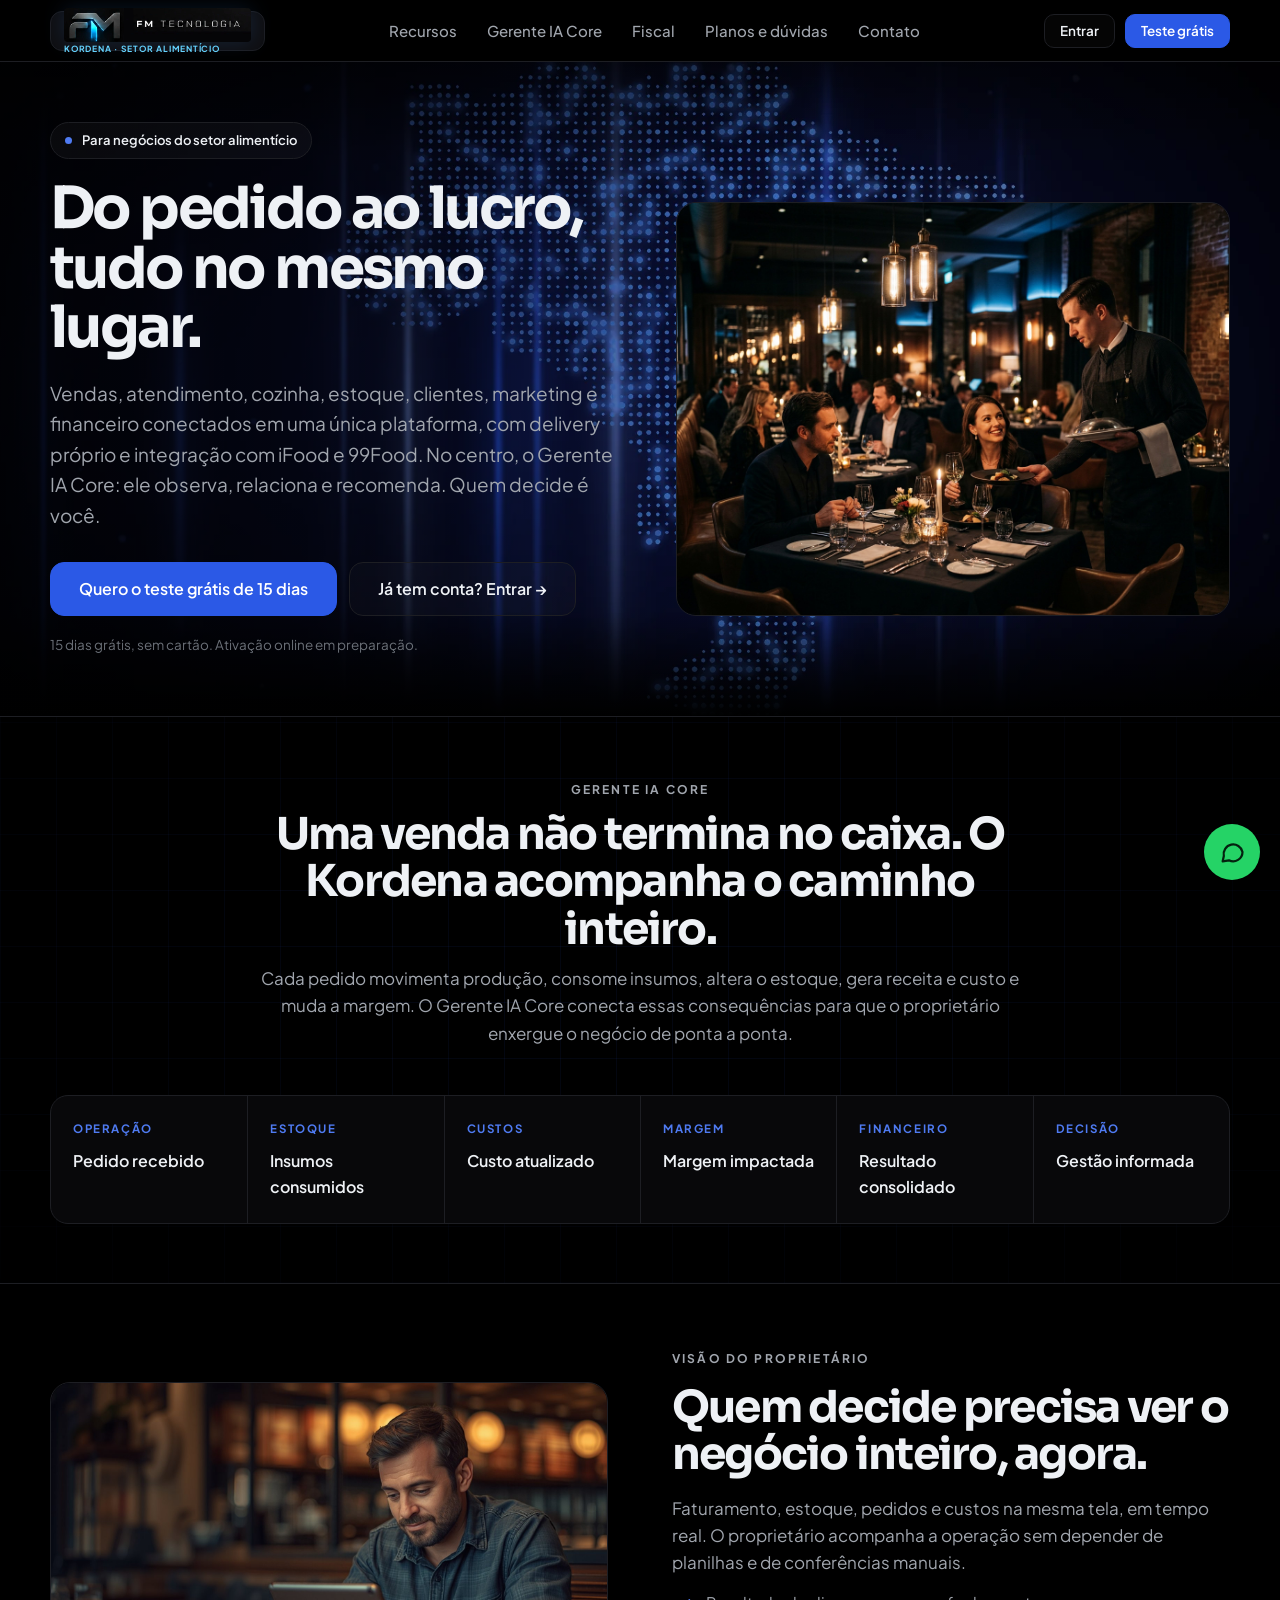
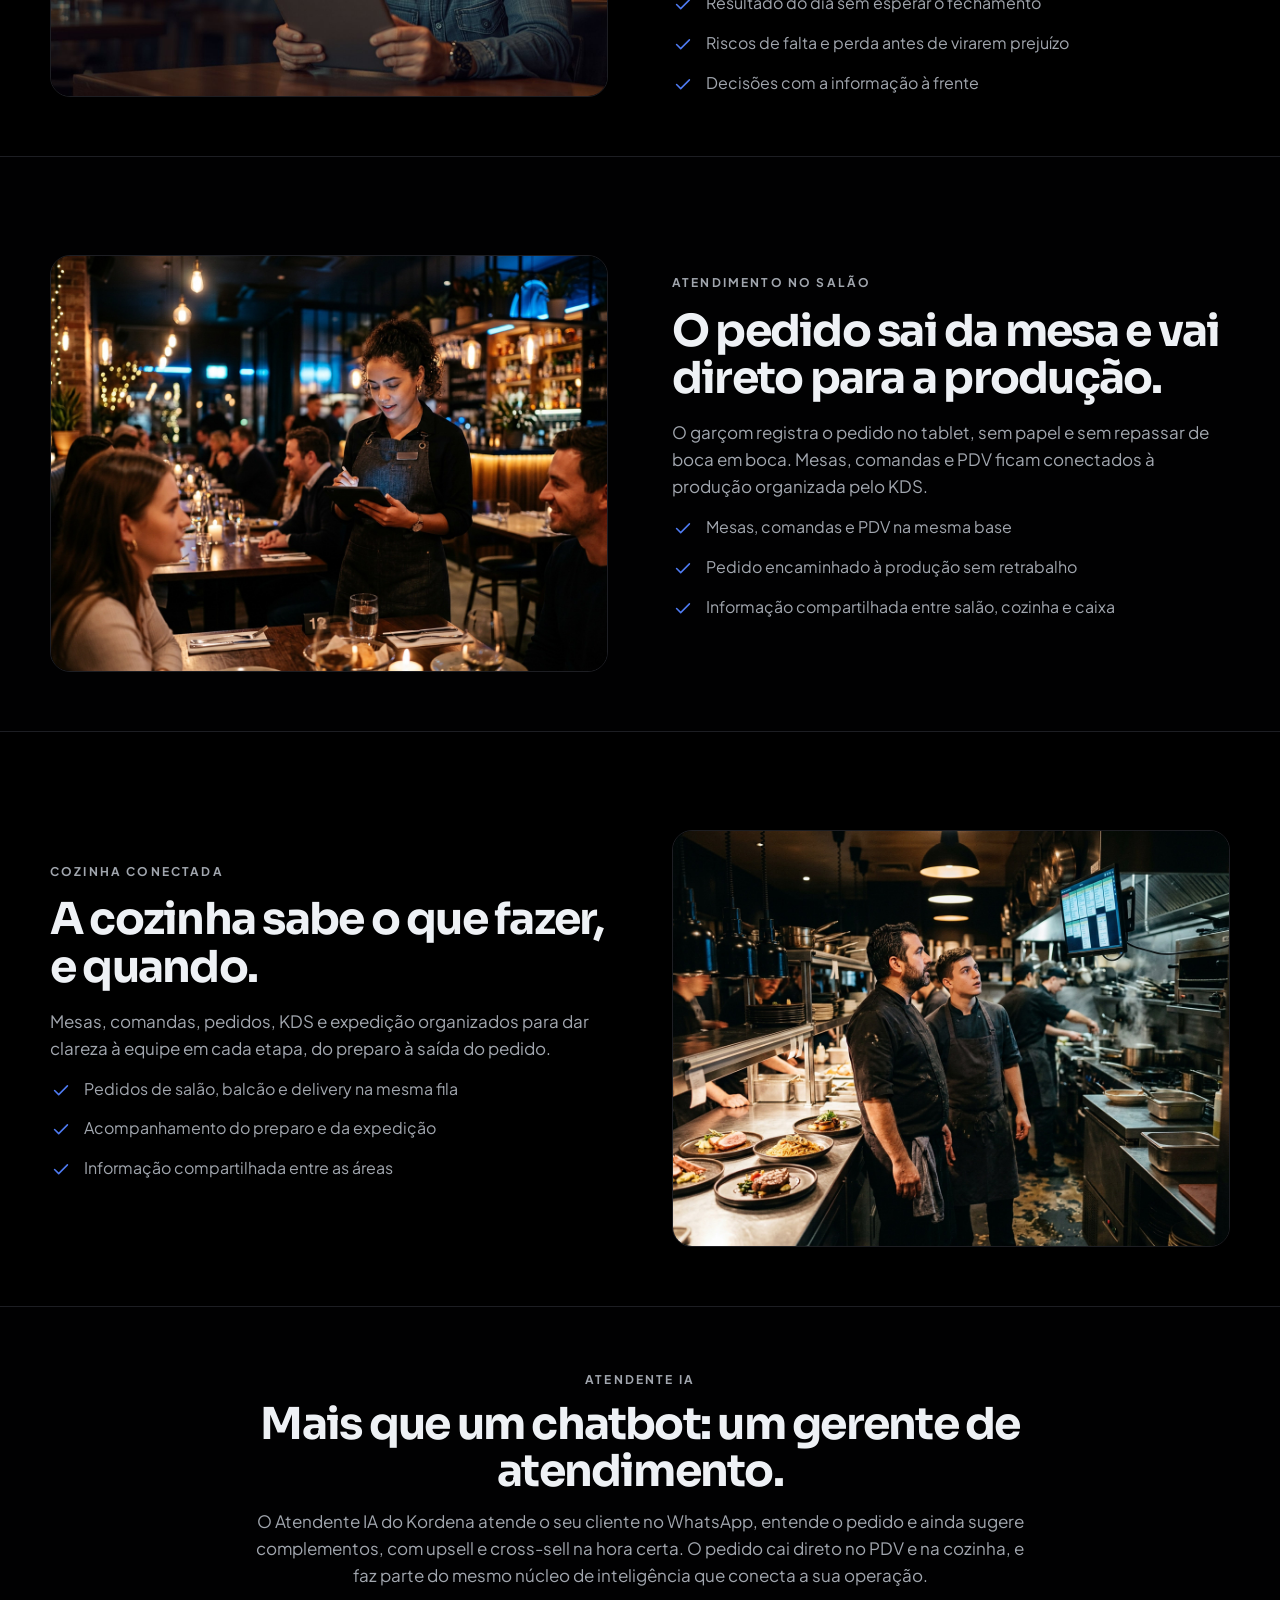
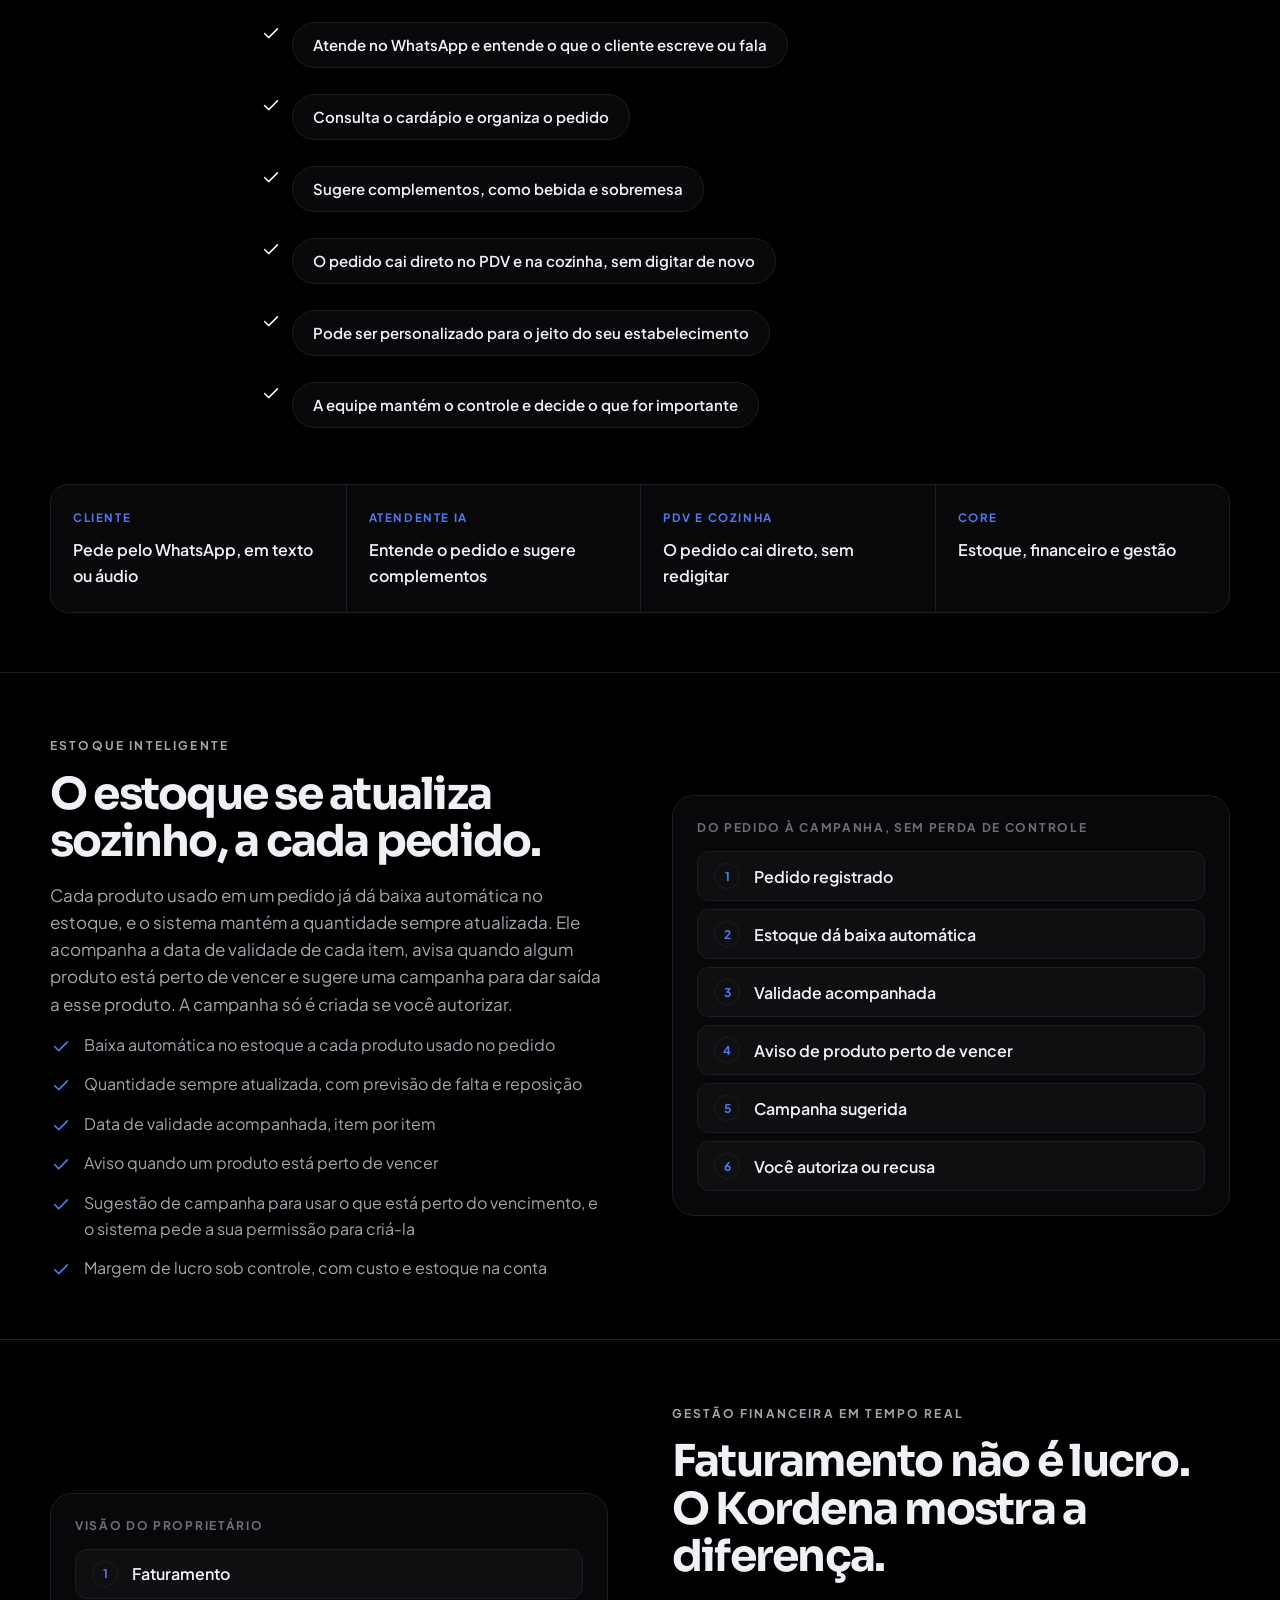
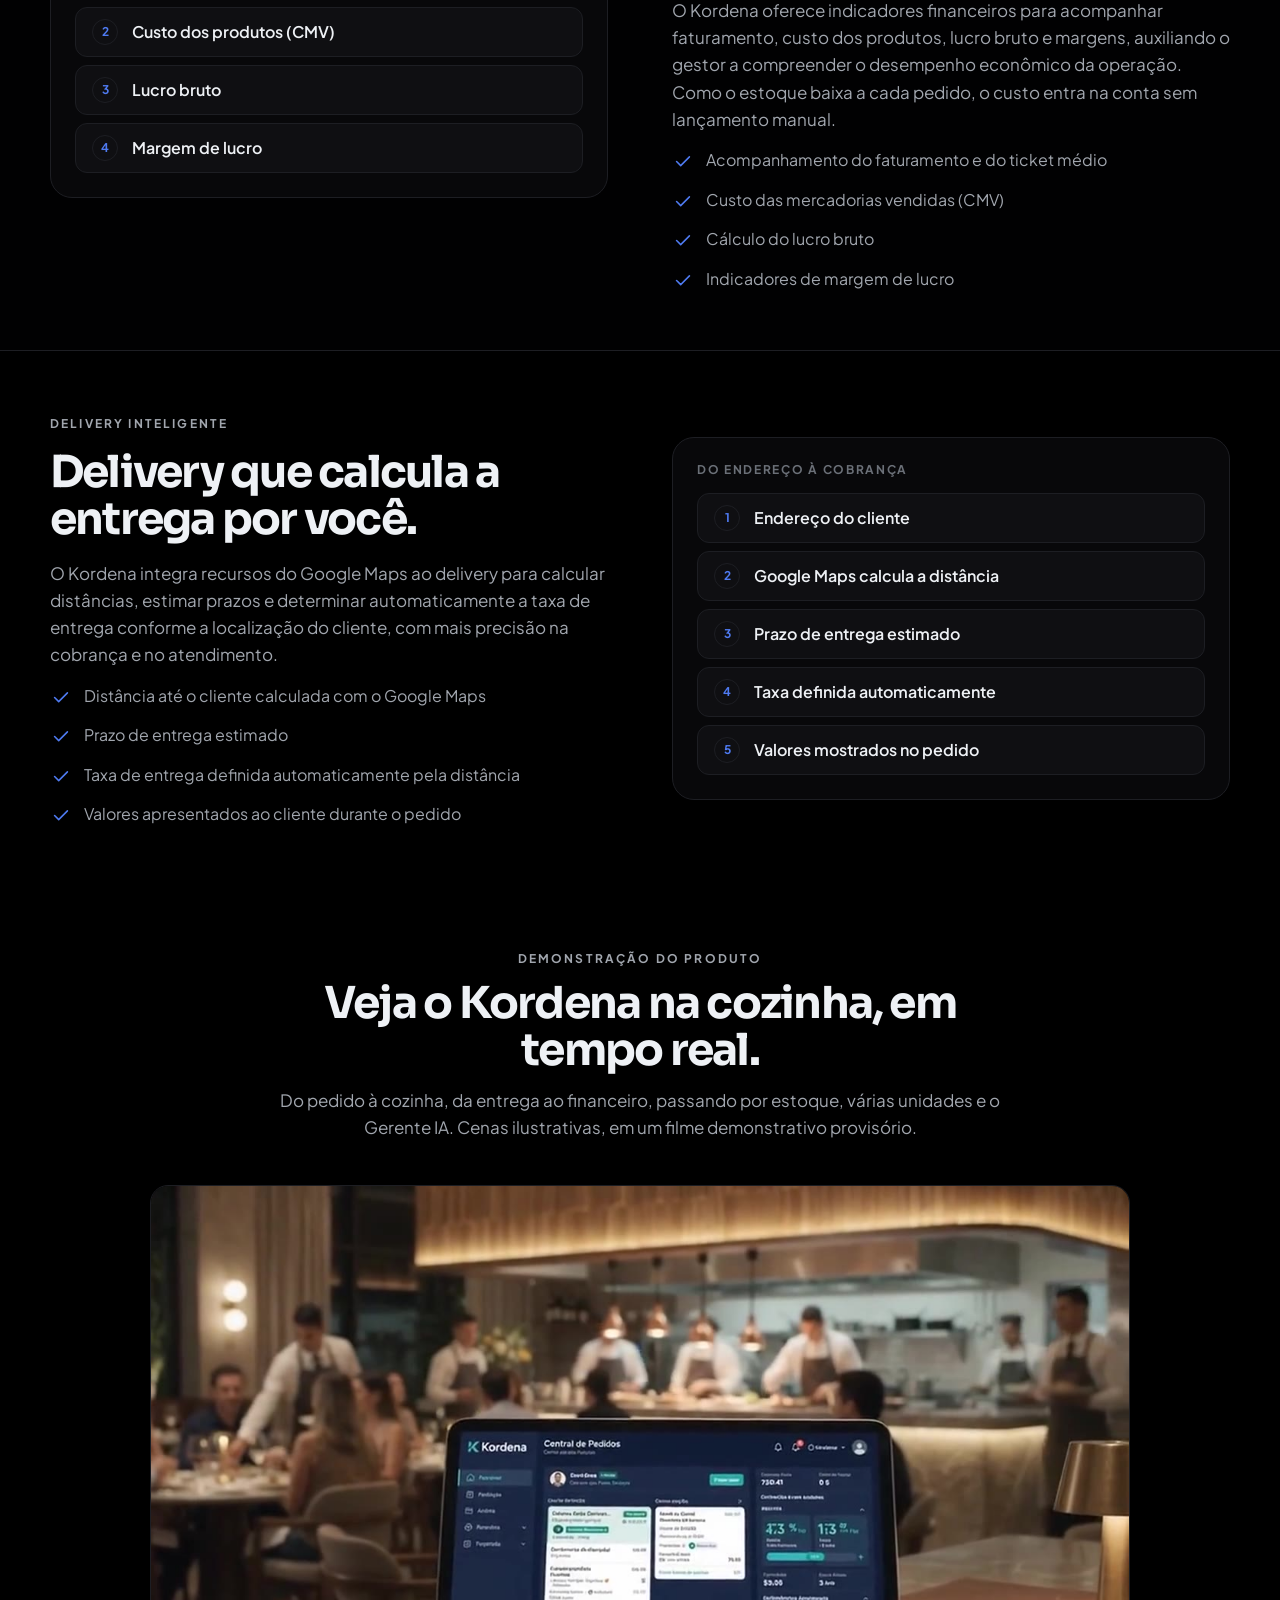
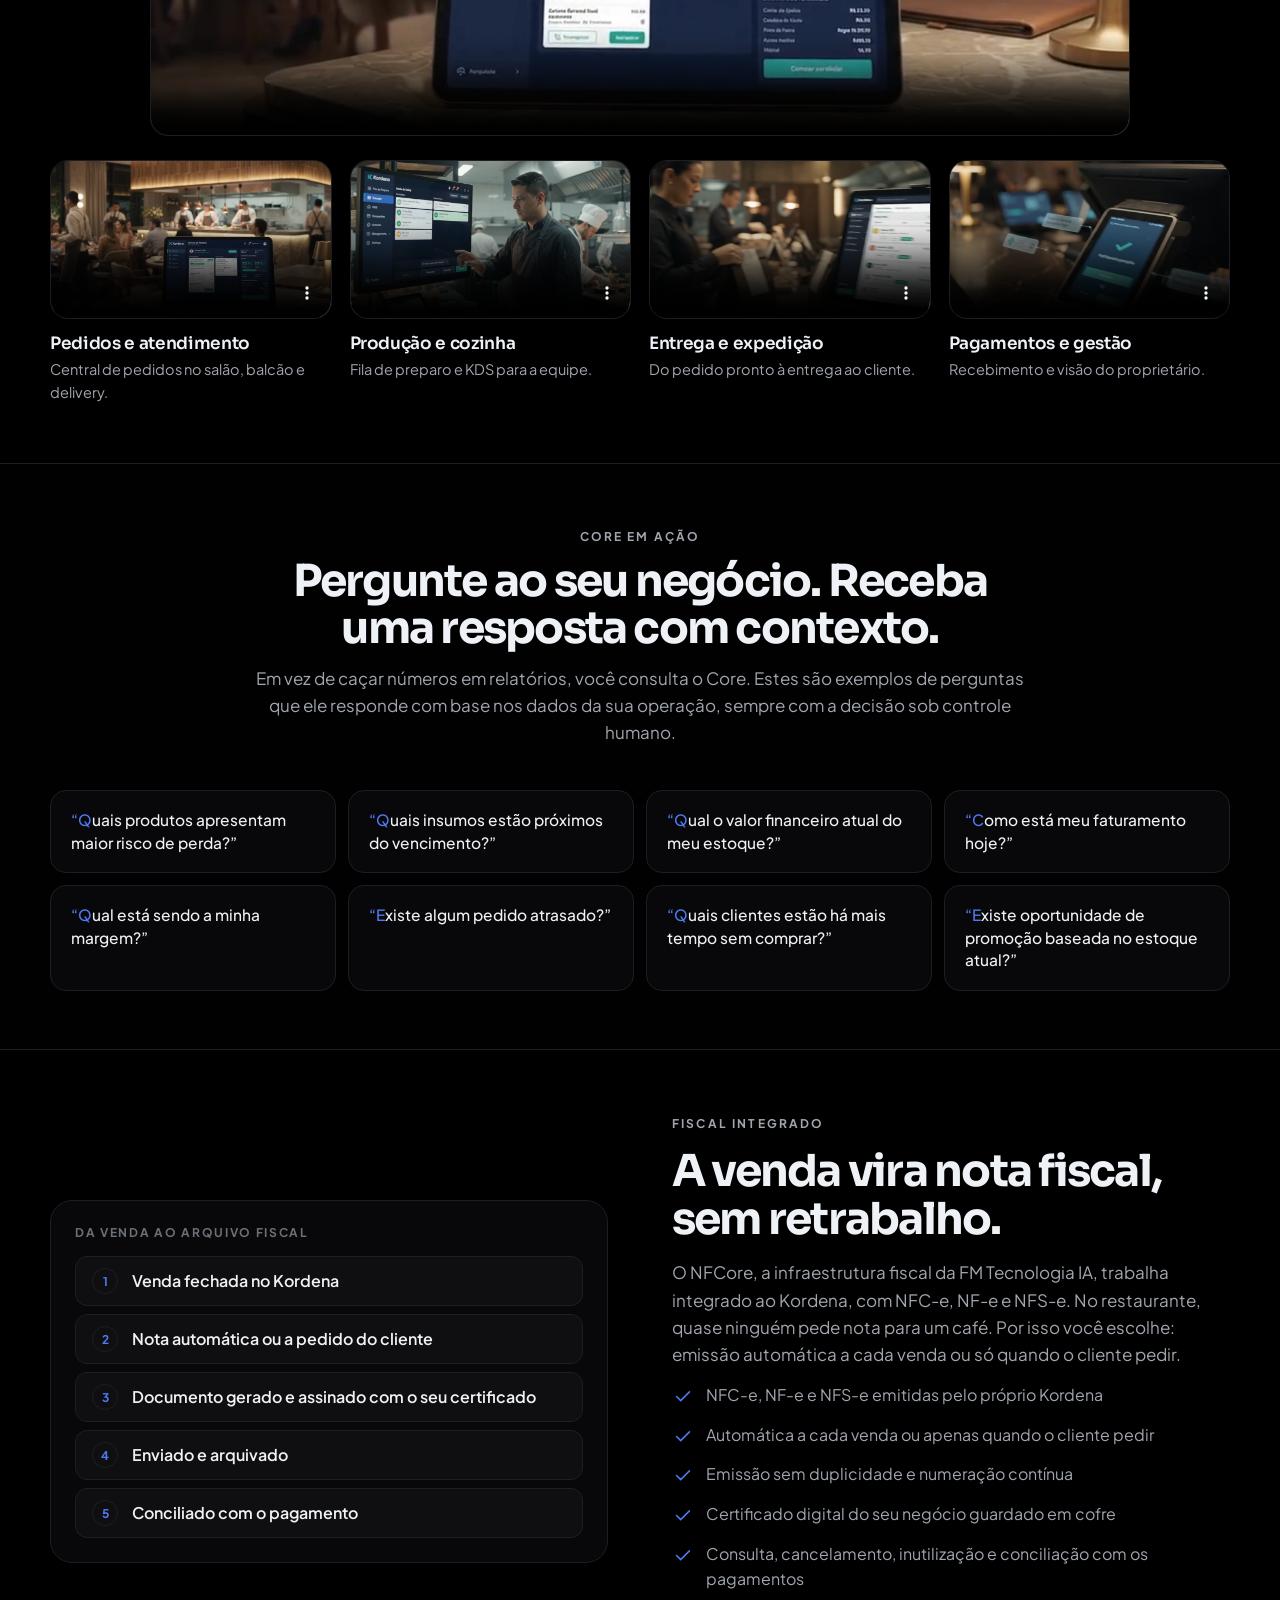
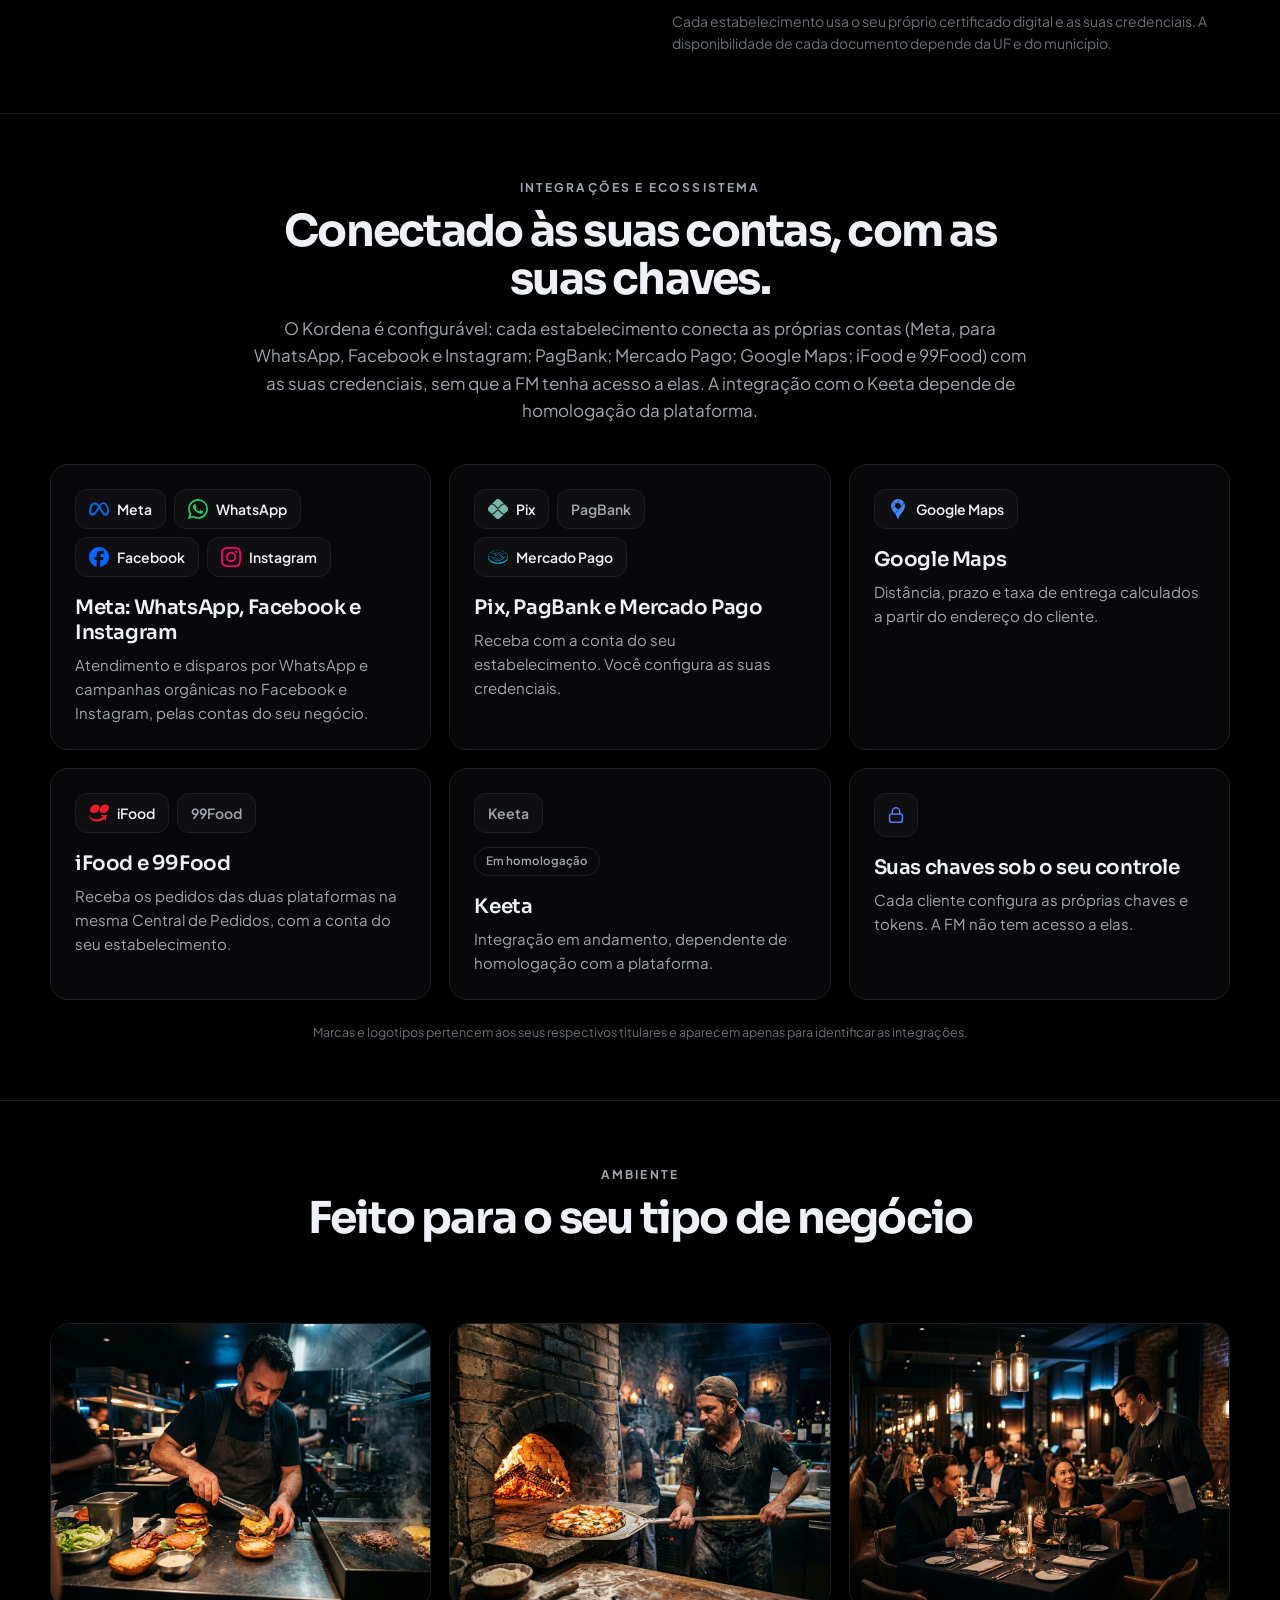
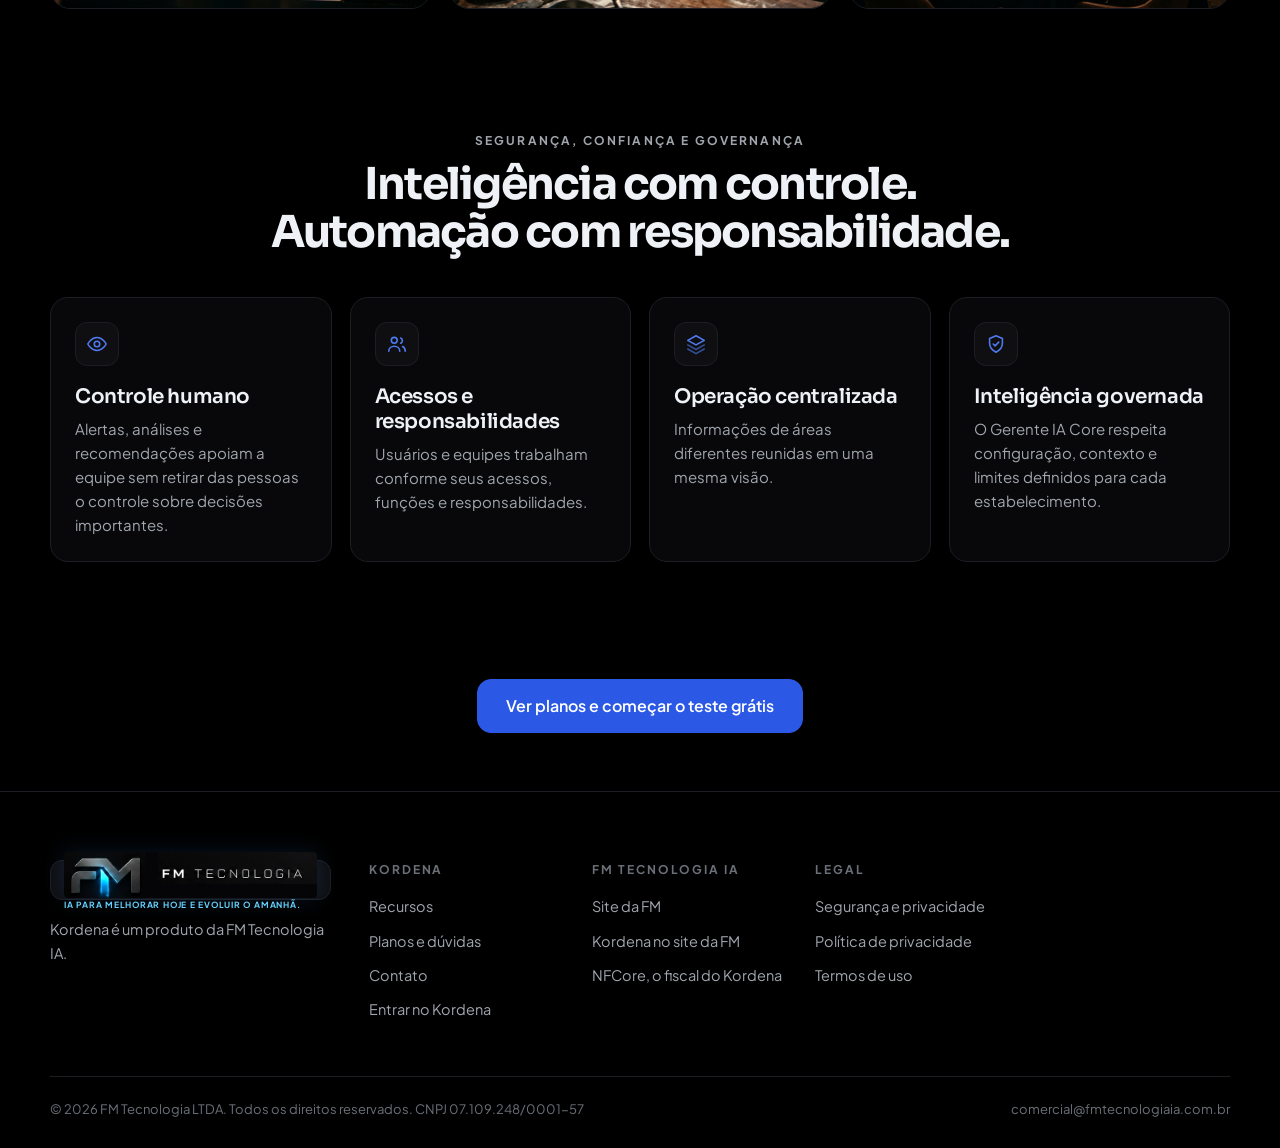
==== index.html @ ddc20f3b "Site do Kordena: home, recursos, planos e duvidas, contato Gerado por npm run build:kordena (reposit" ====
<!doctype html><html lang="pt-BR" data-p="kordena"><head><meta charset="utf-8"><meta name="viewport" content="width=device-width,initial-scale=1"><title>Kordena — gestão inteligente de ponta a ponta para o setor alimentício</title><meta name="description" content="Kordena conecta pedidos, cozinha, estoque, delivery, marketing, fiscal e financeiro em uma plataforma coordenada pelo Gerente IA Core, para restaurantes, pizzarias, padarias e outros negócios de alimentação."><meta property="og:title" content="Kordena — gestão inteligente de ponta a ponta para o setor alimentício"><meta property="og:description" content="Kordena conecta pedidos, cozinha, estoque, delivery, marketing, fiscal e financeiro em uma plataforma coordenada pelo Gerente IA Core, para restaurantes, pizzarias, padarias e outros negócios de alimentação."><meta property="og:type" content="website"><meta name="twitter:card" content="summary_large_image"><link rel="icon" type="image/png" href="assets/brand/fm/favicon.png">
<link rel="preconnect" href="https://fonts.googleapis.com"><link rel="preconnect" href="https://fonts.gstatic.com" crossorigin><link href="https://fonts.googleapis.com/css2?family=Plus+Jakarta+Sans:wght@400;500;600;700&family=Sora:wght@500;600;700;800&display=swap" rel="stylesheet"><link rel="stylesheet" href="assets/site.css?v=7cc5dd1b"></head><body>
<a class="skip" href="#conteudo">Pular para o conteúdo</a><header class="nav"><div class="wrap"><a class="brand" href="index.html"><span class="wm"><img src="assets/brand/fm/logo-fm.webp" width="626" height="114" alt="FM Tecnologia IA"><small>Kordena · Setor alimentício</small></span></a>
<nav class="menu" id="menu" aria-label="Principal"><a href="recursos.html" class="">Recursos</a><a href="index.html#core" class="">Gerente IA Core</a><a href="index.html#fiscal" class="">Fiscal</a><a href="planos.html" class="">Planos e dúvidas</a><a href="contato.html" class="">Contato</a></nav>
<div class="nr"><a class="btn sm" href="https://app.kordenaia.com.br">Entrar</a><a class="btn sm k" href="planos.html">Teste grátis</a><button class="burger" id="burger" aria-label="Menu">☰</button></div>
</div>
</header>
<main id="conteudo"><section class="phero"><div class="wrap"><div class="pg"><div><span class="eb"><i></i>Para negócios do setor alimentício</span><h1>Do pedido ao lucro, tudo no mesmo lugar.</h1>
<p class="lead">Vendas, atendimento, cozinha, estoque, clientes, marketing e financeiro conectados em uma única plataforma, com delivery próprio e integração com iFood e 99Food. No centro, o Gerente IA Core: ele observa, relaciona e recomenda. Quem decide é você.</p>
<div class="b"><a class="btn p l" href="planos.html">Quero o teste grátis de 15 dias</a><a class="btn l" href="https://app.kordenaia.com.br">Já tem conta? Entrar →</a></div>
<p class="note">15 dias grátis, sem cartão. Ativação online em preparação.</p>
</div>
<div class="vis"><figure class="dg"><img src="assets/img/kordena/restaurante.jpg" alt="Salão de restaurante com atendimento de mesa"></figure>
</div>
</div>
</div>
</section>
<section class="sec soft" id="core"><div class="wrap"><div class="sh center"><span class="kick">Gerente IA Core</span><h2>Uma venda não termina no caixa. O Kordena acompanha o caminho inteiro.</h2>
<p class="sub">Cada pedido movimenta produção, consome insumos, altera o estoque, gera receita e custo e muda a margem. O Gerente IA Core conecta essas consequências para que o proprietário enxergue o negócio de ponta a ponta.</p>
</div>
<div class="flow"><div><b>OPERAÇÃO</b><span>Pedido recebido</span></div>
<div><b>ESTOQUE</b><span>Insumos consumidos</span></div>
<div><b>CUSTOS</b><span>Custo atualizado</span></div>
<div><b>MARGEM</b><span>Margem impactada</span></div>
<div><b>FINANCEIRO</b><span>Resultado consolidado</span></div>
<div><b>DECISÃO</b><span>Gestão informada</span></div>
</div>
</div>
</section>
<section class="sec " id="visao"><div class="wrap"><div class="split flip"><div><span class="kick">Visão do proprietário</span><h2 style="margin:14px 0 16px">Quem decide precisa ver o negócio inteiro, agora.</h2>
<p class="sub">Faturamento, estoque, pedidos e custos na mesma tela, em tempo real. O proprietário acompanha a operação sem depender de planilhas e de conferências manuais.</p>
<ul><li><svg class="i" viewBox="0 0 24 24" aria-hidden="true"><path d="m5 12.5 4.5 4.5L19 7.5"/></svg><span>Resultado do dia sem esperar o fechamento</span></li>
<li><svg class="i" viewBox="0 0 24 24" aria-hidden="true"><path d="m5 12.5 4.5 4.5L19 7.5"/></svg><span>Riscos de falta e perda antes de virarem prejuízo</span></li>
<li><svg class="i" viewBox="0 0 24 24" aria-hidden="true"><path d="m5 12.5 4.5 4.5L19 7.5"/></svg><span>Decisões com a informação à frente</span></li>
</ul>
</div>
<figure class="dg tall"><img src="assets/img/kordena/gestor.jpg" alt="Proprietário de restaurante acompanhando o negócio em tempo real em uma tela" loading="lazy" style="object-position:72% 50%"></figure>
</div>
</div>
</section>
<section class="sec soft" id="salao"><div class="wrap"><div class="split flip"><div><span class="kick">Atendimento no salão</span><h2 style="margin:14px 0 16px">O pedido sai da mesa e vai direto para a produção.</h2>
<p class="sub">O garçom registra o pedido no tablet, sem papel e sem repassar de boca em boca. Mesas, comandas e PDV ficam conectados à produção organizada pelo KDS.</p>
<ul><li><svg class="i" viewBox="0 0 24 24" aria-hidden="true"><path d="m5 12.5 4.5 4.5L19 7.5"/></svg><span>Mesas, comandas e PDV na mesma base</span></li>
<li><svg class="i" viewBox="0 0 24 24" aria-hidden="true"><path d="m5 12.5 4.5 4.5L19 7.5"/></svg><span>Pedido encaminhado à produção sem retrabalho</span></li>
<li><svg class="i" viewBox="0 0 24 24" aria-hidden="true"><path d="m5 12.5 4.5 4.5L19 7.5"/></svg><span>Informação compartilhada entre salão, cozinha e caixa</span></li>
</ul>
</div>
<figure class="dg tall"><img src="assets/img/kordena/garcom.jpg" alt="Garçonete registrando o pedido da mesa em um tablet" loading="lazy" style="object-position:62% 50%"></figure>
</div>
</div>
</section>
<section class="sec " id="cozinha"><div class="wrap"><div class="split "><div><span class="kick">Cozinha conectada</span><h2 style="margin:14px 0 16px">A cozinha sabe o que fazer, e quando.</h2>
<p class="sub">Mesas, comandas, pedidos, KDS e expedição organizados para dar clareza à equipe em cada etapa, do preparo à saída do pedido.</p>
<ul><li><svg class="i" viewBox="0 0 24 24" aria-hidden="true"><path d="m5 12.5 4.5 4.5L19 7.5"/></svg><span>Pedidos de salão, balcão e delivery na mesma fila</span></li>
<li><svg class="i" viewBox="0 0 24 24" aria-hidden="true"><path d="m5 12.5 4.5 4.5L19 7.5"/></svg><span>Acompanhamento do preparo e da expedição</span></li>
<li><svg class="i" viewBox="0 0 24 24" aria-hidden="true"><path d="m5 12.5 4.5 4.5L19 7.5"/></svg><span>Informação compartilhada entre as áreas</span></li>
</ul>
</div>
<figure class="dg tall"><img src="assets/img/kordena/cozinha.jpg" alt="Responsável acompanhando a produção no sistema, no balcão da cozinha" loading="lazy"></figure>
</div>
</div>
</section>
<section class="sec soft" id="atendente"><div class="wrap"><div class="sh center"><span class="kick">Atendente IA</span><h2>Mais que um chatbot: um gerente de atendimento.</h2>
<p class="sub">O Atendente IA do Kordena atende o seu cliente no WhatsApp, entende o pedido e ainda sugere complementos, com upsell e cross-sell na hora certa. O pedido cai direto no PDV e na cozinha, e faz parte do mesmo núcleo de inteligência que conecta a sua operação.</p>
</div>
<ul class="chips" style="margin:24px auto 0;max-width:760px"><li style="list-style:none;display:flex;gap:10px;margin:8px 0"><svg class="i" viewBox="0 0 24 24" aria-hidden="true"><path d="m5 12.5 4.5 4.5L19 7.5"/></svg><span>Atende no WhatsApp e entende o que o cliente escreve ou fala</span></li>
<li style="list-style:none;display:flex;gap:10px;margin:8px 0"><svg class="i" viewBox="0 0 24 24" aria-hidden="true"><path d="m5 12.5 4.5 4.5L19 7.5"/></svg><span>Consulta o cardápio e organiza o pedido</span></li>
<li style="list-style:none;display:flex;gap:10px;margin:8px 0"><svg class="i" viewBox="0 0 24 24" aria-hidden="true"><path d="m5 12.5 4.5 4.5L19 7.5"/></svg><span>Sugere complementos, como bebida e sobremesa</span></li>
<li style="list-style:none;display:flex;gap:10px;margin:8px 0"><svg class="i" viewBox="0 0 24 24" aria-hidden="true"><path d="m5 12.5 4.5 4.5L19 7.5"/></svg><span>O pedido cai direto no PDV e na cozinha, sem digitar de novo</span></li>
<li style="list-style:none;display:flex;gap:10px;margin:8px 0"><svg class="i" viewBox="0 0 24 24" aria-hidden="true"><path d="m5 12.5 4.5 4.5L19 7.5"/></svg><span>Pode ser personalizado para o jeito do seu estabelecimento</span></li>
<li style="list-style:none;display:flex;gap:10px;margin:8px 0"><svg class="i" viewBox="0 0 24 24" aria-hidden="true"><path d="m5 12.5 4.5 4.5L19 7.5"/></svg><span>A equipe mantém o controle e decide o que for importante</span></li>
</ul>
<div class="flow"><div><b>CLIENTE</b><span>Pede pelo WhatsApp, em texto ou áudio</span></div>
<div><b>ATENDENTE IA</b><span>Entende o pedido e sugere complementos</span></div>
<div><b>PDV E COZINHA</b><span>O pedido cai direto, sem redigitar</span></div>
<div><b>CORE</b><span>Estoque, financeiro e gestão</span></div>
</div>
</div>
</section>
<section class="sec " id="estoque"><div class="wrap"><div class="split "><div><span class="kick">Estoque inteligente</span><h2 style="margin:14px 0 16px">O estoque se atualiza sozinho, a cada pedido.</h2>
<p class="sub">Cada produto usado em um pedido já dá baixa automática no estoque, e o sistema mantém a quantidade sempre atualizada. Ele acompanha a data de validade de cada item, avisa quando algum produto está perto de vencer e sugere uma campanha para dar saída a esse produto. A campanha só é criada se você autorizar.</p>
<ul><li><svg class="i" viewBox="0 0 24 24" aria-hidden="true"><path d="m5 12.5 4.5 4.5L19 7.5"/></svg><span>Baixa automática no estoque a cada produto usado no pedido</span></li>
<li><svg class="i" viewBox="0 0 24 24" aria-hidden="true"><path d="m5 12.5 4.5 4.5L19 7.5"/></svg><span>Quantidade sempre atualizada, com previsão de falta e reposição</span></li>
<li><svg class="i" viewBox="0 0 24 24" aria-hidden="true"><path d="m5 12.5 4.5 4.5L19 7.5"/></svg><span>Data de validade acompanhada, item por item</span></li>
<li><svg class="i" viewBox="0 0 24 24" aria-hidden="true"><path d="m5 12.5 4.5 4.5L19 7.5"/></svg><span>Aviso quando um produto está perto de vencer</span></li>
<li><svg class="i" viewBox="0 0 24 24" aria-hidden="true"><path d="m5 12.5 4.5 4.5L19 7.5"/></svg><span>Sugestão de campanha para usar o que está perto do vencimento, e o sistema pede a sua permissão para criá-la</span></li>
<li><svg class="i" viewBox="0 0 24 24" aria-hidden="true"><path d="m5 12.5 4.5 4.5L19 7.5"/></svg><span>Margem de lucro sob controle, com custo e estoque na conta</span></li>
</ul>
</div>
<div class="panel"><h4>Do pedido à campanha, sem perda de controle</h4>
<div class="steps"><div><i>1</i>Pedido registrado</div>
<div><i>2</i>Estoque dá baixa automática</div>
<div><i>3</i>Validade acompanhada</div>
<div><i>4</i>Aviso de produto perto de vencer</div>
<div><i>5</i>Campanha sugerida</div>
<div><i>6</i>Você autoriza ou recusa</div>
</div>
</div>
</div>
</div>
</section>
<section class="sec soft" id="financeiro"><div class="wrap"><div class="split flip"><div><span class="kick">Gestão financeira em tempo real</span><h2 style="margin:14px 0 16px">Faturamento não é lucro. O Kordena mostra a diferença.</h2>
<p class="sub">O Kordena oferece indicadores financeiros para acompanhar faturamento, custo dos produtos, lucro bruto e margens, auxiliando o gestor a compreender o desempenho econômico da operação. Como o estoque baixa a cada pedido, o custo entra na conta sem lançamento manual.</p>
<ul><li><svg class="i" viewBox="0 0 24 24" aria-hidden="true"><path d="m5 12.5 4.5 4.5L19 7.5"/></svg><span>Acompanhamento do faturamento e do ticket médio</span></li>
<li><svg class="i" viewBox="0 0 24 24" aria-hidden="true"><path d="m5 12.5 4.5 4.5L19 7.5"/></svg><span>Custo das mercadorias vendidas (CMV)</span></li>
<li><svg class="i" viewBox="0 0 24 24" aria-hidden="true"><path d="m5 12.5 4.5 4.5L19 7.5"/></svg><span>Cálculo do lucro bruto</span></li>
<li><svg class="i" viewBox="0 0 24 24" aria-hidden="true"><path d="m5 12.5 4.5 4.5L19 7.5"/></svg><span>Indicadores de margem de lucro</span></li>
</ul>
</div>
<div class="panel"><h4>Visão do proprietário</h4>
<div class="steps"><div><i>1</i>Faturamento</div>
<div><i>2</i>Custo dos produtos (CMV)</div>
<div><i>3</i>Lucro bruto</div>
<div><i>4</i>Margem de lucro</div>
</div>
</div>
</div>
</div>
</section>
<section class="sec " id="delivery"><div class="wrap"><div class="split "><div><span class="kick">Delivery inteligente</span><h2 style="margin:14px 0 16px">Delivery que calcula a entrega por você.</h2>
<p class="sub">O Kordena integra recursos do Google Maps ao delivery para calcular distâncias, estimar prazos e determinar automaticamente a taxa de entrega conforme a localização do cliente, com mais precisão na cobrança e no atendimento.</p>
<ul><li><svg class="i" viewBox="0 0 24 24" aria-hidden="true"><path d="m5 12.5 4.5 4.5L19 7.5"/></svg><span>Distância até o cliente calculada com o Google Maps</span></li>
<li><svg class="i" viewBox="0 0 24 24" aria-hidden="true"><path d="m5 12.5 4.5 4.5L19 7.5"/></svg><span>Prazo de entrega estimado</span></li>
<li><svg class="i" viewBox="0 0 24 24" aria-hidden="true"><path d="m5 12.5 4.5 4.5L19 7.5"/></svg><span>Taxa de entrega definida automaticamente pela distância</span></li>
<li><svg class="i" viewBox="0 0 24 24" aria-hidden="true"><path d="m5 12.5 4.5 4.5L19 7.5"/></svg><span>Valores apresentados ao cliente durante o pedido</span></li>
</ul>
</div>
<div class="panel"><h4>Do endereço à cobrança</h4>
<div class="steps"><div><i>1</i>Endereço do cliente</div>
<div><i>2</i>Google Maps calcula a distância</div>
<div><i>3</i>Prazo de entrega estimado</div>
<div><i>4</i>Taxa definida automaticamente</div>
<div><i>5</i>Valores mostrados no pedido</div>
</div>
</div>
</div>
</div>
</section>
<section class="sec dark" id="demo"><div class="wrap"><div class="sh center"><span class="kick">Demonstração do produto</span><h2>Veja o Kordena na cozinha, em tempo real.</h2>
<p class="sub">Do pedido à cozinha, da entrega ao financeiro, passando por estoque, várias unidades e o Gerente IA. Cenas ilustrativas, em um filme demonstrativo provisório.</p>
</div>
<div style="margin-top:44px"><figure class="vid main"><video controls preload="none" playsinline poster="assets/video/kordena/demo.jpg" aria-label="Filme demonstrativo do Kordena: do pedido à gestão com o Gerente IA"><source src="assets/video/kordena/demo.mp4" type="video/mp4"></video></figure>
</div>
<div class="grid g4" style="margin-top:24px"><div class="clip"><figure class="vid "><video controls preload="none" playsinline poster="assets/video/kordena/pedidos.jpg" aria-label="Pedidos e atendimento"><source src="assets/video/kordena/pedidos.mp4" type="video/mp4"></video></figure>
<h3>Pedidos e atendimento</h3>
<p>Central de pedidos no salão, balcão e delivery.</p>
</div>
<div class="clip"><figure class="vid "><video controls preload="none" playsinline poster="assets/video/kordena/cozinha.jpg" aria-label="Produção e cozinha"><source src="assets/video/kordena/cozinha.mp4" type="video/mp4"></video></figure>
<h3>Produção e cozinha</h3>
<p>Fila de preparo e KDS para a equipe.</p>
</div>
<div class="clip"><figure class="vid "><video controls preload="none" playsinline poster="assets/video/kordena/entregas.jpg" aria-label="Entrega e expedição"><source src="assets/video/kordena/entregas.mp4" type="video/mp4"></video></figure>
<h3>Entrega e expedição</h3>
<p>Do pedido pronto à entrega ao cliente.</p>
</div>
<div class="clip"><figure class="vid "><video controls preload="none" playsinline poster="assets/video/kordena/pagamentos.jpg" aria-label="Pagamentos e gestão"><source src="assets/video/kordena/pagamentos.mp4" type="video/mp4"></video></figure>
<h3>Pagamentos e gestão</h3>
<p>Recebimento e visão do proprietário.</p>
</div>
</div>
</div>
</section>
<section class="sec soft" id="core-acao"><div class="wrap"><div class="sh center"><span class="kick">Core em ação</span><h2>Pergunte ao seu negócio. Receba uma resposta com contexto.</h2>
<p class="sub">Em vez de caçar números em relatórios, você consulta o Core. Estes são exemplos de perguntas que ele responde com base nos dados da sua operação, sempre com a decisão sob controle humano.</p>
</div>
<div class="qs"><div>“Quais produtos apresentam maior risco de perda?”</div>
<div>“Quais insumos estão próximos do vencimento?”</div>
<div>“Qual o valor financeiro atual do meu estoque?”</div>
<div>“Como está meu faturamento hoje?”</div>
<div>“Qual está sendo a minha margem?”</div>
<div>“Existe algum pedido atrasado?”</div>
<div>“Quais clientes estão há mais tempo sem comprar?”</div>
<div>“Existe oportunidade de promoção baseada no estoque atual?”</div>
</div>
</div>
</section>
<section class="sec " id="fiscal"><div class="wrap"><div class="split flip"><div><span class="kick">Fiscal integrado</span><h2 style="margin:14px 0 16px">A venda vira nota fiscal, sem retrabalho.</h2>
<p class="sub">O NFCore, a infraestrutura fiscal da FM Tecnologia IA, trabalha integrado ao Kordena, com NFC-e, NF-e e NFS-e. No restaurante, quase ninguém pede nota para um café. Por isso você escolhe: emissão automática a cada venda ou só quando o cliente pedir.</p>
<ul><li><svg class="i" viewBox="0 0 24 24" aria-hidden="true"><path d="m5 12.5 4.5 4.5L19 7.5"/></svg><span>NFC-e, NF-e e NFS-e emitidas pelo próprio Kordena</span></li>
<li><svg class="i" viewBox="0 0 24 24" aria-hidden="true"><path d="m5 12.5 4.5 4.5L19 7.5"/></svg><span>Automática a cada venda ou apenas quando o cliente pedir</span></li>
<li><svg class="i" viewBox="0 0 24 24" aria-hidden="true"><path d="m5 12.5 4.5 4.5L19 7.5"/></svg><span>Emissão sem duplicidade e numeração contínua</span></li>
<li><svg class="i" viewBox="0 0 24 24" aria-hidden="true"><path d="m5 12.5 4.5 4.5L19 7.5"/></svg><span>Certificado digital do seu negócio guardado em cofre</span></li>
<li><svg class="i" viewBox="0 0 24 24" aria-hidden="true"><path d="m5 12.5 4.5 4.5L19 7.5"/></svg><span>Consulta, cancelamento, inutilização e conciliação com os pagamentos</span></li>
</ul>
<p style="margin-top:18px;font-size:14px;color:var(--t3)">Cada estabelecimento usa o seu próprio certificado digital e as suas credenciais. A disponibilidade de cada documento depende da UF e do município.</p>
</div>
<div class="panel"><h4>Da venda ao arquivo fiscal</h4>
<div class="steps"><div><i>1</i>Venda fechada no Kordena</div>
<div><i>2</i>Nota automática ou a pedido do cliente</div>
<div><i>3</i>Documento gerado e assinado com o seu certificado</div>
<div><i>4</i>Enviado e arquivado</div>
<div><i>5</i>Conciliado com o pagamento</div>
</div>
</div>
</div>
</div>
</section>
<section class="sec soft" id="integracoes"><div class="wrap"><div class="sh center"><span class="kick">Integrações e ecossistema</span><h2>Conectado às suas contas, com as suas chaves.</h2>
<p class="sub">O Kordena é configurável: cada estabelecimento conecta as próprias contas (Meta, para WhatsApp, Facebook e Instagram; PagBank; Mercado Pago; Google Maps; iFood e 99Food) com as suas credenciais, sem que a FM tenha acesso a elas. A integração com o Keeta depende de homologação da plataforma.</p>
</div>
<div class="grid g3"><div class="card"><div class="brands"><span class="brand" style="--b:#0467DF"><svg viewBox="0 0 24 24" role="img" aria-label="Meta"><path d="M6.915 4.03c-1.968 0-3.683 1.28-4.871 3.113C.704 9.208 0 11.883 0 14.449c0 .706.07 1.369.21 1.973a6.624 6.624 0 0 0 .265.86 5.297 5.297 0 0 0 .371.761c.696 1.159 1.818 1.927 3.593 1.927 1.497 0 2.633-.671 3.965-2.444.76-1.012 1.144-1.626 2.663-4.32l.756-1.339.186-.325c.061.1.121.196.183.3l2.152 3.595c.724 1.21 1.665 2.556 2.47 3.314 1.046.987 1.992 1.22 3.06 1.22 1.075 0 1.876-.355 2.455-.843a3.743 3.743 0 0 0 .81-.973c.542-.939.861-2.127.861-3.745 0-2.72-.681-5.357-2.084-7.45-1.282-1.912-2.957-2.93-4.716-2.93-1.047 0-2.088.467-3.053 1.308-.652.57-1.257 1.29-1.82 2.05-.69-.875-1.335-1.547-1.958-2.056-1.182-.966-2.315-1.303-3.454-1.303zm10.16 2.053c1.147 0 2.188.758 2.992 1.999 1.132 1.748 1.647 4.195 1.647 6.4 0 1.548-.368 2.9-1.839 2.9-.58 0-1.027-.23-1.664-1.004-.496-.601-1.343-1.878-2.832-4.358l-.617-1.028a44.908 44.908 0 0 0-1.255-1.98c.07-.109.141-.224.211-.327 1.12-1.667 2.118-2.602 3.358-2.602zm-10.201.553c1.265 0 2.058.791 2.675 1.446.307.327.737.871 1.234 1.579l-1.02 1.566c-.757 1.163-1.882 3.017-2.837 4.338-1.191 1.649-1.81 1.817-2.486 1.817-.524 0-1.038-.237-1.383-.794-.263-.426-.464-1.13-.464-2.046 0-2.221.63-4.535 1.66-6.088.454-.687.964-1.226 1.533-1.533a2.264 2.264 0 0 1 1.088-.285z"/></svg><span>Meta</span></span><span class="brand" style="--b:#25D366"><svg viewBox="0 0 24 24" role="img" aria-label="WhatsApp"><path d="M17.472 14.382c-.297-.149-1.758-.867-2.03-.967-.273-.099-.471-.148-.67.15-.197.297-.767.966-.94 1.164-.173.199-.347.223-.644.075-.297-.15-1.255-.463-2.39-1.475-.883-.788-1.48-1.761-1.653-2.059-.173-.297-.018-.458.13-.606.134-.133.298-.347.446-.52.149-.174.198-.298.298-.497.099-.198.05-.371-.025-.52-.075-.149-.669-1.612-.916-2.207-.242-.579-.487-.5-.669-.51-.173-.008-.371-.01-.57-.01-.198 0-.52.074-.792.372-.272.297-1.04 1.016-1.04 2.479 0 1.462 1.065 2.875 1.213 3.074.149.198 2.096 3.2 5.077 4.487.709.306 1.262.489 1.694.625.712.227 1.36.195 1.871.118.571-.085 1.758-.719 2.006-1.413.248-.694.248-1.289.173-1.413-.074-.124-.272-.198-.57-.347m-5.421 7.403h-.004a9.87 9.87 0 01-5.031-1.378l-.361-.214-3.741.982.998-3.648-.235-.374a9.86 9.86 0 01-1.51-5.26c.001-5.45 4.436-9.884 9.888-9.884 2.64 0 5.122 1.03 6.988 2.898a9.825 9.825 0 012.893 6.994c-.003 5.45-4.437 9.884-9.885 9.884m8.413-18.297A11.815 11.815 0 0012.05 0C5.495 0 .16 5.335.157 11.892c0 2.096.547 4.142 1.588 5.945L.057 24l6.305-1.654a11.882 11.882 0 005.683 1.448h.005c6.554 0 11.89-5.335 11.893-11.893a11.821 11.821 0 00-3.48-8.413Z"/></svg><span>WhatsApp</span></span><span class="brand" style="--b:#0866FF"><svg viewBox="0 0 24 24" role="img" aria-label="Facebook"><path d="M9.101 23.691v-7.98H6.627v-3.667h2.474v-1.58c0-4.085 1.848-5.978 5.858-5.978.401 0 .955.042 1.468.103a8.68 8.68 0 0 1 1.141.195v3.325a8.623 8.623 0 0 0-.653-.036 26.805 26.805 0 0 0-.733-.009c-.707 0-1.259.096-1.675.309a1.686 1.686 0 0 0-.679.622c-.258.42-.374.995-.374 1.752v1.297h3.919l-.386 2.103-.287 1.564h-3.246v8.245C19.396 23.238 24 18.179 24 12.044c0-6.627-5.373-12-12-12s-12 5.373-12 12c0 5.628 3.874 10.35 9.101 11.647Z"/></svg><span>Facebook</span></span><span class="brand" style="--b:#FF0069"><svg viewBox="0 0 24 24" role="img" aria-label="Instagram"><path d="M7.0301.084c-1.2768.0602-2.1487.264-2.911.5634-.7888.3075-1.4575.72-2.1228 1.3877-.6652.6677-1.075 1.3368-1.3802 2.127-.2954.7638-.4956 1.6365-.552 2.914-.0564 1.2775-.0689 1.6882-.0626 4.947.0062 3.2586.0206 3.6671.0825 4.9473.061 1.2765.264 2.1482.5635 2.9107.308.7889.72 1.4573 1.388 2.1228.6679.6655 1.3365 1.0743 2.1285 1.38.7632.295 1.6361.4961 2.9134.552 1.2773.056 1.6884.069 4.9462.0627 3.2578-.0062 3.668-.0207 4.9478-.0814 1.28-.0607 2.147-.2652 2.9098-.5633.7889-.3086 1.4578-.72 2.1228-1.3881.665-.6682 1.0745-1.3378 1.3795-2.1284.2957-.7632.4966-1.636.552-2.9124.056-1.2809.0692-1.6898.063-4.948-.0063-3.2583-.021-3.6668-.0817-4.9465-.0607-1.2797-.264-2.1487-.5633-2.9117-.3084-.7889-.72-1.4568-1.3876-2.1228C21.2982 1.33 20.628.9208 19.8378.6165 19.074.321 18.2017.1197 16.9244.0645 15.6471.0093 15.236-.005 11.977.0014 8.718.0076 8.31.0215 7.0301.0839m.1402 21.6932c-1.17-.0509-1.8053-.2453-2.2287-.408-.5606-.216-.96-.4771-1.3819-.895-.422-.4178-.6811-.8186-.9-1.378-.1644-.4234-.3624-1.058-.4171-2.228-.0595-1.2645-.072-1.6442-.079-4.848-.007-3.2037.0053-3.583.0607-4.848.05-1.169.2456-1.805.408-2.2282.216-.5613.4762-.96.895-1.3816.4188-.4217.8184-.6814 1.3783-.9003.423-.1651 1.0575-.3614 2.227-.4171 1.2655-.06 1.6447-.072 4.848-.079 3.2033-.007 3.5835.005 4.8495.0608 1.169.0508 1.8053.2445 2.228.408.5608.216.96.4754 1.3816.895.4217.4194.6816.8176.9005 1.3787.1653.4217.3617 1.056.4169 2.2263.0602 1.2655.0739 1.645.0796 4.848.0058 3.203-.0055 3.5834-.061 4.848-.051 1.17-.245 1.8055-.408 2.2294-.216.5604-.4763.96-.8954 1.3814-.419.4215-.8181.6811-1.3783.9-.4224.1649-1.0577.3617-2.2262.4174-1.2656.0595-1.6448.072-4.8493.079-3.2045.007-3.5825-.006-4.848-.0608M16.953 5.5864A1.44 1.44 0 1 0 18.39 4.144a1.44 1.44 0 0 0-1.437 1.4424M5.8385 12.012c.0067 3.4032 2.7706 6.1557 6.173 6.1493 3.4026-.0065 6.157-2.7701 6.1506-6.1733-.0065-3.4032-2.771-6.1565-6.174-6.1498-3.403.0067-6.156 2.771-6.1496 6.1738M8 12.0077a4 4 0 1 1 4.008 3.9921A3.9996 3.9996 0 0 1 8 12.0077"/></svg><span>Instagram</span></span></div>
<h3>Meta: WhatsApp, Facebook e Instagram</h3>
<p>Atendimento e disparos por WhatsApp e campanhas orgânicas no Facebook e Instagram, pelas contas do seu negócio.</p>
</div>
<div class="card"><div class="brands"><span class="brand" style="--b:#77B6A8"><svg viewBox="0 0 24 24" role="img" aria-label="Pix"><path d="M5.283 18.36a3.505 3.505 0 0 0 2.493-1.032l3.6-3.6a.684.684 0 0 1 .946 0l3.613 3.613a3.504 3.504 0 0 0 2.493 1.032h.71l-4.56 4.56a3.647 3.647 0 0 1-5.156 0L4.85 18.36ZM18.428 5.627a3.505 3.505 0 0 0-2.493 1.032l-3.613 3.614a.67.67 0 0 1-.946 0l-3.6-3.6A3.505 3.505 0 0 0 5.283 5.64h-.434l4.573-4.572a3.646 3.646 0 0 1 5.156 0l4.559 4.559ZM1.068 9.422 3.79 6.699h1.492a2.483 2.483 0 0 1 1.744.722l3.6 3.6a1.73 1.73 0 0 0 2.443 0l3.614-3.613a2.482 2.482 0 0 1 1.744-.723h1.767l2.737 2.737a3.646 3.646 0 0 1 0 5.156l-2.736 2.736h-1.768a2.482 2.482 0 0 1-1.744-.722l-3.613-3.613a1.77 1.77 0 0 0-2.444 0l-3.6 3.6a2.483 2.483 0 0 1-1.744.722H3.791l-2.723-2.723a3.646 3.646 0 0 1 0-5.156"/></svg><span>Pix</span></span><span class="brand txt"><span>PagBank</span></span><span class="brand" style="--b:#00B1EA"><svg viewBox="0 0 24 24" role="img" aria-label="Mercado Pago"><path d="M11.115 16.479a.93.927 0 0 1-.939-.886c-.002-.042-.006-.155-.103-.155-.04 0-.074.023-.113.059-.112.103-.254.206-.46.206a.816.814 0 0 1-.305-.066c-.535-.214-.542-.578-.521-.725.006-.038.007-.08-.02-.11l-.032-.03h-.034c-.027 0-.055.012-.093.039a.788.786 0 0 1-.454.16.7.699 0 0 1-.253-.05c-.708-.27-.65-.928-.617-1.126.005-.041-.005-.072-.03-.092l-.05-.04-.047.043a.728.726 0 0 1-.505.203.73.728 0 0 1-.732-.725c0-.4.328-.722.732-.722.364 0 .675.27.721.63l.026.195.11-.165c.01-.018.307-.46.852-.46.102 0 .21.016.316.05.434.13.508.52.519.68.008.094.075.1.09.1.037 0 .064-.024.083-.045a.746.744 0 0 1 .54-.225c.128 0 .263.03.402.09.69.293.379 1.158.374 1.167-.058.144-.061.207-.005.244l.027.013h.02c.03 0 .07-.014.134-.035.093-.032.235-.08.367-.08a.944.942 0 0 1 .94.93.936.934 0 0 1-.94.928zm7.302-4.171c-1.138-.98-3.768-3.24-4.481-3.77-.406-.302-.685-.462-.928-.533a1.559 1.554 0 0 0-.456-.07c-.182 0-.376.032-.58.095-.46.145-.918.505-1.362.854l-.023.018c-.414.324-.84.66-1.164.73a1.986 1.98 0 0 1-.43.049c-.362 0-.687-.104-.81-.258-.02-.025-.007-.066.04-.125l.008-.008 1-1.067c.783-.774 1.525-1.506 3.23-1.545h.085c1.062 0 2.12.469 2.24.524a7.03 7.03 0 0 0 3.056.724c1.076 0 2.188-.263 3.354-.795a9.135 9.11 0 0 0-.405-.317c-1.025.44-2.003.66-2.946.66-.962 0-1.925-.229-2.858-.68-.05-.022-1.22-.567-2.44-.57-.032 0-.065 0-.096.002-1.434.033-2.24.536-2.782.976-.528.013-.982.138-1.388.25-.361.1-.673.186-.979.185-.125 0-.35-.01-.37-.012-.35-.01-2.115-.437-3.518-.962-.143.1-.28.203-.415.31 1.466.593 3.25 1.053 3.812 1.089.157.01.323.027.491.027.372 0 .744-.103 1.104-.203.213-.059.446-.123.692-.17l-.196.194-1.017 1.087c-.08.08-.254.294-.14.557a.705.703 0 0 0 .268.292c.243.162.677.27 1.08.271.152 0 .297-.015.43-.044.427-.095.874-.448 1.349-.82.377-.296.913-.672 1.323-.782a1.494 1.49 0 0 1 .37-.05.611.61 0 0 1 .095.005c.27.034.533.125 1.003.472.835.62 4.531 3.815 4.566 3.846.002.002.238.203.22.537-.007.186-.11.352-.294.466a.902.9 0 0 1-.484.15.804.802 0 0 1-.428-.124c-.014-.01-1.28-1.157-1.746-1.543-.074-.06-.146-.115-.22-.115a.122.122 0 0 0-.096.045c-.073.09.01.212.105.294l1.48 1.47c.002 0 .184.17.204.395.012.244-.106.447-.35.606a.957.955 0 0 1-.526.171.766.764 0 0 1-.42-.127l-.214-.206a21.035 20.978 0 0 0-1.08-1.009c-.072-.058-.148-.112-.221-.112a.127.127 0 0 0-.094.038c-.033.037-.056.103.028.212a.698.696 0 0 0 .075.083l1.078 1.198c.01.01.222.26.024.511l-.038.048a1.18 1.178 0 0 1-.1.096c-.184.15-.43.164-.527.164a.8.798 0 0 1-.147-.012c-.106-.018-.178-.048-.212-.089l-.013-.013c-.06-.06-.602-.609-1.054-.98-.059-.05-.133-.11-.21-.11a.128.128 0 0 0-.096.042c-.09.096.044.24.1.293l.92 1.003a.204.204 0 0 1-.033.062c-.033.044-.144.155-.479.196a.91.907 0 0 1-.122.007c-.345 0-.712-.164-.902-.264a1.343 1.34 0 0 0 .13-.576 1.368 1.365 0 0 0-1.42-1.357c.024-.342-.025-.99-.697-1.274a1.455 1.452 0 0 0-.575-.125c-.146 0-.287.025-.42.075a1.153 1.15 0 0 0-.671-.564 1.52 1.515 0 0 0-.494-.085c-.28 0-.537.08-.767.242a1.168 1.165 0 0 0-.903-.43 1.173 1.17 0 0 0-.82.335c-.287-.217-1.425-.93-4.467-1.613a17.39 17.344 0 0 1-.692-.189 4.822 4.82 0 0 0-.077.494l.67.157c3.108.682 4.136 1.391 4.309 1.525a1.145 1.142 0 0 0-.09.442 1.16 1.158 0 0 0 1.378 1.132c.096.467.406.821.879 1.003a1.165 1.162 0 0 0 .415.08c.09 0 .179-.012.266-.034.086.22.282.493.722.668a1.233 1.23 0 0 0 .457.094c.122 0 .241-.022.355-.063a1.373 1.37 0 0 0 1.269.841c.37.002.726-.147.985-.41.221.121.688.341 1.163.341.06 0 .118-.002.175-.01.47-.059.689-.24.789-.382a.571.57 0 0 0 .048-.078c.11.032.234.058.373.058.255 0 .501-.086.75-.265.244-.174.418-.424.444-.637v-.01c.083.017.167.026.251.026.265 0 .527-.082.773-.242.48-.31.562-.715.554-.98a1.28 1.279 0 0 0 .978-.194 1.04 1.04 0 0 0 .502-.808 1.088 1.085 0 0 0-.16-.653c.804-.342 2.636-1.003 4.795-1.483a4.734 4.721 0 0 0-.067-.492 27.742 27.667 0 0 0-5.049 1.62zm5.123-.763c0 4.027-5.166 7.293-11.537 7.293-6.372 0-11.538-3.266-11.538-7.293 0-4.028 5.165-7.293 11.539-7.293 6.371 0 11.537 3.265 11.537 7.293zm.46.004c0-4.272-5.374-7.755-12-7.755S.002 7.277.002 11.55L0 12.004c0 4.533 4.695 8.203 11.999 8.203 7.347 0 12-3.67 12-8.204z"/></svg><span>Mercado Pago</span></span></div>
<h3>Pix, PagBank e Mercado Pago</h3>
<p>Receba com a conta do seu estabelecimento. Você configura as suas credenciais.</p>
</div>
<div class="card"><div class="brands"><span class="brand" style="--b:#4285F4"><svg viewBox="0 0 24 24" role="img" aria-label="Google Maps"><path d="M19.527 4.799c1.212 2.608.937 5.678-.405 8.173-1.101 2.047-2.744 3.74-4.098 5.614-.619.858-1.244 1.75-1.669 2.727-.141.325-.263.658-.383.992-.121.333-.224.673-.34 1.008-.109.314-.236.684-.627.687h-.007c-.466-.001-.579-.53-.695-.887-.284-.874-.581-1.713-1.019-2.525-.51-.944-1.145-1.817-1.79-2.671L19.527 4.799zM8.545 7.705l-3.959 4.707c.724 1.54 1.821 2.863 2.871 4.18.247.31.494.622.737.936l4.984-5.925-.029.01c-1.741.601-3.691-.291-4.392-1.987a3.377 3.377 0 0 1-.209-.716c-.063-.437-.077-.761-.004-1.198l.001-.007zM5.492 3.149l-.003.004c-1.947 2.466-2.281 5.88-1.117 8.77l4.785-5.689-.058-.05-3.607-3.035zM14.661.436l-3.838 4.563a.295.295 0 0 1 .027-.01c1.6-.551 3.403.15 4.22 1.626.176.319.323.683.377 1.045.068.446.085.773.012 1.22l-.003.016 3.836-4.561A8.382 8.382 0 0 0 14.67.439l-.009-.003zM9.466 5.868L14.162.285l-.047-.012A8.31 8.31 0 0 0 11.986 0a8.439 8.439 0 0 0-6.169 2.766l-.016.018 3.665 3.084z"/></svg><span>Google Maps</span></span></div>
<h3>Google Maps</h3>
<p>Distância, prazo e taxa de entrega calculados a partir do endereço do cliente.</p>
</div>
<div class="card"><div class="brands"><span class="brand" style="--b:#EA1D2C"><svg viewBox="0 0 24 24" role="img" aria-label="iFood"><path d="M8.428 1.67c-4.65 0-7.184 4.149-7.184 6.998 0 2.294 2.2 3.299 4.25 3.299l-.006-.006c4.244 0 7.184-3.854 7.184-6.998 0-2.29-2.175-3.293-4.244-3.293zm11.328 0c-4.65 0-7.184 4.149-7.184 6.998 0 2.294 2.2 3.299 4.25 3.299l-.006-.006C21.061 11.96 24 8.107 24 4.963c0-2.29-2.18-3.293-4.244-3.293zM14.172 14.52l2.435 1.834c-2.17 2.07-6.124 3.525-9.353 3.17A8.913 8.913 0 01.23 14.541H0a9.598 9.598 0 008.828 7.758c3.814.24 7.323-.905 9.947-3.13l-.004.007 1.08 2.988 1.555-7.623-7.234-.02Z"/></svg><span>iFood</span></span><span class="brand txt"><span>99Food</span></span></div>
<h3>iFood e 99Food</h3>
<p>Receba os pedidos das duas plataformas na mesma Central de Pedidos, com a conta do seu estabelecimento.</p>
</div>
<div class="card"><div class="brands"><span class="brand txt"><span>Keeta</span></span></div>
<span class="pill am" style="margin-top:14px">Em homologação</span><h3>Keeta</h3>
<p>Integração em andamento, dependente de homologação com a plataforma.</p>
</div>
<div class="card"><div class="ic"><svg class="i" viewBox="0 0 24 24" aria-hidden="true"><rect x="5" y="11" width="14" height="9" rx="2"/><path d="M8 11V8a4 4 0 0 1 8 0v3"/></svg></div>
<h3>Suas chaves sob o seu controle</h3>
<p>Cada cliente configura as próprias chaves e tokens. A FM não tem acesso a elas.</p>
</div>
</div>
<p class="fnote">Marcas e logotipos pertencem aos seus respectivos titulares e aparecem apenas para identificar as integrações.</p>
</div>
</section>
<section class="sec " id="ambiente"><div class="wrap"><div class="sh center"><span class="kick">Ambiente</span><h2>Feito para o seu tipo de negócio</h2>
</div>
<div class="grid g3"><figure class="dg "><img src="assets/img/kordena/hamburgueria.jpg" alt="Hamburgueria em operação" loading="lazy"></figure>
<figure class="dg "><img src="assets/img/kordena/pizzaria.jpg" alt="Pizzaria em operação" loading="lazy"></figure>
<figure class="dg "><img src="assets/img/kordena/restaurante.jpg" alt="Salão de restaurante" loading="lazy"></figure>
</div>
</div>
</section>
<section class="sec dark" id="seguranca"><div class="wrap"><div class="sh center"><span class="kick">Segurança, confiança e governança</span><h2>Inteligência com controle. Automação com responsabilidade.</h2>
</div>
<div class="grid g4"><div class="card"><div class="ic"><svg class="i" viewBox="0 0 24 24" aria-hidden="true"><path d="M2 12s3.6-7 10-7 10 7 10 7-3.6 7-10 7S2 12 2 12Z"/><circle cx="12" cy="12" r="3"/></svg></div>
<h3>Controle humano</h3>
<p>Alertas, análises e recomendações apoiam a equipe sem retirar das pessoas o controle sobre decisões importantes.</p>
</div>
<div class="card"><div class="ic"><svg class="i" viewBox="0 0 24 24" aria-hidden="true"><circle cx="9" cy="8" r="3.2"/><path d="M3 20c0-3.3 2.7-5.5 6-5.5s6 2.2 6 5.5M16 5.5a3 3 0 0 1 0 5.6M18 14.8c1.8.6 3 2.3 3 5.2"/></svg></div>
<h3>Acessos e responsabilidades</h3>
<p>Usuários e equipes trabalham conforme seus acessos, funções e responsabilidades.</p>
</div>
<div class="card"><div class="ic"><svg class="i" viewBox="0 0 24 24" aria-hidden="true"><path d="m12 3 9 5-9 5-9-5 9-5Z"/><path d="m3 13 9 5 9-5M3 17.5l9 5 9-5" opacity=".6"/></svg></div>
<h3>Operação centralizada</h3>
<p>Informações de áreas diferentes reunidas em uma mesma visão.</p>
</div>
<div class="card"><div class="ic"><svg class="i" viewBox="0 0 24 24" aria-hidden="true"><path d="M12 3 5 6v5c0 4.5 3 8 7 10 4-2 7-5.5 7-10V6l-7-3Z"/><path d="m9 12 2 2 4-4"/></svg></div>
<h3>Inteligência governada</h3>
<p>O Gerente IA Core respeita configuração, contexto e limites definidos para cada estabelecimento.</p>
</div>
</div>
</div>
</section>
<section class="sec " id="cta"><div class="wrap"><p class="center"><a class="btn p l" href="planos.html">Ver planos e começar o teste grátis</a></p>
</div>
</section>
</main>
<footer class="foot"><div class="wrap"><div class="g">
<div><a class="brand" href="index.html"><span class="wm"><img src="assets/brand/fm/logo-fm.webp" width="626" height="114" alt="FM Tecnologia IA"><small>IA para melhorar hoje e evoluir o amanhã.</small></span></a><p>Kordena é um produto da FM Tecnologia IA.</p>
</div>
<div><h6>Kordena</h6>
<ul><li><a href="recursos.html">Recursos</a></li>
<li><a href="planos.html">Planos e dúvidas</a></li>
<li><a href="contato.html">Contato</a></li>
<li><a href="https://app.kordenaia.com.br">Entrar no Kordena</a></li>
</ul>
</div>
<div><h6>FM Tecnologia IA</h6>
<ul><li><a href="https://fmtecnologiaia.com.br">Site da FM</a></li>
<li><a href="https://fmtecnologiaia.com.br/produtos/kordena">Kordena no site da FM</a></li>
<li><a href="https://fmtecnologiaia.com.br/produtos/nfcore">NFCore, o fiscal do Kordena</a></li>
</ul>
</div>
<div><h6>Legal</h6>
<ul><li><a href="https://fmtecnologiaia.com.br/seguranca">Segurança e privacidade</a></li>
<li><a href="https://fmtecnologiaia.com.br/privacidade">Política de privacidade</a></li>
<li><a href="https://fmtecnologiaia.com.br/termos">Termos de uso</a></li>
</ul>
</div>
</div>
<div class="fb"><span>© 2026 FM Tecnologia LTDA. Todos os direitos reservados. CNPJ 07.109.248/0001-57</span><span>comercial@fmtecnologiaia.com.br</span></div>
</div>
</footer>
<a class="fab" href="https://wa.me/5511978350851?text=Ol%C3%A1!%20Vim%20pelo%20site%20do%20Kordena%20e%20quero%20tirar%20uma%20d%C3%BAvida." target="_blank" rel="noopener" aria-label="Falar com a FM pelo WhatsApp"><svg class="i" viewBox="0 0 24 24" aria-hidden="true"><path d="M21 12a8 8 0 0 1-11.6 7.1L4 20l1-4.6A8 8 0 1 1 21 12Z"/></svg></a><script src="assets/site.js" defer></script></body></html>
---- assets/site.css ----
/* FM Tecnologia — design escuro: o preto domina, a cor de cada produto aparece só em detalhes.
   Institucional = preto + prata. Cada página de produto troca apenas as variáveis de acento (html[data-p]). */
:root{
  --fd:Sora,Inter,"Helvetica Neue",Arial,sans-serif;--fb:"Plus Jakarta Sans",Inter,"Helvetica Neue",Arial,sans-serif;
  --bg:#000;--s1:#010101;--s2:#030304;--ln:#1B1E26;--tx:#EEF1F5;--mu:#9AA2AF;--dim:#6B7280;
  --a:#C9CFD8;--a2:#F4F6F9;--argb:201,208,220;--hl:#B9C0CC;--btn:#F4F6F9;--btnfg:#0A0B0E;--glow:.05;
  --ok:#52D6A0;--am:#E6C46E;
  --ink:var(--tx);--t2:var(--mu);--t3:var(--dim);--card:var(--s1);--line:var(--ln);--soft:var(--s1);--blue:var(--a);
}
/* acento por produto (só muda a cor de destaque; o fundo continua preto) */
html[data-p=kordena]{--bg:#000;--s1:#010101;--s2:#030304;--ln:#16234A;--mu:#9AA8C7;--dim:#6475A0;--a:#4F7BF2;--a2:#8FADFA;--argb:43,89,230;--hl:#8FADFA;--btn:#2B59E6;--btnfg:#fff;--glow:.11}
html[data-p=iron-fit]{--bg:#000;--s1:#010101;--s2:#030304;--ln:#1E2813;--mu:#A2AE95;--dim:#6F7C62;--a:#2BF47A;--a2:#7DFFB1;--argb:43,244,122;--hl:#7DFFB1;--btn:#2BF47A;--btnfg:#03140A;--glow:.08}
html[data-p=nfcore]{--bg:#000;--s1:#010101;--s2:#030304;--ln:#251E44;--mu:#A59FBF;--dim:#706A8E;--a:#9E11D6;--a2:#C77DFF;--argb:158,17,214;--hl:#C77DFF;--btn:#8A0FC0;--btnfg:#fff;--glow:.16}
html[data-p=command]{--bg:#000;--s1:#010101;--s2:#030304;--ln:#2A2416;--mu:#B0A892;--dim:#7C7560;--a:#FF9F1C;--a2:#FFC46B;--argb:255,159,28;--hl:#FFC46B;--btn:#FF9F1C;--btnfg:#1A0E00;--glow:.07}
html[data-p=atendevendeia]{--bg:#000;--s1:#010101;--s2:#030304;--ln:#12302B;--mu:#93B2AD;--dim:#5F807B;--a:#19D3C5;--a2:#6BE7DC;--argb:25,211,197;--hl:#6BE7DC;--btn:#19D3C5;--btnfg:#021210;--glow:.08}
html[data-p=campaia]{--bg:#000;--s1:#010101;--s2:#030304;--ln:#33182F;--mu:#BC9FB7;--dim:#86687F;--a:#F0509B;--a2:#F58BBD;--argb:240,80,155;--hl:#F58BBD;--btn:#F0509B;--btnfg:#fff;--glow:.09}
html[data-p=erp-core]{--bg:#000;--s1:#010101;--s2:#030304;--ln:#37221A;--mu:#BAA595;--dim:#85715F;--a:#FF8A3D;--a2:#FFB070;--argb:255,138,61;--hl:#FFB070;--btn:#FF8A3D;--btnfg:#180900;--glow:.08}
html[data-p=super-core-extreme]{--bg:#000;--s1:#010101;--s2:#030304;--ln:#371A1D;--mu:#BA9FA2;--dim:#85686B;--a:#E5484D;--a2:#F08084;--argb:229,72,77;--hl:#F08084;--btn:#E5484D;--btnfg:#fff;--glow:.09}
/* fundo sempre neutro: o preto domina e a cor do produto não "suja" as superfícies (só detalhes usam o acento) */
html[data-p]{--bg:#000;--s1:#08080A;--s2:#0F0F12;--ln:#1D1E23;--mu:#A1A6AE;--dim:#6B7078;--glow:.035}

*{box-sizing:border-box;margin:0;padding:0}html{-webkit-font-smoothing:antialiased;scroll-behavior:smooth;background:var(--bg);color-scheme:dark}
body{font-family:var(--fb);color:var(--tx);background:var(--bg);line-height:1.6;overflow-x:hidden}
a{color:inherit;text-decoration:none}ul{list-style:none}img,svg{max-width:100%}
svg.i{width:22px;height:22px;fill:none;stroke:currentColor;stroke-width:1.7;stroke-linecap:round;stroke-linejoin:round;flex:none}
.wrap{width:min(1180px,100% - 48px);margin:0 auto}
.skip{position:absolute;left:-999px}.skip:focus{left:12px;top:12px;background:#fff;color:#000;padding:8px 12px;z-index:99}
h1,h2,h3,h4,h5{font-family:var(--fd)}

/* nav */
.nav{position:sticky;top:0;z-index:50;height:62px;border-bottom:1px solid var(--ln);background:color-mix(in srgb,var(--bg) 88%,transparent);backdrop-filter:blur(14px)}
.nav .wrap{height:100%;display:flex;align-items:center;justify-content:space-between;gap:24px}
.brand{display:flex;align-items:center;gap:12px;font-weight:800;font-size:20px;white-space:nowrap}
.menu{display:flex;gap:30px;font-size:15px;font-weight:500;color:var(--mu)}
.menu a:hover,.menu a.on{color:var(--tx)}.menu a.on{font-weight:600}
.nr{display:flex;gap:10px;align-items:center}
.burger{display:none;width:40px;height:40px;border-radius:11px;border:1px solid var(--ln);background:var(--s1);color:var(--tx);cursor:pointer;place-items:center}
.btn{display:inline-flex;align-items:center;justify-content:center;gap:9px;height:46px;padding:0 22px;border-radius:12px;font:600 15px var(--fb);border:1px solid var(--ln);background:rgba(255,255,255,.02);color:var(--tx);white-space:nowrap;text-align:center;cursor:pointer;transition:border-color .2s,background .2s}
.btn:hover{border-color:rgba(var(--argb),.55)}
.btn.p,.btn.k{background:var(--btn);border-color:var(--btn);color:var(--btnfg)}.btn.p:hover,.btn.k:hover{filter:brightness(1.07)}
.btn.sm{height:34px;padding:0 15px;font-size:13.5px;border-radius:10px}.btn.l{height:54px;padding:0 28px;font-size:16px;border-radius:14px}
.btn.w{background:var(--btn);border-color:var(--btn);color:var(--btnfg)}.btn.gh{background:transparent}
.btn:focus-visible,.menu a:focus-visible,summary:focus-visible,.pcard:focus-visible{outline:2px solid var(--a2);outline-offset:3px}

/* tipografia */
.eb{display:inline-flex;align-items:center;gap:10px;font-size:13px;font-weight:600;color:var(--tx);background:rgba(255,255,255,.03);border:1px solid var(--ln);padding:7px 14px;border-radius:999px}
.eb i{width:7px;height:7px;border-radius:50%;background:var(--a)}
.kick{font-size:12px;letter-spacing:.18em;text-transform:uppercase;font-weight:700;color:var(--mu)}
h1{font-size:clamp(38px,5.4vw,68px);line-height:1.03;letter-spacing:-.045em;font-weight:700;color:var(--tx)}
h2{font-size:clamp(28px,3.6vw,44px);line-height:1.08;letter-spacing:-.04em;font-weight:700}
h3{font-size:20px;letter-spacing:-.02em;font-weight:600;line-height:1.25}
.lead{font-size:clamp(17px,1.5vw,19px);line-height:1.6;color:var(--mu)}.sub{font-size:17px;line-height:1.6;color:var(--mu)}
.grad{color:var(--hl)}
.sec{padding:clamp(40px,6.5vh,88px) 0;scroll-margin-top:108px}.soft{background:#010102;border-top:1px solid var(--ln);border-bottom:1px solid var(--ln)}.center{text-align:center}.center .lead,.center .sub{margin-left:auto;margin-right:auto}
.dark{background:var(--bg)}
.sh{max-width:780px}.sh.center{margin-left:auto;margin-right:auto}.sh h2{margin:10px 0 12px}
.pill{display:inline-flex;align-items:center;gap:7px;font-size:11.5px;font-weight:600;padding:4px 11px;border-radius:99px;border:1px solid var(--ln);color:var(--mu);white-space:nowrap}
.pill.ok{color:var(--ok);border-color:rgba(82,214,160,.3)}
.card{background:var(--s1);border:1px solid var(--ln);border-radius:18px;padding:24px}
.ic{width:44px;height:44px;border-radius:12px;display:grid;place-items:center;background:var(--s2);color:var(--a);border:1px solid var(--ln);flex:none}

/* hero */
.hero{position:relative;padding:76px 0 56px;background:radial-gradient(55% 50% at 82% 0%,rgba(var(--argb),var(--glow)),transparent 70%)}
.hero::before,.phero::before{content:"";position:absolute;inset:0;pointer-events:none;background:repeating-linear-gradient(0deg,rgba(255,255,255,.075) 0 1px,transparent 1px 56px),repeating-linear-gradient(90deg,rgba(255,255,255,.075) 0 1px,transparent 1px 56px);-webkit-mask:radial-gradient(85% 85% at 50% 30%,#000 30%,transparent);mask:radial-gradient(85% 85% at 50% 30%,#000 30%,transparent)}
.hero .wrap,.phero .wrap{position:relative}
.hgrid{display:grid;grid-template-columns:1.02fr 1fr;gap:64px;align-items:center}
.hero h1{margin:22px 0 20px}
.hero .b,.pg .b{display:flex;gap:12px;flex-wrap:wrap;margin:32px 0 18px}
.hero .note,.pg .note{font-size:13.5px;color:var(--dim)}
.checks{display:flex;gap:20px;flex-wrap:wrap;margin-top:6px;font-size:13.5px;color:var(--mu)}.checks span{display:inline-flex;gap:7px;align-items:center}.checks svg{width:15px;height:15px;color:var(--a)}
.vis{position:relative}
.phero{position:relative;padding:60px 0 60px;background:radial-gradient(55% 60% at 85% 0%,rgba(var(--argb),var(--glow)),transparent 70%)}
.phero h1{margin:20px 0 20px;font-size:clamp(34px,4.6vw,58px)}
.pg{display:grid;grid-template-columns:1.02fr 1fr;gap:60px;align-items:center}
.crumb{font-size:14px;color:var(--dim);margin-bottom:20px;display:block}.crumb:hover{color:var(--tx)}
.float{position:absolute;display:flex;align-items:center;gap:11px;padding:12px 15px;border-radius:14px;background:#030304;border:1px solid rgba(255,255,255,.16);box-shadow:0 24px 50px -20px rgba(0,0,0,.8);z-index:2}
.float b{display:block;font:600 13.5px var(--fd)}.float small{display:block;font-size:11.5px;color:var(--mu)}
.f1{top:-22px;right:-14px}.f2{bottom:-26px;left:-30px;flex-direction:column;align-items:flex-start;gap:3px;animation-delay:-3s}
.float .ic{width:34px;height:34px;border-radius:9px}
@keyframes fl{0%,100%{transform:translateY(0)}50%{transform:translateY(-7px)}}

/* janela de produto */
.win{background:#020203;border:1px solid rgba(255,255,255,.14);border-radius:18px;box-shadow:0 40px 80px -50px rgba(0,0,0,.9),inset 0 1px 0 rgba(255,255,255,.06);overflow:hidden;text-align:left}
.hero .win{transform:none}
.wb{height:42px;border-bottom:1px solid var(--ln);display:flex;align-items:center;gap:8px;padding:0 16px;font-size:12.5px;color:var(--dim)}
.wb b{width:11px;height:11px;border-radius:50%;background:#20232b}.wb span{margin-left:12px;font-weight:600;color:var(--mu)}
.wbody{display:grid;grid-template-columns:168px 1fr}.side{border-right:1px solid var(--ln);padding:14px 10px;font-size:13px;color:var(--mu)}
.side div{padding:8px 10px;border-radius:9px;margin-bottom:2px}.side div:first-child{background:rgba(255,255,255,.06);color:var(--tx);font-weight:600}
.wmain,.eco{padding:18px;display:grid;grid-template-columns:1fr 1fr;gap:12px;align-content:start}
.wc{border:1px solid var(--ln);border-radius:12px;padding:14px;background:rgba(0,0,0,.25)}.wc h5{font:600 13.5px var(--fd);margin-bottom:5px;display:flex;gap:8px;align-items:center;color:var(--tx)}.wc p{font-size:12.5px;color:var(--mu);line-height:1.5}
.wc.ai{border-color:rgba(var(--argb),.4);background:rgba(var(--argb),.07)}.wc.ai h5{color:var(--a2)}.wc.ai svg{width:15px;height:15px}
.core{grid-column:1/-1;border:1px solid rgba(var(--argb),.35);background:rgba(var(--argb),.07);border-radius:12px;padding:14px 18px;display:flex;justify-content:space-between;align-items:center;font:600 14px var(--fd)}
.core small{font:500 12px var(--fb);color:var(--mu)}.core svg{color:var(--a2)}

/* grades */
.grid{display:grid;gap:18px;margin-top:clamp(28px,4.5vh,48px)}.g2{grid-template-columns:repeat(2,1fr)}.g3{grid-template-columns:repeat(3,1fr)}.g4{grid-template-columns:repeat(4,1fr)}
.grid .card h3{margin:18px 0 8px}.grid .card p{color:var(--mu);font-size:15px}
.pcard{position:relative;display:flex;flex-direction:column;gap:0;transition:transform .2s,border-color .2s;background:var(--s1);--pc:var(--a);--pcrgb:var(--argb)}
.pcard:hover{transform:translateY(-3px);border-color:rgba(var(--pcrgb),.45)}
.pcard .pill{position:absolute;right:22px;top:26px}.pcard .ic{color:var(--pc)}
.pcard .go{margin-top:auto;padding-top:20px;color:var(--tx);font-weight:600;font-size:14.5px}.pcard:hover .go{color:var(--pc)}
.bento{display:grid;grid-template-columns:repeat(6,1fr);gap:16px;margin-top:48px}.bento .pcard{grid-column:span 2}.bento .pcard.big{grid-column:span 3}.bento .pcard h3{margin:18px 0 8px}.bento .pcard p{color:var(--mu);font-size:15px}
.flow{display:grid;grid-auto-flow:column;grid-auto-columns:1fr;margin-top:48px;border:1px solid var(--ln);border-radius:18px;background:var(--s1);overflow:hidden}
.flow>div{padding:24px 22px;border-left:1px solid var(--ln);position:relative}.flow>div:first-child{border-left:0}
.flow b{display:block;font-size:11.5px;letter-spacing:.14em;color:var(--a);margin-bottom:10px}.flow span{font-weight:600;font-size:16px;line-height:1.35}
.split{display:grid;grid-template-columns:1fr 1fr;gap:64px;align-items:center}.split.flip>:first-child{order:2}
.split ul li{display:flex;gap:12px;margin-top:14px;color:var(--mu);font-size:16px}.split ul svg{color:var(--a);margin-top:3px}
.panel{background:var(--s1);border:1px solid var(--ln);border-radius:22px;padding:24px}.panel h4{font:700 12px var(--fb);letter-spacing:.14em;text-transform:uppercase;color:var(--dim);margin-bottom:16px}
.steps{display:flex;flex-direction:column;gap:8px}.steps div{display:flex;align-items:center;gap:14px;background:var(--s2);border:1px solid var(--ln);border-radius:12px;padding:11px 16px;font-weight:600}.steps div i{width:26px;height:26px;border-radius:50%;border:1px solid var(--ln);color:var(--a);display:grid;place-items:center;font-style:normal;font-size:12px;font-weight:700;flex:none}
.qs{display:grid;grid-template-columns:repeat(4,1fr);gap:12px;margin-top:44px}.qs div{padding:18px 20px;border:1px solid var(--ln);border-radius:16px;background:var(--s1);font-size:15.5px;font-weight:500;line-height:1.45}.qs div::first-letter{color:var(--a)}
.chips{display:flex;gap:10px;flex-wrap:wrap;margin-top:28px}.chips span{padding:10px 20px;border-radius:999px;border:1px solid var(--ln);background:var(--s1);font-weight:600;font-size:15px}.center .chips{justify-content:center}
.faq{max-width:860px;margin:44px auto 0}.faq details{border-bottom:1px solid var(--ln);padding:22px 0}.faq summary{cursor:pointer;font:600 18px var(--fd);letter-spacing:-.01em;list-style:none;display:flex;justify-content:space-between;gap:20px}.faq summary::-webkit-details-marker{display:none}.faq summary:after{content:"+";color:var(--a);font-size:24px;line-height:1}.faq details[open] summary:after{content:"−"}.faq p{color:var(--mu);margin-top:12px;font-size:16px}
.price{display:grid;grid-template-columns:repeat(3,1fr);gap:18px;margin-top:44px}.price .card h3{font:700 13px var(--fb);letter-spacing:.14em;text-transform:uppercase;color:var(--dim);margin:0 0 12px}.price .v{font:700 34px var(--fd);letter-spacing:-.04em}
.notice{border:1px solid var(--ln);background:var(--s1);color:var(--mu);border-radius:16px;padding:22px 26px;margin-top:36px;font-weight:500}
.cta{border-radius:24px;padding:56px 52px;border:1px solid var(--ln);background:radial-gradient(70% 120% at 100% 0%,rgba(var(--argb),.1),transparent 70%),linear-gradient(180deg,var(--s2),var(--s1));display:flex;justify-content:space-between;align-items:center;gap:32px;flex-wrap:wrap}
.cta h2{max-width:640px}.cta p{font-size:18px;color:var(--mu);margin-top:12px}.cta .b{display:flex;gap:12px;flex-wrap:wrap}
.sn{border-bottom:1px solid var(--ln);background:color-mix(in srgb,var(--bg) 90%,transparent);backdrop-filter:blur(12px);position:sticky;top:62px;z-index:40}.sn .wrap{height:44px;display:flex;align-items:center;justify-content:space-between;gap:16px}.sn b{font:600 15px var(--fd);white-space:nowrap;flex:none}.sn ul{display:flex;gap:22px;white-space:nowrap;font-size:14px;color:var(--mu);font-weight:500;overflow-x:auto;flex:1;min-width:0;scrollbar-width:none}.sn ul::-webkit-scrollbar{display:none}.sn .btn{flex:none}.sn ul a:hover{color:var(--tx)}.sn .btn{white-space:nowrap}
.band{display:flex;flex-wrap:wrap;align-items:center;gap:12px 34px;padding:26px 0;border-bottom:1px solid var(--ln);font:700 16px var(--fd);letter-spacing:-.02em;color:var(--dim)}
.band em{font:600 12px var(--fb);letter-spacing:.14em;text-transform:uppercase;font-style:normal;color:var(--dim);margin-right:6px}
.band a{display:flex;align-items:center;gap:9px;color:var(--mu)}.band a:hover{color:var(--tx)}.band b{width:9px;height:9px;border-radius:50%;background:var(--pc,var(--a))}
.numband{border-top:1px solid var(--ln);border-bottom:1px solid var(--ln);background:linear-gradient(90deg,var(--bg),var(--s1) 50%,var(--bg));padding:44px 0}
.nb{display:grid;grid-template-columns:repeat(auto-fit,minmax(190px,1fr));gap:24px;text-align:center}
.nb b{display:block;font:700 clamp(28px,3.6vw,44px)/1.1 var(--fd);letter-spacing:-.04em;color:var(--tx)}.nb span{font-size:14px;color:var(--mu)}
.val{display:grid;grid-template-columns:repeat(5,1fr);gap:14px;margin-top:40px}.val div{padding:20px;border:1px solid var(--ln);border-radius:16px;background:var(--s1)}.val b{display:block;font-size:12px;color:var(--a);letter-spacing:.14em;margin-bottom:8px}.val span{font:600 16px var(--fd)}
.ct{display:grid;grid-template-columns:1fr 1fr;gap:56px}

/* rodapé */
.foot{background:var(--bg);border-top:1px solid var(--ln);color:var(--mu);padding:68px 0 28px}
.foot .g{display:grid;grid-template-columns:1.5fr repeat(4,1fr);gap:32px}.foot h6{font-size:12px;letter-spacing:.16em;text-transform:uppercase;color:var(--dim);margin-bottom:16px}.foot li{font-size:14.5px;margin-bottom:11px}.foot li a:hover{color:var(--tx)}
.foot p{font-size:14.5px;line-height:1.65;color:var(--mu);margin-top:14px}
.foot .fb{margin-top:44px;padding-top:22px;border-top:1px solid var(--ln);display:flex;justify-content:space-between;gap:12px;flex-wrap:wrap;font-size:13px;color:var(--dim)}

/* fotos, vídeos, mock de chat */
.ph{position:relative;margin:0;border-radius:20px;overflow:hidden;border:1px solid var(--ln);aspect-ratio:4/3;background:var(--s1)}.ph.tall{aspect-ratio:4/3.4}
.ph img{width:100%;height:100%;object-fit:cover;display:block}
.ph.empty{display:grid;place-items:center;padding:24px;background:repeating-linear-gradient(135deg,var(--s1),var(--s1) 14px,var(--s2) 14px,var(--s2) 28px)}
.ph.empty figcaption{text-align:center;max-width:320px;color:var(--mu);font-size:14px;line-height:1.5}.ph.empty b{display:block;color:var(--a);font-size:12px;letter-spacing:.14em;text-transform:uppercase;margin-bottom:8px}
.grid .ph{margin:0}.ph .credit{position:absolute;left:10px;bottom:8px;font-size:11px;color:#fff;background:rgba(0,0,0,.55);padding:3px 8px;border-radius:999px;backdrop-filter:blur(4px)}.ph .credit a{color:#fff;text-decoration:underline}
.vid{margin:0;border-radius:18px;overflow:hidden;border:1px solid var(--ln);background:#000;aspect-ratio:16/9}.vid video{width:100%;height:100%;display:block;object-fit:cover}.vid.main{max-width:980px;margin:0 auto}
.vid.empty{display:grid;place-items:center;padding:24px;background:repeating-linear-gradient(135deg,var(--s1),var(--s1) 14px,var(--s2) 14px,var(--s2) 28px)}.vid.empty figcaption{text-align:center;color:var(--mu);font-size:14px;max-width:340px}.vid.empty b{display:block;color:var(--a);font-size:12px;letter-spacing:.14em;text-transform:uppercase;margin-bottom:8px}
.clip h3{font-size:17px;margin:14px 0 4px}.clip p{color:var(--mu);font-size:14.5px}
.chatmock{margin:0;display:grid;grid-template-columns:minmax(0,300px) minmax(0,1fr);gap:24px;align-items:center;background:var(--s1);border:1px solid var(--ln);border-radius:22px;padding:28px;justify-self:center;width:100%}
.phone{background:var(--bg);border:1px solid var(--ln);border-radius:26px;overflow:hidden;max-width:300px}
.ph-head{display:flex;gap:10px;align-items:center;padding:14px 16px;background:var(--s2);border-bottom:1px solid var(--ln)}.ph-head b{display:block;font-size:14px}.ph-head small{font-size:11px;color:var(--mu)}.av{width:34px;height:34px;border-radius:50%;background:rgba(var(--argb),.15);color:var(--a2);display:grid;place-items:center}
.msgs{padding:14px;display:flex;flex-direction:column;gap:9px;font-size:13px}
.m{padding:9px 12px;border-radius:14px;max-width:88%;line-height:1.45}.m.c{background:rgba(var(--argb),.16);color:var(--tx);align-self:flex-end;border-bottom-right-radius:4px}.m.a{background:var(--s2);border:1px solid var(--ln);align-self:flex-start;border-bottom-left-radius:4px;color:var(--tx)}
.m.aud{display:flex;align-items:center;gap:8px}.m.aud .play{font-size:11px;color:var(--a2)}.wave{display:flex;gap:2px;align-items:center}.wave i{width:3px;background:var(--a);border-radius:2px;display:block}.m.aud small{color:var(--dim);font-size:11px}
.ord{margin-top:8px;display:flex;flex-direction:column;gap:5px;font-size:12.5px;color:var(--mu)}.ord span{display:flex;gap:6px;align-items:center}.ord svg{width:15px;height:15px;color:var(--a)}.ord em{font-style:normal;margin-top:4px;text-align:center;background:var(--btn);color:var(--btnfg);border-radius:9px;padding:7px;font-weight:600}
.core-side{display:flex;flex-direction:column;gap:8px;align-items:stretch;text-align:center}.chip-core{display:flex;gap:8px;justify-content:center;align-items:center;border:1px solid rgba(var(--argb),.4);background:rgba(var(--argb),.08);border-radius:14px;padding:14px;font:600 15px var(--fd)}.chip-core svg{width:20px;height:20px;color:var(--a2)}
.chip-s{border:1px solid var(--ln);background:var(--s2);border-radius:12px;padding:11px;font-weight:600;font-size:14px}.arrow{color:var(--a);font-weight:700;font-size:18px}.core-side small{color:var(--dim);font-size:12px;margin-top:6px}

/* desafio × resposta, grupos, figuras */
.cgrid .cc{padding:26px;display:flex;flex-direction:column;gap:8px}.cgrid .cc h3{margin:2px 0 10px;font-size:18px;color:var(--mu);font-weight:500}.cl{font-size:11px;letter-spacing:.14em;text-transform:uppercase;font-weight:700;color:var(--dim)}.cl.ok{color:var(--a);margin-top:auto}.cgrid .cc p{margin:0;color:var(--tx);font-size:15.5px}
.c5{grid-template-columns:repeat(6,1fr)}.c5>*{grid-column:span 2}.c5>*:nth-child(n+4){grid-column:span 3}
h3.gh{margin-top:44px;font:700 12px var(--fb);letter-spacing:.16em;text-transform:uppercase;color:var(--a)}.card.sm{padding:22px}.card.sm h3{font-size:17px;margin:14px 0 6px}.card.sm p{font-size:14.5px}
.dg{margin:40px auto 0;max-width:860px;border-radius:20px;overflow:hidden;border:1px solid var(--ln);background:#000}.dg img{width:100%;height:auto;display:block}

/* logo aprovada (azul, como no site atual) */
.brand .wm{display:flex;flex-direction:column;gap:3px;align-items:flex-start}
.brand .wm img{height:34px;width:auto;display:block;border-radius:4px;background:#020202;filter:hue-rotate(108deg) saturate(1.32) brightness(1.04) contrast(1.04) drop-shadow(0 0 10px rgba(47,145,255,.14))}
.brand .wm small{font-size:8.5px;font-weight:700;letter-spacing:.09em;text-transform:uppercase;color:#67d6ff;line-height:1}
.foot .brand .wm img{height:46px}

/* responsivo */
@media(max-width:1020px){
  .menu,.nr .btn.k{display:none}.burger{display:grid}.menu.open{display:flex;position:absolute;top:62px;left:0;right:0;flex-direction:column;background:var(--bg);padding:20px 24px;border-bottom:1px solid var(--ln);gap:18px}
  .hgrid,.pg,.split,.ct{grid-template-columns:1fr;gap:56px}.split.flip>:first-child{order:0}.hero .win{transform:none}
  .g3,.g4,.price,.val{grid-template-columns:repeat(2,1fr)}.qs{grid-template-columns:repeat(2,1fr)}.flow{grid-auto-flow:row}.flow>div{border-left:0;border-top:1px solid var(--ln)}.flow>div:first-child{border-top:0}
  .foot .g{grid-template-columns:1fr 1fr}.wbody{grid-template-columns:1fr}.side{display:none}.cta{padding:40px 28px}.sec{padding:52px 0}
  .bento{grid-template-columns:1fr 1fr}.bento .pcard,.bento .pcard.big{grid-column:span 1}.c5{grid-template-columns:repeat(2,1fr)}.c5>*,.c5>*:nth-child(n+4){grid-column:auto}
}
@media(max-width:700px){
  .g2,.g3,.g4,.price,.val,.qs,.wmain,.eco,.bento,.c5{grid-template-columns:1fr}.foot .g{grid-template-columns:1fr}.band{font-size:15px}.sn ul{display:none}
  .nr .btn{display:none}.wrap{width:calc(100% - 32px)}.brand .wm small{display:none}.brand .wm img{height:38px}.hero .b .btn,.pg .b .btn,.cta .b .btn{width:100%}.cta .b{width:100%}
  .phero{padding:44px 0 52px}.hero{padding:44px 0 48px}.float{display:none}.chatmock{grid-template-columns:1fr;padding:18px}.phone{margin:0 auto}
}
@media(prefers-reduced-motion:reduce){.float{animation:none}.pcard{transition:none}html{scroll-behavior:auto}}

/* infográfico Iron Intelligence (HTML nativo) */
.ii{--g:#2BF47A;--gr:43,244,122;margin:40px auto 0;max-width:1120px;padding:40px;border:1px solid var(--ln);border-radius:22px;background:#000;color:#fff}
.ii *{box-sizing:border-box}
.ii-top{display:grid;grid-template-columns:minmax(0,1.2fr) minmax(0,.95fr) 290px minmax(0,.95fr);grid-template-rows:auto auto;gap:22px 26px;align-items:stretch}
.ii-txt{grid-column:1;grid-row:1/3;display:flex;flex-direction:column;justify-content:space-between;gap:24px}
.ii-k{display:flex;align-items:center;gap:12px;font:600 12.5px/1 var(--fb);letter-spacing:.14em;color:var(--g)}.ii-k i{width:22px;height:2px;background:var(--g);display:block}
.ii-txt h3{font:700 30px/1.14 var(--fd);letter-spacing:-.02em;margin:16px 0 0;color:#fff}.ii-txt h3 em{font-style:normal;color:var(--g)}
.ii-txt>div:first-child{}
.ii-txt>p{font-size:15.5px;line-height:1.6;color:#C8CDD4;margin:0}
.ii-q{border-left:3px solid var(--g);padding:4px 0 4px 18px}.ii-q b{display:block;font:600 16px/1.35 var(--fd);margin-bottom:6px;color:#fff}.ii-q p{margin:0;font-size:14.5px;line-height:1.6;color:#AEB4BC}
.ii-card{position:relative;align-self:center;border:1.5px solid rgba(var(--gr),.7);border-radius:18px;background:#010201;padding:20px 20px 20px;box-shadow:0 0 0 1px rgba(var(--gr),.06),0 0 22px rgba(var(--gr),.16),inset 0 0 18px rgba(var(--gr),.05);z-index:1}
.ii-card h4{font:700 17px/1.2 var(--fd);margin:12px 0 8px;color:#fff;letter-spacing:-.01em}.ii-card p{margin:0;font-size:14px;line-height:1.55;color:#C3C9D0}
.ii-n{font:700 20px/1 var(--fd);color:var(--g);letter-spacing:.01em}
.ii-ic{position:absolute;top:16px;right:16px;width:44px;height:44px;border-radius:50%;border:2px solid var(--g);display:grid;place-items:center;box-shadow:0 0 14px rgba(var(--gr),.3)}.ii-ic .i{width:20px;height:20px;stroke:#fff;fill:none;stroke-width:1.8}
.ii-card.l1{grid-column:2;grid-row:1}.ii-card.l2{grid-column:2;grid-row:2}.ii-card.r1{grid-column:4;grid-row:1}.ii-card.r2{grid-column:4;grid-row:2}
.ii-cn{position:absolute;height:2px;width:74px;z-index:3}
.ii-cn::after{content:"";position:absolute;top:-3px;width:8px;height:8px;border-radius:50%;background:var(--g);box-shadow:0 0 10px rgba(var(--gr),.9)}
.ii-cn.a,.ii-cn.c{left:-26px;background:linear-gradient(90deg,rgba(var(--gr),.35),var(--g))}.ii-cn.a::after,.ii-cn.c::after{right:-2px}
.ii-cn.b,.ii-cn.d{right:-26px;background:linear-gradient(270deg,rgba(var(--gr),.35),var(--g))}.ii-cn.b::after,.ii-cn.d::after{left:-2px}
.ii-cn.a,.ii-cn.b{top:calc(50% - 71px)}.ii-cn.c,.ii-cn.d{top:calc(50% + 70px)}
.ii-disc{grid-column:3;grid-row:1/3;display:grid;place-items:center;position:relative;z-index:2}
.ii-disc::before{content:"";position:absolute;width:calc(100% - 2px);aspect-ratio:1;border-radius:50%;border:1px solid rgba(var(--gr),.28);background:transparent}
.ii-ring{width:calc(100% - 44px);aspect-ratio:1;border-radius:50%;border:5px solid var(--g);background:#000;box-shadow:0 0 18px rgba(var(--gr),.55),inset 0 0 16px rgba(var(--gr),.25);display:grid;place-items:center;position:relative;z-index:2}
.ii-in{display:flex;flex-direction:column;align-items:center;text-align:center;gap:0;padding:0 14px}
.ii-em{width:88px;height:88px;filter:drop-shadow(0 0 8px rgba(var(--gr),.55));margin-bottom:6px}
.ii-wm{font:800 21px/1 var(--fd);letter-spacing:.04em;color:#E8ECEF;white-space:nowrap}.ii-wm span{color:var(--g)}
.ii-tg{font:600 9.5px/1.7 var(--fb);letter-spacing:.2em;color:#C5CBD2;margin-top:10px}
.ii-by{display:flex;align-items:center;gap:8px;font:600 11.5px/1 var(--fb);color:#E1E5E9;margin-top:12px}.ii-by i{width:18px;height:2px;background:var(--g);display:block}
.ii-chips{display:grid;grid-template-columns:repeat(6,1fr);gap:14px;margin-top:30px}
.ii-chips div{border:1px solid rgba(var(--gr),.3);border-radius:12px;background:#010201;padding:14px 8px;text-align:center}
.ii-chips b{display:block;font:700 14px/1 var(--fd);color:var(--g);margin-bottom:6px}.ii-chips span{font-size:14px;font-weight:500;color:#EEF1F5}
.ii-ban{margin-top:16px;border:1px solid rgba(255,255,255,.07);border-left:3px solid var(--g);border-radius:12px;background:#010201;padding:20px 24px}
.ii-ban b{display:block;font:700 17px/1.3 var(--fd);margin-bottom:6px;color:#fff}.ii-ban p{margin:0;font-size:14.5px;line-height:1.65;color:#C3C9D0}
@media(max-width:1060px){
 .ii{padding:28px}
 .ii-top{grid-template-columns:1fr 1fr;gap:18px}
 .ii-txt{grid-column:1/3;grid-row:auto}
 .ii-disc{grid-column:1/3;grid-row:auto;order:0;width:290px;max-width:100%;margin:6px auto;aspect-ratio:1}
 .ii-card.l1,.ii-card.l2,.ii-card.r1,.ii-card.r2{grid-column:auto;grid-row:auto}
 .ii-card.l1{order:1}.ii-card.r1{order:2}.ii-card.l2{order:3}.ii-card.r2{order:4}
 .ii-cn{display:none}
 .ii-card{align-self:stretch}
 .ii-chips{grid-template-columns:repeat(3,1fr)}
}
@media(max-width:640px){
 .ii{padding:20px 16px;border-radius:18px}
 .ii-txt h3{font-size:25px}
 .ii-top{grid-template-columns:1fr}
 .ii-txt,.ii-disc{grid-column:1}
 .ii-card{padding:18px}
 .ii-chips{grid-template-columns:repeat(2,1fr);gap:10px}
 .ii-ban{padding:16px 18px}
}
/* infográfico Iron Intelligence: versão compacta p/ caber em uma tela (desktop) */
@media(min-width:1061px){
 .ii{max-width:1180px;padding:26px 30px;margin-top:28px}
 .ii-top{grid-template-columns:minmax(0,1.3fr) minmax(0,1fr) 252px minmax(0,1fr);gap:12px 14px}
 .ii-txt{gap:14px}
 .ii-txt h3{font-size:25px;margin-top:12px}
 .ii-txt>p{font-size:13.5px;line-height:1.5}
 .ii-q{padding:2px 0 2px 14px}.ii-q b{font-size:14px;margin-bottom:4px}.ii-q p{font-size:12.5px;line-height:1.5}
 .ii-k{font-size:11px}
 .ii-card{padding:14px 14px 14px;border-radius:15px}
 .ii-card h4{font-size:15px;margin:8px 0 5px}.ii-card p{font-size:12.5px;line-height:1.45}
 .ii-n{font-size:16px}
 .ii-ic{width:34px;height:34px;top:12px;right:12px}.ii-ic .i{width:16px;height:16px}
 .ii-ring{width:calc(100% - 34px);border-width:4px}
 .ii-em{width:62px;height:62px;margin-bottom:3px}
 .ii-wm{font-size:17px}.ii-tg{font-size:8.5px;margin-top:7px;line-height:1.6}.ii-by{font-size:10.5px;margin-top:9px}
 .ii-cn{width:70px}.ii-cn.a,.ii-cn.c{left:-14px}.ii-cn.b,.ii-cn.d{right:-14px}
 .ii-cn.a,.ii-cn.b{top:calc(50% - 56px)}.ii-cn.c,.ii-cn.d{top:calc(50% + 56px)}
 .ii-chips{gap:10px;margin-top:16px}.ii-chips div{padding:9px 6px;border-radius:10px}.ii-chips b{font-size:12px;margin-bottom:3px}.ii-chips span{font-size:12.5px}
 .ii-ban{margin-top:10px;padding:11px 18px}.ii-ban b{font-size:14px;margin-bottom:2px}.ii-ban p{font-size:12.5px;line-height:1.5}
}

.wc,.win,.float,.hero .win *{-webkit-font-smoothing:antialiased;text-rendering:optimizeLegibility}.wc p,.side div{color:#B4BAC3}.wc h5{color:#fff}

.nfl{margin:40px auto 0;display:flex;flex-direction:column;align-items:center;text-align:center}.nfl img{width:min(440px,78vw);height:auto;display:block}
.nfw{font:800 clamp(40px,7vw,64px)/1 var(--fd);letter-spacing:-.01em;margin-top:-8px}.nfw span{background:linear-gradient(#fff,#9C9AAA);-webkit-background-clip:text;background-clip:text;color:transparent}.nfw em{font-style:normal;margin-left:.12em;background:linear-gradient(90deg,#A878FF,#7C5CFF);-webkit-background-clip:text;background-clip:text;color:transparent}
.nft{margin-top:14px;font:600 14px/1 var(--fb);letter-spacing:.34em;text-transform:uppercase;color:#A59FBF}
html[data-p=nfcore] .card,html[data-p=nfcore] .panel{border-color:rgba(var(--argb),.42);box-shadow:0 0 28px -10px rgba(var(--argb),.6)}
/* cards acendem ao passar o mouse */
.card{transition:border-color .25s ease,box-shadow .25s ease,transform .25s ease}
html[data-p] .card:hover{border-color:rgba(var(--argb),.95);box-shadow:0 0 0 1px rgba(var(--argb),.55),0 0 46px -4px rgba(var(--argb),.7),inset 0 0 34px -16px rgba(var(--argb),.55);transform:translateY(-3px)}
@media(prefers-reduced-motion:reduce){.card{transition:none}html[data-p] .card:hover{transform:none}}

/* ===== Iron Fit: Core no centro (nativo) + interação com o mouse ===== */
.cg{--g:#2BF47A;--gr:43,244,122;margin:36px auto 0;max-width:1040px;padding:28px 30px;border:1px solid var(--ln);border-radius:22px;background:#000;color:#fff}
.cg *{box-sizing:border-box}
.cg-top{display:grid;grid-template-columns:minmax(0,1fr) 280px minmax(0,1fr);grid-template-rows:repeat(4,78px);column-gap:48px;row-gap:12px;position:relative}
.cg-disc{grid-column:2;grid-row:1/5;position:relative;display:grid;place-items:center}
.cg-svg{position:absolute;left:-48px;top:0;width:376px;max-width:none;height:348px;overflow:visible;pointer-events:none;z-index:0}
.cg-ln polyline{fill:none;stroke:rgba(var(--gr),.8);stroke-width:1.6;stroke-linejoin:round;filter:drop-shadow(0 0 3px rgba(var(--gr),.6))}
.cg-dt circle{fill:var(--g);filter:drop-shadow(0 0 4px rgba(var(--gr),.9))}
.cg-pill{position:relative;z-index:1;min-width:0;display:flex;align-items:center;gap:14px;border:1.4px solid rgba(var(--gr),.65);border-radius:999px;background:#010201;padding:0 18px;box-shadow:0 0 0 1px rgba(var(--gr),.06),0 0 18px rgba(var(--gr),.14),inset 0 0 14px rgba(var(--gr),.05);transition:border-color .25s,box-shadow .25s,transform .25s;cursor:default}
.cg-pill.l{grid-column:1;flex-direction:row}.cg-pill.r{grid-column:3;flex-direction:row-reverse;justify-content:flex-start}
.cg-pill.l.p1,.cg-pill.r.p1{grid-row:1}.cg-pill.l.p2,.cg-pill.r.p2{grid-row:2}.cg-pill.l.p3,.cg-pill.r.p3{grid-row:3}.cg-pill.l.p4,.cg-pill.r.p4{grid-row:4}
.cg-pill.r{text-align:right}.cg-pill.r .cg-tx{align-items:flex-end}
.cg-ico{flex:none;width:44px;height:44px;border-radius:50%;border:1.8px solid var(--g);display:grid;place-items:center;box-shadow:0 0 12px rgba(var(--gr),.3);transition:box-shadow .25s,background .25s}
.cg-ico .i{width:21px;height:21px;stroke:#fff;fill:none;stroke-width:1.7}
.cg-tx{display:flex;flex-direction:column;gap:5px;min-width:0}.cg-tx b{font:700 12.5px/1 var(--fd);color:var(--g);letter-spacing:.03em}.cg-tx span{font:700 14px/1 var(--fd);letter-spacing:.05em;text-transform:uppercase;color:#fff;white-space:nowrap}
.cg-ring{position:relative;z-index:2;width:270px;aspect-ratio:1;border-radius:50%;border:4px solid var(--g);background:#000;display:grid;place-items:center;box-shadow:0 0 20px rgba(var(--gr),.55),0 0 0 12px #000,0 0 0 13px rgba(var(--gr),.28),inset 0 0 18px rgba(var(--gr),.25);transition:box-shadow .3s,transform .3s}
.cg-in{display:flex;flex-direction:column;align-items:center;text-align:center;padding:0 12px}
.cg-em{width:88px;height:88px;filter:drop-shadow(0 0 8px rgba(var(--gr),.55));margin-bottom:6px;transition:filter .3s}
.cg-wm{font:800 21px/1 var(--fd);letter-spacing:.04em;color:#E8ECEF;white-space:nowrap}.cg-wm span{color:var(--g)}
.cg-tg{font:600 9px/1.7 var(--fb);letter-spacing:.18em;color:#C5CBD2;margin-top:8px}
.cg-by{display:flex;align-items:center;gap:7px;font:600 10.5px/1 var(--fb);color:#E1E5E9;margin-top:10px}.cg-by i{width:16px;height:2px;background:var(--g);display:block}
.cg-steps{display:flex;align-items:center;gap:10px;margin-top:24px}.cg-steps div{flex:1;white-space:nowrap;text-align:center;border:1px solid rgba(var(--gr),.4);border-radius:999px;background:#010201;padding:11px 8px;font:700 11.5px/1 var(--fd);letter-spacing:.07em;text-transform:uppercase;color:var(--g);transition:border-color .25s,box-shadow .25s,transform .25s}.cg-steps i{font-style:normal;color:var(--g);font-size:16px}
/* hover: tudo acende */
.cg-pill:hover,.ii-card:hover{border-color:var(--g);transform:translateY(-3px);box-shadow:0 0 0 1px rgba(var(--gr),.6),0 0 36px -2px rgba(var(--gr),.75),inset 0 0 22px rgba(var(--gr),.2)}
.cg-pill:hover .cg-ico,.ii-card:hover .ii-ic{box-shadow:0 0 22px rgba(var(--gr),.85);background:rgba(var(--gr),.14)}
.cg-steps div:hover,.ii-chips div:hover{border-color:var(--g);transform:translateY(-2px);box-shadow:0 0 26px -3px rgba(var(--gr),.7),inset 0 0 14px rgba(var(--gr),.16)}
.ii-chips div{transition:border-color .25s,box-shadow .25s,transform .25s}.ii-card{transition:border-color .25s,box-shadow .25s,transform .25s}.ii-ic{transition:box-shadow .25s,background .25s}
.cg-ring:hover,.ii-ring:hover{transform:scale(1.03);box-shadow:0 0 34px rgba(var(--gr),.95),0 0 90px -10px rgba(var(--gr),.7),0 0 0 12px #000,0 0 0 13px rgba(var(--gr),.55),inset 0 0 28px rgba(var(--gr),.45)}
.cg-ring:hover .cg-em,.ii-ring:hover .ii-em{filter:drop-shadow(0 0 16px rgba(var(--gr),.95))}
.ii-ring{transition:box-shadow .3s,transform .3s}
.cg-top:has(.cg-pill:hover) .cg-ring{box-shadow:0 0 30px rgba(var(--gr),.8),0 0 0 12px #000,0 0 0 13px rgba(var(--gr),.4),inset 0 0 24px rgba(var(--gr),.35)}
@media(prefers-reduced-motion:reduce){.cg-pill,.cg-ring,.ii-ring,.ii-card,.cg-steps div,.ii-chips div{transition:none}.cg-pill:hover,.ii-card:hover,.cg-ring:hover,.ii-ring:hover,.cg-steps div:hover,.ii-chips div:hover{transform:none}}
@media(max-width:1060px){
 .cg{padding:24px}
 .cg-top{grid-template-columns:1fr 1fr;grid-template-rows:none;column-gap:14px;row-gap:14px}
 .cg-disc{grid-column:1/3;grid-row:auto;order:0;margin:6px 0 10px}.cg-svg{display:none}
 .cg .cg-pill.l[class],.cg .cg-pill.r[class]{grid-column:auto;grid-row:auto;flex-direction:row;justify-content:flex-start;min-height:80px;text-align:left}.cg .cg-pill.r[class] .cg-tx{align-items:flex-start}
 .cg .p1.l[class]{order:1}.cg .p1.r[class]{order:2}.cg .p2.l[class]{order:3}.cg .p2.r[class]{order:4}.cg .p3.l[class]{order:5}.cg .p3.r[class]{order:6}.cg .p4.l[class]{order:7}.cg .p4.r[class]{order:8}
 .cg-ring{width:260px}.cg-steps{flex-wrap:wrap}.cg-steps i{display:none}.cg-steps div{flex:1 1 40%}
}
@media(max-width:560px){
 .cg{padding:18px 14px;border-radius:18px}.cg-top{grid-template-columns:1fr}.cg-disc{grid-column:1}
 .cg-pill{padding:0 14px;gap:12px}.cg-ico{width:42px;height:42px}.cg-ring{width:240px}.cg-em{width:78px;height:78px}.cg-wm{font-size:19px}
 .cg-steps div{flex:1 1 100%}
}
/* Topo de cada produto: fundo de pontos com feixes de luz (um desenho por produto) + quadriculado na 1ª seção, na cor do produto */
html[data-p] .hero::before,html[data-p] .phero::before{background:linear-gradient(90deg,rgba(0,0,0,.82) 0,rgba(0,0,0,.62) 30%,rgba(0,0,0,.12) 62%,rgba(0,0,0,0) 100%),linear-gradient(0deg,#000 0,rgba(0,0,0,0) 16%),linear-gradient(180deg,rgba(0,0,0,.45) 0,rgba(0,0,0,0) 14%),var(--fundo) var(--fpos,center)/var(--fsz,cover) no-repeat;-webkit-mask:none;mask:none}
html[data-p] .hero,html[data-p] .phero{background:#000}
html[data-p=kordena]{--fundo:url(img/kordena/fundo.webp)}html[data-p=iron-fit]{--fundo:url(img/iron-fit/fundo.webp)}html[data-p=nfcore]{--fundo:url(img/nfcore/fundo.webp)}html[data-p=command]{--fundo:url(img/command/fundo.webp)}html[data-p=atendevendeia]{--fundo:url(img/atendevendeia/fundo.webp)}html[data-p=campaia]{--fundo:url(img/campaia/fundo.webp)}html[data-p=erp-core]{--fundo:url(img/erp-core/fundo.webp)}html[data-p=super-core-extreme]{--fundo:url(img/super-core-extreme/fundo.webp)}
html[data-p] .hero+.sec,html[data-p] .phero+.sec{position:relative;background:#000}
html[data-p] .hero+.sec::before,html[data-p] .phero+.sec::before{content:"";position:absolute;inset:0;pointer-events:none;background:repeating-linear-gradient(0deg,rgba(var(--argb),.07) 0 1px,transparent 1px 56px),repeating-linear-gradient(90deg,rgba(var(--argb),.07) 0 1px,transparent 1px 56px);-webkit-mask:radial-gradient(80% 85% at 50% 40%,#000 25%,transparent);mask:radial-gradient(80% 85% at 50% 40%,#000 25%,transparent)}
html[data-p] .hero+.sec>.wrap,html[data-p] .phero+.sec>.wrap{position:relative}
html[data-p=atendevendeia]{--fpos:100% 50%;--fsz:122% auto}
html[data-p=kordena]{--fpos:100% 50%;--fsz:130% auto}
html[data-p=command]{--fpos:100% 50%;--fsz:130% auto}
html[data-p=campaia]{--fpos:100% 50%;--fsz:135% auto}
html[data-p=erp-core]{--fpos:100% 50%;--fsz:135% auto}
html[data-p=super-core-extreme]{--fpos:100% 50%;--fsz:130% auto}
.plogo{display:block;height:92px;width:auto;max-width:100%;margin:0 0 26px}
@media(max-width:720px){.plogo{height:64px;margin-bottom:18px}html[data-p=atendevendeia]{--fpos:70% 50%;--fsz:cover}}
@media(max-width:720px){html[data-p]{--fpos:70% 50%;--fsz:cover}}
/* Home: fundo do hero com o chip (roxo) */
.hero.hh{--fundo:url(img/home/fundo.webp);--fpos:100% 40%;--fsz:100% auto;background:#000}
/* chip: um pedaço da imagem no canto superior direito, sem sombra por cima. O recorte é geométrico (--chip-clip) */
.hero.hh{--fpos:right -178px top -242px;--fsz:1300px auto;--cw:56%;--ch:64%;--chip-clip:polygon(0 0,100% 0,100% 100%)}
.hero.hh::before{inset:0 0 auto auto;width:var(--cw);height:var(--ch);background:var(--fundo) var(--fpos)/var(--fsz) no-repeat;-webkit-mask:none;mask:none;-webkit-clip-path:var(--chip-clip);clip-path:var(--chip-clip)}
@media(max-width:720px){.hero.hh{--cw:78%;--ch:30%;--fsz:900px auto;--fpos:right -321px top -156px}}
/* Home: faixa de produtos em cards com neon roxo */
.bandsec{position:relative;padding:58px 0 64px;border-bottom:1px solid var(--ln);overflow:hidden;background:#000}
.bandsec::before{content:none}
.bandsec .wrap{position:relative}
.solk{margin:0 0 26px;text-align:center;font:700 clamp(22px,2.6vw,32px)/1.2 Sora,sans-serif;letter-spacing:-.01em}
.sols{display:grid;grid-template-columns:repeat(5,1fr);gap:14px;margin-bottom:44px}
.sol{display:flex;flex-direction:column;gap:8px;padding:18px 16px;border-left:2px solid var(--pc,#a855f7);text-decoration:none;color:inherit}
.sol b{font:700 16px/1.2 Sora,sans-serif;color:var(--pc,#a855f7)}
.sol span{font-size:14.5px;line-height:1.45;color:#C9D1DB}
@media(max-width:900px){.sols{grid-template-columns:1fr 1fr}}
@media(max-width:560px){.sols{grid-template-columns:1fr;margin-bottom:30px}}
.bandk{display:block;text-align:center;font:600 12px var(--fb);letter-spacing:.16em;text-transform:uppercase;font-style:normal;color:var(--mu);margin-bottom:26px}
.bandg{display:flex;flex-direction:column;gap:0;position:relative;-webkit-mask:linear-gradient(90deg,transparent 0,#000 9%,#000 91%,transparent 100%);mask:linear-gradient(90deg,transparent 0,#000 9%,#000 91%,transparent 100%)}
.bandr{overflow:hidden;padding:24px 0}
.bandt{display:flex;width:max-content;animation:bandmove 46s linear infinite}
.bandr.rev .bandt{animation-direction:reverse;animation-duration:52s}
.bandg:hover .bandt{animation-play-state:paused}
@keyframes bandmove{from{transform:translateX(0)}to{transform:translateX(-50%)}}
.bc{flex:none;width:272px;margin-right:16px;display:flex;align-items:center;gap:12px;padding:20px 22px;border-radius:14px;background:rgba(8,5,14,.72);-webkit-backdrop-filter:blur(6px);backdrop-filter:blur(6px);border:1px solid rgba(158,17,214,.38);box-shadow:0 0 26px -12px rgba(158,17,214,.6);font:700 16px var(--fd);letter-spacing:-.02em;color:var(--tx);transition:border-color .22s,box-shadow .22s,transform .22s,background .22s}
.bc b{flex:none;width:9px;height:9px;border-radius:50%;background:var(--pc,var(--a))}
.bc span{flex:1;min-width:0}
.bc i{font-style:normal;color:var(--dim);transition:transform .22s,color .22s}
.bc:hover,.bc:focus-visible{border-color:rgba(176,64,240,.98);background:rgba(18,8,28,.82);box-shadow:0 0 0 1px rgba(158,17,214,.6),0 0 44px -4px rgba(158,17,214,.8),inset 0 0 30px -14px rgba(158,17,214,.6);transform:translateY(-3px);color:#fff}
.bc:hover i,.bc:focus-visible i{transform:translateX(3px);color:#C77DFF}
.bc:hover b{box-shadow:0 0 12px 2px var(--pc,var(--a))}
@media(max-width:720px){.bandsec{padding:40px 0 36px}.bandk{margin-bottom:10px}.bandr{padding:10px 0}.bc{width:176px;margin-right:10px;padding:12px 16px;gap:10px;font-size:14px;border-radius:12px}.bc i{display:none}.bandt{animation-duration:38s}.bandr.rev .bandt{animation-duration:42s}}
@media(prefers-reduced-motion:reduce){.bc,.bc i{transition:none}.bc:hover,.bc:focus-visible{transform:none}.bandt{animation:none}.bandr{overflow-x:auto}.bandg{-webkit-mask:none;mask:none}}
/* Home: cards acendem no hover (neon roxo; cards de produto na cor do produto) */
main.home{--hn:158,17,214}
main.home .card,main.home .chips span,main.home .flow>div{transition:border-color .22s,box-shadow .22s,transform .22s,background .22s}
main.home .card{border-color:rgba(var(--hn),.3);box-shadow:0 0 26px -14px rgba(var(--hn),.55)}
main.home .pcard{--hn:var(--pcrgb)}
main.home .card:hover,main.home .card:focus-visible{border-color:rgba(var(--hn),.95);box-shadow:0 0 0 1px rgba(var(--hn),.55),0 0 46px -4px rgba(var(--hn),.7),inset 0 0 34px -16px rgba(var(--hn),.55);transform:translateY(-3px)}
main.home .chips span{border-color:rgba(var(--hn),.3)}
main.home .chips span:hover{border-color:rgba(176,64,240,.95);box-shadow:0 0 0 1px rgba(var(--hn),.5),0 0 30px -4px rgba(var(--hn),.7);transform:translateY(-2px)}
main.home .flow>div:hover{background:rgba(var(--hn),.12);box-shadow:inset 0 0 0 1px rgba(176,64,240,.7),0 0 36px -6px rgba(var(--hn),.7);z-index:1}
@media(prefers-reduced-motion:reduce){main.home .card,main.home .chips span,main.home .flow>div{transition:none}main.home .card:hover,main.home .chips span:hover{transform:none}}

.dgo{position:relative;max-width:980px}.dgo img{aspect-ratio:16/9;object-fit:cover}
.dgc{position:absolute;left:0;right:0;bottom:0;padding:72px 36px 30px;background:linear-gradient(to top,rgba(0,0,0,.94) 0%,rgba(0,0,0,.82) 45%,rgba(0,0,0,0) 100%);display:grid;gap:10px}
.dgc .kick{color:var(--a2)}.dgc h3{font-size:clamp(22px,2.6vw,32px);line-height:1.15;margin:0;color:#fff}.dgc p{margin:0;max-width:68ch;color:var(--mu);font-size:16px;line-height:1.55}
.dgc ul{list-style:none;margin:6px 0 0;padding:0;display:flex;flex-wrap:wrap;gap:10px}
.dgc li{display:flex;align-items:center;gap:8px;padding:8px 14px;border:1px solid rgba(var(--argb),.4);border-radius:999px;background:rgba(var(--argb),.10);font-size:14px;color:#fff}.dgc li svg{width:16px;height:16px;color:var(--a2);flex:none}
@media(max-width:720px){.dgo img{aspect-ratio:16/10}.dgc{position:static;padding:22px 20px 24px;background:#000}.dgc p{font-size:15px}}

.ambnote{margin:44px auto 0;max-width:760px;text-align:center}.ambnote h3{font-size:clamp(26px,3.4vw,40px);line-height:1.12;margin:0 0 14px;background:linear-gradient(90deg,#fff,var(--a2));-webkit-background-clip:text;background-clip:text;color:transparent}.ambnote p{margin:0;color:var(--mu);font-size:17px;line-height:1.6}

.nfd{background:radial-gradient(120% 90% at 70% 0%,rgba(var(--argb),.22),transparent 60%),#07060b;display:grid;place-items:center;padding:6%}
.nfd-in{width:100%;border:1px solid rgba(var(--argb),.35);border-radius:16px;background:rgba(10,8,16,.86);box-shadow:0 0 60px rgba(var(--argb),.18);overflow:hidden}
.nfd-top{display:flex;align-items:center;gap:6px;padding:11px 14px;border-bottom:1px solid var(--ln);font-size:12px;color:var(--mu)}.nfd-top b{width:9px;height:9px;border-radius:50%;background:#2a2536}.nfd-top span{margin-left:8px}
.nfd-body{padding:14px;display:grid;gap:12px}
.nfd-sum{display:grid;grid-template-columns:repeat(3,1fr);gap:10px}.nfd-sum div{border:1px solid var(--ln);border-radius:10px;padding:9px 10px;background:var(--s1)}.nfd-sum small{display:block;font-size:11px;color:var(--mu);margin-bottom:7px}.nfd-sum i{display:block;height:6px;border-radius:99px;background:rgba(var(--argb),.18);position:relative;overflow:hidden}.nfd-sum i:after{content:"";position:absolute;inset:0;width:var(--w);background:linear-gradient(90deg,var(--a),var(--a2));border-radius:99px}
.nfd-list{display:grid;gap:7px}.nfd-r{display:flex;align-items:center;gap:10px;padding:9px 12px;border:1px solid var(--ln);border-radius:10px;background:var(--s1);font-size:13px}.nfd-r .d{width:8px;height:8px;border-radius:50%;background:#2BF47A;flex:none}.nfd-r.wait .d{background:#FF9F1C}.nfd-r.pend .d{background:#8b8799}.nfd-r em{font-style:normal;color:#fff;flex:1;white-space:nowrap;overflow:hidden;text-overflow:ellipsis}.nfd-r u{text-decoration:none;display:flex;align-items:center;gap:5px;font-size:12px;color:#7DFFB1;white-space:nowrap}.nfd-r.wait u{color:#FFC36B}.nfd-r.pend u{color:var(--mu)}.nfd-r u svg{width:13px;height:13px}
.nfd-foot{display:flex;align-items:center;gap:8px;padding:10px 14px;border-top:1px solid var(--ln);font-size:12px;color:var(--a2);background:rgba(var(--argb),.08)}.nfd-foot svg{width:15px;height:15px}
@media(max-width:720px){.nfd{padding:14px}.nfd-sum small{font-size:10px}.nfd-r{font-size:12px;padding:8px 10px}}
.nfd .credit{left:auto;right:12px;bottom:12px}.nfd{padding-bottom:9%}
@media(max-width:720px){.ph.nfd{aspect-ratio:auto}}

/* documentos legais e página de segurança */
.lg{display:grid;grid-template-columns:250px minmax(0,1fr);gap:56px;align-items:start;padding:8px 0 96px}
.lg-toc{position:sticky;top:86px;border:1px solid var(--ln);border-radius:16px;padding:20px 20px 14px;background:var(--s1)}
.lg-toc b{display:block;font:700 12px var(--fb);letter-spacing:.14em;text-transform:uppercase;color:var(--dim);margin-bottom:10px}
.lg-toc a{display:block;padding:6px 0;font-size:14px;line-height:1.4;color:var(--mu)}.lg-toc a:hover{color:var(--tx)}
.lg-body{max-width:780px}
.lg-body section{padding:34px 0;border-bottom:1px solid var(--ln)}.lg-body section:first-child{padding-top:0}.lg-body section:last-child{border-bottom:0}
.lg-body h2{font-size:clamp(22px,2.4vw,28px);letter-spacing:-.03em;margin-bottom:6px;scroll-margin-top:90px}
.lg-body p{color:var(--mu);font-size:16px;line-height:1.75;margin-top:12px}
.lg-body ul{margin-top:12px}.lg-body li{position:relative;padding-left:22px;margin-top:9px;color:var(--mu);font-size:16px;line-height:1.7}
.lg-body li:before{content:"";position:absolute;left:4px;top:.78em;width:6px;height:6px;border-radius:50%;background:var(--a)}
.lg-body b{color:var(--tx);font-weight:600}.lg-body a{color:var(--a2);text-decoration:underline;text-underline-offset:3px}
.lg-meta{margin-top:18px;font-size:14px;color:var(--dim)}
.panel .steps a{color:var(--tx)}.panel .steps a:hover{text-decoration:underline;text-underline-offset:3px}
@media(max-width:900px){.lg{grid-template-columns:1fr;gap:28px}.lg-toc{position:static}}

/* hub da reforma tributária, materiais, ajuda e botão de WhatsApp */
.rnav{display:flex;gap:10px;flex-wrap:wrap;margin-top:28px}
.rnav a{display:inline-flex;align-items:center;height:38px;padding:0 16px;border:1px solid var(--ln);border-radius:99px;font:600 14px var(--fb);color:var(--mu);background:rgba(255,255,255,.02)}
.rnav a:hover{color:var(--tx);border-color:rgba(var(--argb),.55)}.rnav a.on{color:var(--btnfg);background:var(--btn);border-color:var(--btn)}
.cd{margin-top:30px;max-width:560px;border:1px solid var(--ln);border-radius:18px;padding:20px 24px;background:var(--s1)}
.cd .cd-l{display:block;font-size:13.5px;color:var(--mu)}
.cd .cd-n{display:flex;gap:26px;margin-top:12px;flex-wrap:wrap}
.cd .cd-n div{min-width:62px}.cd .cd-n b{display:block;font:700 38px/1 var(--fd);letter-spacing:-.02em;font-variant-numeric:tabular-nums}.cd .cd-n small{display:block;margin-top:6px;font-size:12px;color:var(--dim);letter-spacing:.06em;text-transform:uppercase}
.cd .cd-f{display:block;margin-top:12px;font-size:13px;color:var(--dim)}
.rd{display:grid;grid-template-columns:200px minmax(0,1fr);gap:32px;padding:30px 0;border-top:1px solid var(--ln)}
.rd:first-child{border-top:0}
.rd time{display:block;font:600 15px var(--fd);color:var(--tx)}.rd .pill{margin-top:10px}
.rd h3{font-size:clamp(19px,2vw,23px);letter-spacing:-.02em;line-height:1.3}
.rd p{color:var(--mu);margin-top:10px;font-size:16px;line-height:1.7}.rd p.why{color:var(--tx)}.rd p.why b{color:var(--a2);font-weight:600}
.rd .src{margin-top:12px;font-size:13.5px;color:var(--dim)}.rd .src a{color:var(--a2);text-decoration:underline;text-underline-offset:3px}
.rd-wrap{max-width:900px;margin:0 auto}
.chips{display:flex;gap:10px;flex-wrap:wrap;margin-top:36px}
.chips button{height:38px;padding:0 18px;border:1px solid var(--ln);border-radius:99px;background:rgba(255,255,255,.02);color:var(--mu);font:600 14px var(--fb);cursor:pointer}
.chips button:hover{color:var(--tx);border-color:rgba(var(--argb),.55)}.chips button[aria-pressed=true]{background:var(--btn);border-color:var(--btn);color:var(--btnfg)}
.mat{display:flex;flex-direction:column}.mat .tags{margin-top:6px;font-size:13px;color:var(--dim)}.mat .btn{margin-top:auto}.mat p{margin-bottom:22px}
.mat[hidden]{display:none}
.fab{position:fixed;right:20px;bottom:20px;z-index:60;width:56px;height:56px;border-radius:50%;background:#25D366;color:#04210f;display:grid;place-items:center;box-shadow:0 8px 26px rgba(0,0,0,.5);transition:transform .2s}
.fab:hover{transform:scale(1.06)}.fab svg.i{width:28px;height:28px;stroke-width:1.9}.fab:focus-visible{outline:2px solid #fff;outline-offset:3px}
@media(max-width:900px){.rd{grid-template-columns:1fr;gap:10px}.fab{right:14px;bottom:14px}}
@media print{.fab{display:none}}

/* Marcas das integrações (glifos de uma cor; marca sem glifo disponível aparece só como texto) */
.brands{display:flex;flex-wrap:wrap;gap:8px}
.brand{display:inline-flex;align-items:center;gap:8px;height:40px;padding:0 13px;border-radius:12px;border:1px solid var(--ln);background:var(--s2);font:600 14px var(--fb);color:var(--tx)}
.brand svg{width:20px;height:20px;fill:var(--b,currentColor);flex:none}
.brand.txt{color:var(--mu)}
.fnote{margin-top:22px;font-size:12.5px;color:var(--dim);text-align:center}

/* Primeira tela da home em janela baixa: o fundo (chip e brilho) fica exatamente como era; só o que está na frente encolhe
   (espaços, título e o quadro "Ecossistema"), com o quadro começando abaixo do chip para ele continuar visível. */
@media(min-width:1021px) and (max-height:779px){
  .hero{padding:40px 0 24px}
  .hero h1{font-size:clamp(38px,min(5.4vw,8.8vh),68px);margin:16px 0 14px}
  .hero .b{margin:24px 0 14px}
  .hero .hgrid{align-items:start}
  .hero .vis{zoom:.86;margin-top:112px}
}
@media(min-width:1021px) and (max-height:700px){.hero .vis{zoom:.8;margin-top:118px}}
@media(min-width:1021px) and (max-height:620px){.hero .vis{zoom:.72;margin-top:122px}}


/* NFCore — calendário compacto na landing; o guia completo mantém os detalhes. */
html[data-p=nfcore] .spot-top {
  display: grid;
  grid-template-columns: minmax(0, 1fr) minmax(0, 1fr);
  align-items: start;
  gap: clamp(24px, 4vw, 56px);
}
html[data-p=nfcore] .spot-tx,
html[data-p=nfcore] .spot-cal { min-width: 0; }
html[data-p=nfcore] .spot-tx h2 {
  font-size: clamp(30px, 3.1vw, 44px);
  line-height: 1.13;
  letter-spacing: -.04em;
}
html[data-p=nfcore] .spot-tx .sub {
  font-size: 16px;
  line-height: 1.65;
  margin-top: 14px;
}
html[data-p=nfcore] .spot-tx .b {
  display: flex;
  gap: 10px;
  flex-wrap: wrap;
  margin-top: 22px;
}
html[data-p=nfcore] .spot-l { margin-top: 12px; font-size: 13px; line-height: 1.5; }
html[data-p=nfcore] .spot-cal {
  background: var(--s1);
  border: 1px solid var(--ln);
  border-radius: 18px;
  padding: clamp(18px, 2.2vw, 28px);
}
html[data-p=nfcore] .spot-cal h3 {
  font-size: clamp(17px, 1.5vw, 20px);
  line-height: 1.3;
  letter-spacing: -.025em;
  margin: 0 0 16px;
}
html[data-p=nfcore] .spot-cal ol {
  display: grid;
  gap: 12px;
  padding-left: 23px;
  margin: 0;
}
html[data-p=nfcore] .spot-cal li {
  font: 400 14px/1.5 var(--fb);
  color: var(--mu);
  padding-left: 2px;
}
html[data-p=nfcore] .spot-cal li::marker { color: var(--a2); font-weight: 700; }
html[data-p=nfcore] .spot-cal li b {
  display: block;
  margin-bottom: 3px;
  font-weight: 700;
  font-size: 14px;
  line-height: 1.35;
  color: var(--tx);
}
html[data-p=nfcore] .spot-cal li span { display: block; font-size: 14px; line-height: 1.5; }
html[data-p=nfcore] .spot-cal small {
  display: block;
  margin-top: 16px;
  font-size: 12px;
  line-height: 1.5;
  color: var(--dim);
}
html[data-p=nfcore] .spot-h { margin-top: 32px; font-size: clamp(20px, 2vw, 24px); }
html[data-p=nfcore] .spot-grid { margin-top: 18px; }
@media (max-width: 900px) {
  html[data-p=nfcore] .spot-top { grid-template-columns: minmax(0, 1fr); gap: 24px; }
}
@media (max-width: 560px) {
  html[data-p=nfcore] .spot-tx h2 { font-size: clamp(28px, 8vw, 34px); }
  html[data-p=nfcore] .spot-tx .sub { font-size: 15px; }
  html[data-p=nfcore] .spot-cal li span { font-size: 13px; }
  html[data-p=nfcore] .spot-cal { padding: 16px; }
}
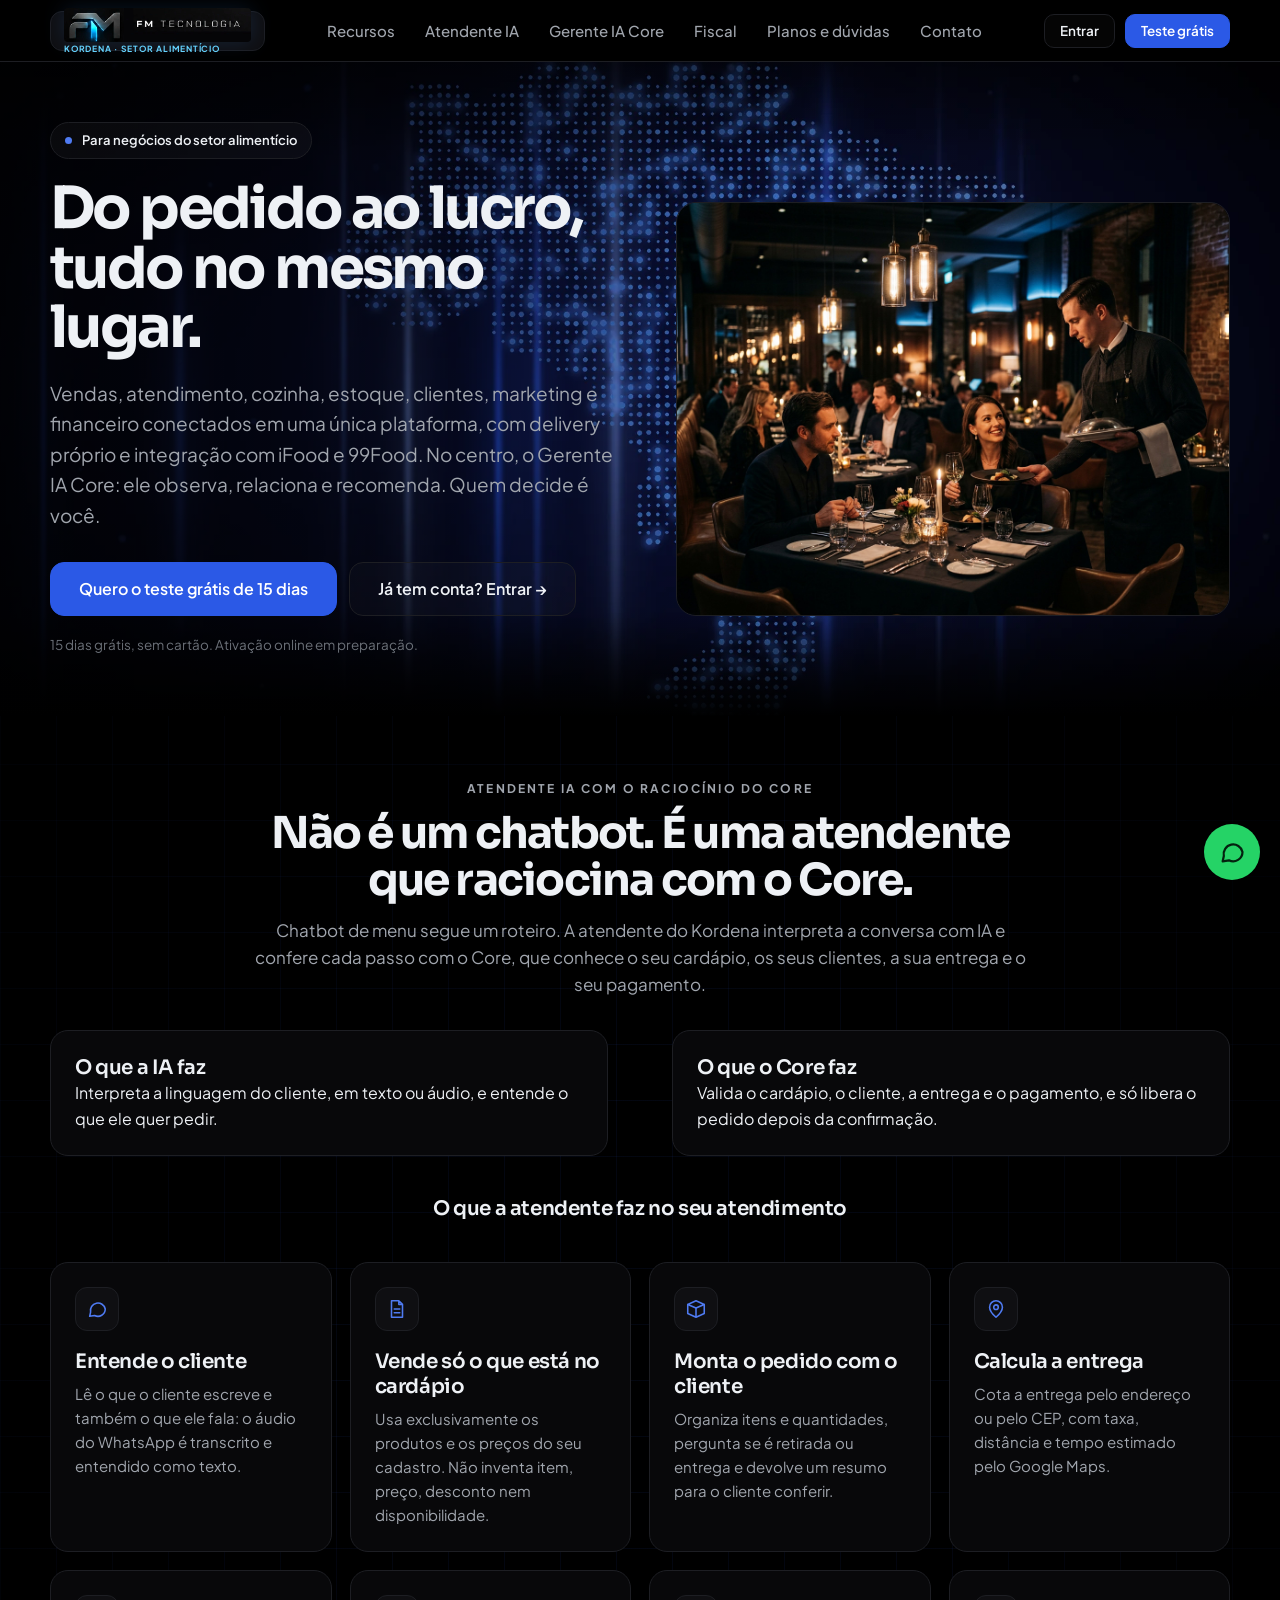
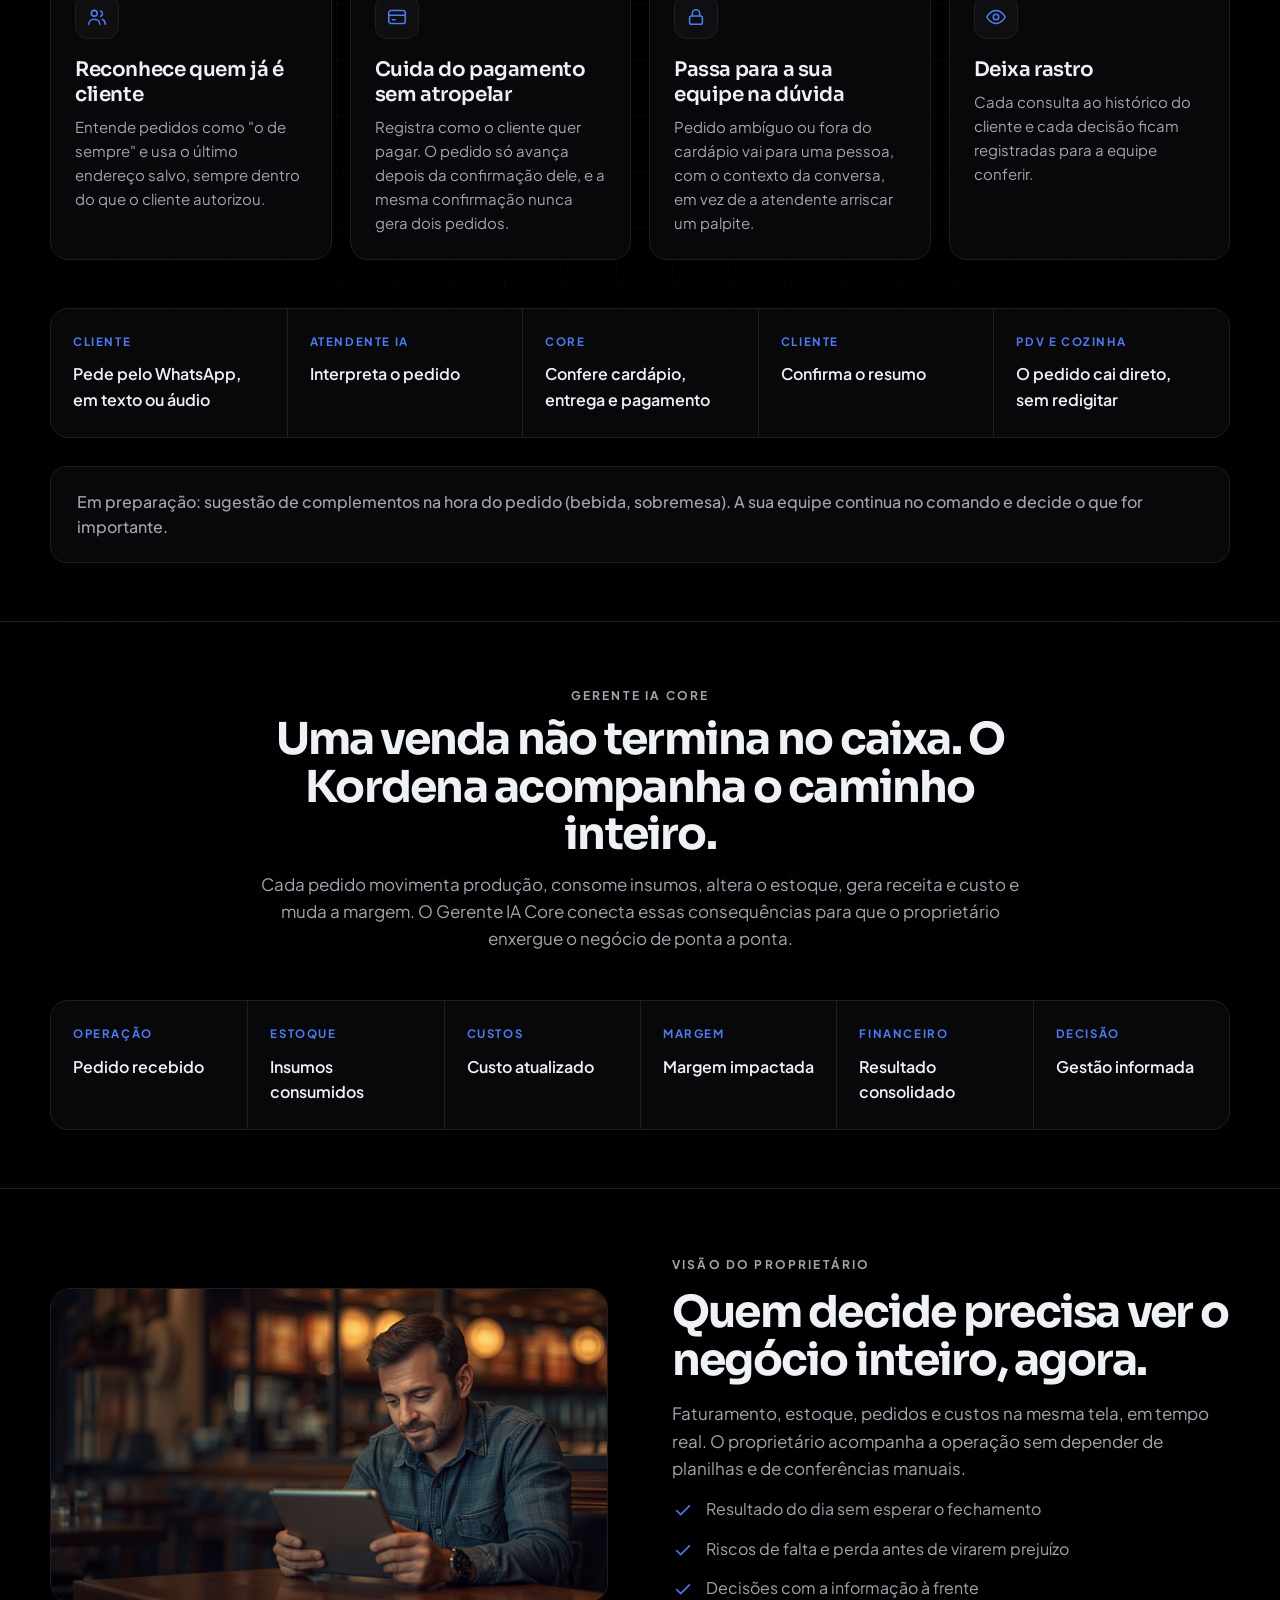
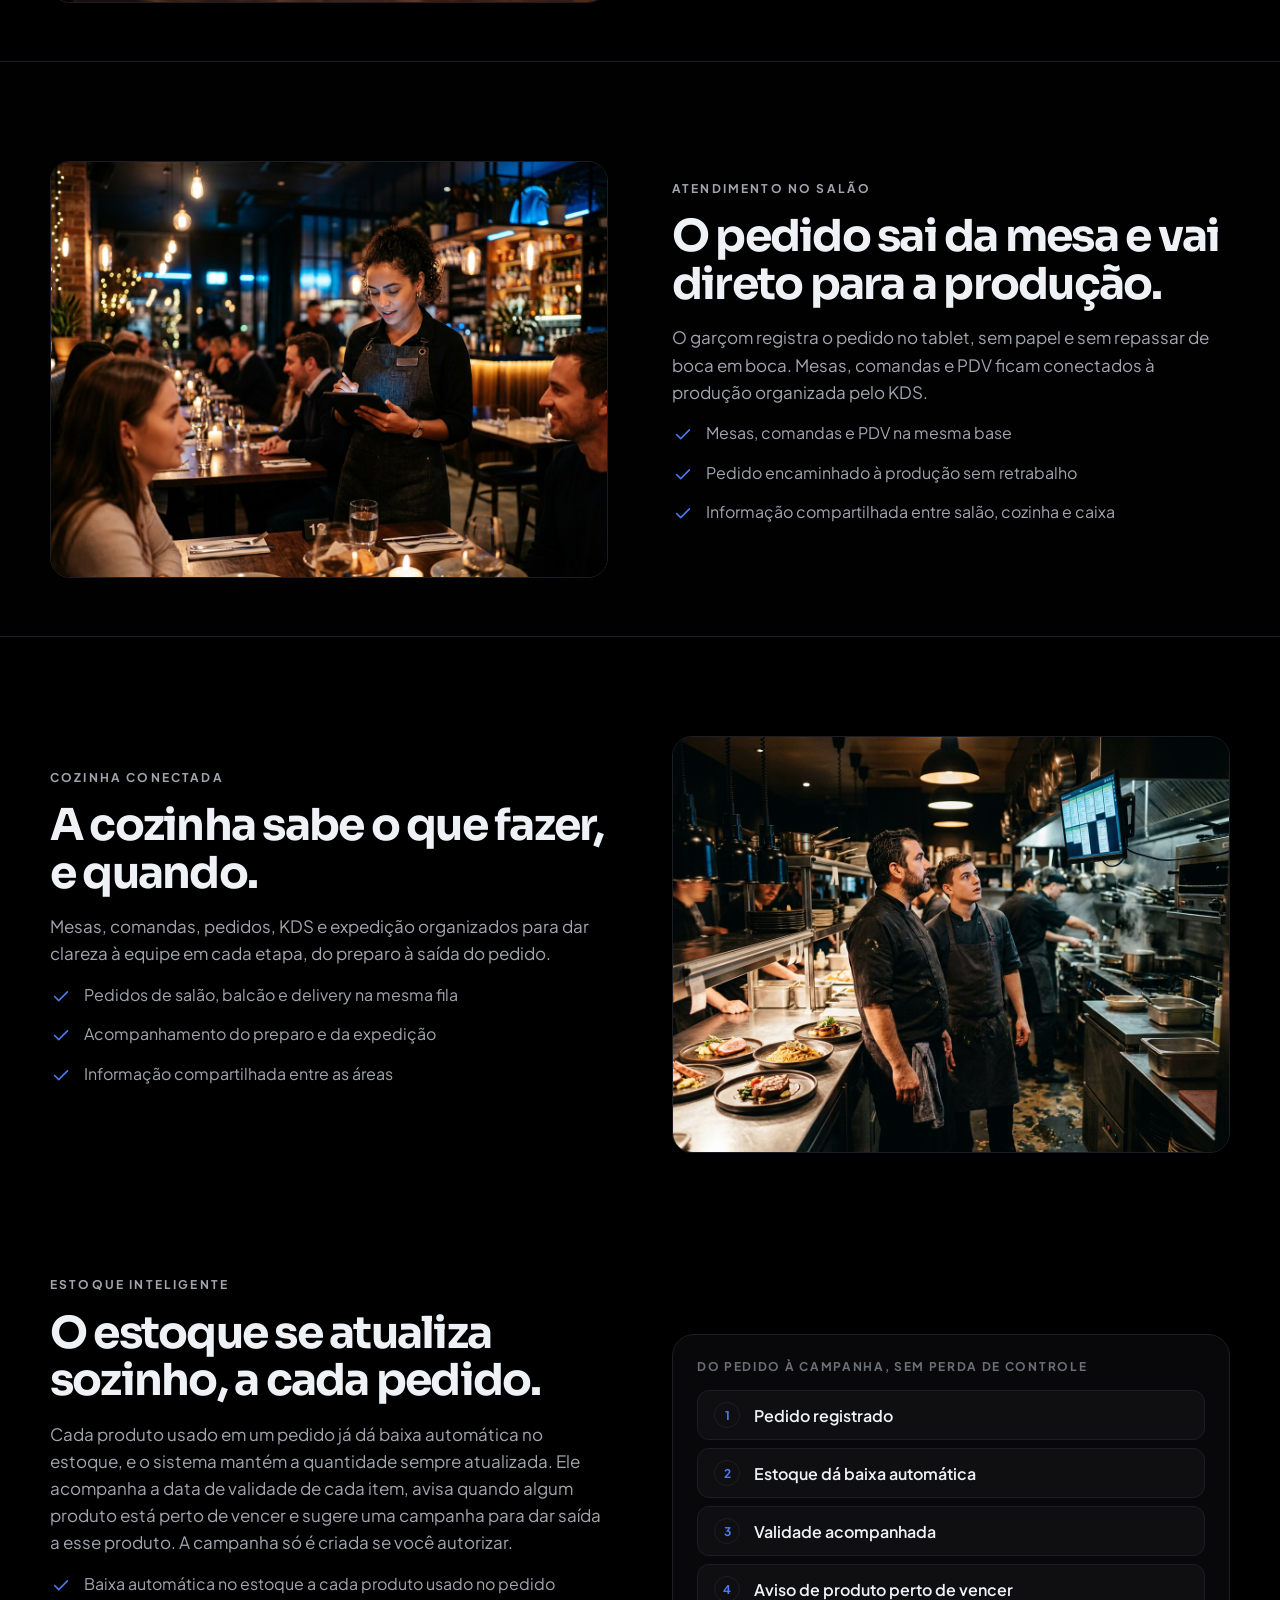
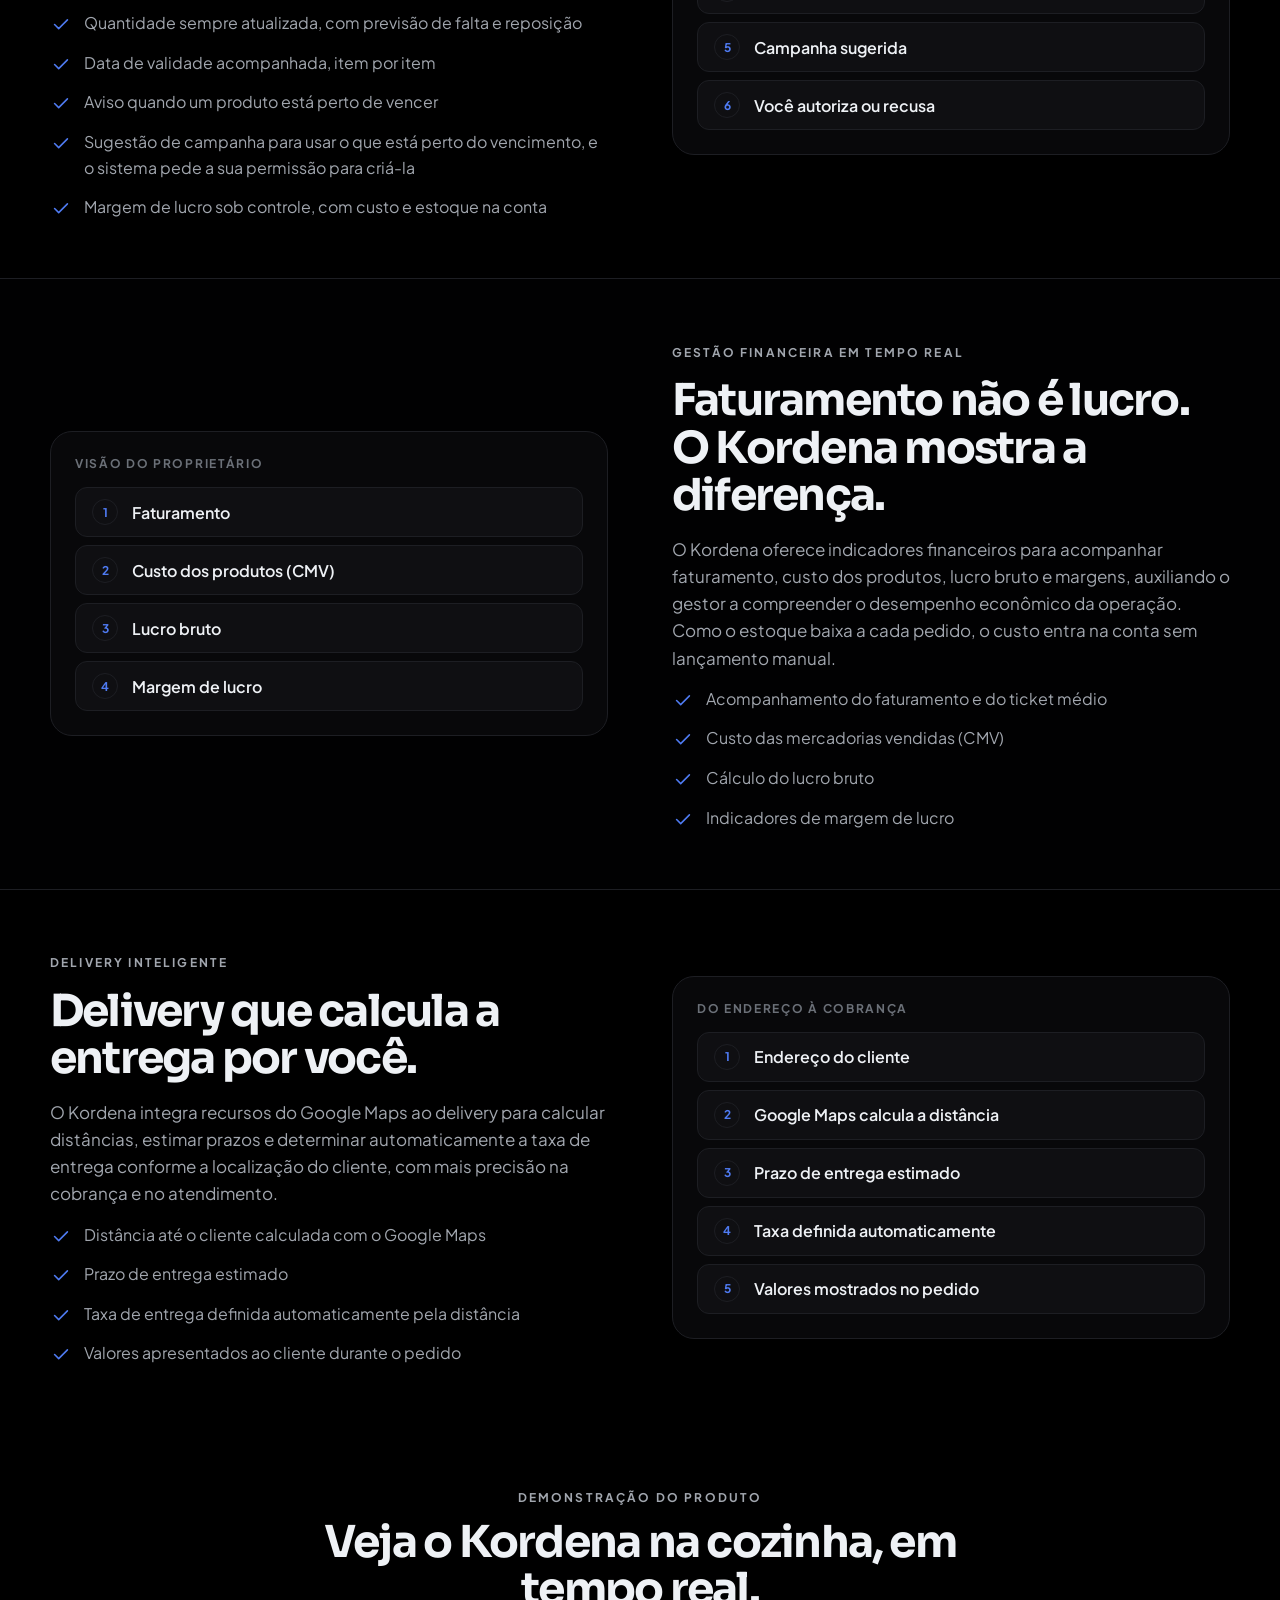
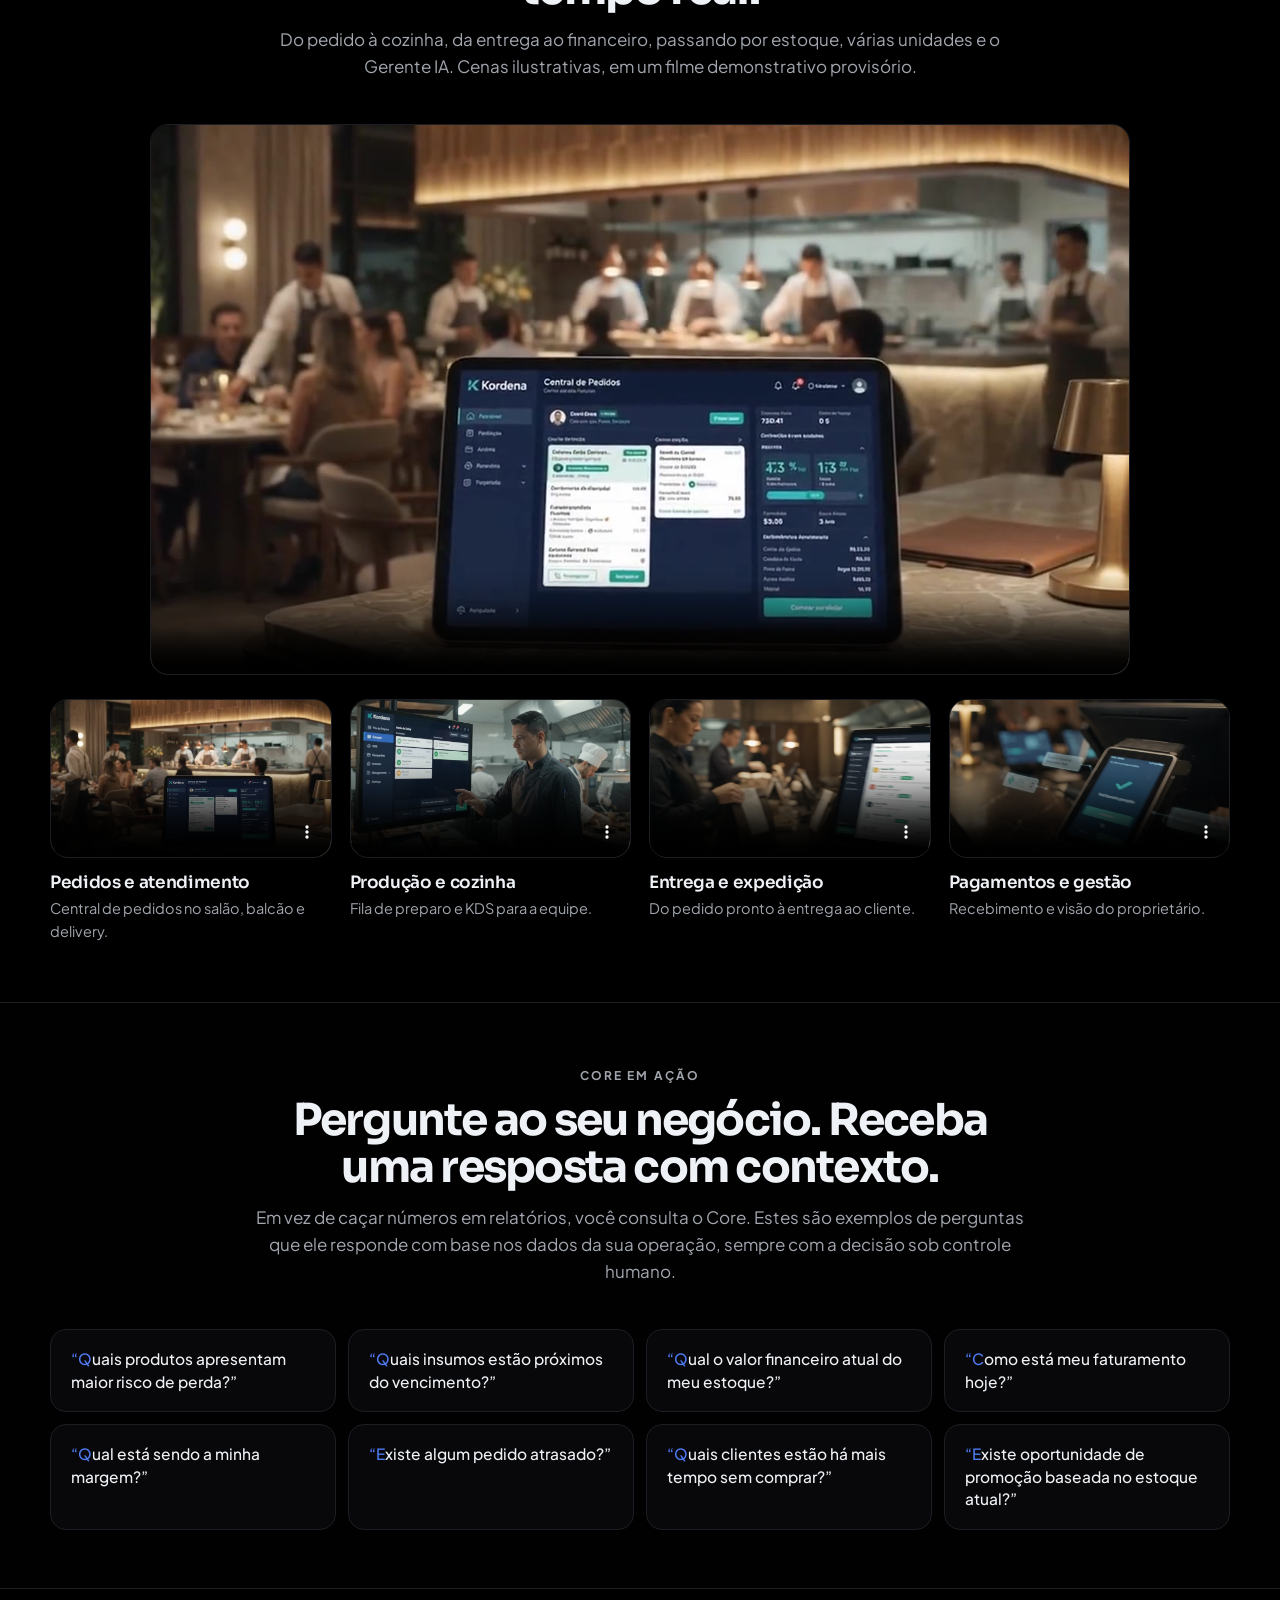
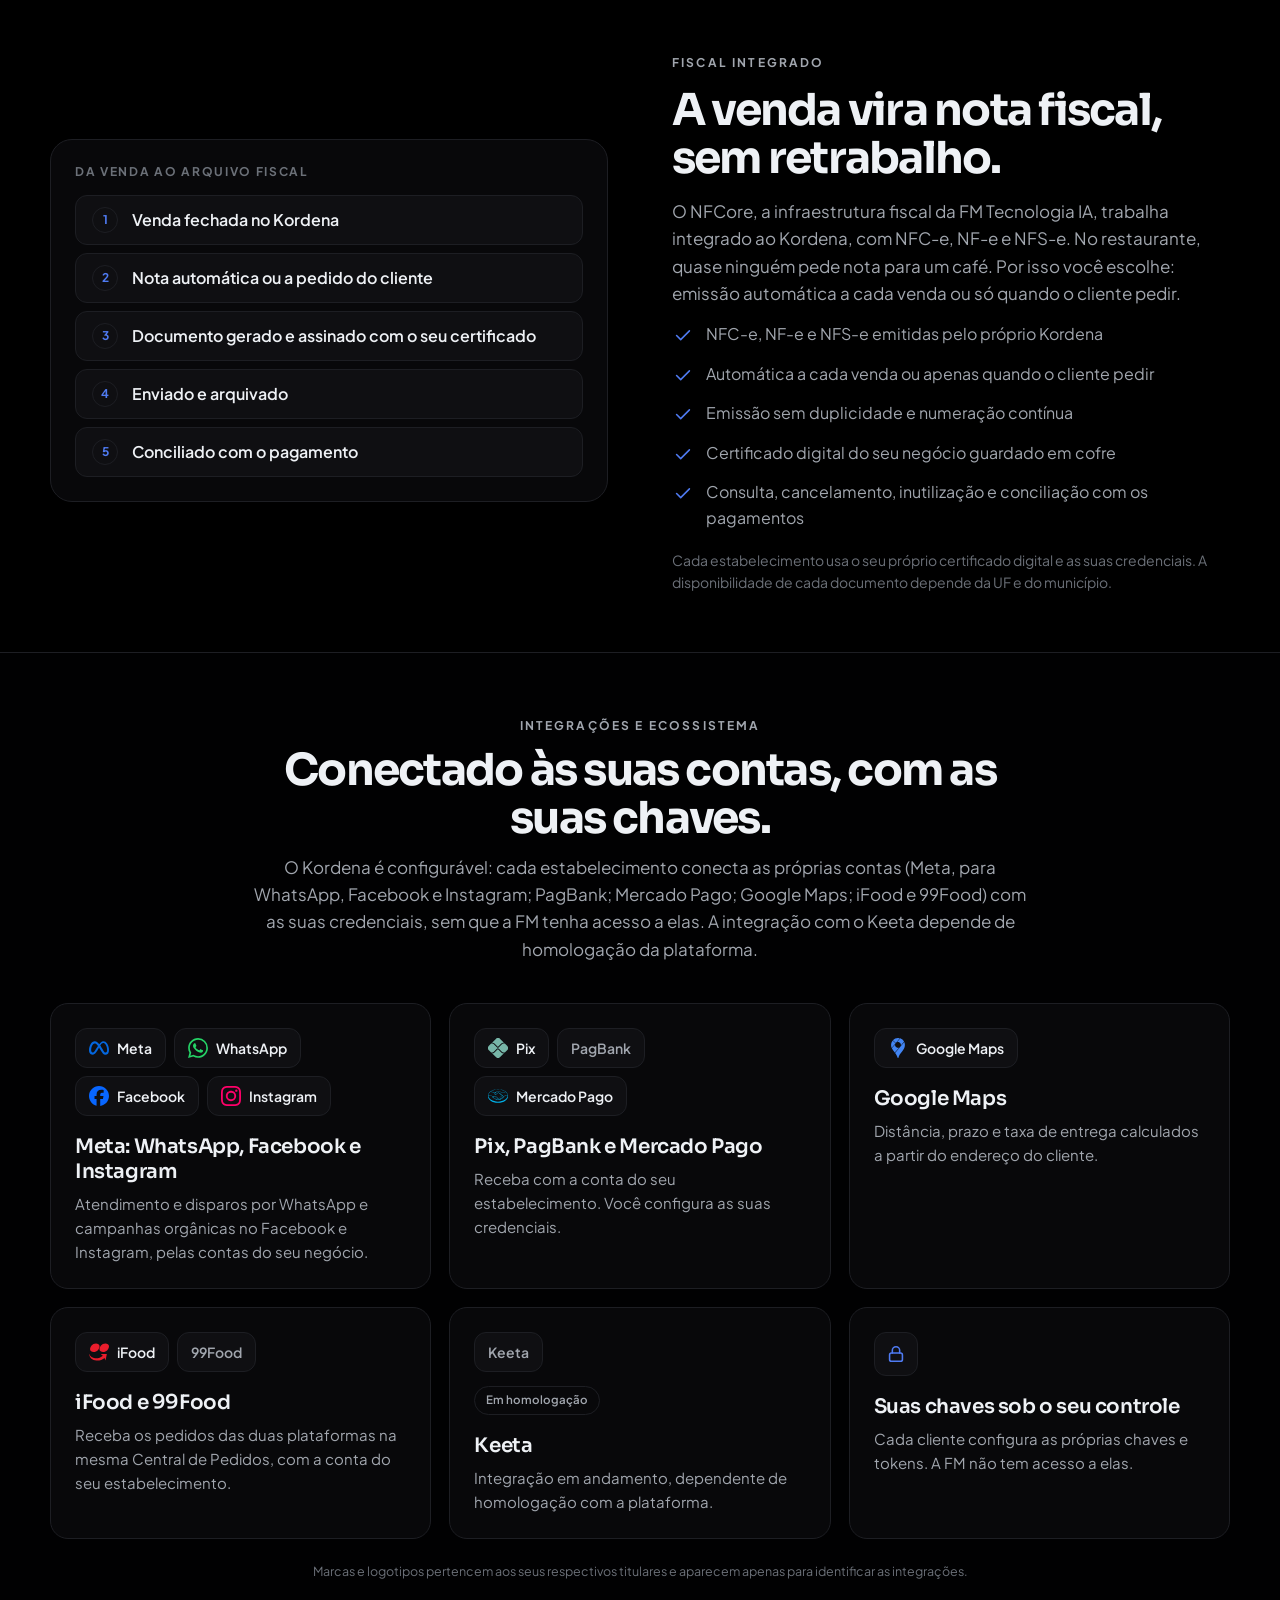
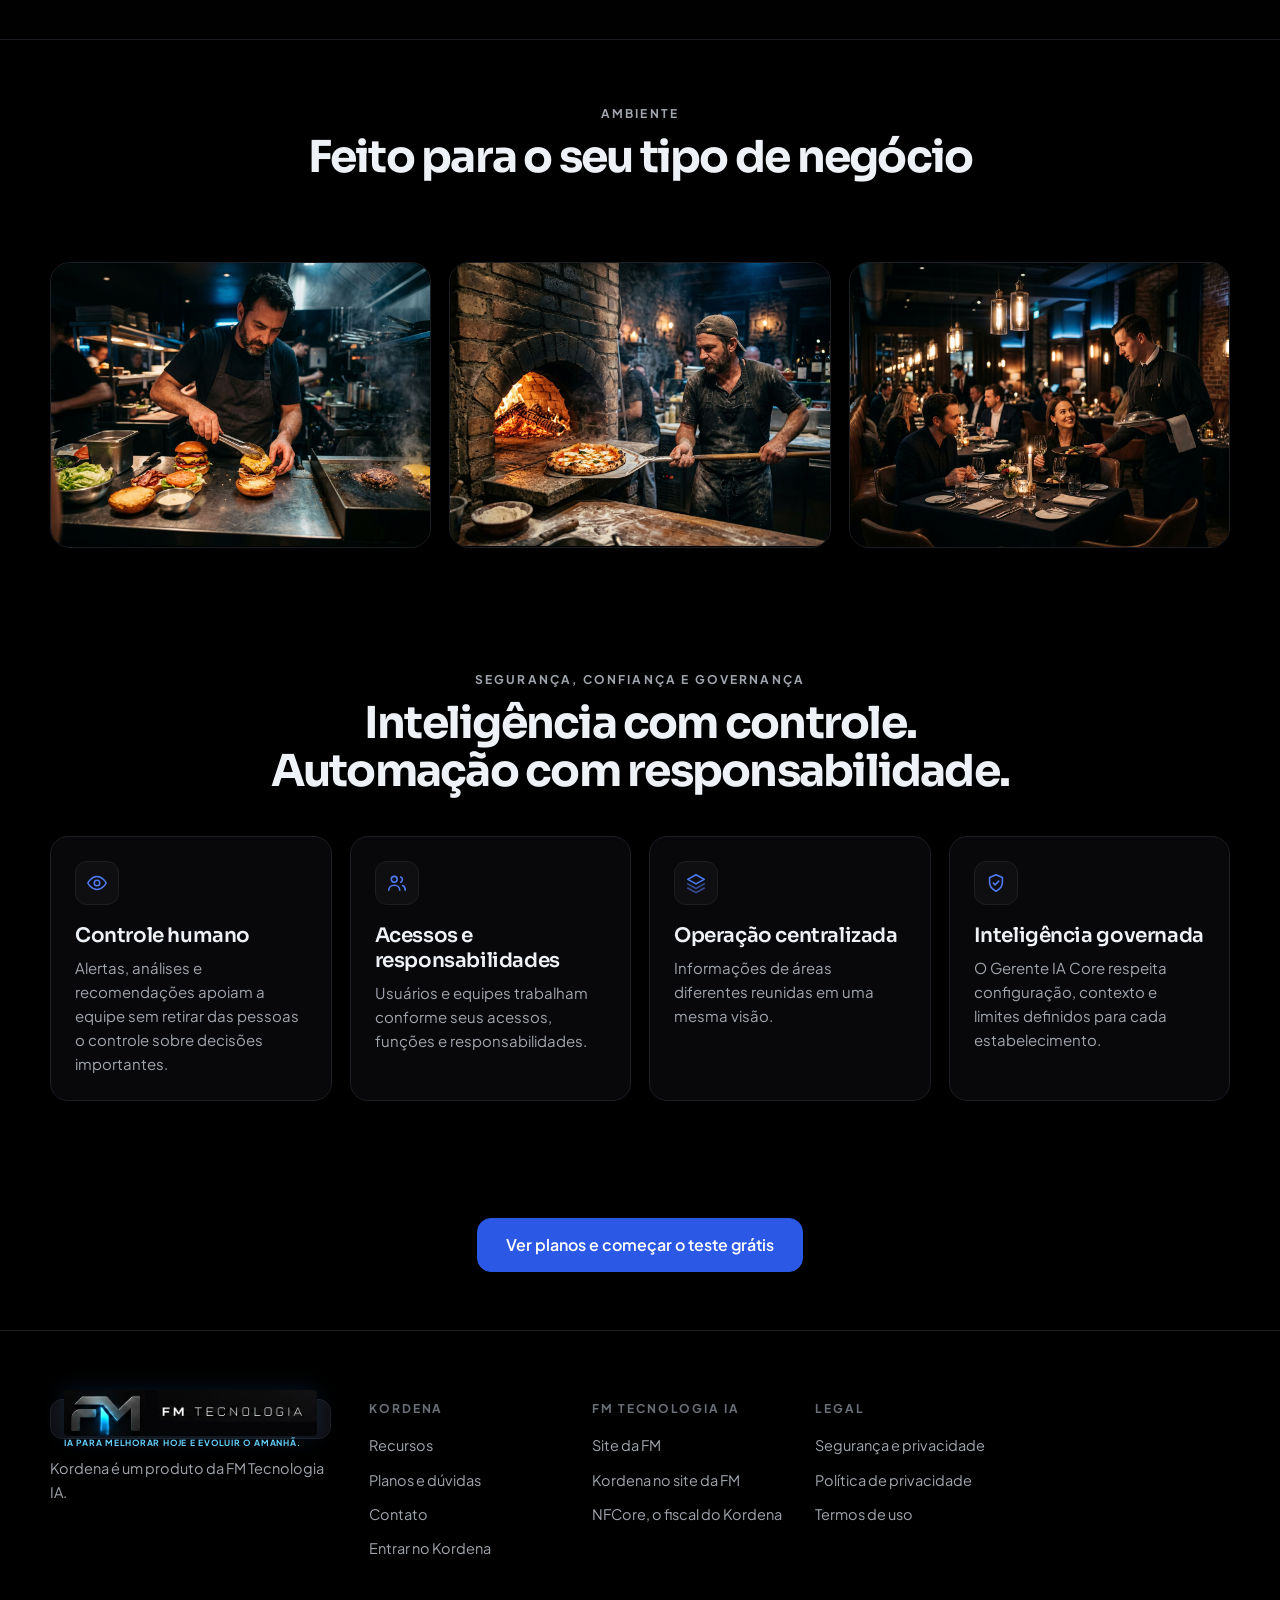
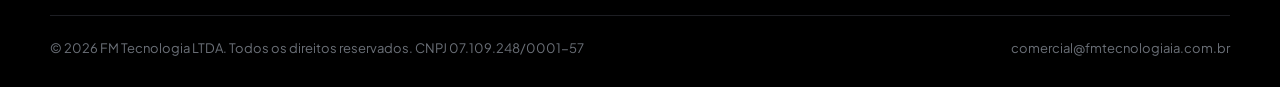
==== commit 6e264f15: "Site do Kordena: atendente IA com o raciocinio do Core Co-Authored-By: Claude Sonnet 5.5 <noreply@an" ====
--- a/index.html
+++ b/index.html
@@ -1,7 +1,7 @@
 <!doctype html><html lang="pt-BR" data-p="kordena"><head><meta charset="utf-8"><meta name="viewport" content="width=device-width,initial-scale=1"><title>Kordena — gestão inteligente de ponta a ponta para o setor alimentício</title><meta name="description" content="Kordena conecta pedidos, cozinha, estoque, delivery, marketing, fiscal e financeiro em uma plataforma coordenada pelo Gerente IA Core, para restaurantes, pizzarias, padarias e outros negócios de alimentação."><meta property="og:title" content="Kordena — gestão inteligente de ponta a ponta para o setor alimentício"><meta property="og:description" content="Kordena conecta pedidos, cozinha, estoque, delivery, marketing, fiscal e financeiro em uma plataforma coordenada pelo Gerente IA Core, para restaurantes, pizzarias, padarias e outros negócios de alimentação."><meta property="og:type" content="website"><meta name="twitter:card" content="summary_large_image"><link rel="icon" type="image/png" href="assets/brand/fm/favicon.png">
 <link rel="preconnect" href="https://fonts.googleapis.com"><link rel="preconnect" href="https://fonts.gstatic.com" crossorigin><link href="https://fonts.googleapis.com/css2?family=Plus+Jakarta+Sans:wght@400;500;600;700&family=Sora:wght@500;600;700;800&display=swap" rel="stylesheet"><link rel="stylesheet" href="assets/site.css?v=7cc5dd1b"></head><body>
 <a class="skip" href="#conteudo">Pular para o conteúdo</a><header class="nav"><div class="wrap"><a class="brand" href="index.html"><span class="wm"><img src="assets/brand/fm/logo-fm.webp" width="626" height="114" alt="FM Tecnologia IA"><small>Kordena · Setor alimentício</small></span></a>
-<nav class="menu" id="menu" aria-label="Principal"><a href="recursos.html" class="">Recursos</a><a href="index.html#core" class="">Gerente IA Core</a><a href="index.html#fiscal" class="">Fiscal</a><a href="planos.html" class="">Planos e dúvidas</a><a href="contato.html" class="">Contato</a></nav>
+<nav class="menu" id="menu" aria-label="Principal"><a href="recursos.html" class="">Recursos</a><a href="index.html#atendente" class="">Atendente IA</a><a href="index.html#core" class="">Gerente IA Core</a><a href="index.html#fiscal" class="">Fiscal</a><a href="planos.html" class="">Planos e dúvidas</a><a href="contato.html" class="">Contato</a></nav>
 <div class="nr"><a class="btn sm" href="https://app.kordenaia.com.br">Entrar</a><a class="btn sm k" href="planos.html">Teste grátis</a><button class="burger" id="burger" aria-label="Menu">☰</button></div>
 </div>
 </header>
@@ -13,6 +13,59 @@
 <div class="vis"><figure class="dg"><img src="assets/img/kordena/restaurante.jpg" alt="Salão de restaurante com atendimento de mesa"></figure>
 </div>
 </div>
+</div>
+</section>
+<section class="sec " id="atendente"><div class="wrap"><div class="sh center"><span class="kick">Atendente IA com o raciocínio do Core</span><h2>Não é um chatbot. É uma atendente que raciocina com o Core.</h2>
+<p class="sub">Chatbot de menu segue um roteiro. A atendente do Kordena interpreta a conversa com IA e confere cada passo com o Core, que conhece o seu cardápio, os seus clientes, a sua entrega e o seu pagamento.</p>
+</div>
+<div class="split" style="margin-top:32px"><div class="card"><h3>O que a IA faz</h3>
+<p>Interpreta a linguagem do cliente, em texto ou áudio, e entende o que ele quer pedir.</p>
+</div>
+<div class="card"><h3>O que o Core faz</h3>
+<p>Valida o cardápio, o cliente, a entrega e o pagamento, e só libera o pedido depois da confirmação.</p>
+</div>
+</div>
+<h3 class="center" style="margin:40px 0 18px">O que a atendente faz no seu atendimento</h3>
+<div class="grid g4"><div class="card"><div class="ic"><svg class="i" viewBox="0 0 24 24" aria-hidden="true"><path d="M21 12a8 8 0 0 1-11.6 7.1L4 20l1-4.6A8 8 0 1 1 21 12Z"/></svg></div>
+<h3>Entende o cliente</h3>
+<p>Lê o que o cliente escreve e também o que ele fala: o áudio do WhatsApp é transcrito e entendido como texto.</p>
+</div>
+<div class="card"><div class="ic"><svg class="i" viewBox="0 0 24 24" aria-hidden="true"><path d="M6 3h8l4 4v14H6zM14 3v4h4M9 12h6M9 16h6"/></svg></div>
+<h3>Vende só o que está no cardápio</h3>
+<p>Usa exclusivamente os produtos e os preços do seu cadastro. Não inventa item, preço, desconto nem disponibilidade.</p>
+</div>
+<div class="card"><div class="ic"><svg class="i" viewBox="0 0 24 24" aria-hidden="true"><path d="m3 7 9-4 9 4-9 4-9-4Z"/><path d="M3 7v10l9 4 9-4V7M12 11v10"/></svg></div>
+<h3>Monta o pedido com o cliente</h3>
+<p>Organiza itens e quantidades, pergunta se é retirada ou entrega e devolve um resumo para o cliente conferir.</p>
+</div>
+<div class="card"><div class="ic"><svg class="i" viewBox="0 0 24 24" aria-hidden="true"><path d="M12 21s7-6.2 7-11a7 7 0 0 0-14 0c0 4.8 7 11 7 11Z"/><circle cx="12" cy="10" r="2.5"/></svg></div>
+<h3>Calcula a entrega</h3>
+<p>Cota a entrega pelo endereço ou pelo CEP, com taxa, distância e tempo estimado pelo Google Maps.</p>
+</div>
+<div class="card"><div class="ic"><svg class="i" viewBox="0 0 24 24" aria-hidden="true"><circle cx="9" cy="8" r="3.2"/><path d="M3 20c0-3.3 2.7-5.5 6-5.5s6 2.2 6 5.5M16 5.5a3 3 0 0 1 0 5.6M18 14.8c1.8.6 3 2.3 3 5.2"/></svg></div>
+<h3>Reconhece quem já é cliente</h3>
+<p>Entende pedidos como &quot;o de sempre&quot; e usa o último endereço salvo, sempre dentro do que o cliente autorizou.</p>
+</div>
+<div class="card"><div class="ic"><svg class="i" viewBox="0 0 24 24" aria-hidden="true"><rect x="3" y="5" width="18" height="14" rx="2.5"/><path d="M3 10h18M7 15h3"/></svg></div>
+<h3>Cuida do pagamento sem atropelar</h3>
+<p>Registra como o cliente quer pagar. O pedido só avança depois da confirmação dele, e a mesma confirmação nunca gera dois pedidos.</p>
+</div>
+<div class="card"><div class="ic"><svg class="i" viewBox="0 0 24 24" aria-hidden="true"><rect x="5" y="11" width="14" height="9" rx="2"/><path d="M8 11V8a4 4 0 0 1 8 0v3"/></svg></div>
+<h3>Passa para a sua equipe na dúvida</h3>
+<p>Pedido ambíguo ou fora do cardápio vai para uma pessoa, com o contexto da conversa, em vez de a atendente arriscar um palpite.</p>
+</div>
+<div class="card"><div class="ic"><svg class="i" viewBox="0 0 24 24" aria-hidden="true"><path d="M2 12s3.6-7 10-7 10 7 10 7-3.6 7-10 7S2 12 2 12Z"/><circle cx="12" cy="12" r="3"/></svg></div>
+<h3>Deixa rastro</h3>
+<p>Cada consulta ao histórico do cliente e cada decisão ficam registradas para a equipe conferir.</p>
+</div>
+</div>
+<div class="flow"><div><b>CLIENTE</b><span>Pede pelo WhatsApp, em texto ou áudio</span></div>
+<div><b>ATENDENTE IA</b><span>Interpreta o pedido</span></div>
+<div><b>CORE</b><span>Confere cardápio, entrega e pagamento</span></div>
+<div><b>CLIENTE</b><span>Confirma o resumo</span></div>
+<div><b>PDV E COZINHA</b><span>O pedido cai direto, sem redigitar</span></div>
+</div>
+<div class="notice" style="margin-top:28px">Em preparação: sugestão de complementos na hora do pedido (bebida, sobremesa). A sua equipe continua no comando e decide o que for importante.</div>
 </div>
 </section>
 <section class="sec soft" id="core"><div class="wrap"><div class="sh center"><span class="kick">Gerente IA Core</span><h2>Uma venda não termina no caixa. O Kordena acompanha o caminho inteiro.</h2>
@@ -57,23 +110,6 @@
 </ul>
 </div>
 <figure class="dg tall"><img src="assets/img/kordena/cozinha.jpg" alt="Responsável acompanhando a produção no sistema, no balcão da cozinha" loading="lazy"></figure>
-</div>
-</div>
-</section>
-<section class="sec soft" id="atendente"><div class="wrap"><div class="sh center"><span class="kick">Atendente IA</span><h2>Mais que um chatbot: um gerente de atendimento.</h2>
-<p class="sub">O Atendente IA do Kordena atende o seu cliente no WhatsApp, entende o pedido e ainda sugere complementos, com upsell e cross-sell na hora certa. O pedido cai direto no PDV e na cozinha, e faz parte do mesmo núcleo de inteligência que conecta a sua operação.</p>
-</div>
-<ul class="chips" style="margin:24px auto 0;max-width:760px"><li style="list-style:none;display:flex;gap:10px;margin:8px 0"><svg class="i" viewBox="0 0 24 24" aria-hidden="true"><path d="m5 12.5 4.5 4.5L19 7.5"/></svg><span>Atende no WhatsApp e entende o que o cliente escreve ou fala</span></li>
-<li style="list-style:none;display:flex;gap:10px;margin:8px 0"><svg class="i" viewBox="0 0 24 24" aria-hidden="true"><path d="m5 12.5 4.5 4.5L19 7.5"/></svg><span>Consulta o cardápio e organiza o pedido</span></li>
-<li style="list-style:none;display:flex;gap:10px;margin:8px 0"><svg class="i" viewBox="0 0 24 24" aria-hidden="true"><path d="m5 12.5 4.5 4.5L19 7.5"/></svg><span>Sugere complementos, como bebida e sobremesa</span></li>
-<li style="list-style:none;display:flex;gap:10px;margin:8px 0"><svg class="i" viewBox="0 0 24 24" aria-hidden="true"><path d="m5 12.5 4.5 4.5L19 7.5"/></svg><span>O pedido cai direto no PDV e na cozinha, sem digitar de novo</span></li>
-<li style="list-style:none;display:flex;gap:10px;margin:8px 0"><svg class="i" viewBox="0 0 24 24" aria-hidden="true"><path d="m5 12.5 4.5 4.5L19 7.5"/></svg><span>Pode ser personalizado para o jeito do seu estabelecimento</span></li>
-<li style="list-style:none;display:flex;gap:10px;margin:8px 0"><svg class="i" viewBox="0 0 24 24" aria-hidden="true"><path d="m5 12.5 4.5 4.5L19 7.5"/></svg><span>A equipe mantém o controle e decide o que for importante</span></li>
-</ul>
-<div class="flow"><div><b>CLIENTE</b><span>Pede pelo WhatsApp, em texto ou áudio</span></div>
-<div><b>ATENDENTE IA</b><span>Entende o pedido e sugere complementos</span></div>
-<div><b>PDV E COZINHA</b><span>O pedido cai direto, sem redigitar</span></div>
-<div><b>CORE</b><span>Estoque, financeiro e gestão</span></div>
 </div>
 </div>
 </section>
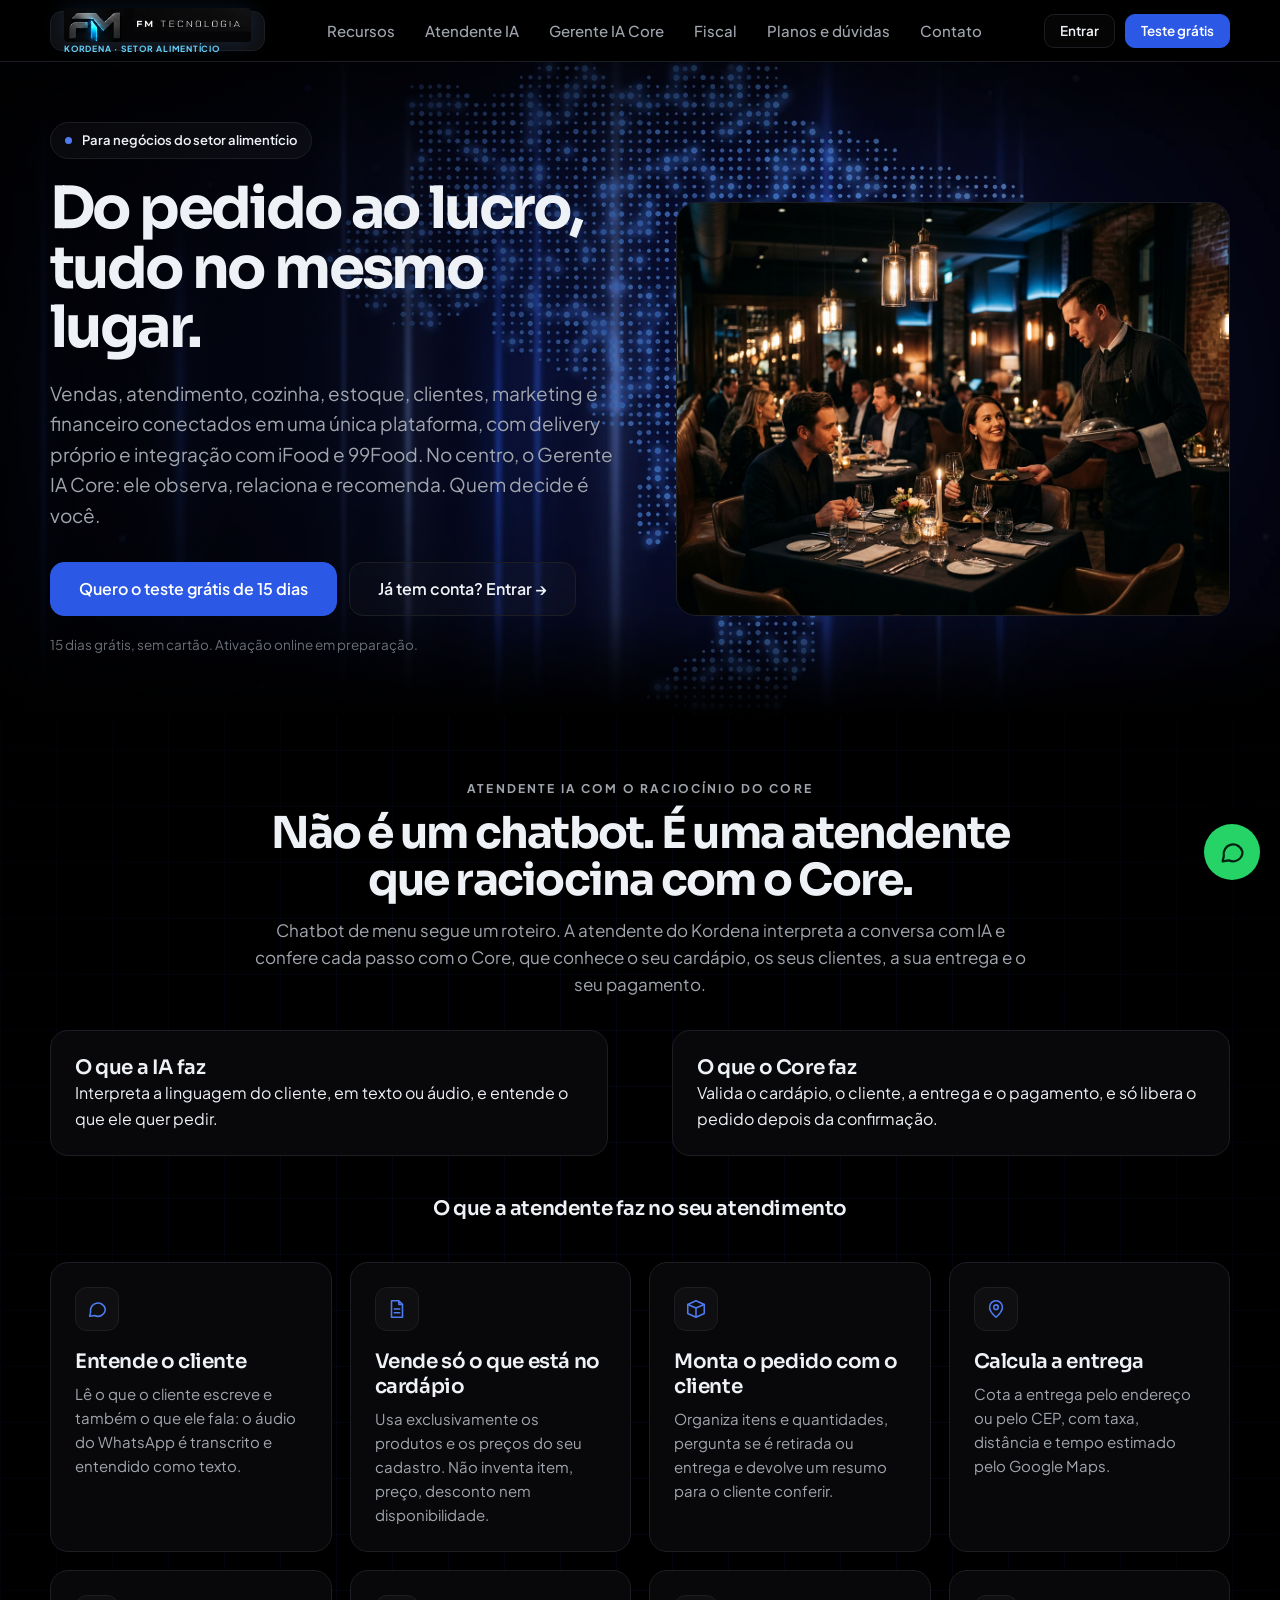
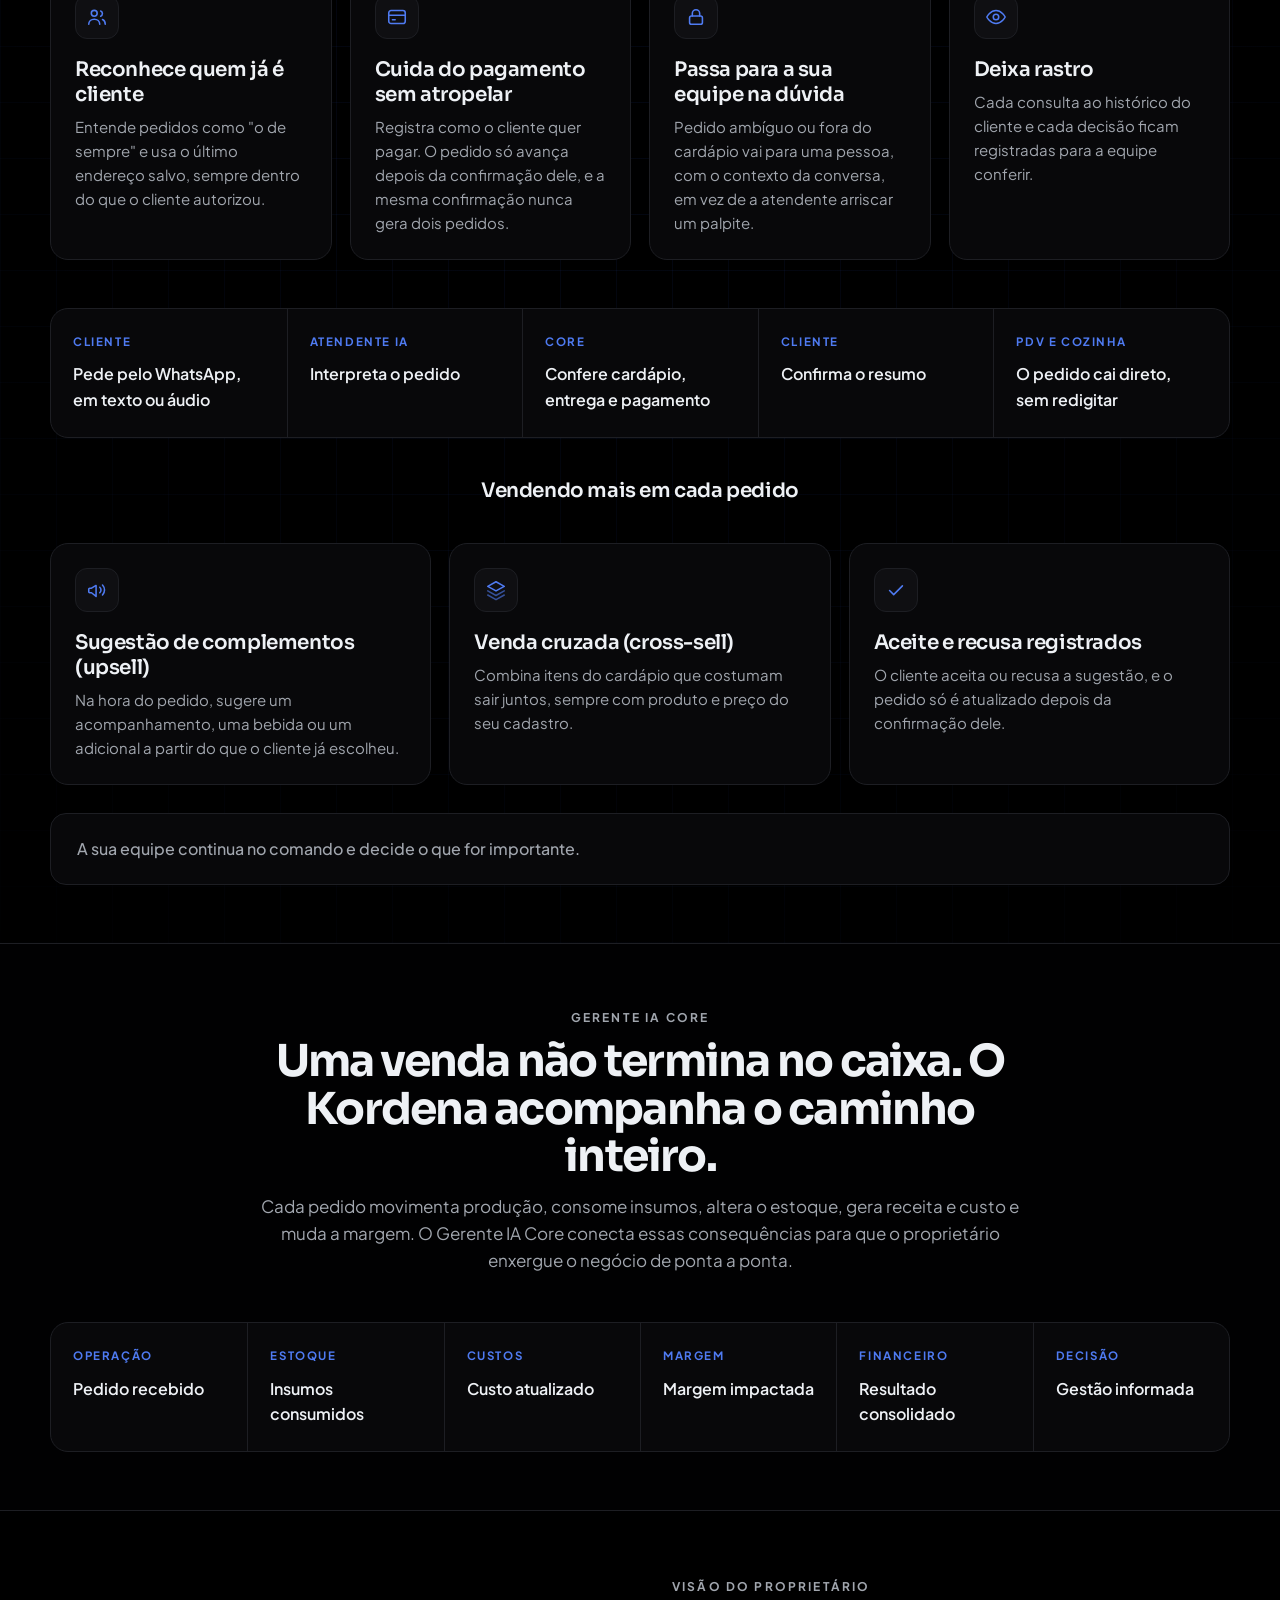
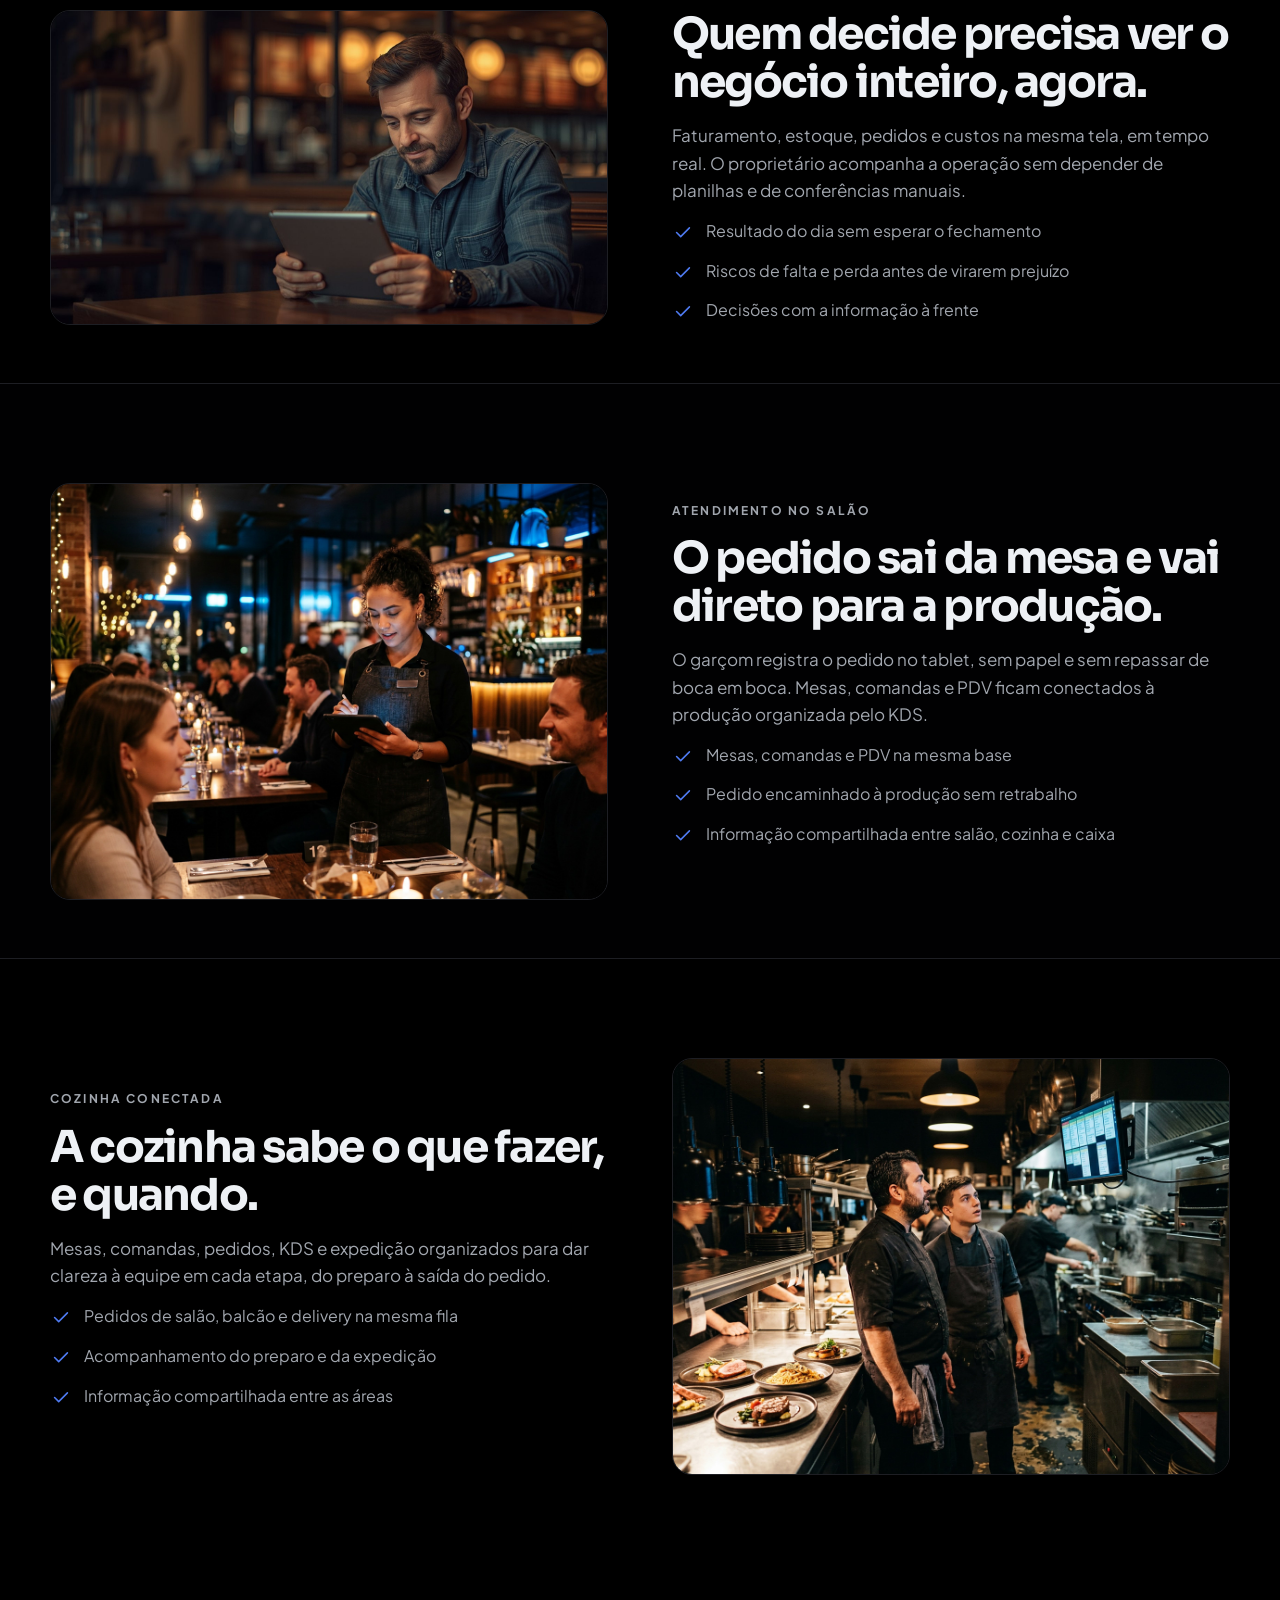
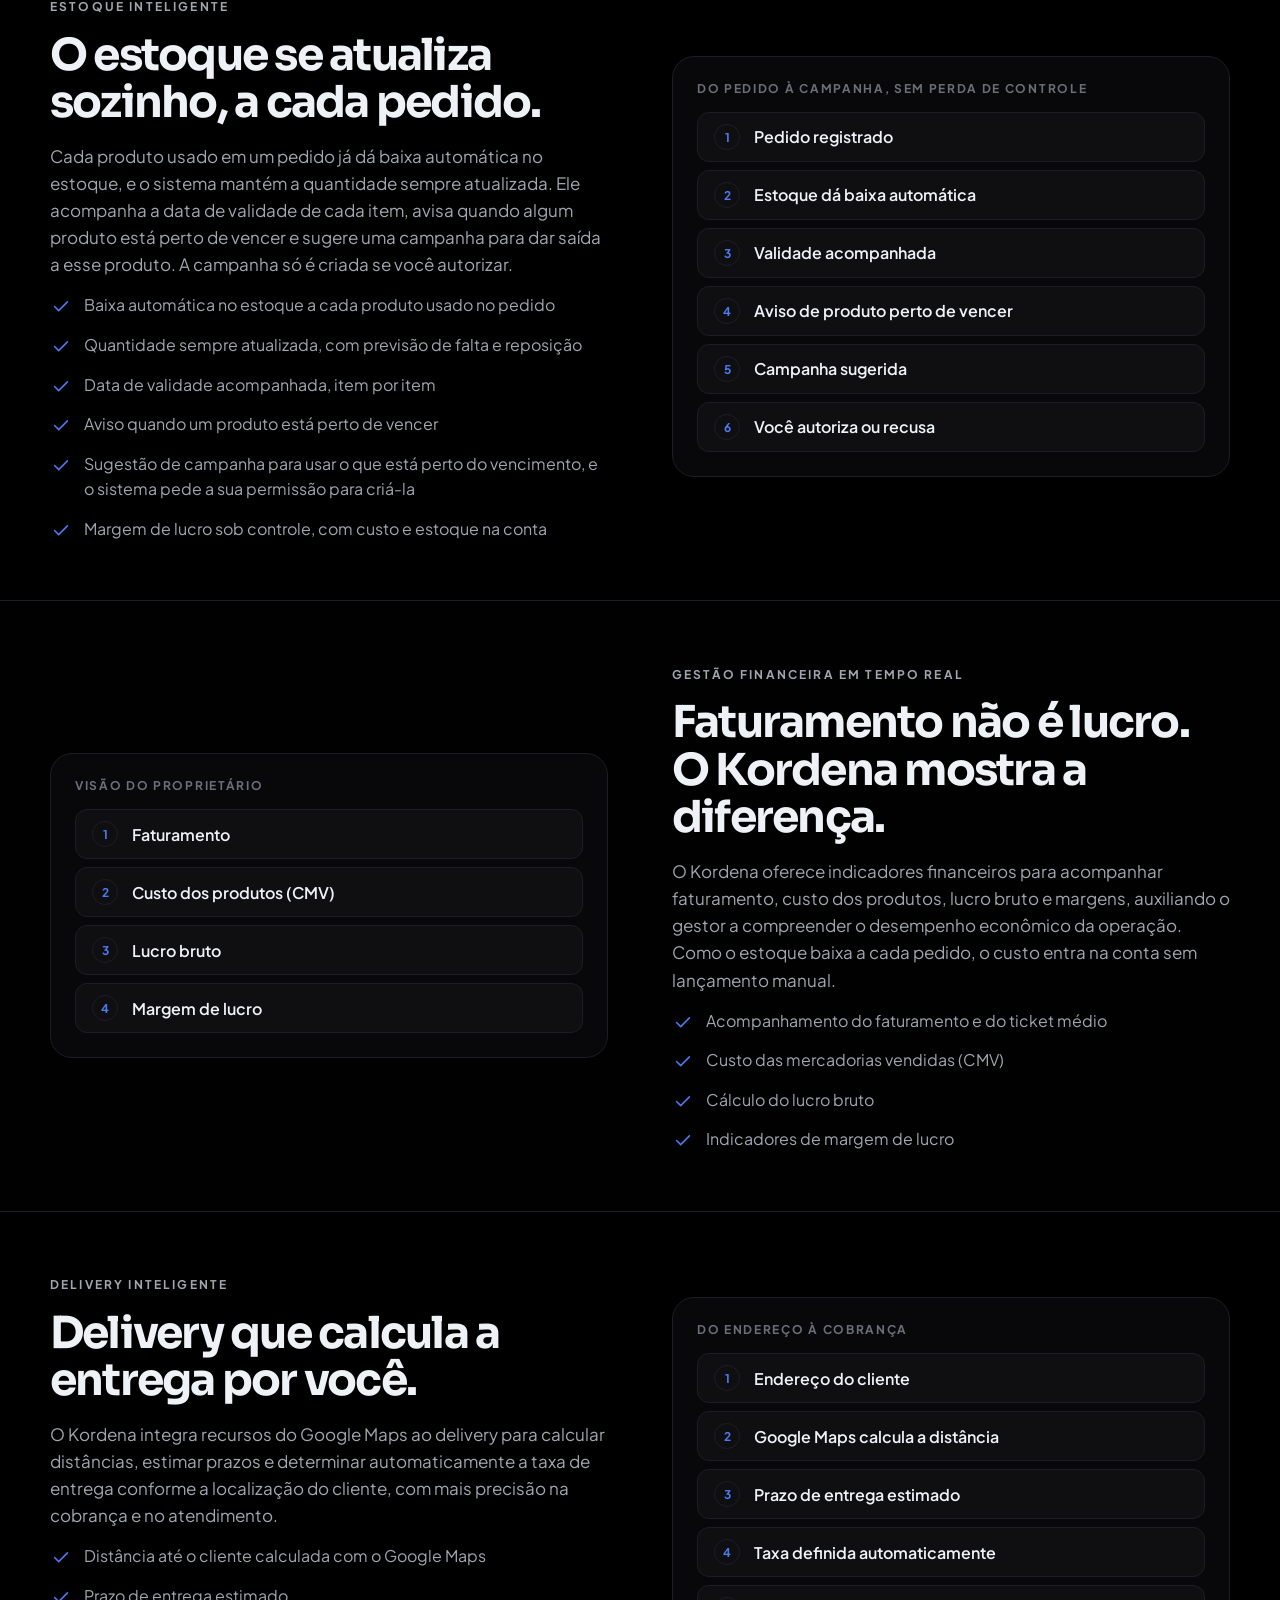
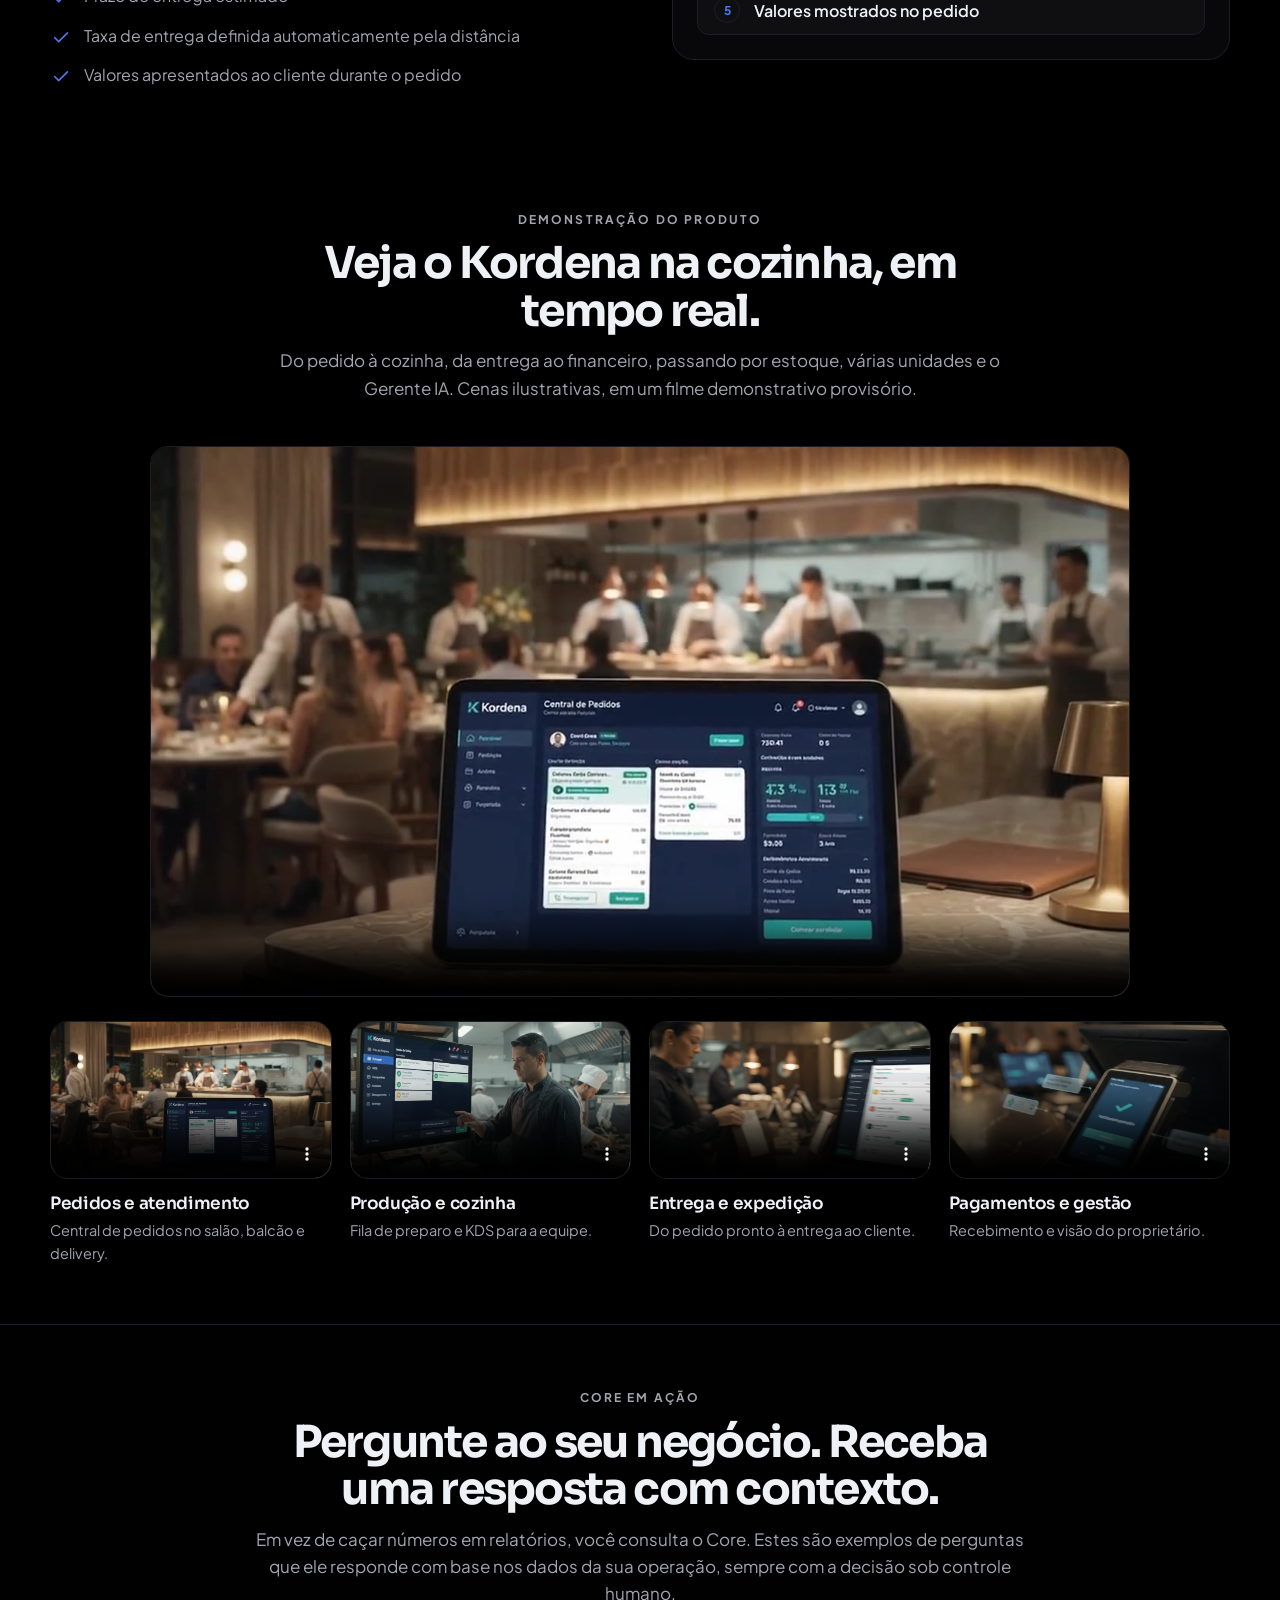
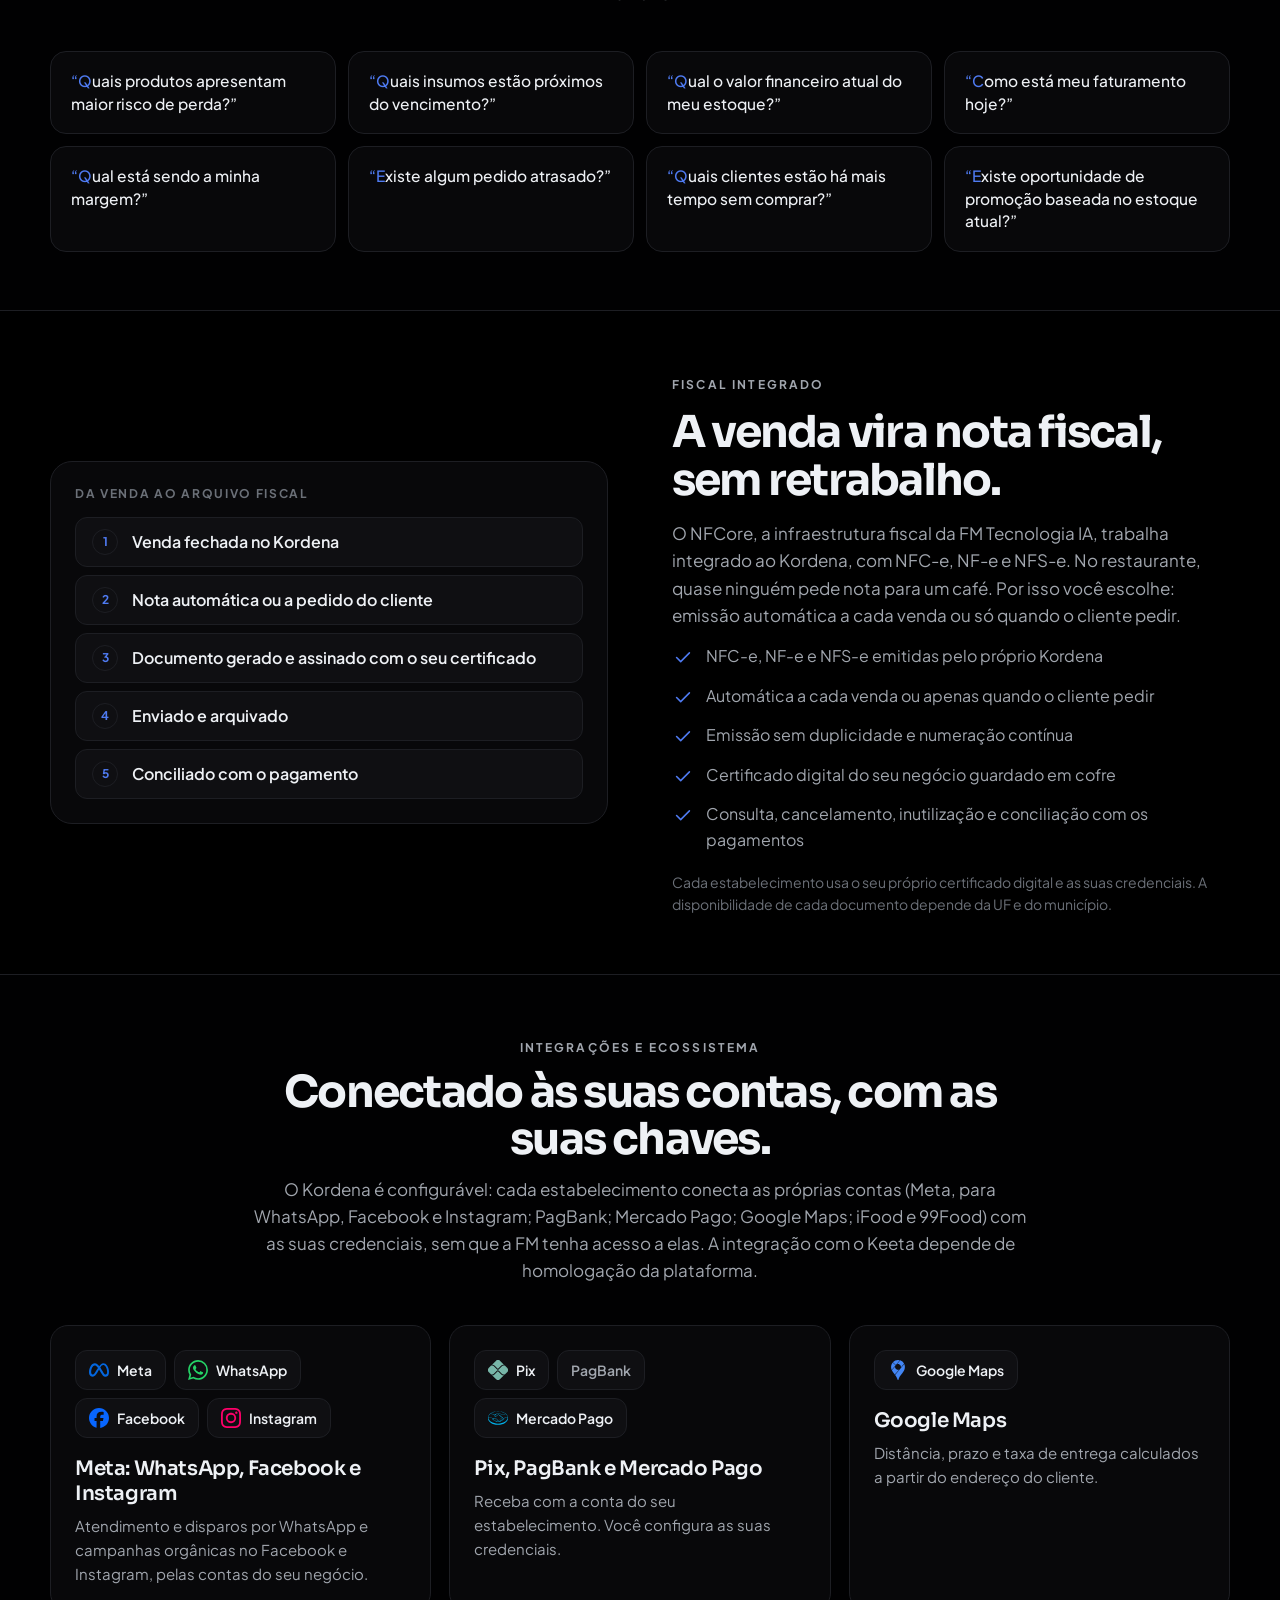
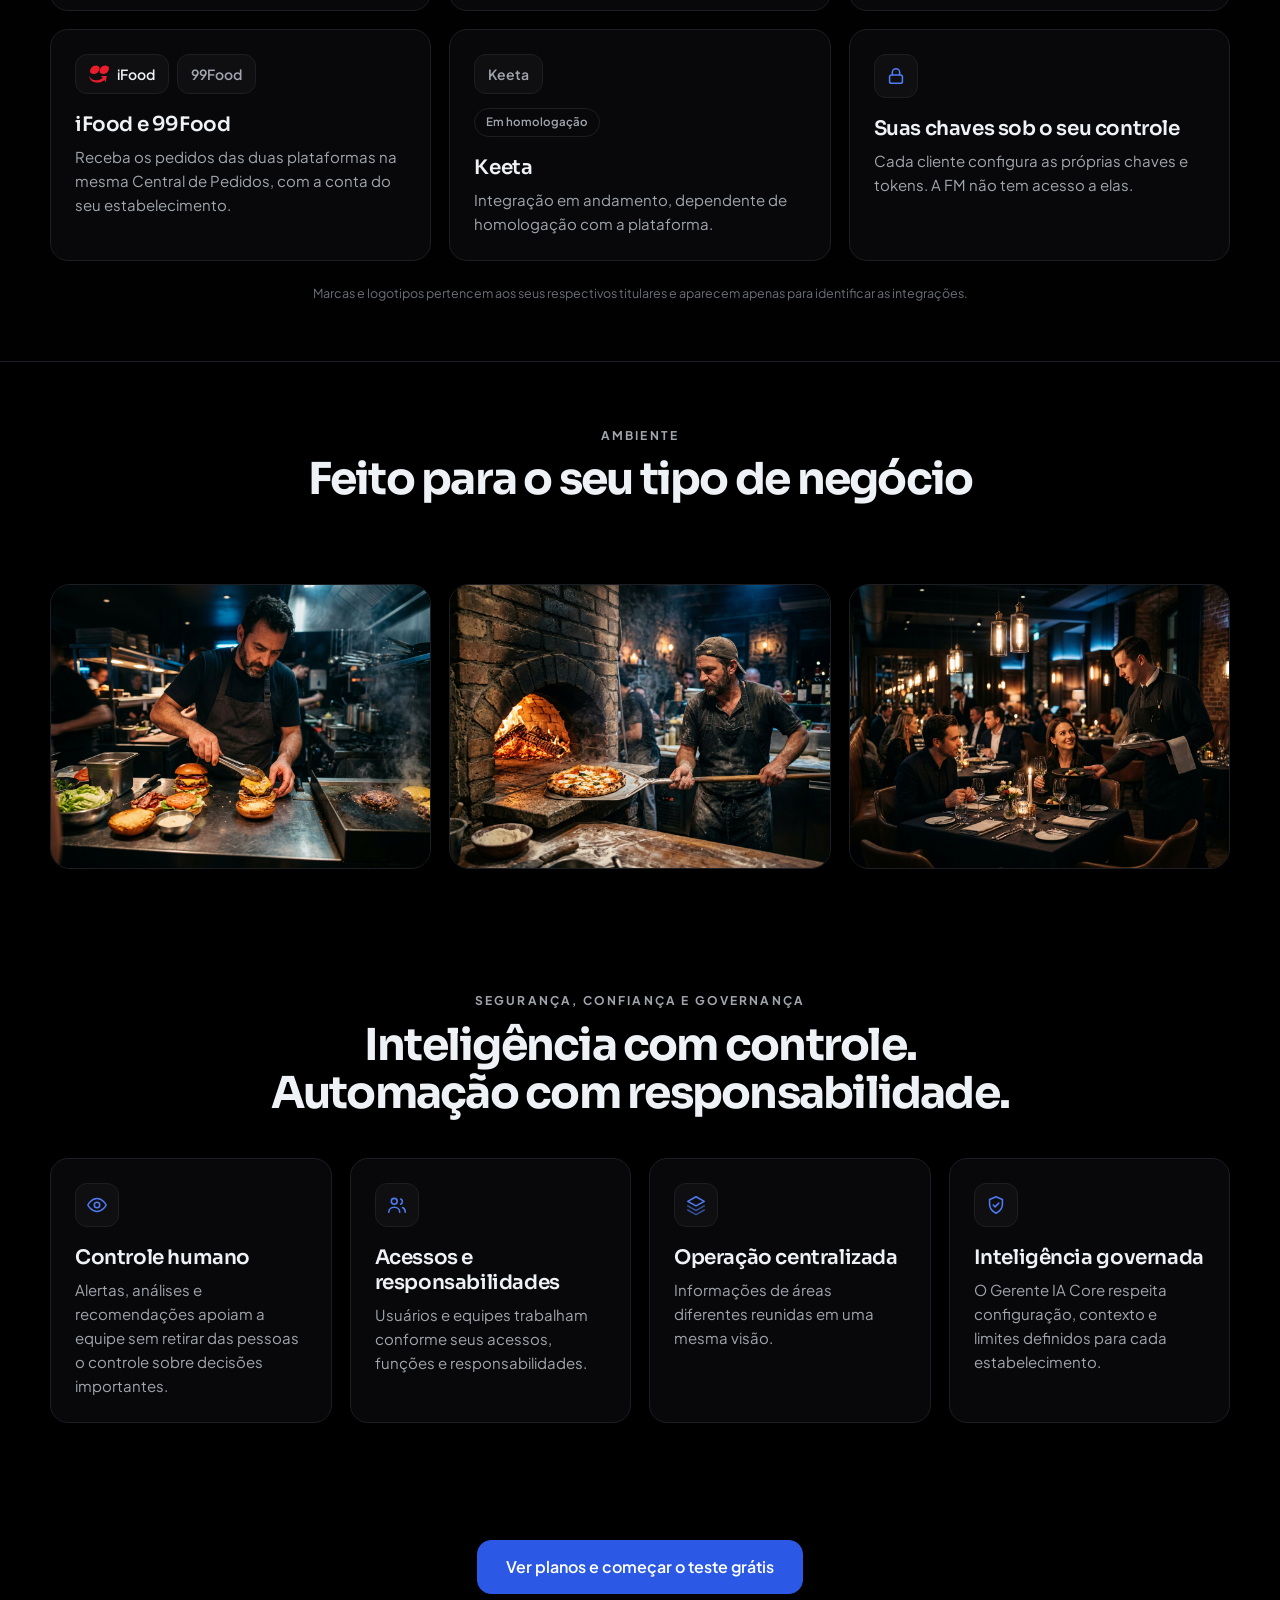
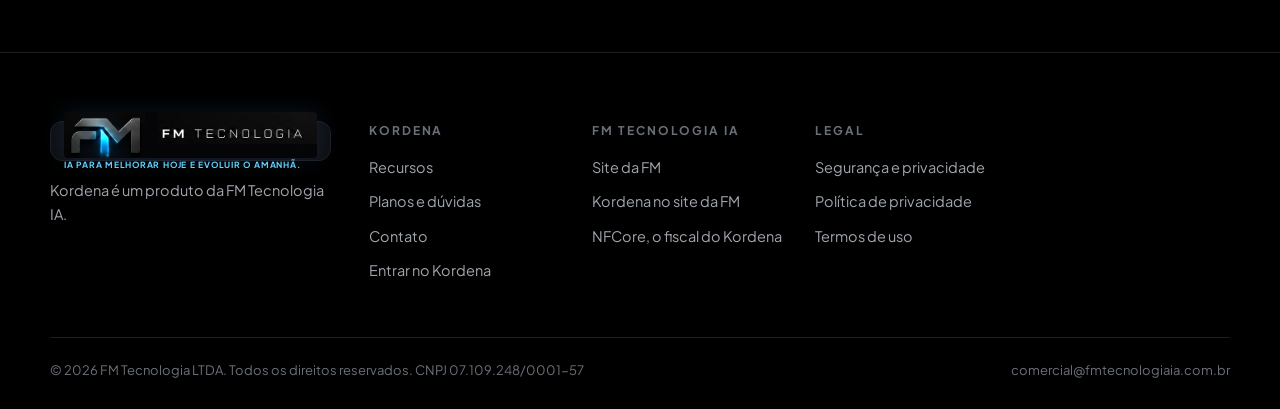
==== commit 18d303bd: "Site do Kordena: atendente com upsell e cross-sell Co-Authored-By: Claude Sonnet 5.5 <noreply@anthro" ====
--- a/index.html
+++ b/index.html
@@ -65,7 +65,21 @@
 <div><b>CLIENTE</b><span>Confirma o resumo</span></div>
 <div><b>PDV E COZINHA</b><span>O pedido cai direto, sem redigitar</span></div>
 </div>
-<div class="notice" style="margin-top:28px">Em preparação: sugestão de complementos na hora do pedido (bebida, sobremesa). A sua equipe continua no comando e decide o que for importante.</div>
+<h3 class="center" style="margin:40px 0 18px">Vendendo mais em cada pedido</h3>
+<div class="grid g3"><div class="card"><div class="ic"><svg class="i" viewBox="0 0 24 24" aria-hidden="true"><path d="M3 11v3a1 1 0 0 0 1 1h2l5 4V7L6 10H4a1 1 0 0 0-1 1ZM15 9a4 4 0 0 1 0 6M18 6.5a8 8 0 0 1 0 11"/></svg></div>
+<h3>Sugestão de complementos (upsell)</h3>
+<p>Na hora do pedido, sugere um acompanhamento, uma bebida ou um adicional a partir do que o cliente já escolheu.</p>
+</div>
+<div class="card"><div class="ic"><svg class="i" viewBox="0 0 24 24" aria-hidden="true"><path d="m12 3 9 5-9 5-9-5 9-5Z"/><path d="m3 13 9 5 9-5M3 17.5l9 5 9-5" opacity=".6"/></svg></div>
+<h3>Venda cruzada (cross-sell)</h3>
+<p>Combina itens do cardápio que costumam sair juntos, sempre com produto e preço do seu cadastro.</p>
+</div>
+<div class="card"><div class="ic"><svg class="i" viewBox="0 0 24 24" aria-hidden="true"><path d="m5 12.5 4.5 4.5L19 7.5"/></svg></div>
+<h3>Aceite e recusa registrados</h3>
+<p>O cliente aceita ou recusa a sugestão, e o pedido só é atualizado depois da confirmação dele.</p>
+</div>
+</div>
+<div class="notice" style="margin-top:28px">A sua equipe continua no comando e decide o que for importante.</div>
 </div>
 </section>
 <section class="sec soft" id="core"><div class="wrap"><div class="sh center"><span class="kick">Gerente IA Core</span><h2>Uma venda não termina no caixa. O Kordena acompanha o caminho inteiro.</h2>
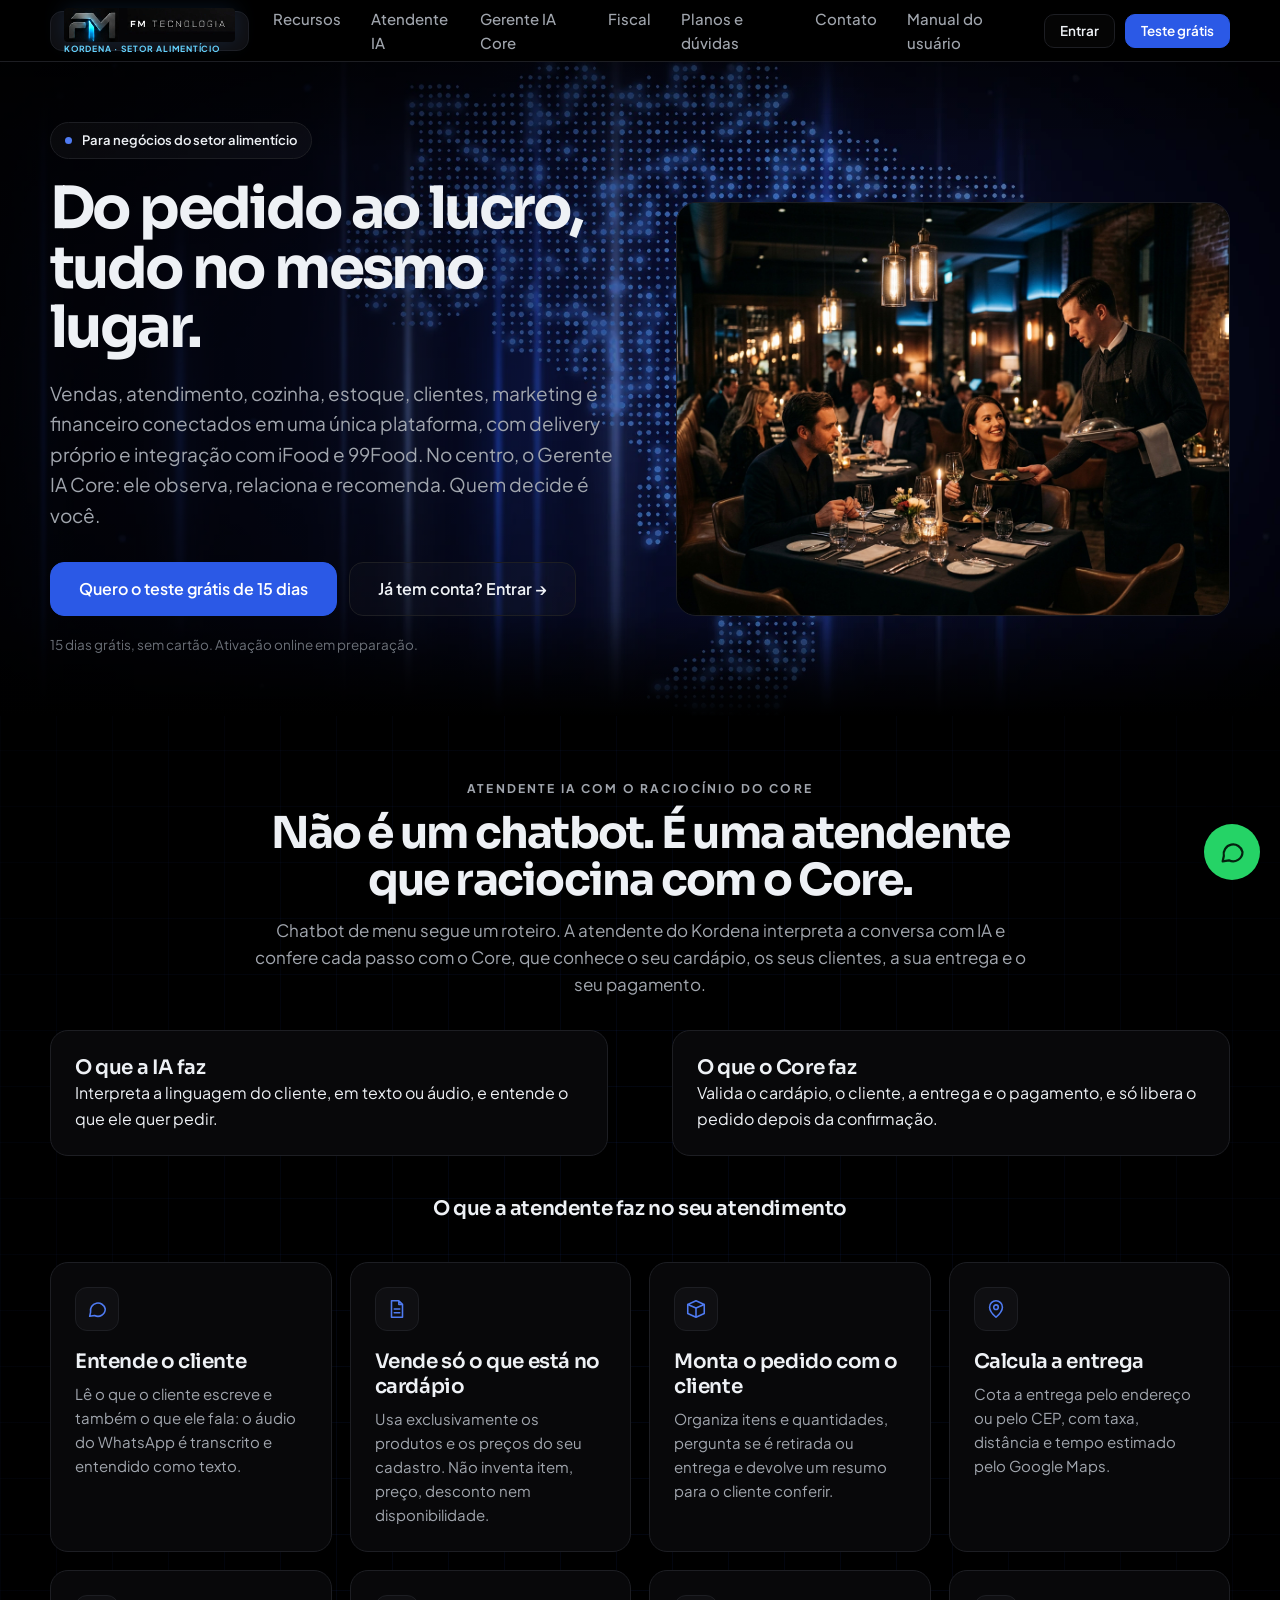
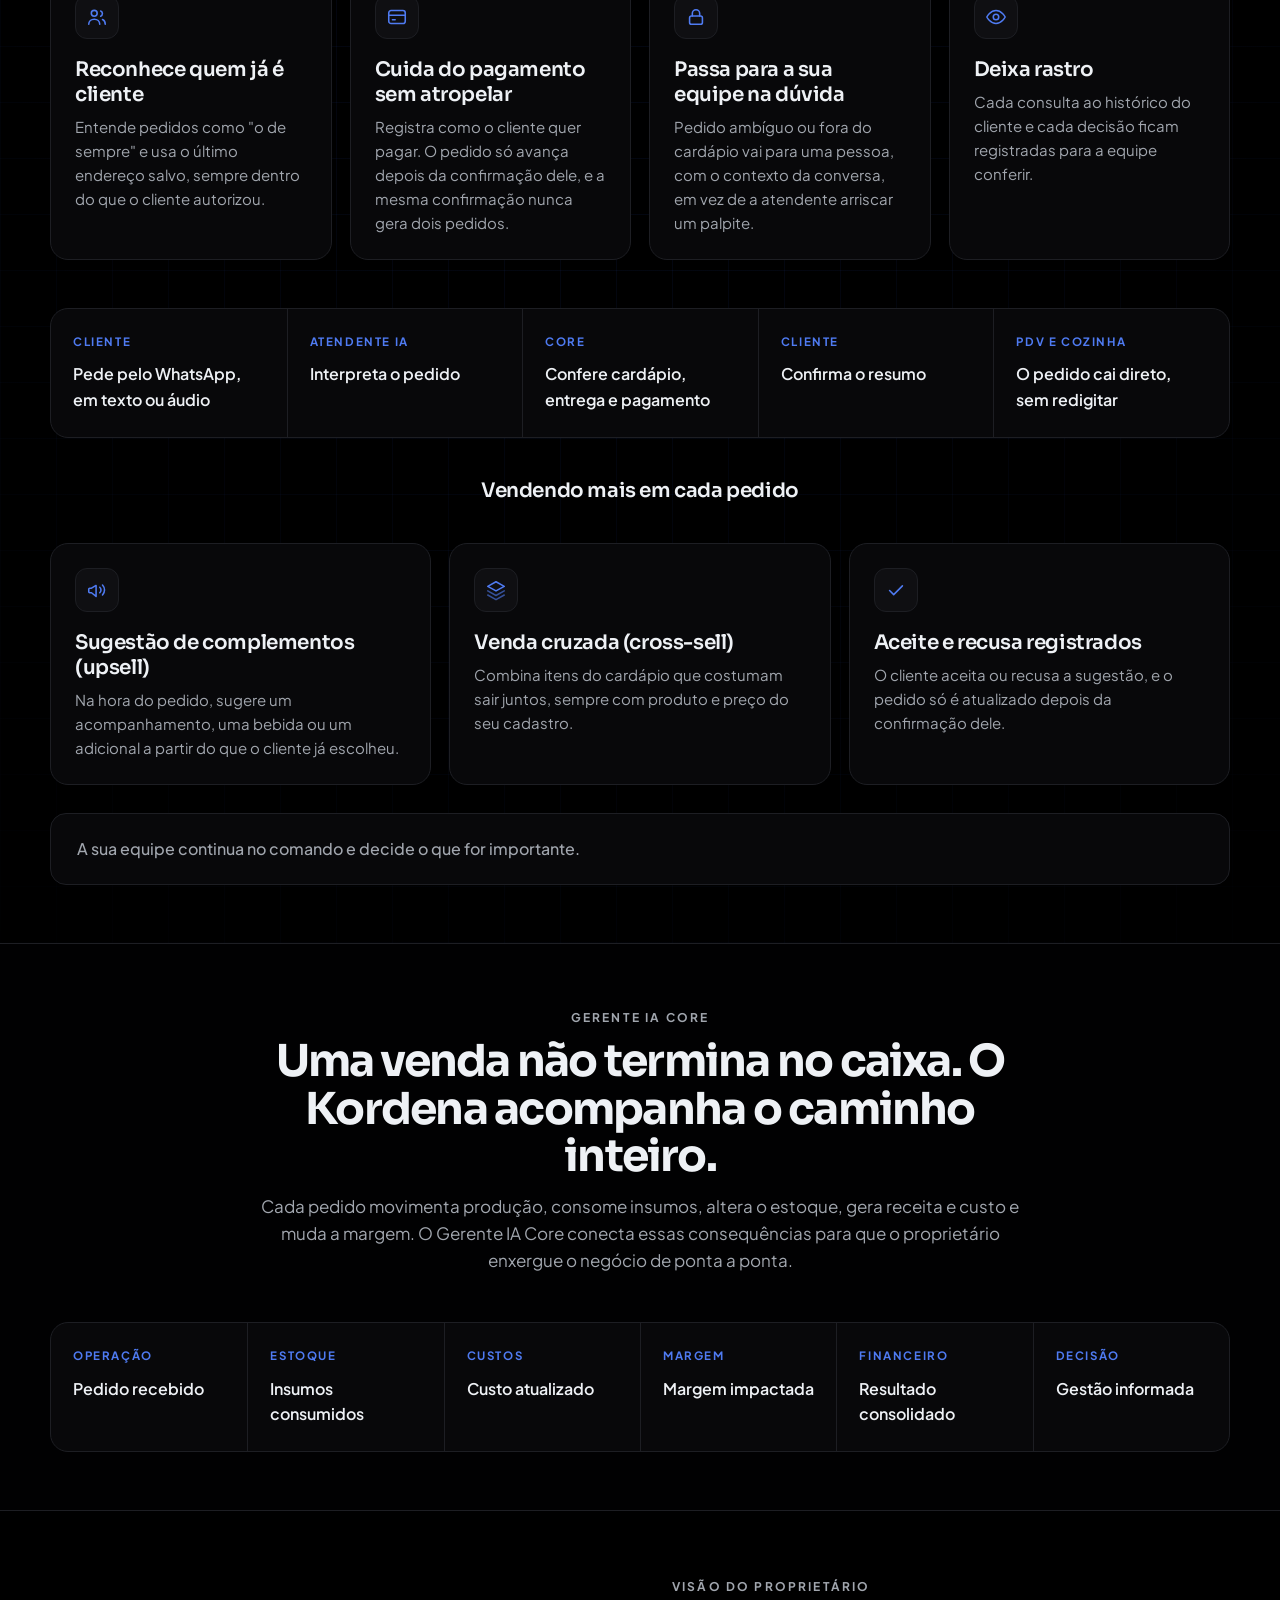
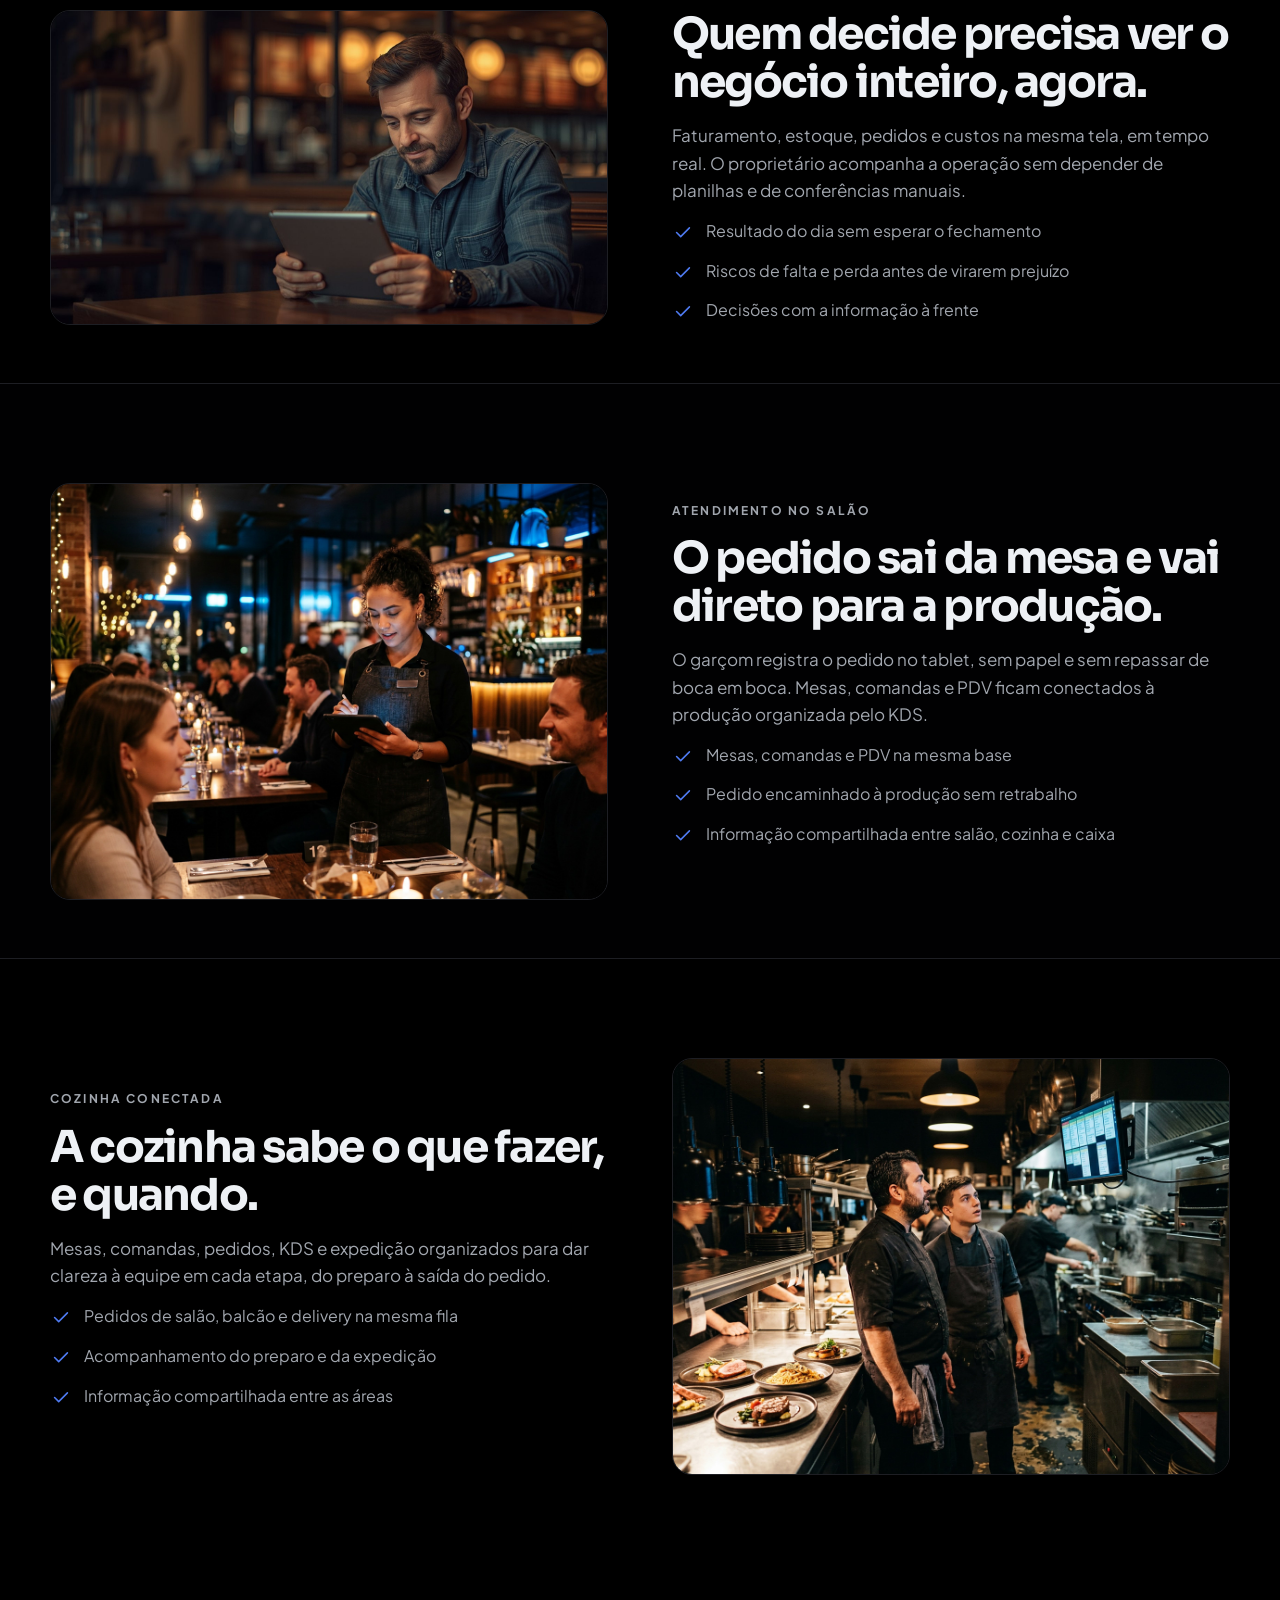
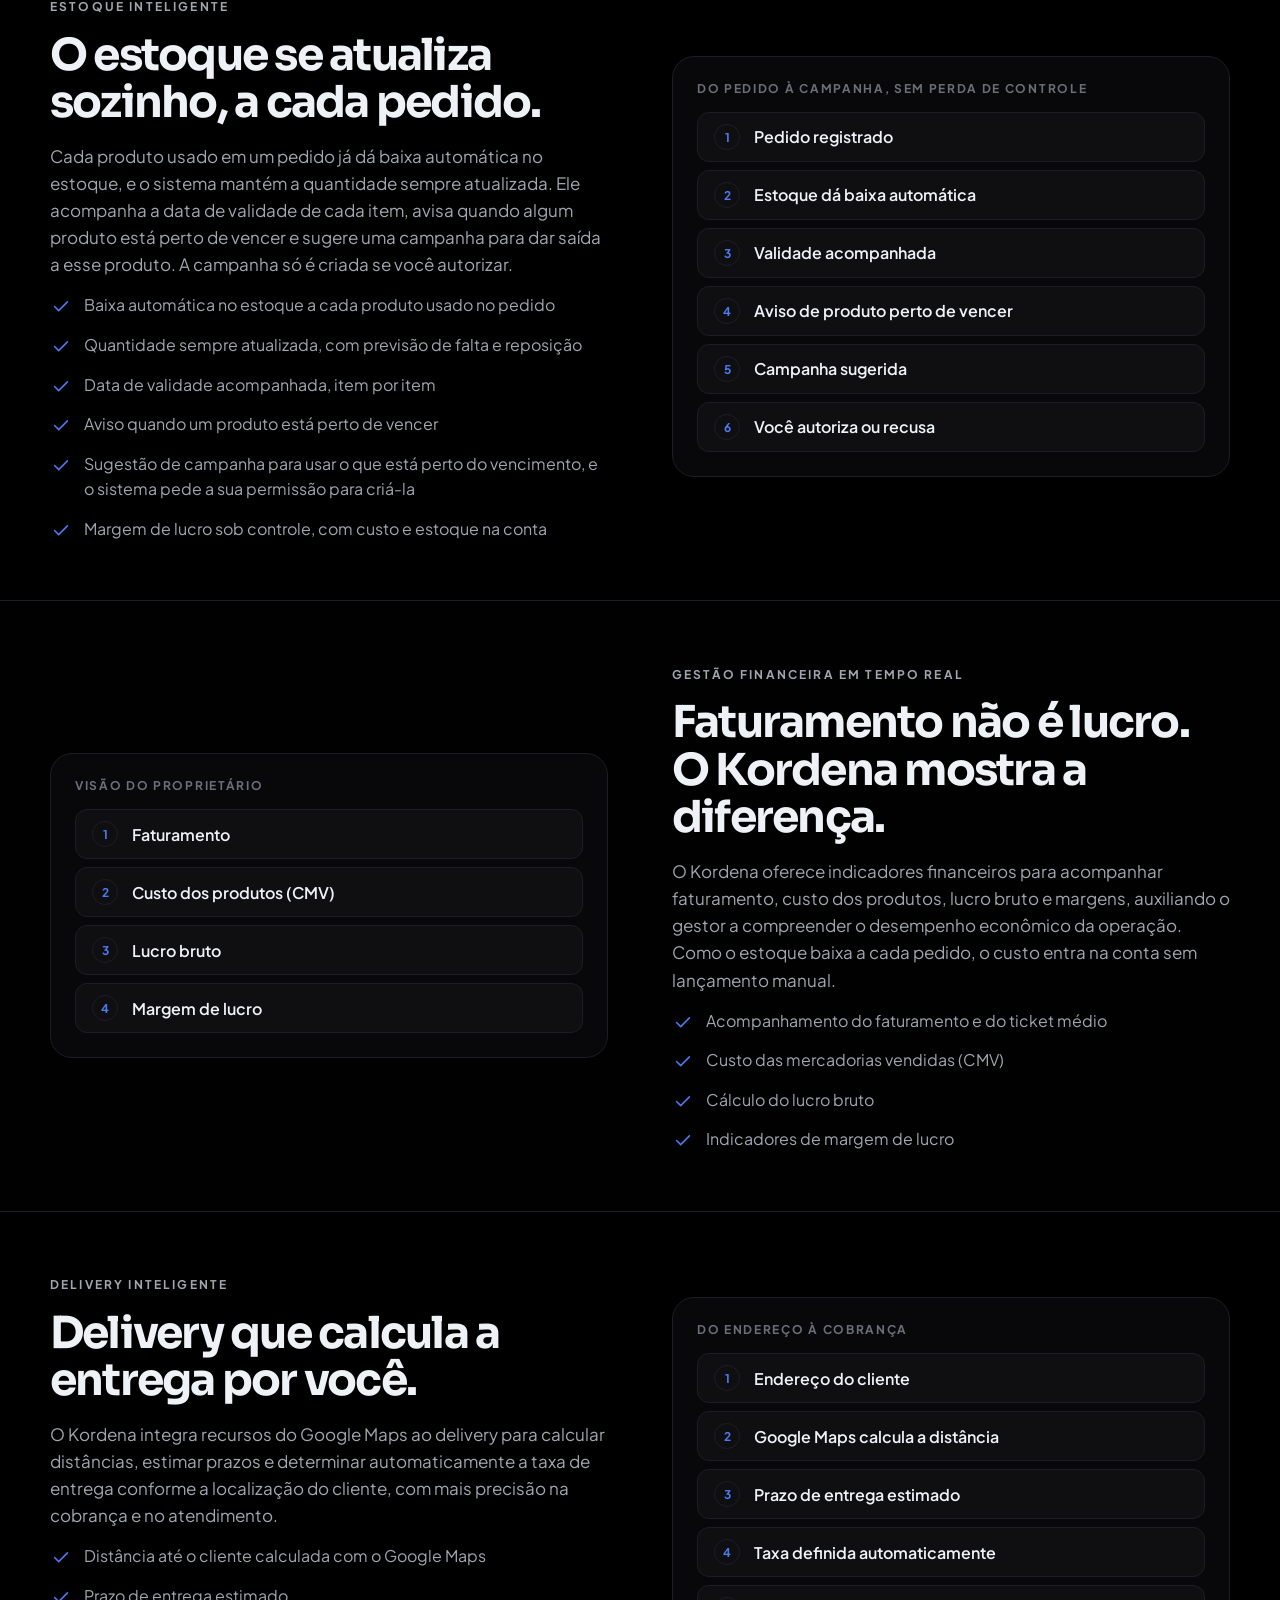
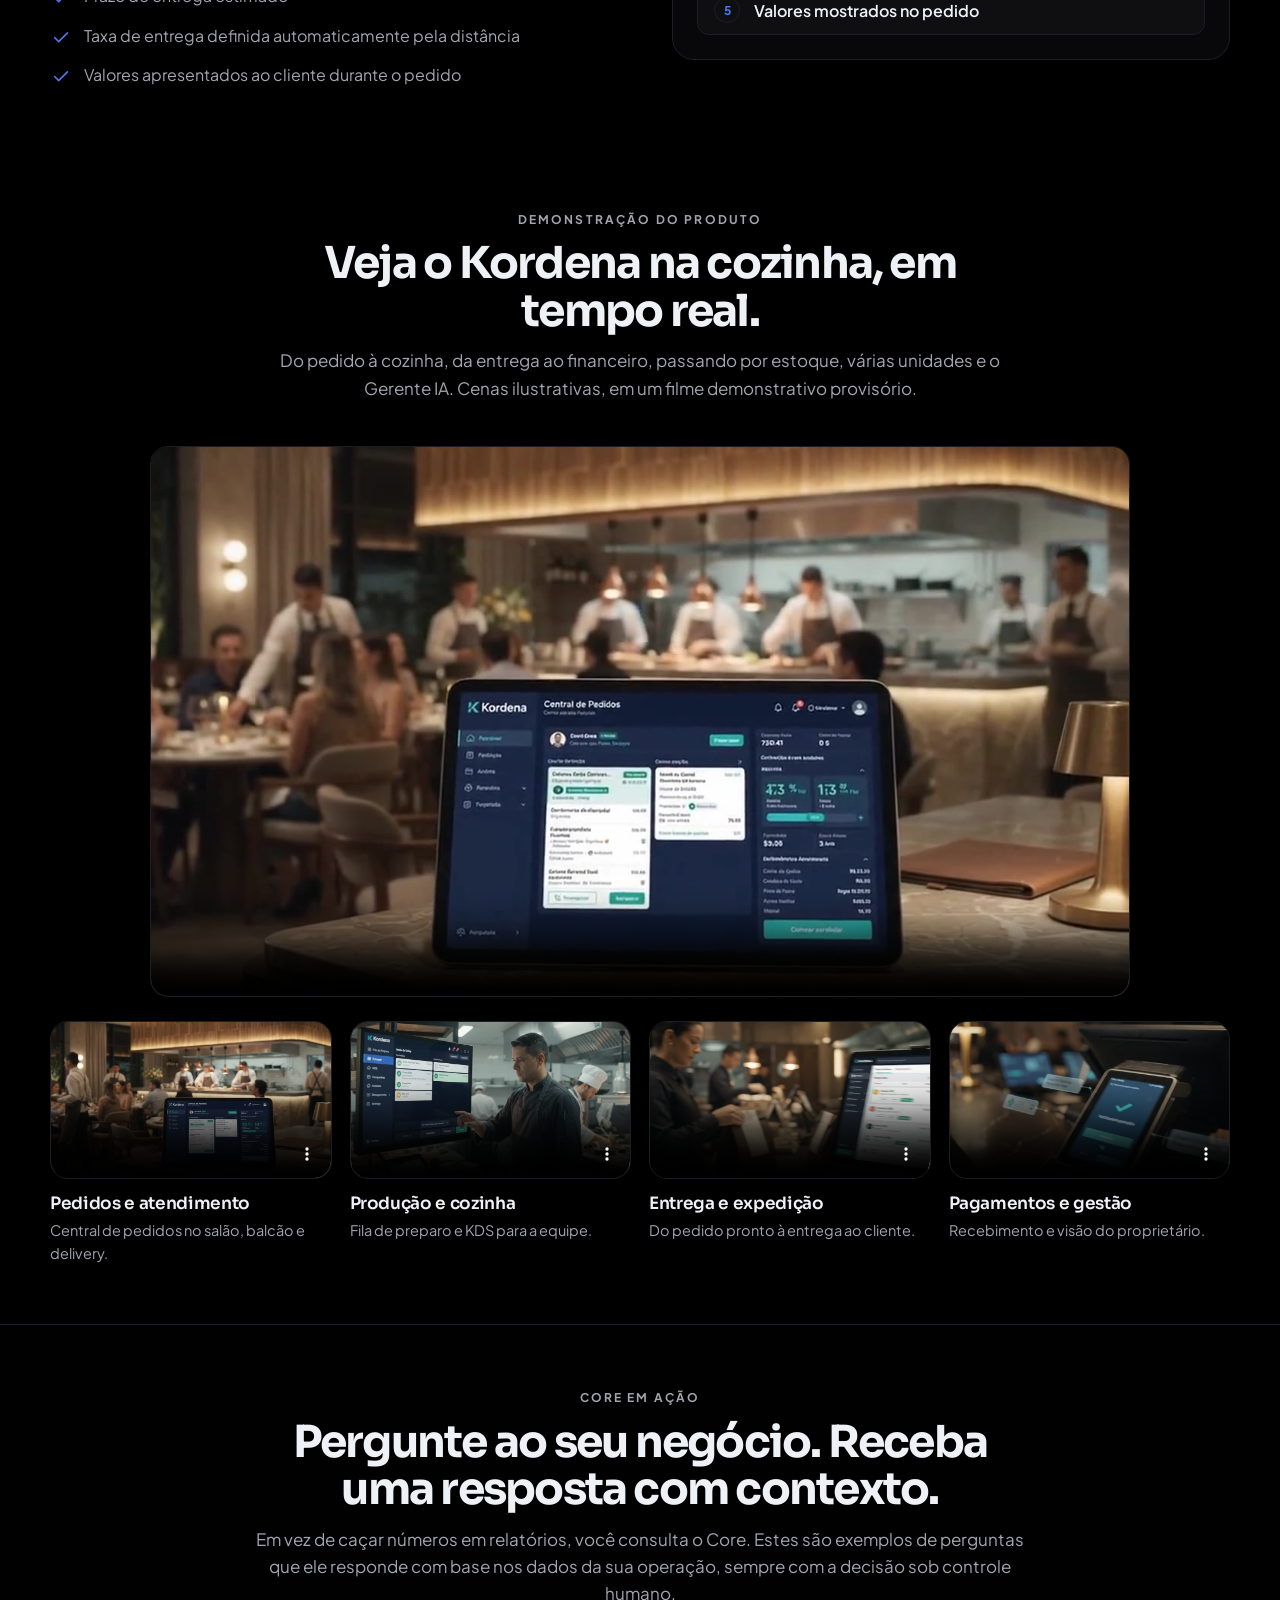
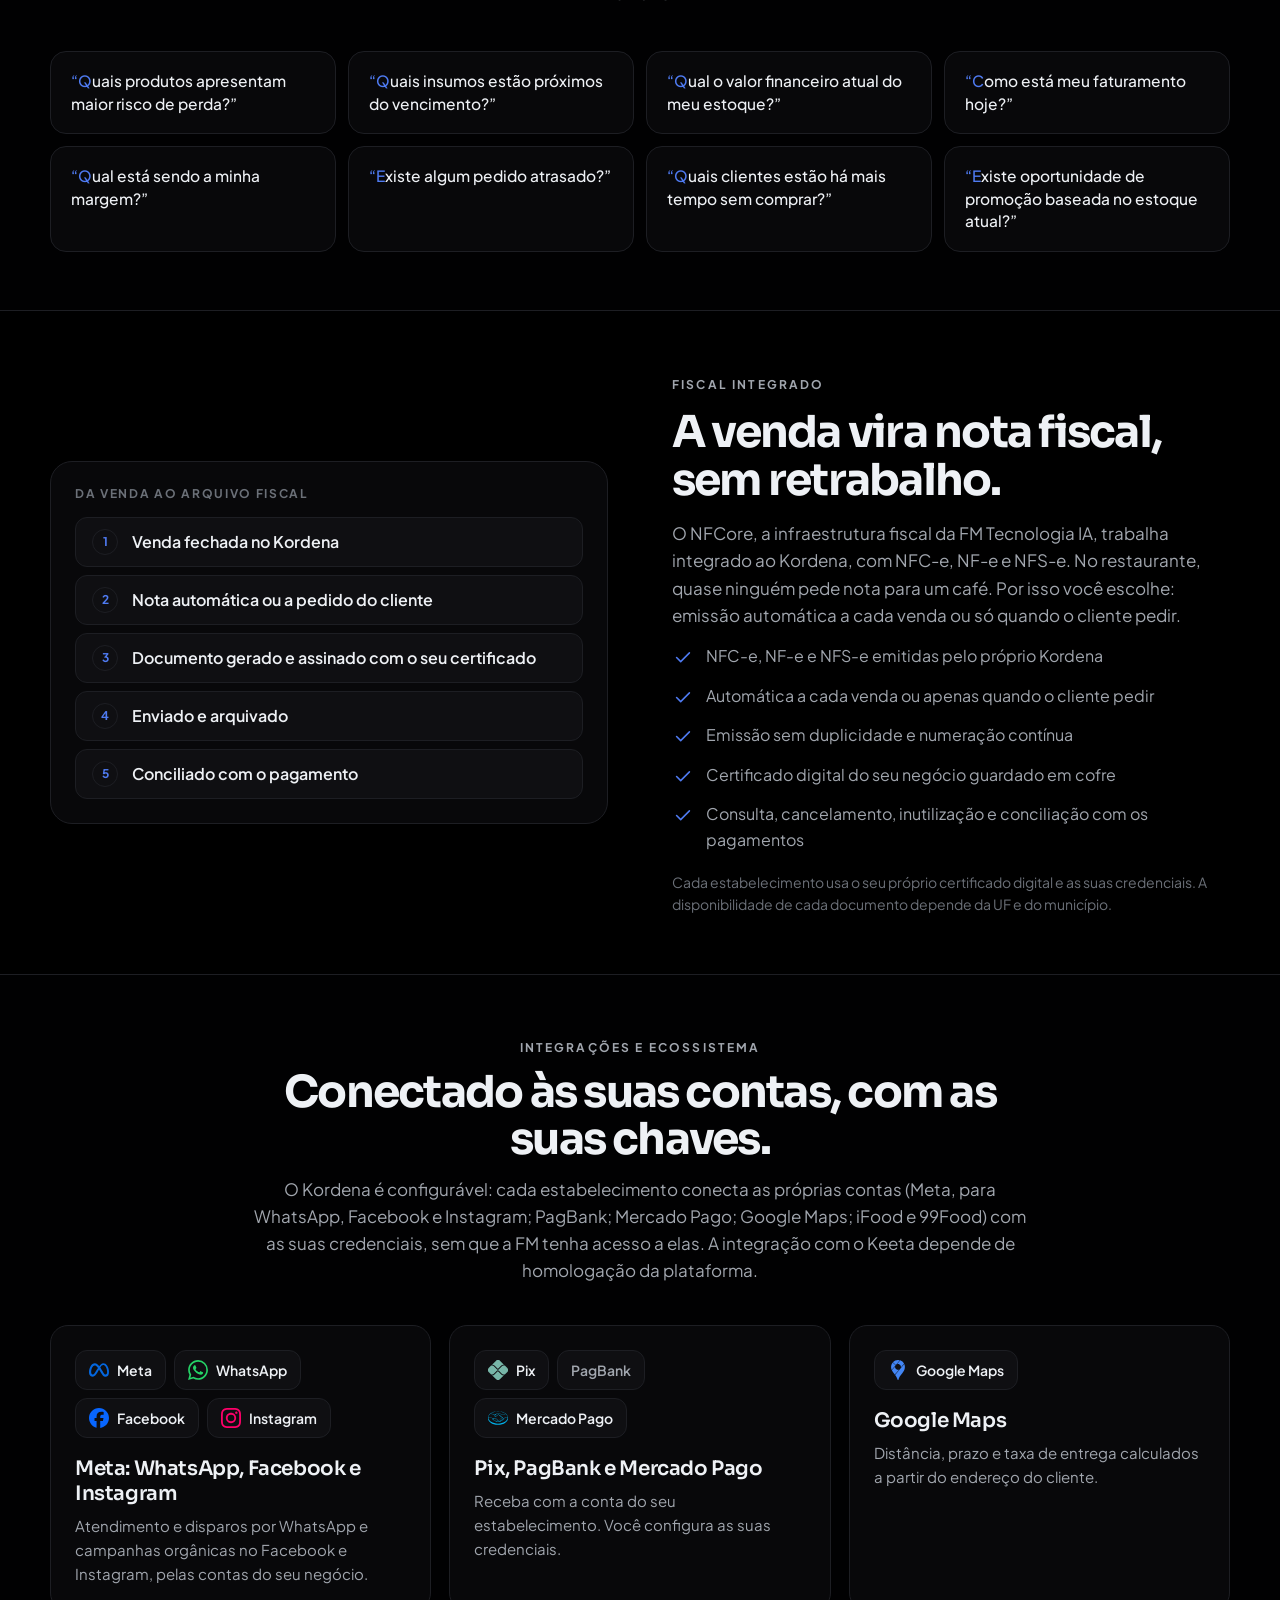
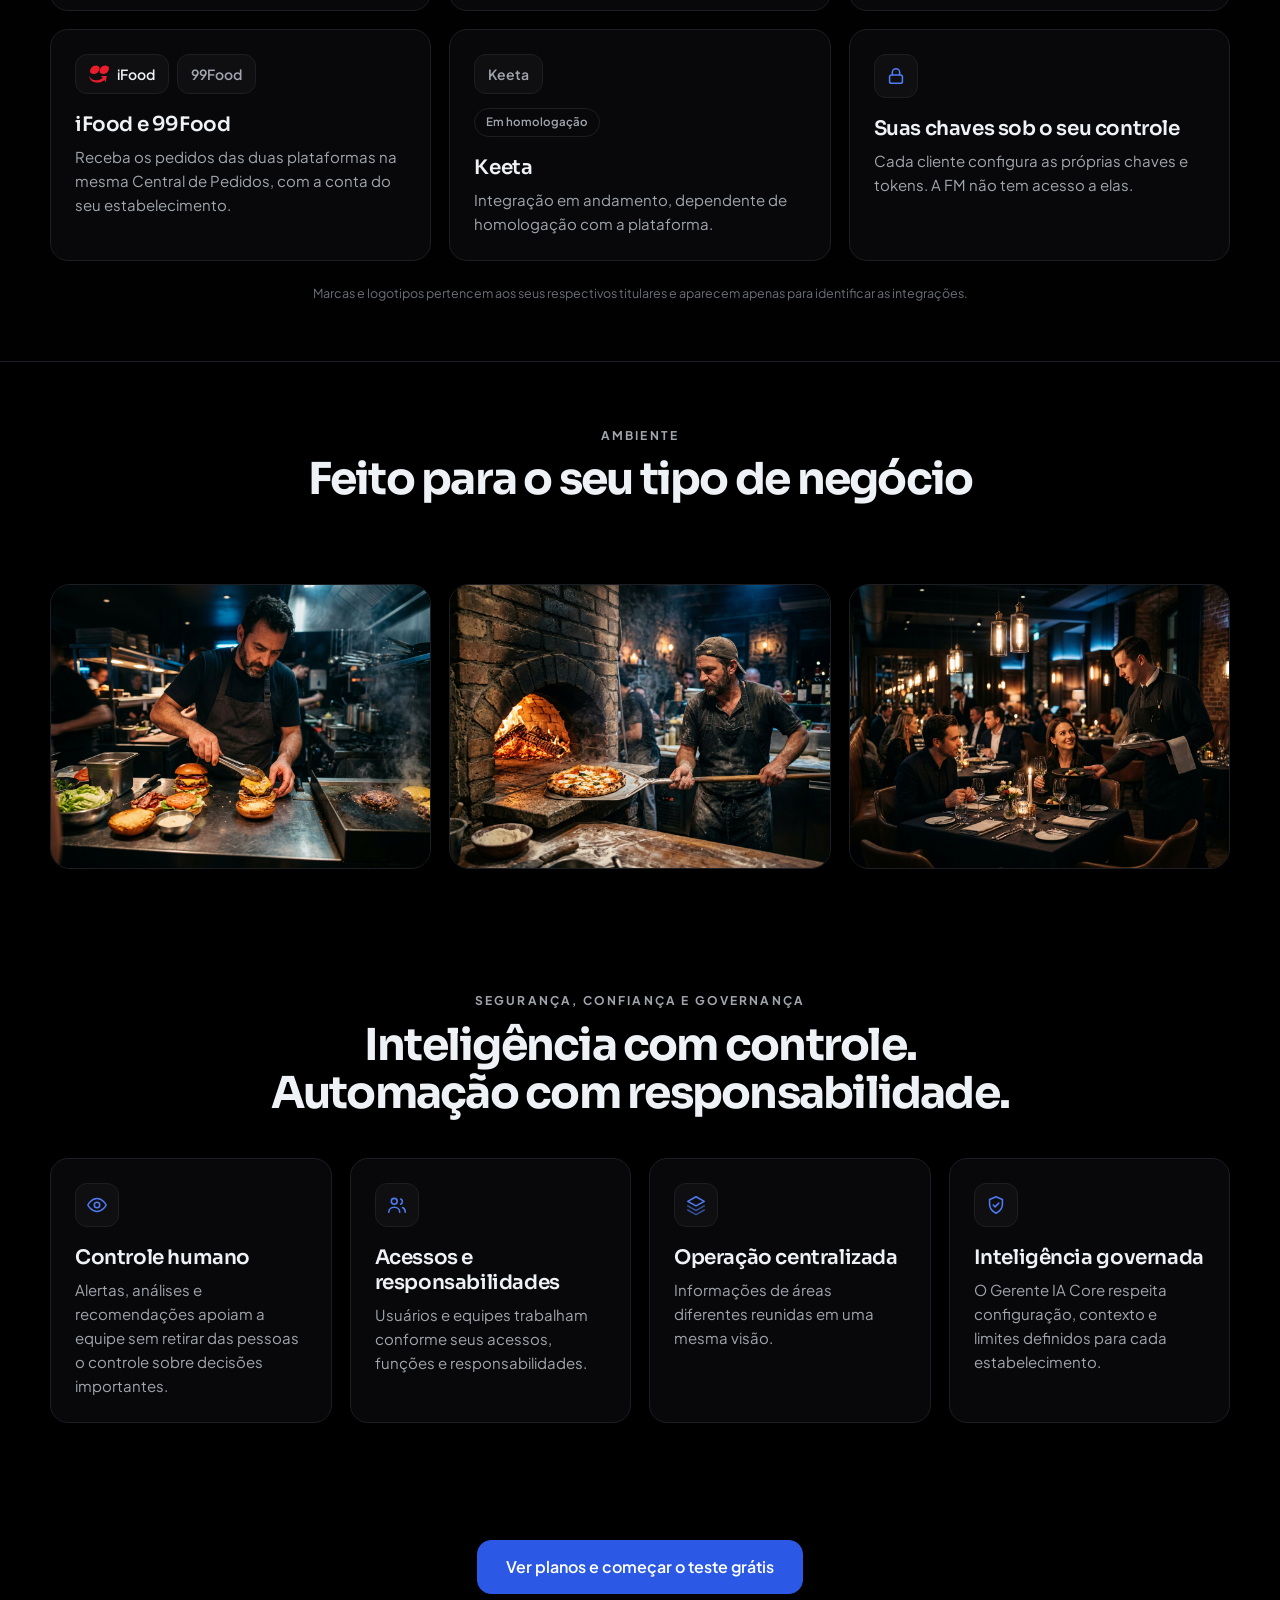
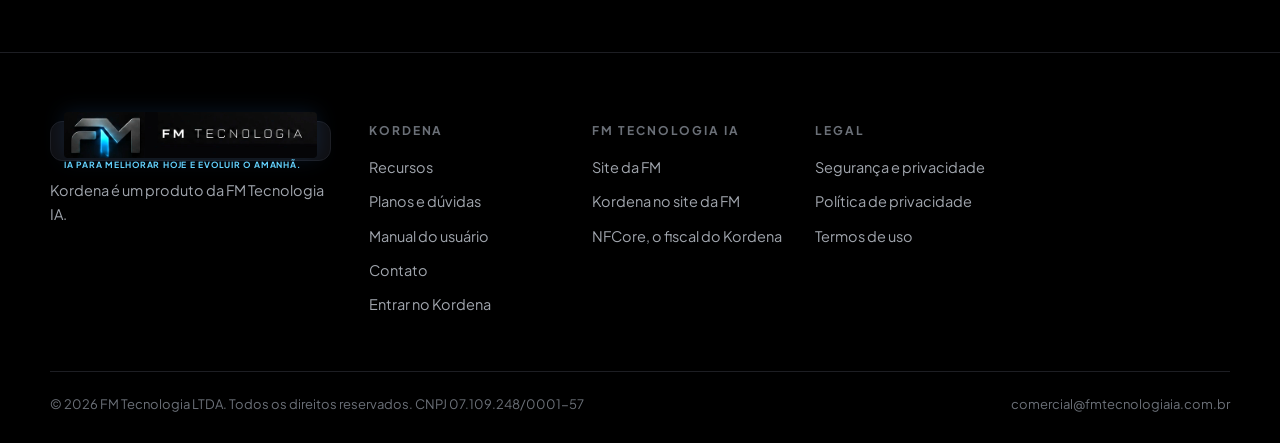
==== commit 9f5cf3a0: "feat(site): manual do usuario navegavel com PDF para download" ====
--- a/index.html
+++ b/index.html
@@ -1,7 +1,7 @@
 <!doctype html><html lang="pt-BR" data-p="kordena"><head><meta charset="utf-8"><meta name="viewport" content="width=device-width,initial-scale=1"><title>Kordena — gestão inteligente de ponta a ponta para o setor alimentício</title><meta name="description" content="Kordena conecta pedidos, cozinha, estoque, delivery, marketing, fiscal e financeiro em uma plataforma coordenada pelo Gerente IA Core, para restaurantes, pizzarias, padarias e outros negócios de alimentação."><meta property="og:title" content="Kordena — gestão inteligente de ponta a ponta para o setor alimentício"><meta property="og:description" content="Kordena conecta pedidos, cozinha, estoque, delivery, marketing, fiscal e financeiro em uma plataforma coordenada pelo Gerente IA Core, para restaurantes, pizzarias, padarias e outros negócios de alimentação."><meta property="og:type" content="website"><meta name="twitter:card" content="summary_large_image"><link rel="icon" type="image/png" href="assets/brand/fm/favicon.png">
 <link rel="preconnect" href="https://fonts.googleapis.com"><link rel="preconnect" href="https://fonts.gstatic.com" crossorigin><link href="https://fonts.googleapis.com/css2?family=Plus+Jakarta+Sans:wght@400;500;600;700&family=Sora:wght@500;600;700;800&display=swap" rel="stylesheet"><link rel="stylesheet" href="assets/site.css?v=7cc5dd1b"></head><body>
 <a class="skip" href="#conteudo">Pular para o conteúdo</a><header class="nav"><div class="wrap"><a class="brand" href="index.html"><span class="wm"><img src="assets/brand/fm/logo-fm.webp" width="626" height="114" alt="FM Tecnologia IA"><small>Kordena · Setor alimentício</small></span></a>
-<nav class="menu" id="menu" aria-label="Principal"><a href="recursos.html" class="">Recursos</a><a href="index.html#atendente" class="">Atendente IA</a><a href="index.html#core" class="">Gerente IA Core</a><a href="index.html#fiscal" class="">Fiscal</a><a href="planos.html" class="">Planos e dúvidas</a><a href="contato.html" class="">Contato</a></nav>
+<nav class="menu" id="menu" aria-label="Principal"><a href="recursos.html" class="">Recursos</a><a href="index.html#atendente" class="">Atendente IA</a><a href="index.html#core" class="">Gerente IA Core</a><a href="index.html#fiscal" class="">Fiscal</a><a href="planos.html" class="">Planos e dúvidas</a><a href="contato.html" class="">Contato</a><a href="manual.html" class="">Manual do usuário</a></nav>
 <div class="nr"><a class="btn sm" href="https://app.kordenaia.com.br">Entrar</a><a class="btn sm k" href="planos.html">Teste grátis</a><button class="burger" id="burger" aria-label="Menu">☰</button></div>
 </div>
 </header>
@@ -314,7 +314,7 @@
 </div>
 <div><h6>Kordena</h6>
 <ul><li><a href="recursos.html">Recursos</a></li>
-<li><a href="planos.html">Planos e dúvidas</a></li>
+<li><a href="planos.html">Planos e dúvidas</a></li><li><a href="manual.html">Manual do usuário</a></li>
 <li><a href="contato.html">Contato</a></li>
 <li><a href="https://app.kordenaia.com.br">Entrar no Kordena</a></li>
 </ul>
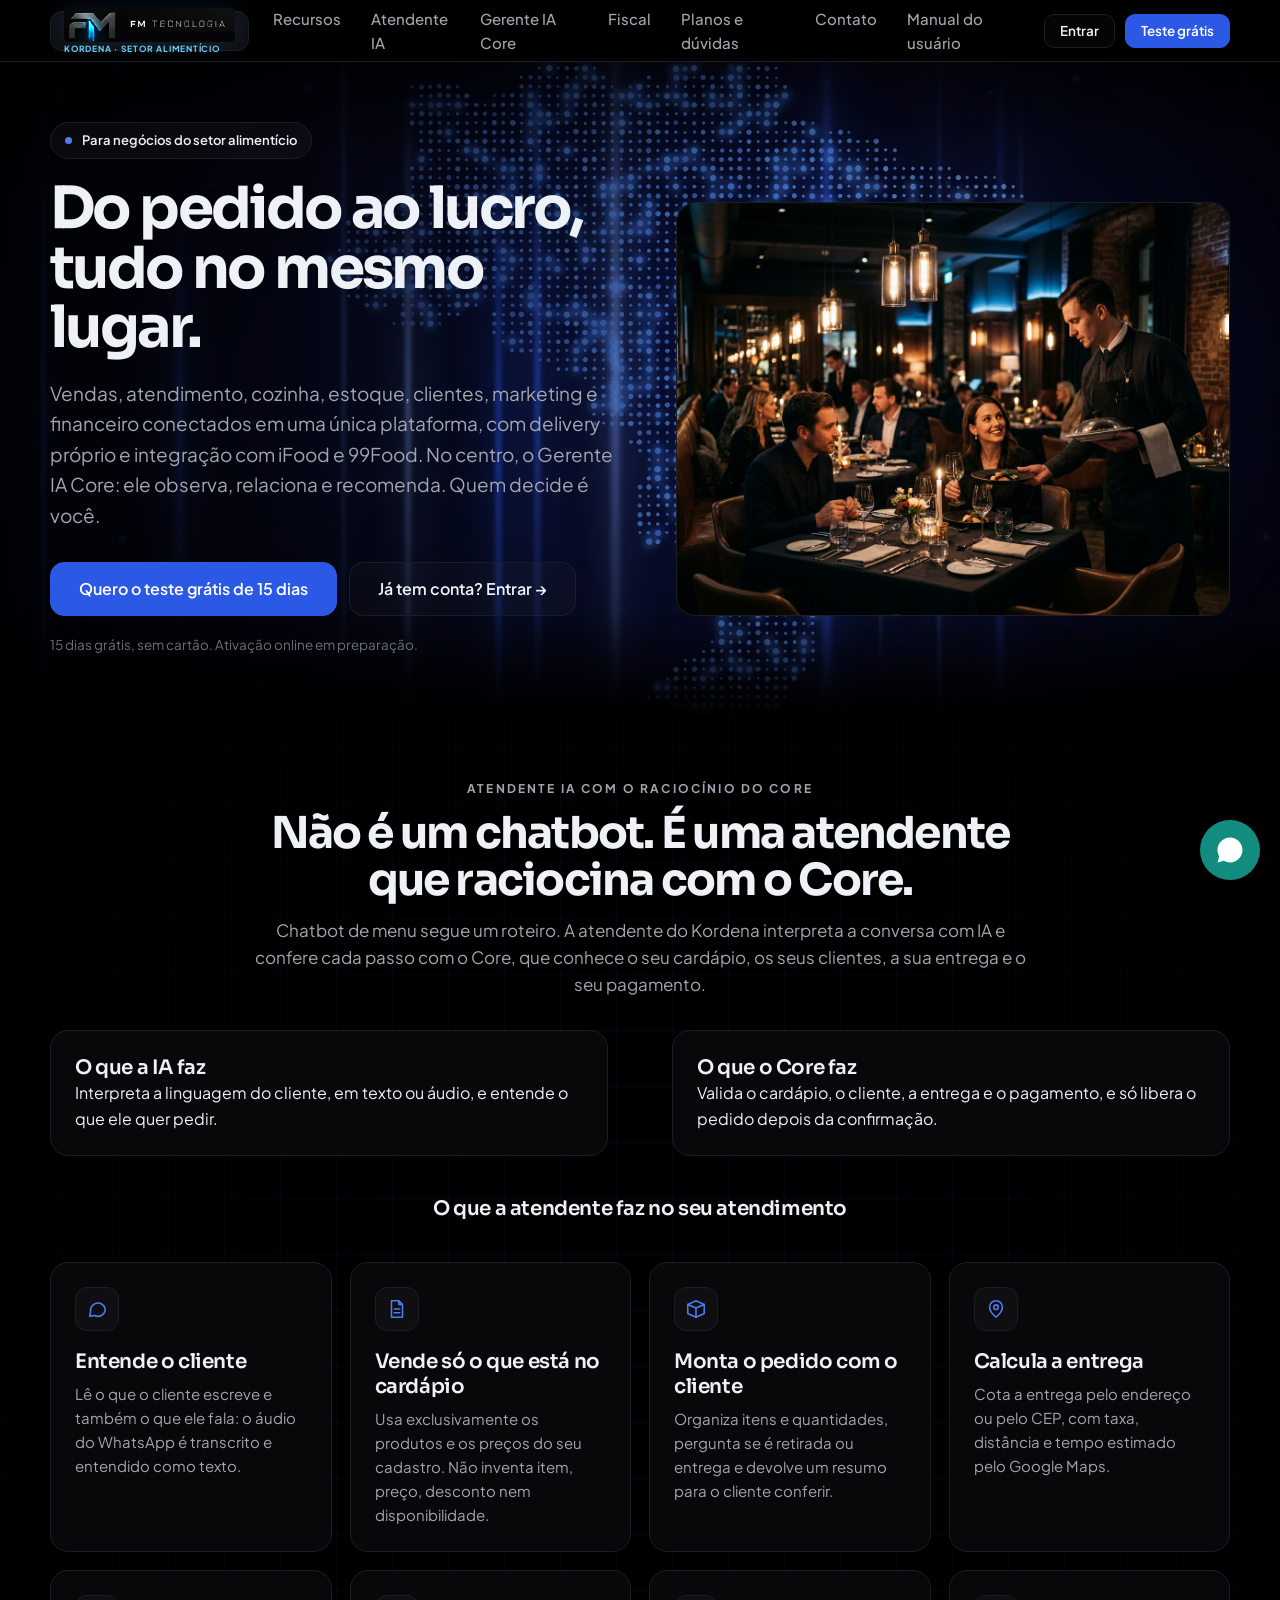
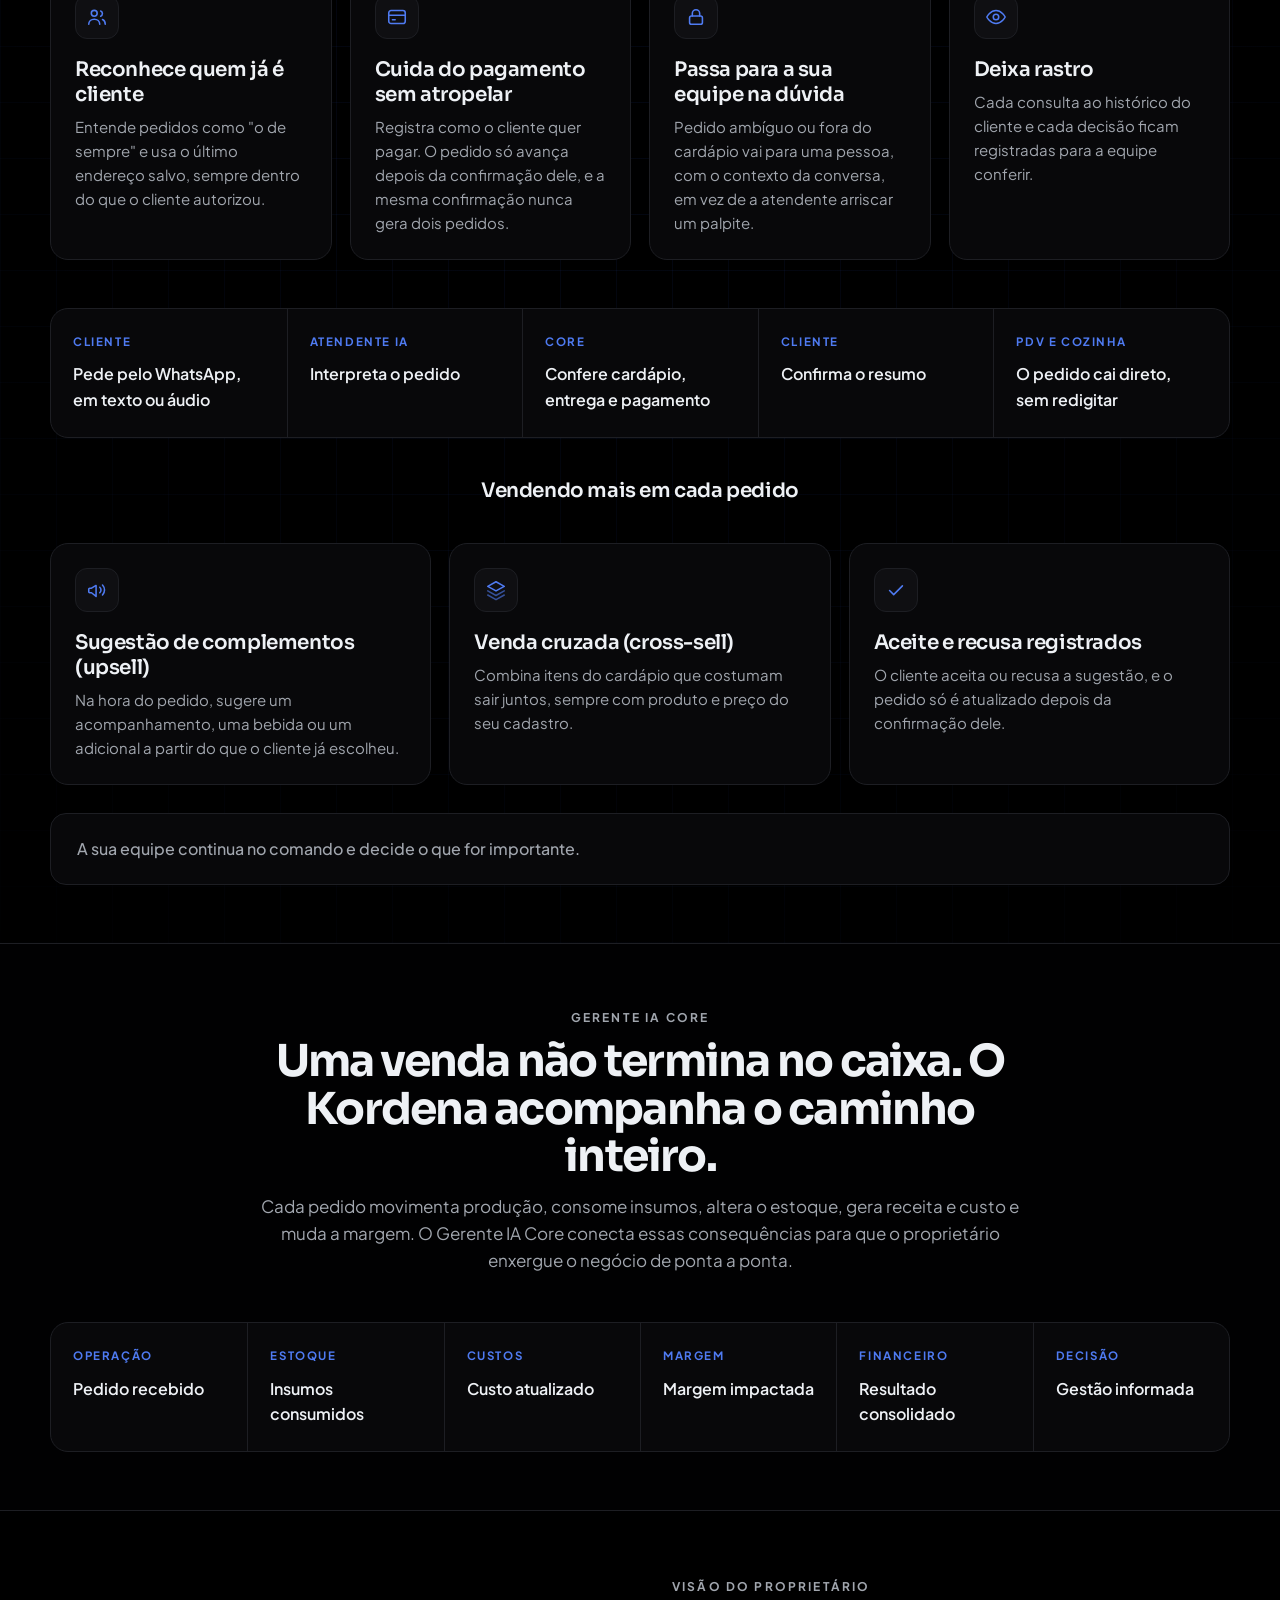
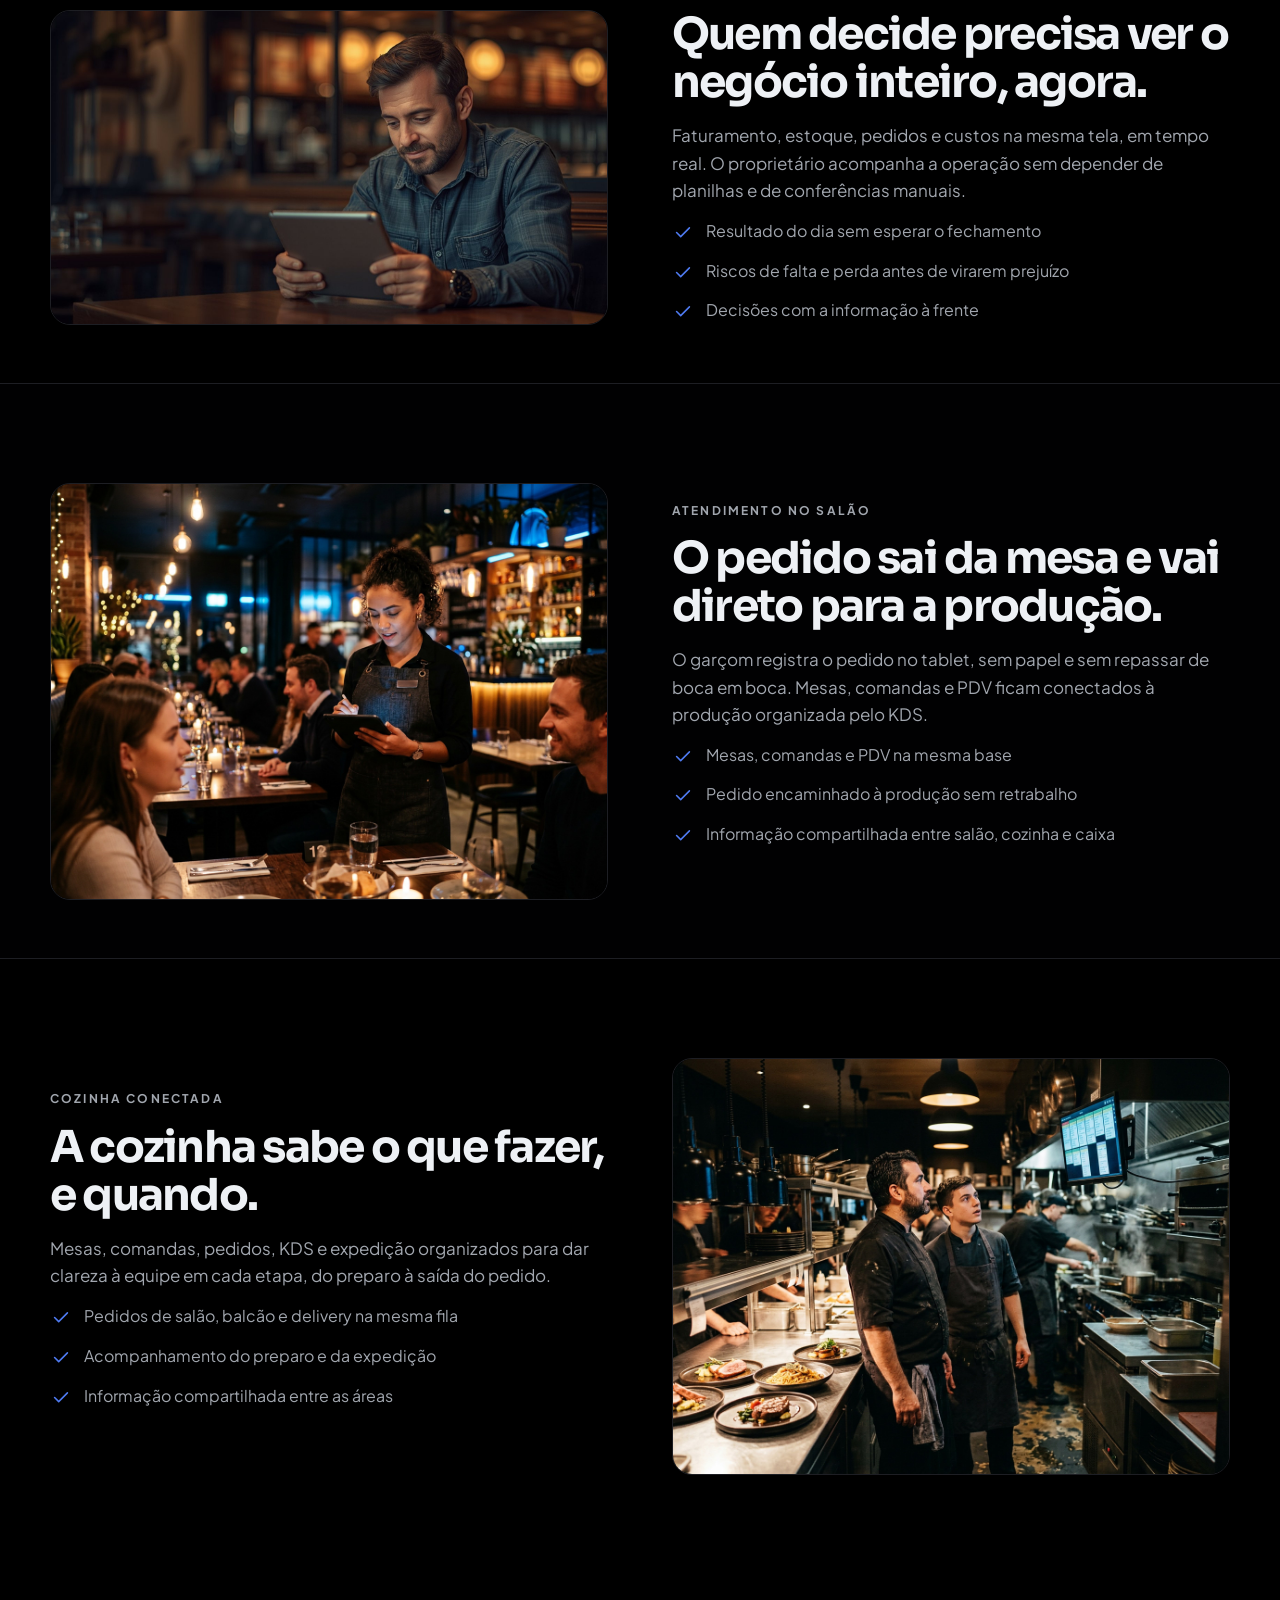
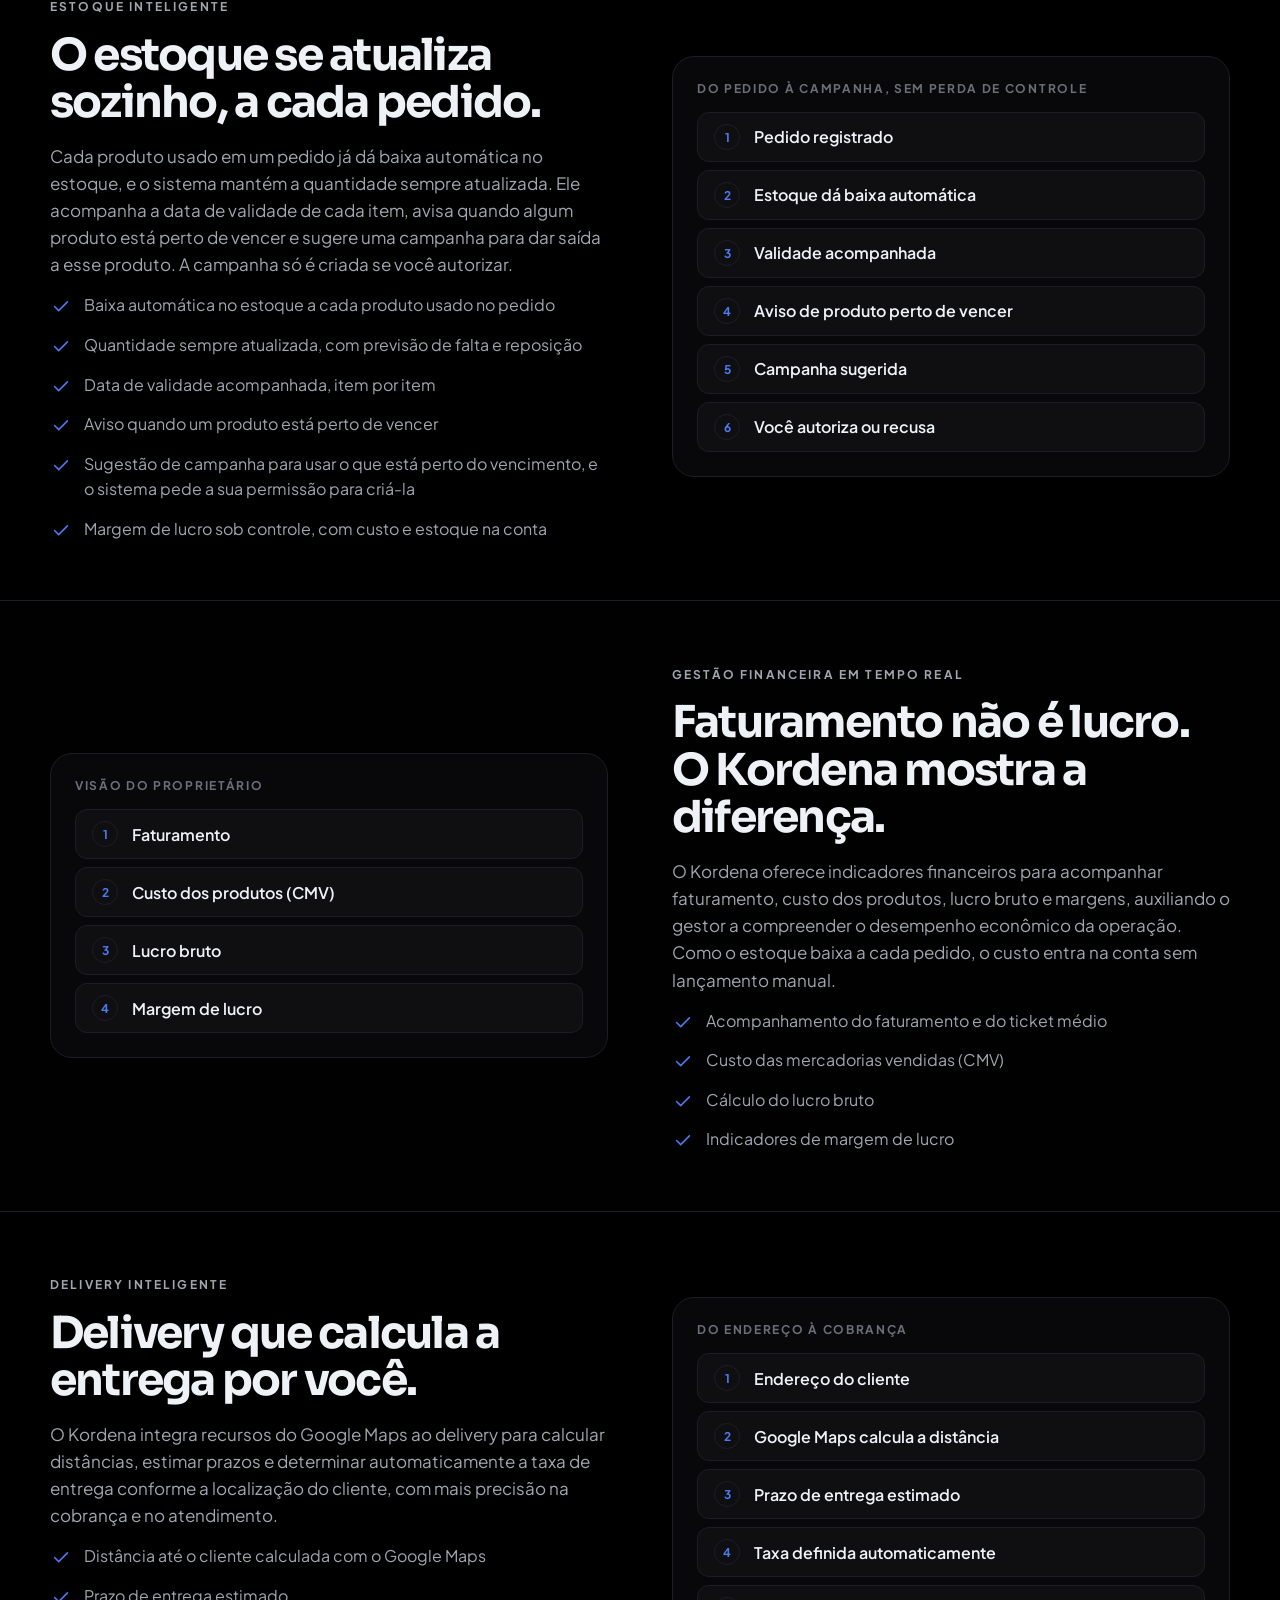
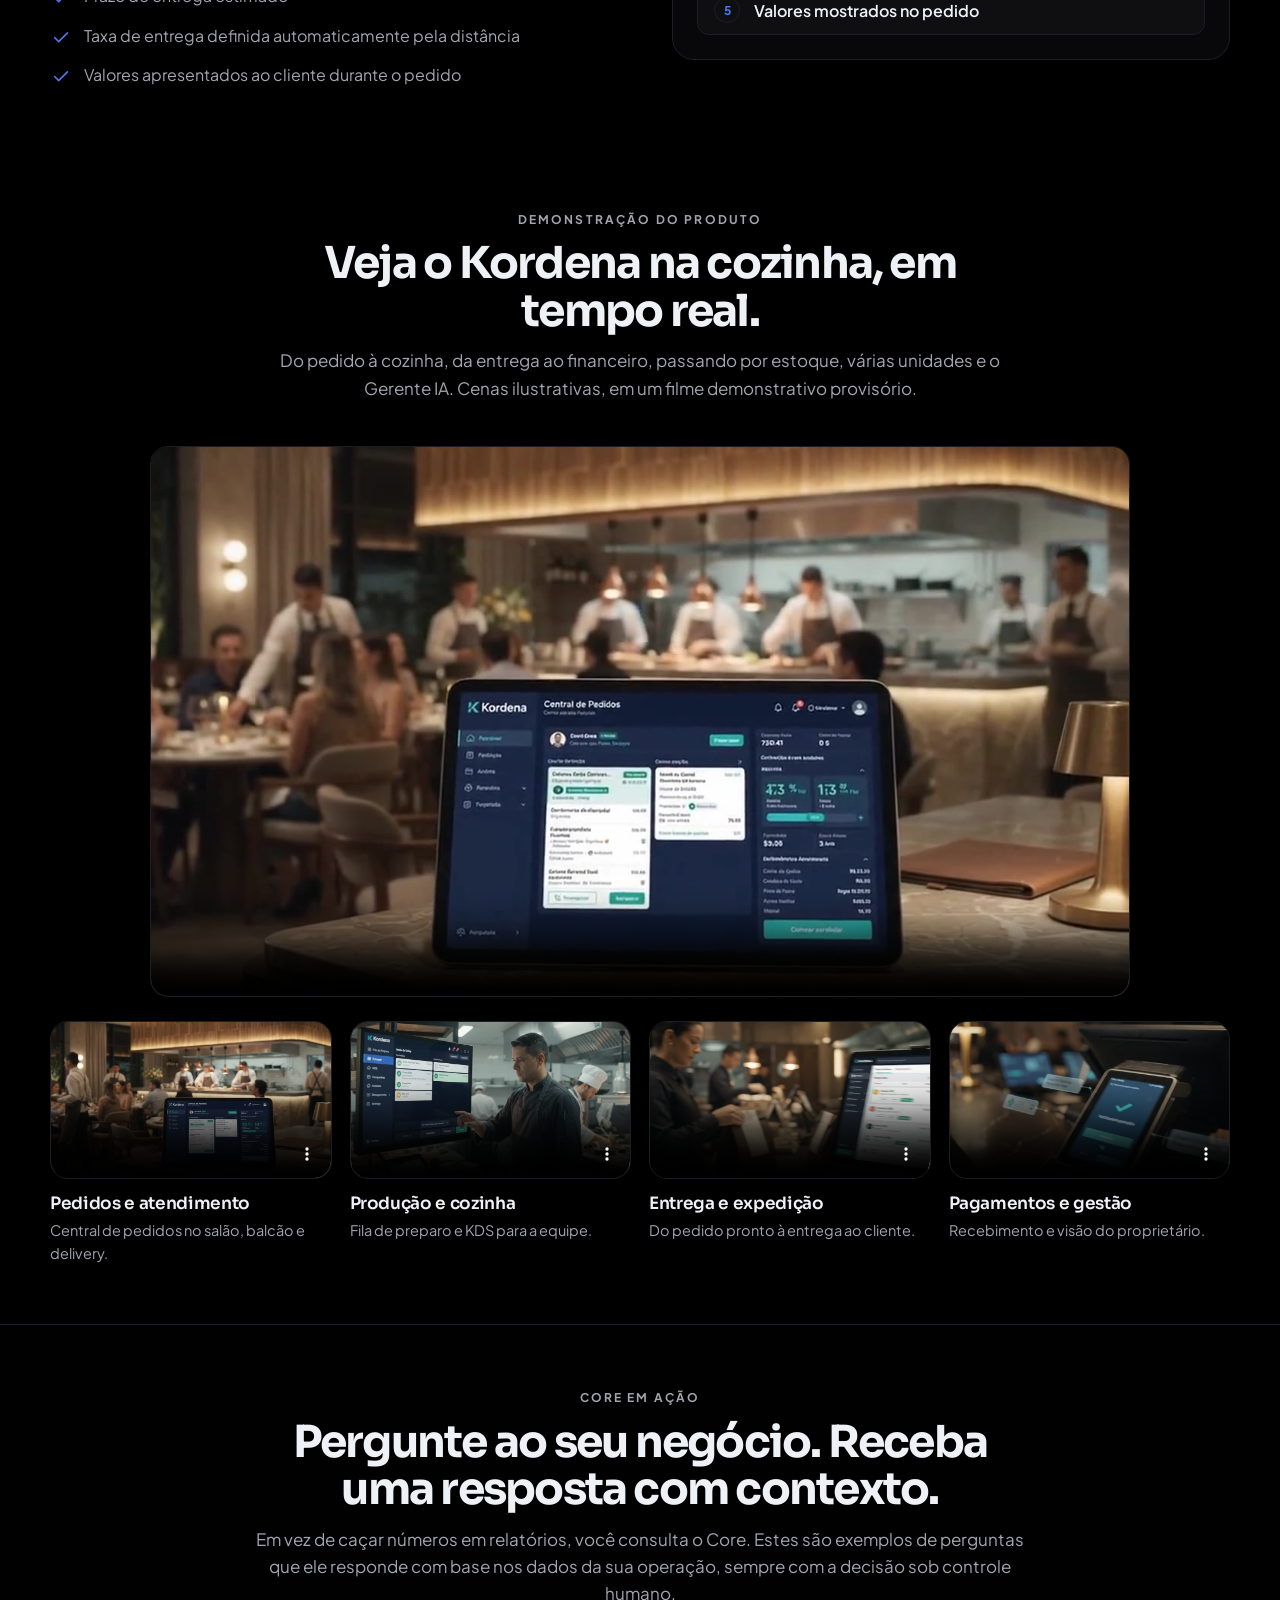
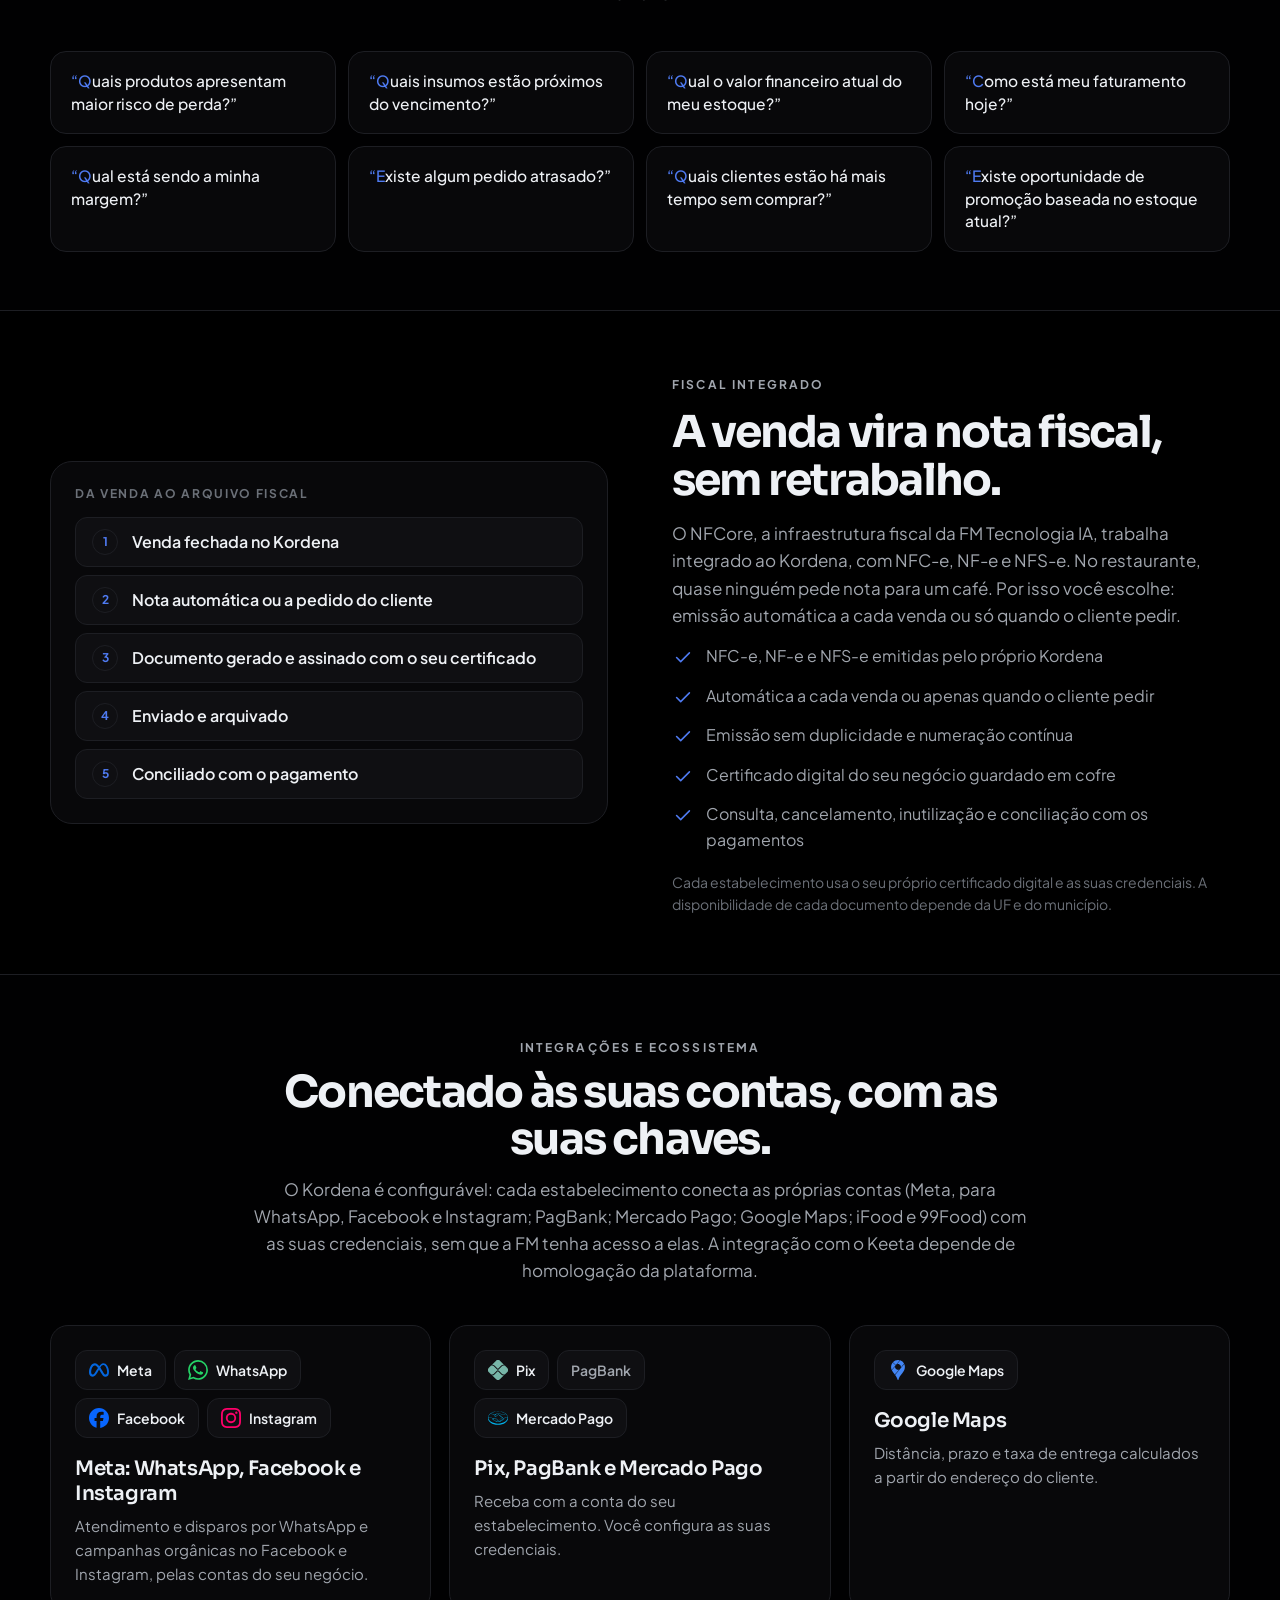
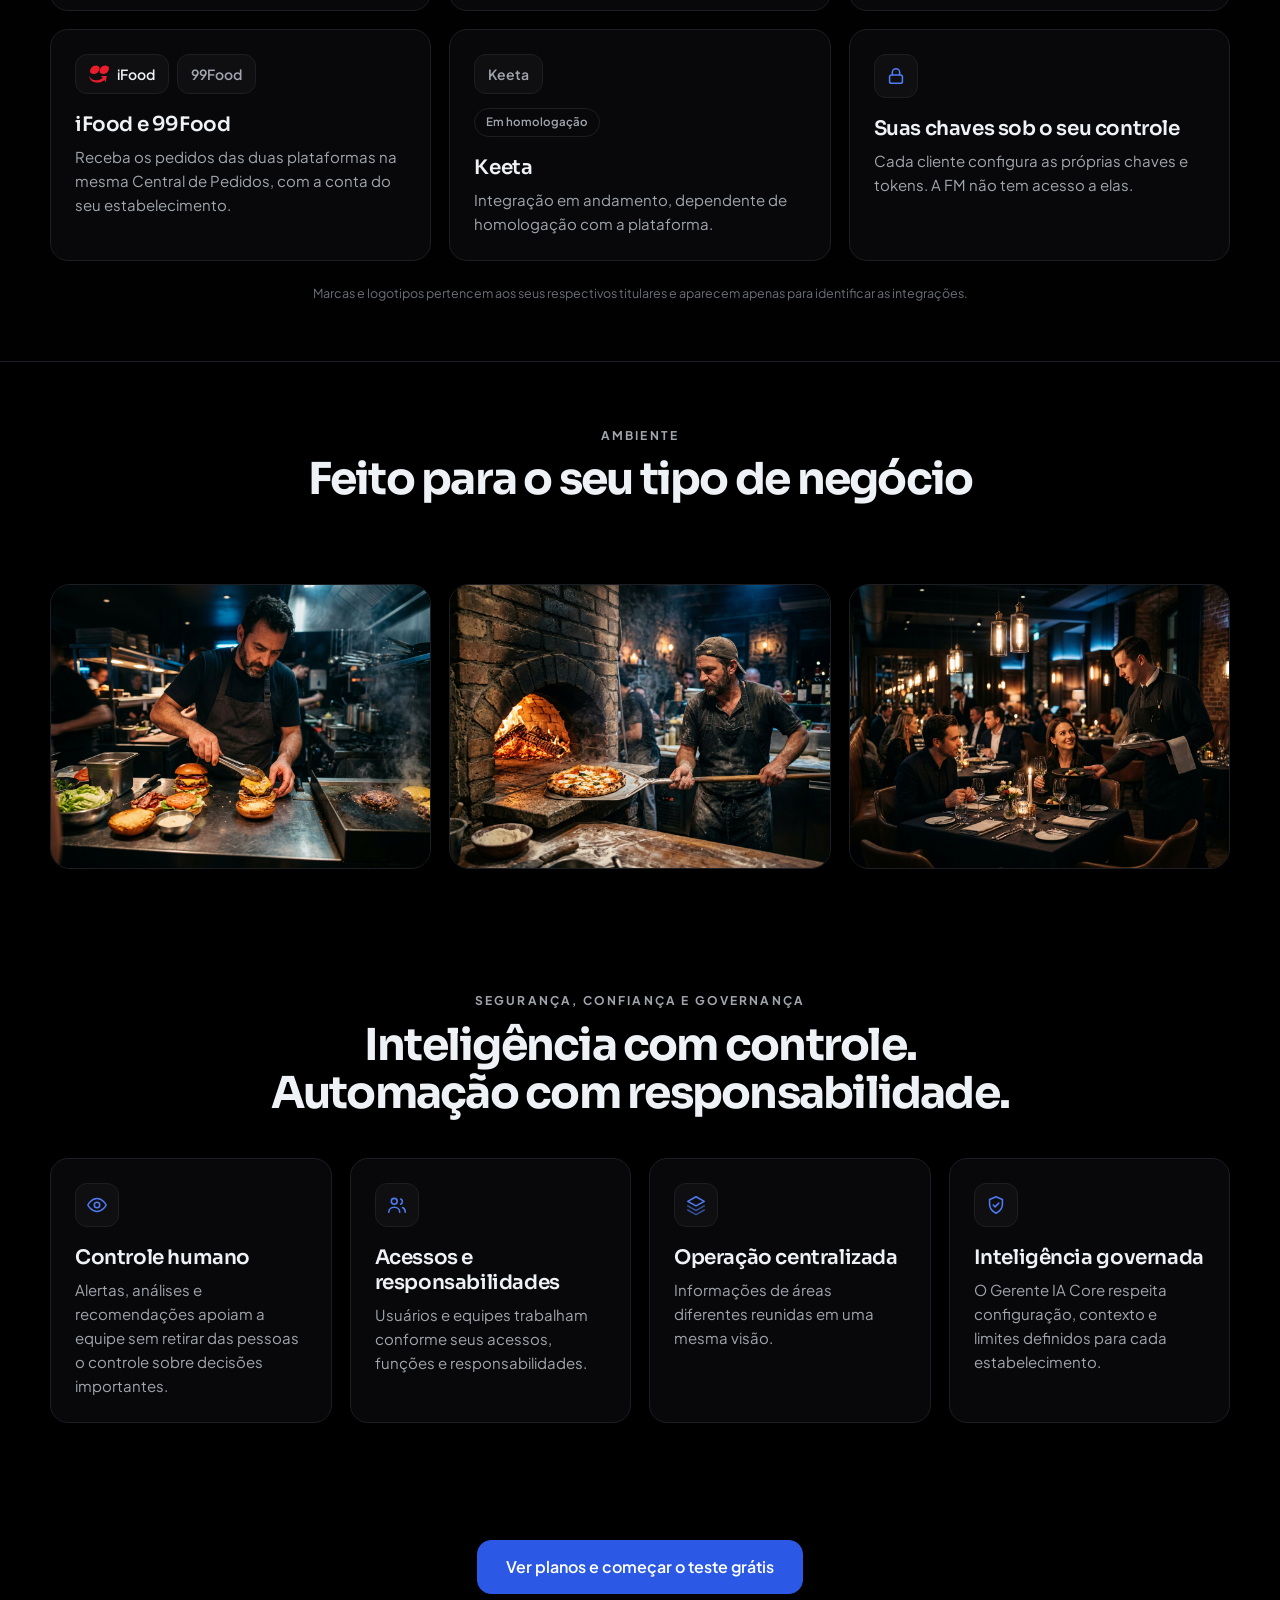
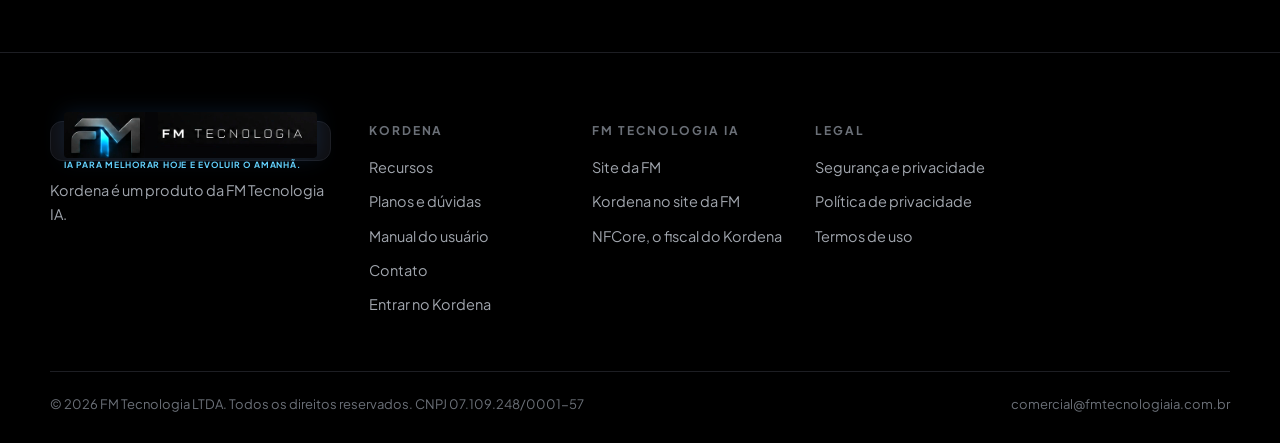
==== commit 569a0e95: "feat: chat automatizado estilo WhatsApp em todas as páginas Substitui o botão fixo de WhatsApp por u" ====
--- a/index.html
+++ b/index.html
@@ -335,4 +335,4 @@
 <div class="fb"><span>© 2026 FM Tecnologia LTDA. Todos os direitos reservados. CNPJ 07.109.248/0001-57</span><span>comercial@fmtecnologiaia.com.br</span></div>
 </div>
 </footer>
-<a class="fab" href="https://wa.me/5511978350851?text=Ol%C3%A1!%20Vim%20pelo%20site%20do%20Kordena%20e%20quero%20tirar%20uma%20d%C3%BAvida." target="_blank" rel="noopener" aria-label="Falar com a FM pelo WhatsApp"><svg class="i" viewBox="0 0 24 24" aria-hidden="true"><path d="M21 12a8 8 0 0 1-11.6 7.1L4 20l1-4.6A8 8 0 1 1 21 12Z"/></svg></a><script src="assets/site.js" defer></script></body></html>+<script src="assets/site.js" defer></script><script>window.FM_CHAT_CONFIG={site:"kordena",productName:"Kordena",accentColor:"#128C7E",avatarInitial:"K",greeting:"Olá! Posso te ajudar a conhecer a Kordena. Pergunte sobre planos ou como funciona.",apiBase:"",whatsappNumber:"5511978350851",whatsappPrefill:"Olá! Vim pelo site do Kordena e quero tirar uma dúvida."};</script><script src="assets/fm-chat-widget.js" defer></script></body></html>
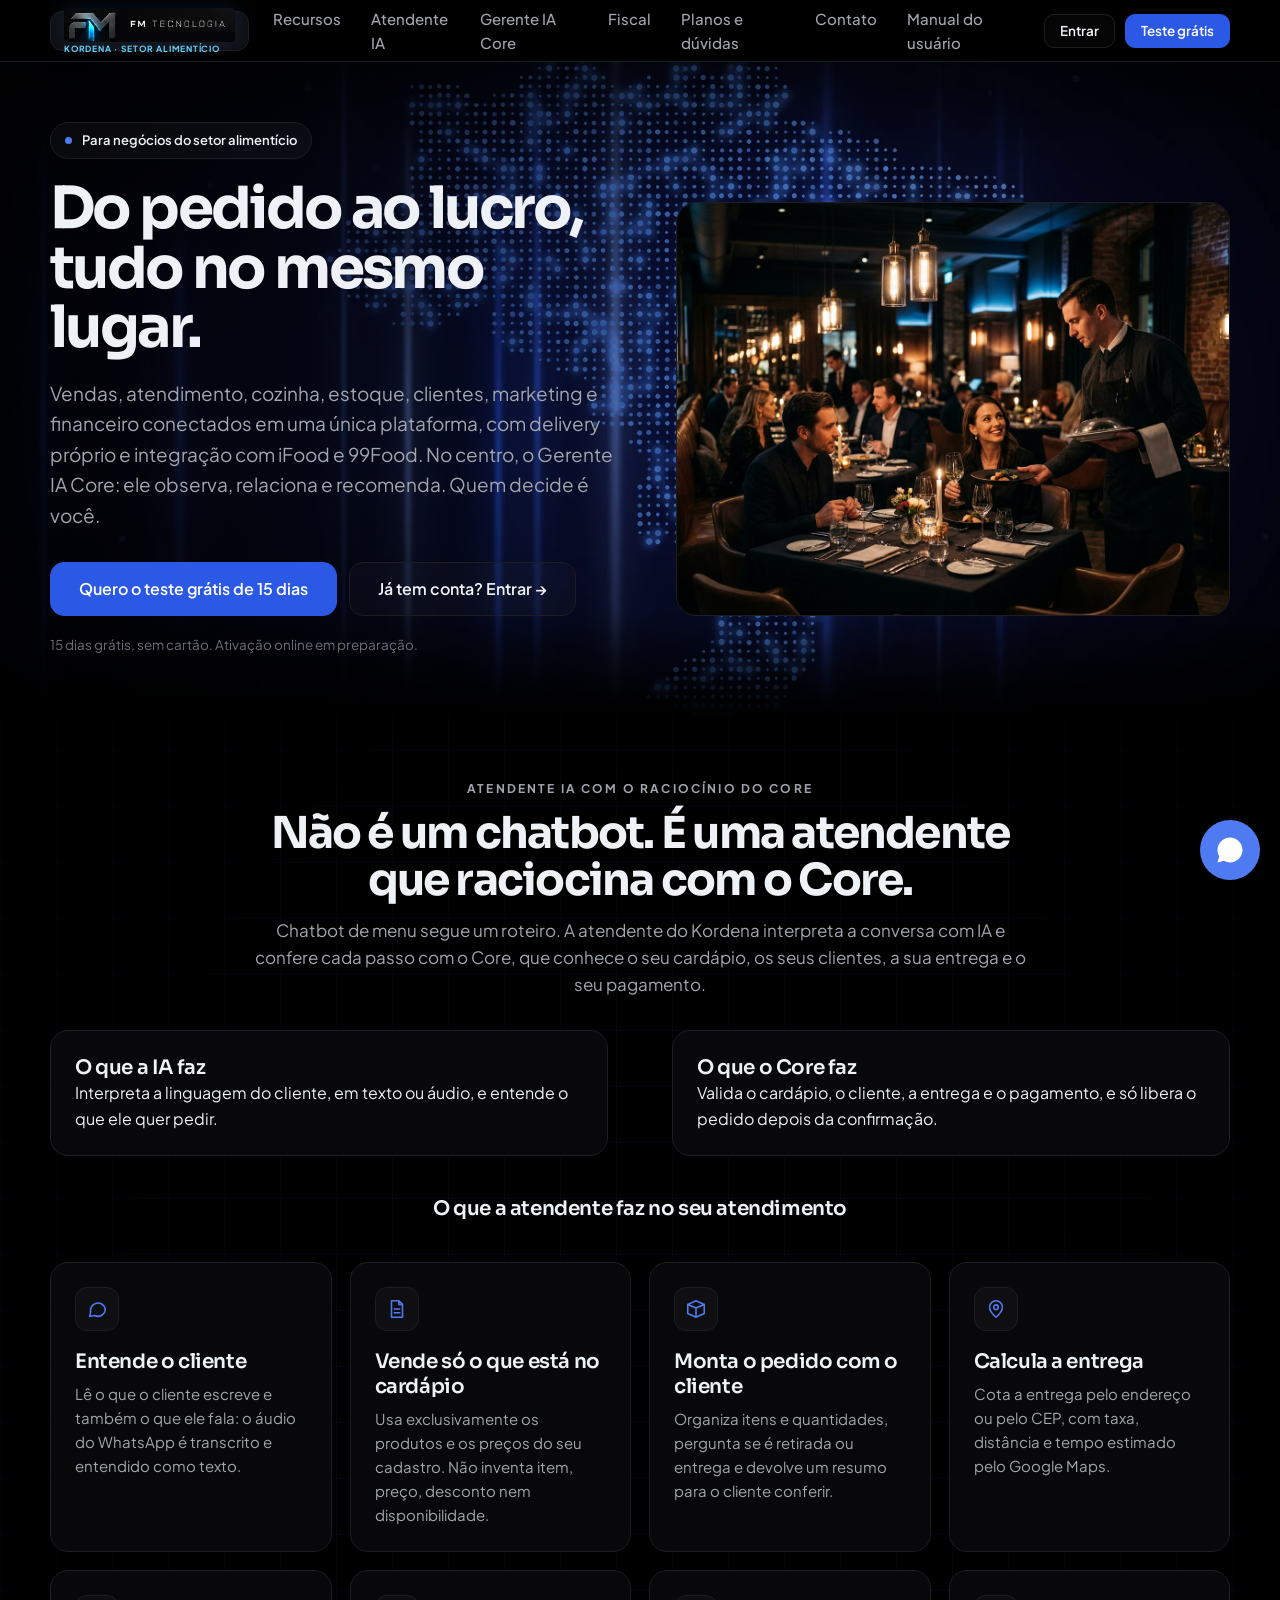
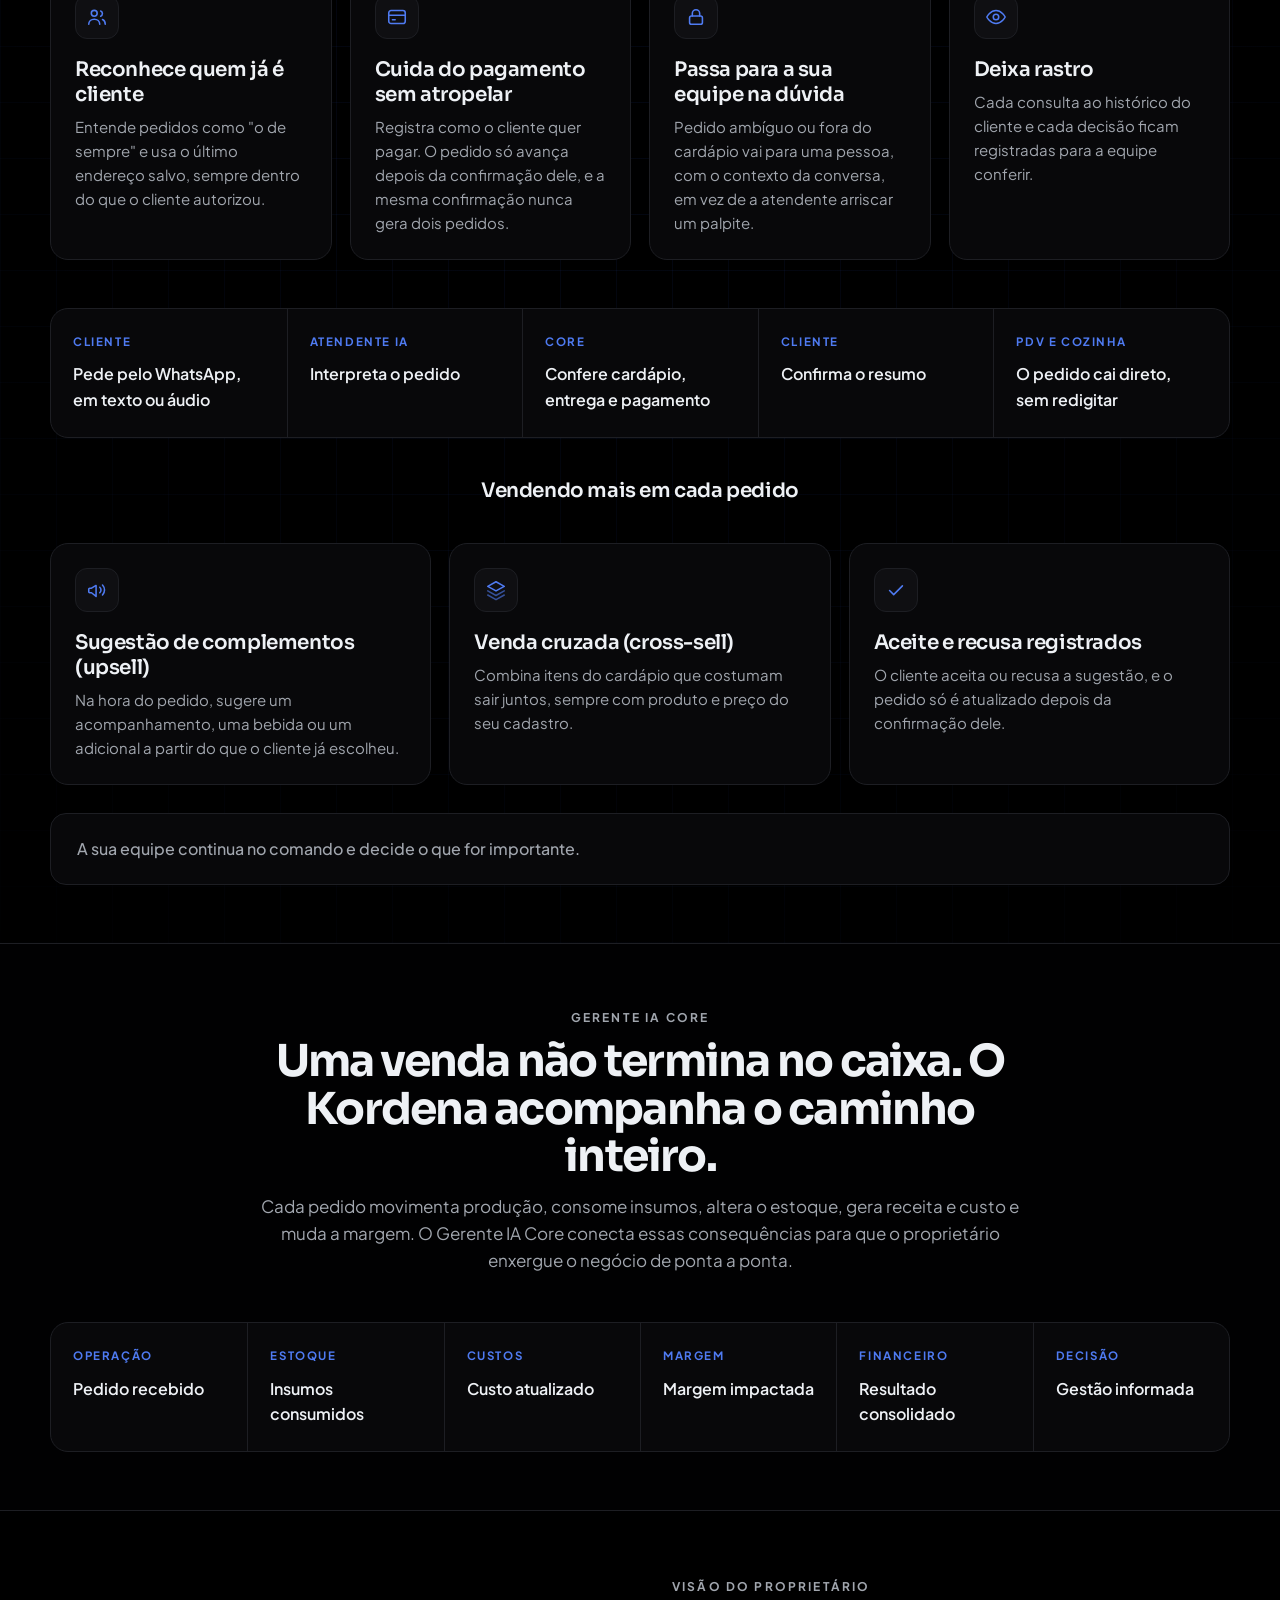
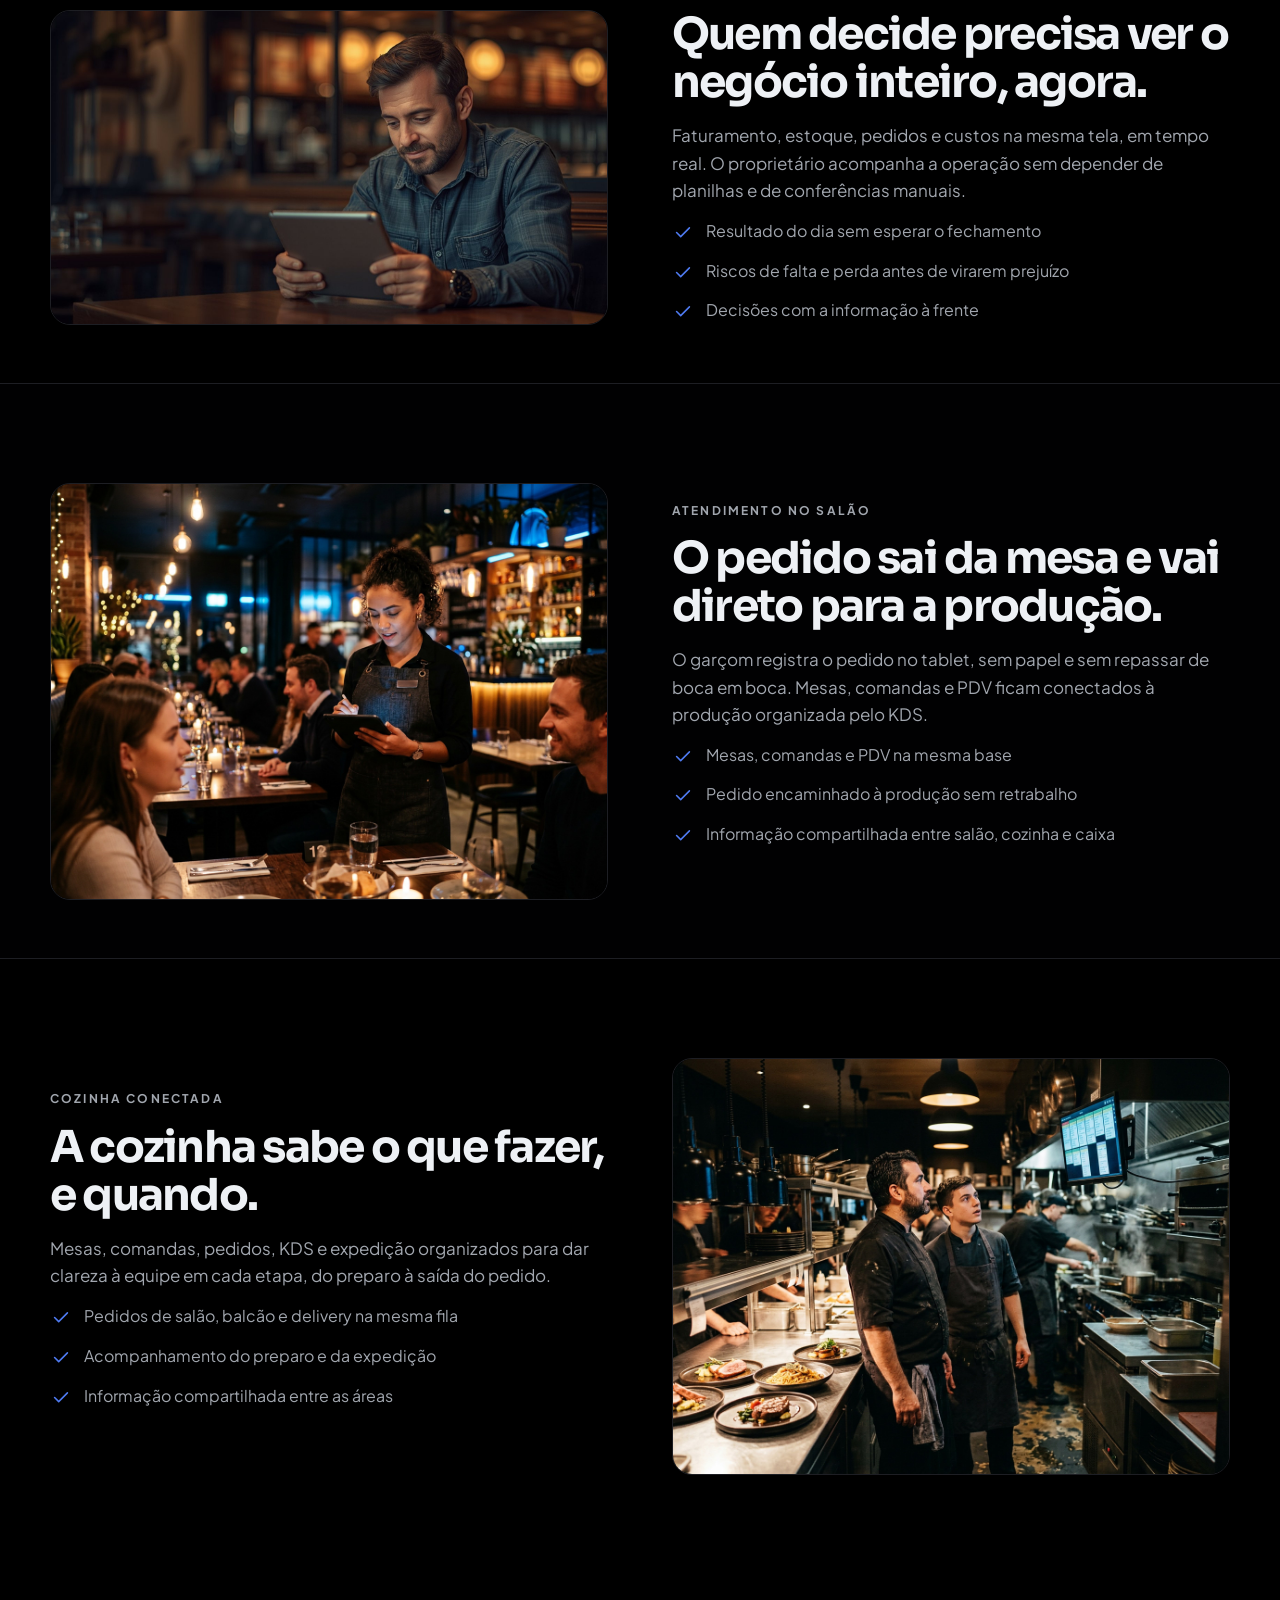
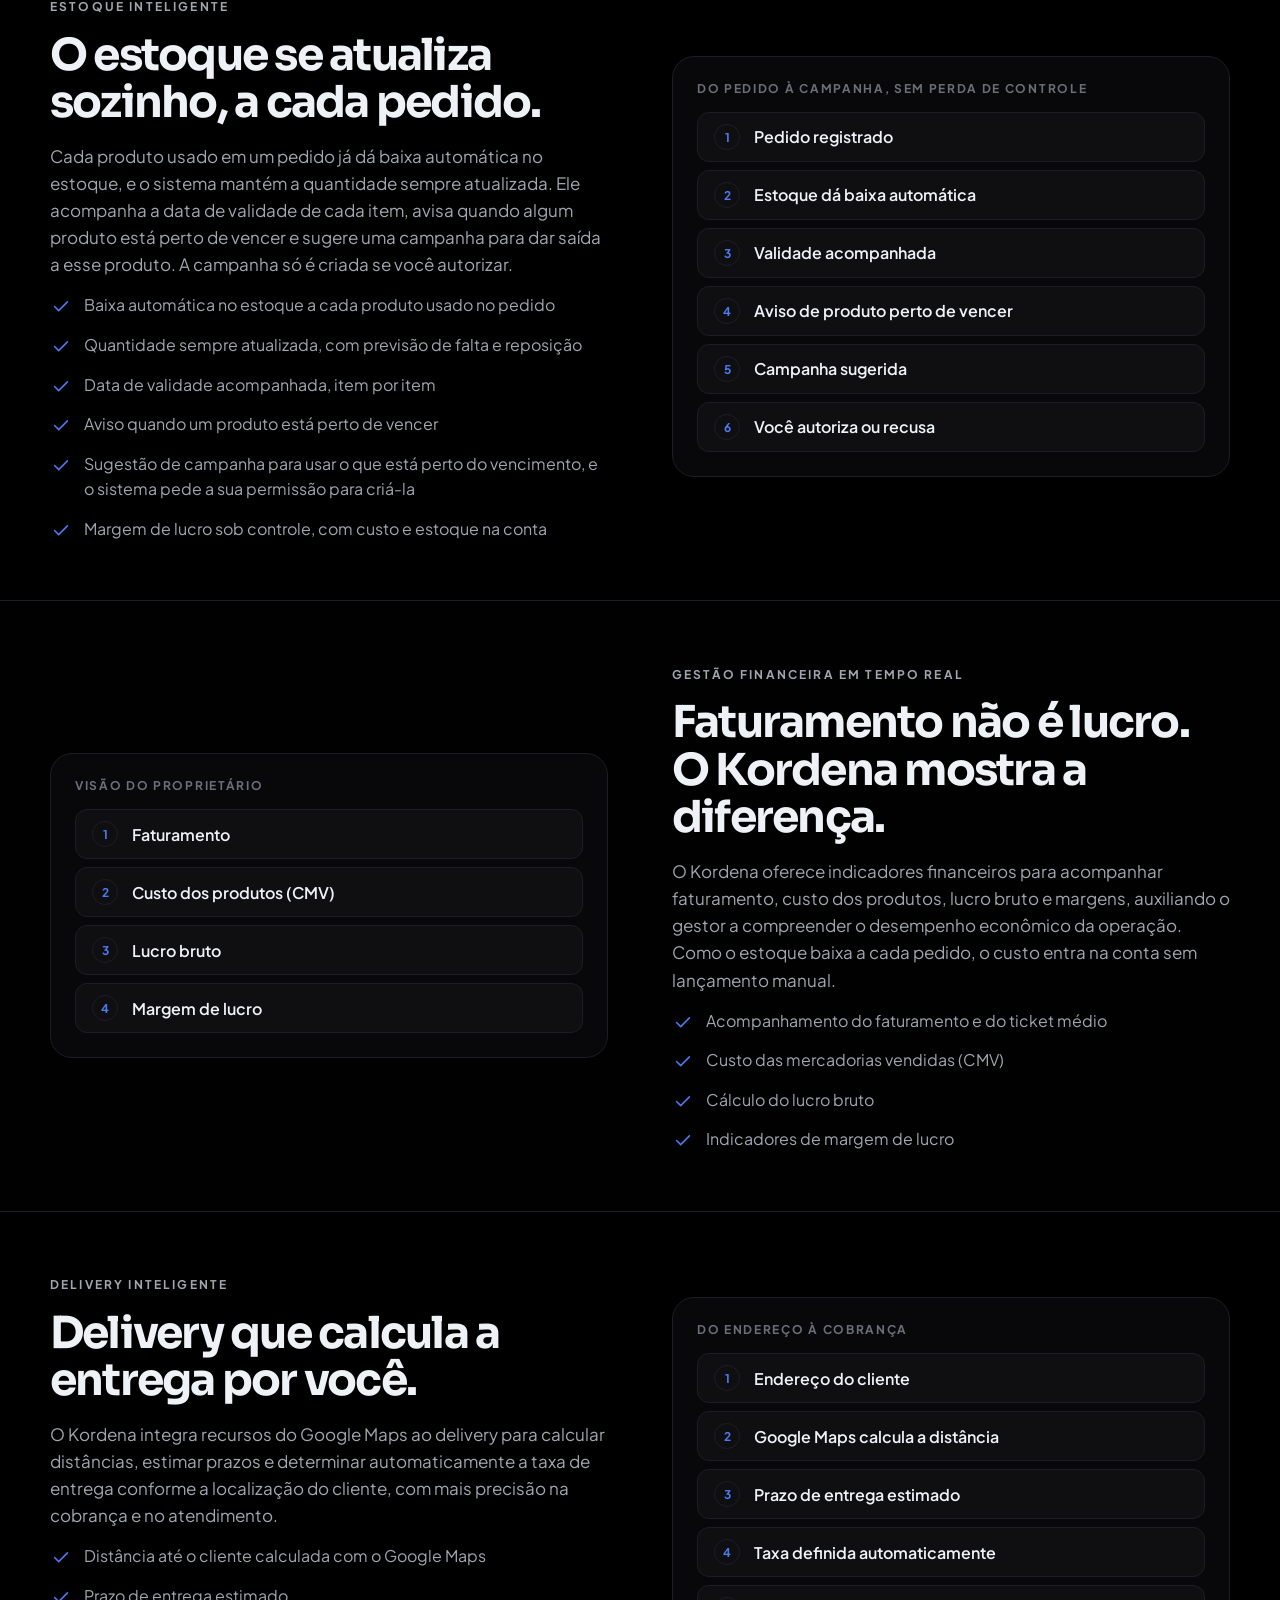
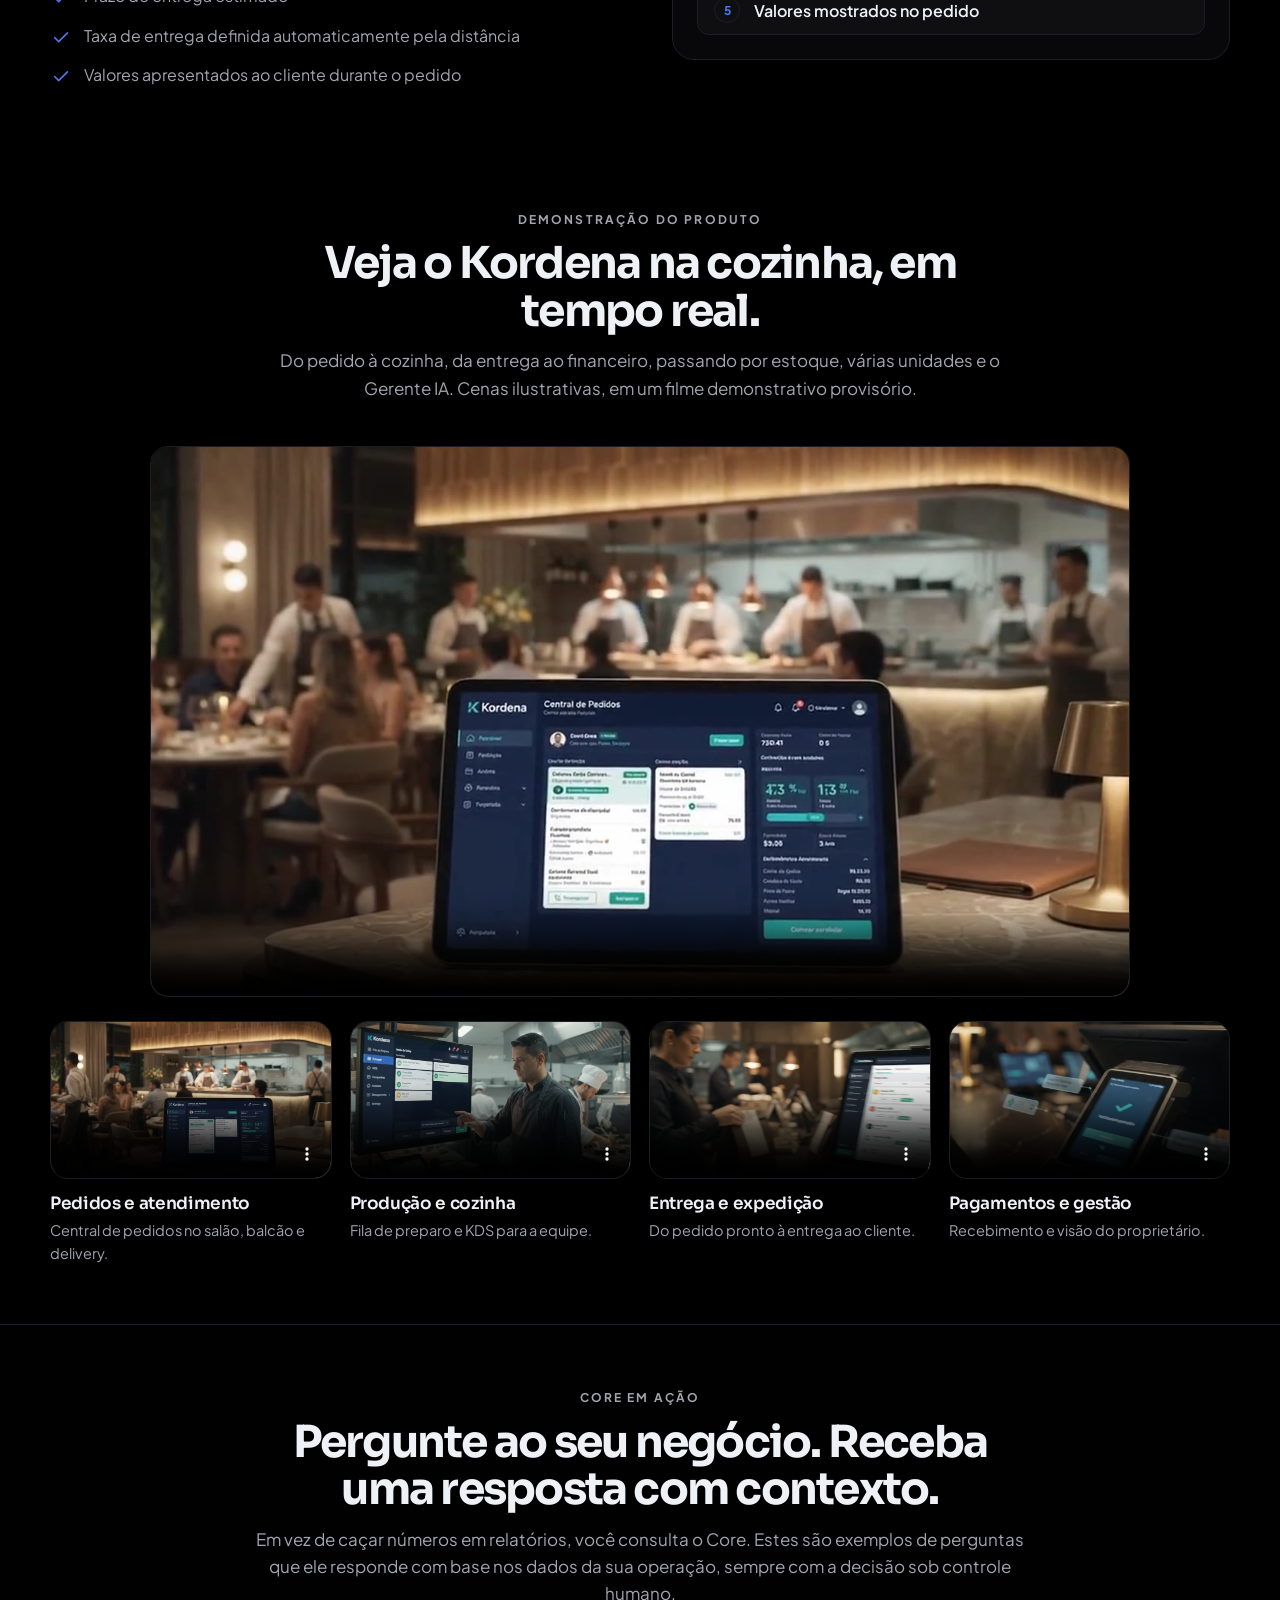
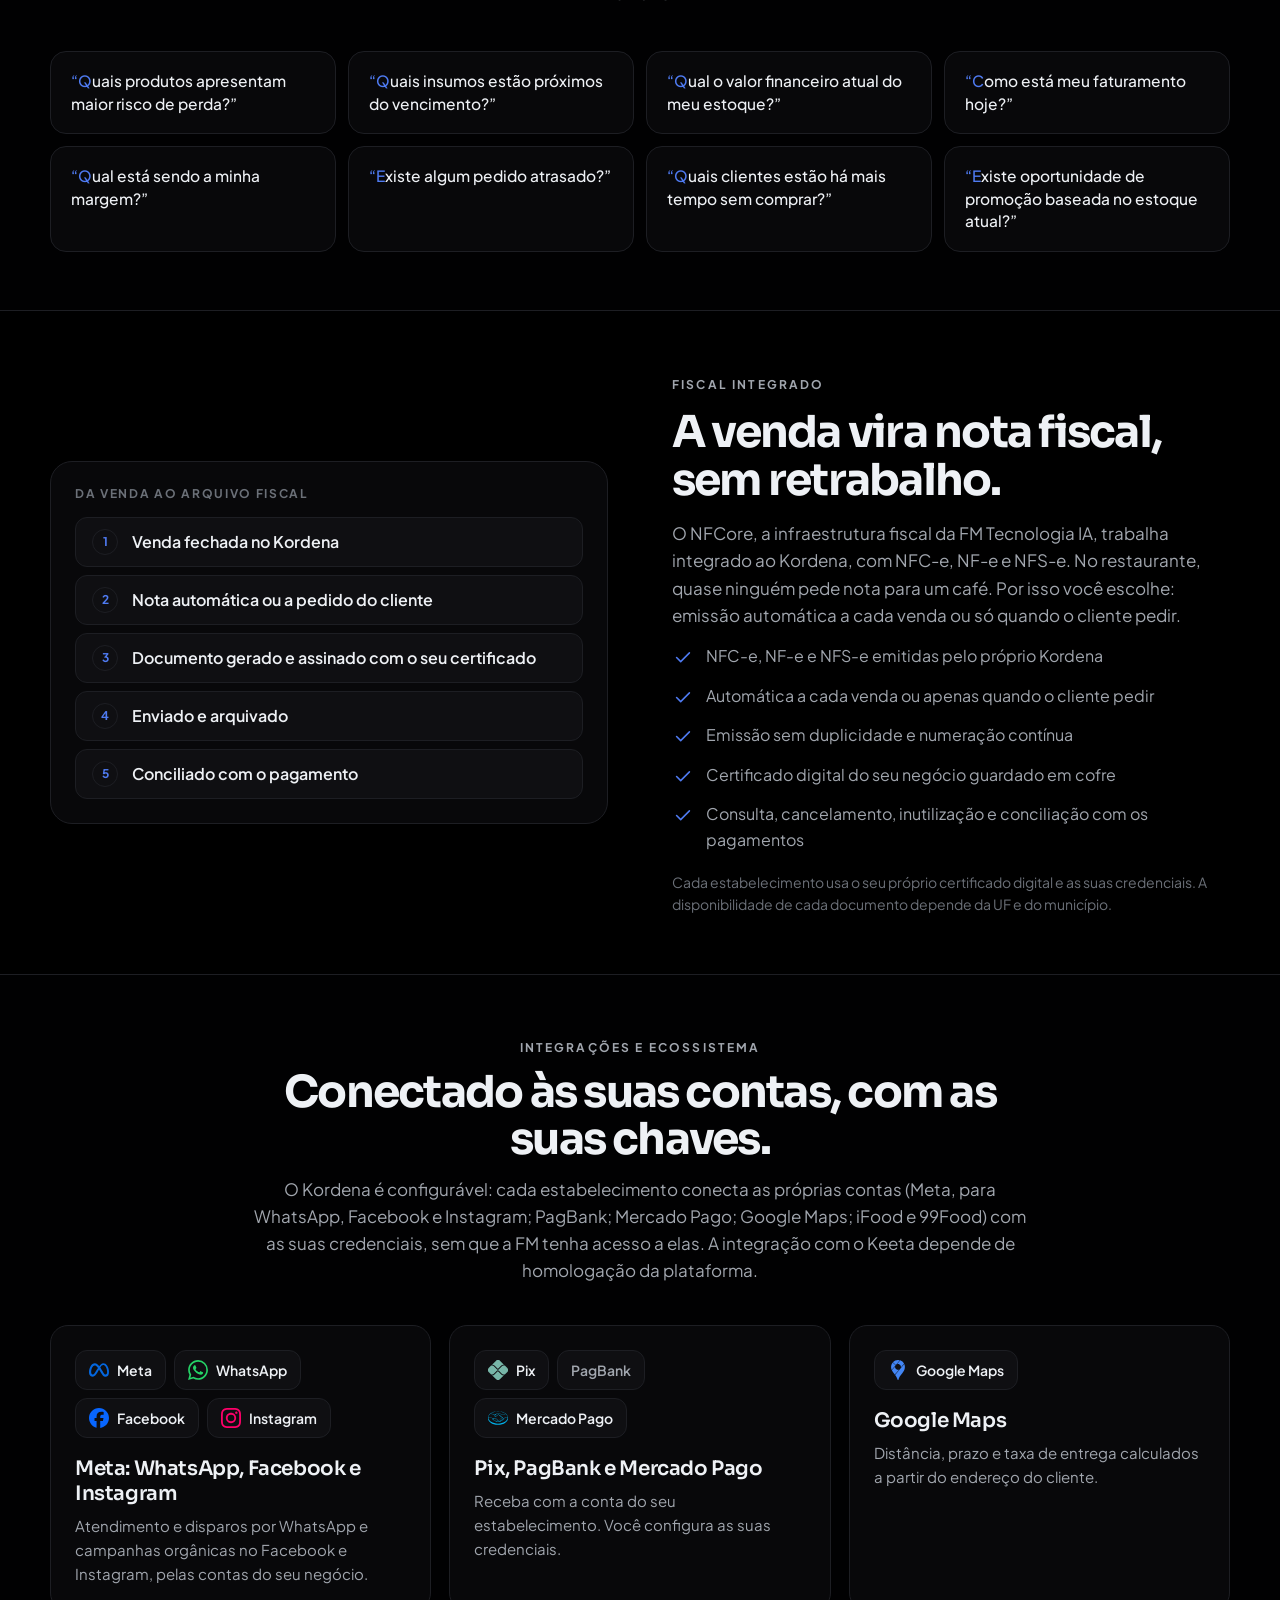
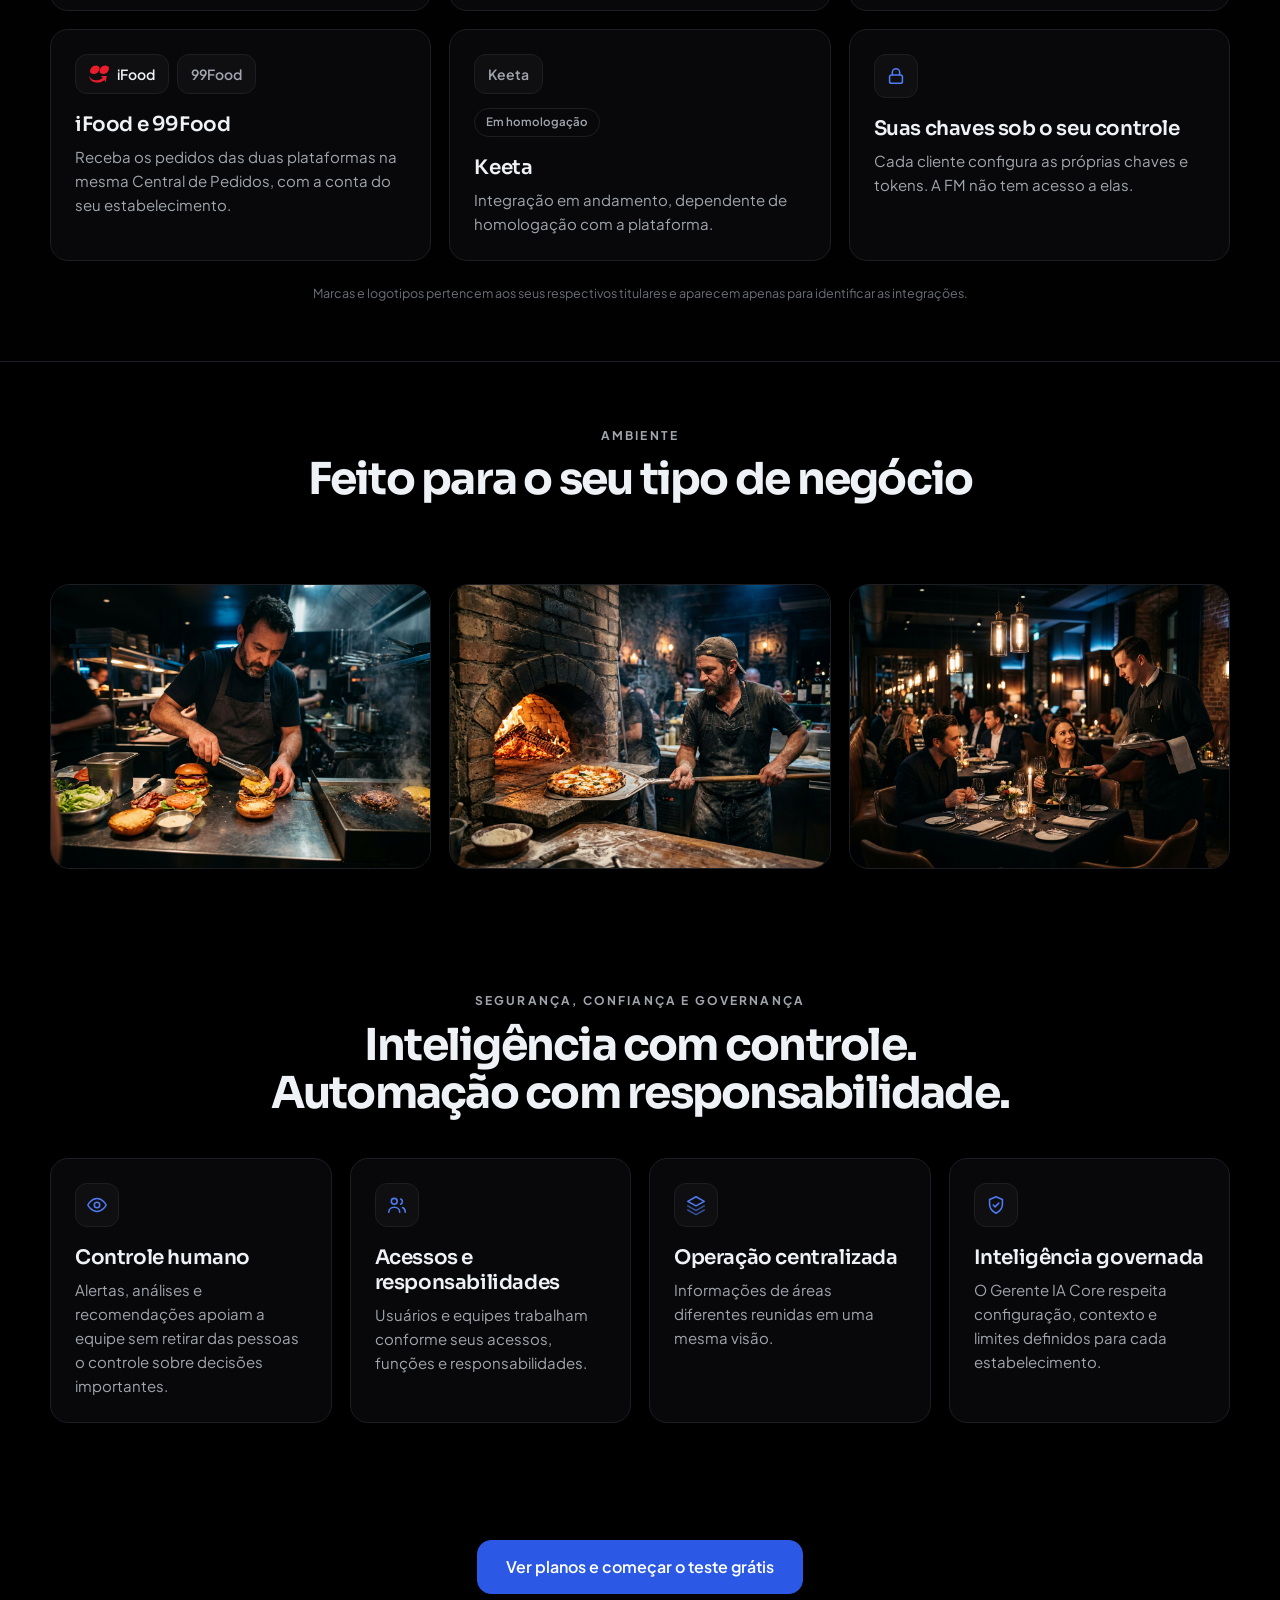
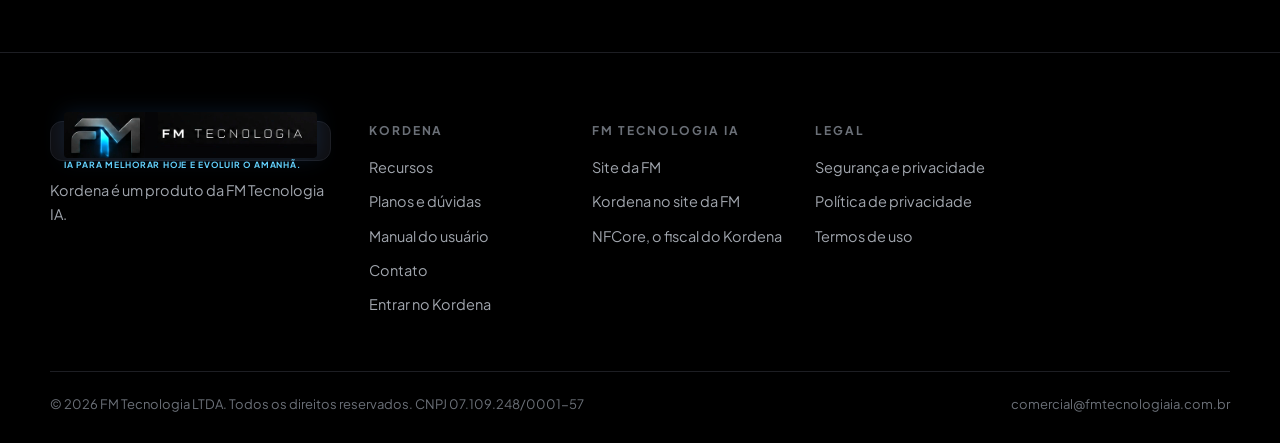
==== commit 40aa2e3e: "Substitui o botão flutuante do WhatsApp por chat embutido com IA Mesma mudança já aplicada no Iron F" ====
--- a/index.html
+++ b/index.html
@@ -335,4 +335,4 @@
 <div class="fb"><span>© 2026 FM Tecnologia LTDA. Todos os direitos reservados. CNPJ 07.109.248/0001-57</span><span>comercial@fmtecnologiaia.com.br</span></div>
 </div>
 </footer>
-<script src="assets/site.js" defer></script><script>window.FM_CHAT_CONFIG={site:"kordena",productName:"Kordena",accentColor:"#128C7E",avatarInitial:"K",greeting:"Olá! Posso te ajudar a conhecer a Kordena. Pergunte sobre planos ou como funciona.",apiBase:"",whatsappNumber:"5511978350851",whatsappPrefill:"Olá! Vim pelo site do Kordena e quero tirar uma dúvida."};</script><script src="assets/fm-chat-widget.js" defer></script></body></html>+<script src="assets/site.js" defer></script><script>window.FM_CHAT_CONFIG={site:"kordena",productName:"Kordena",accentColor:"#4F7BF2",avatarInitial:"K",greeting:"Olá! Posso te ajudar a conhecer a Kordena. Pergunte sobre planos ou como funciona.",apiBase:"https://app.atendevendeia.com.br/web",whatsappNumber:"5511978350851",whatsappPrefill:"Olá! Vim pelo site do Kordena e quero tirar uma dúvida."};</script><script src="assets/fm-chat-widget.js" defer></script></body></html>
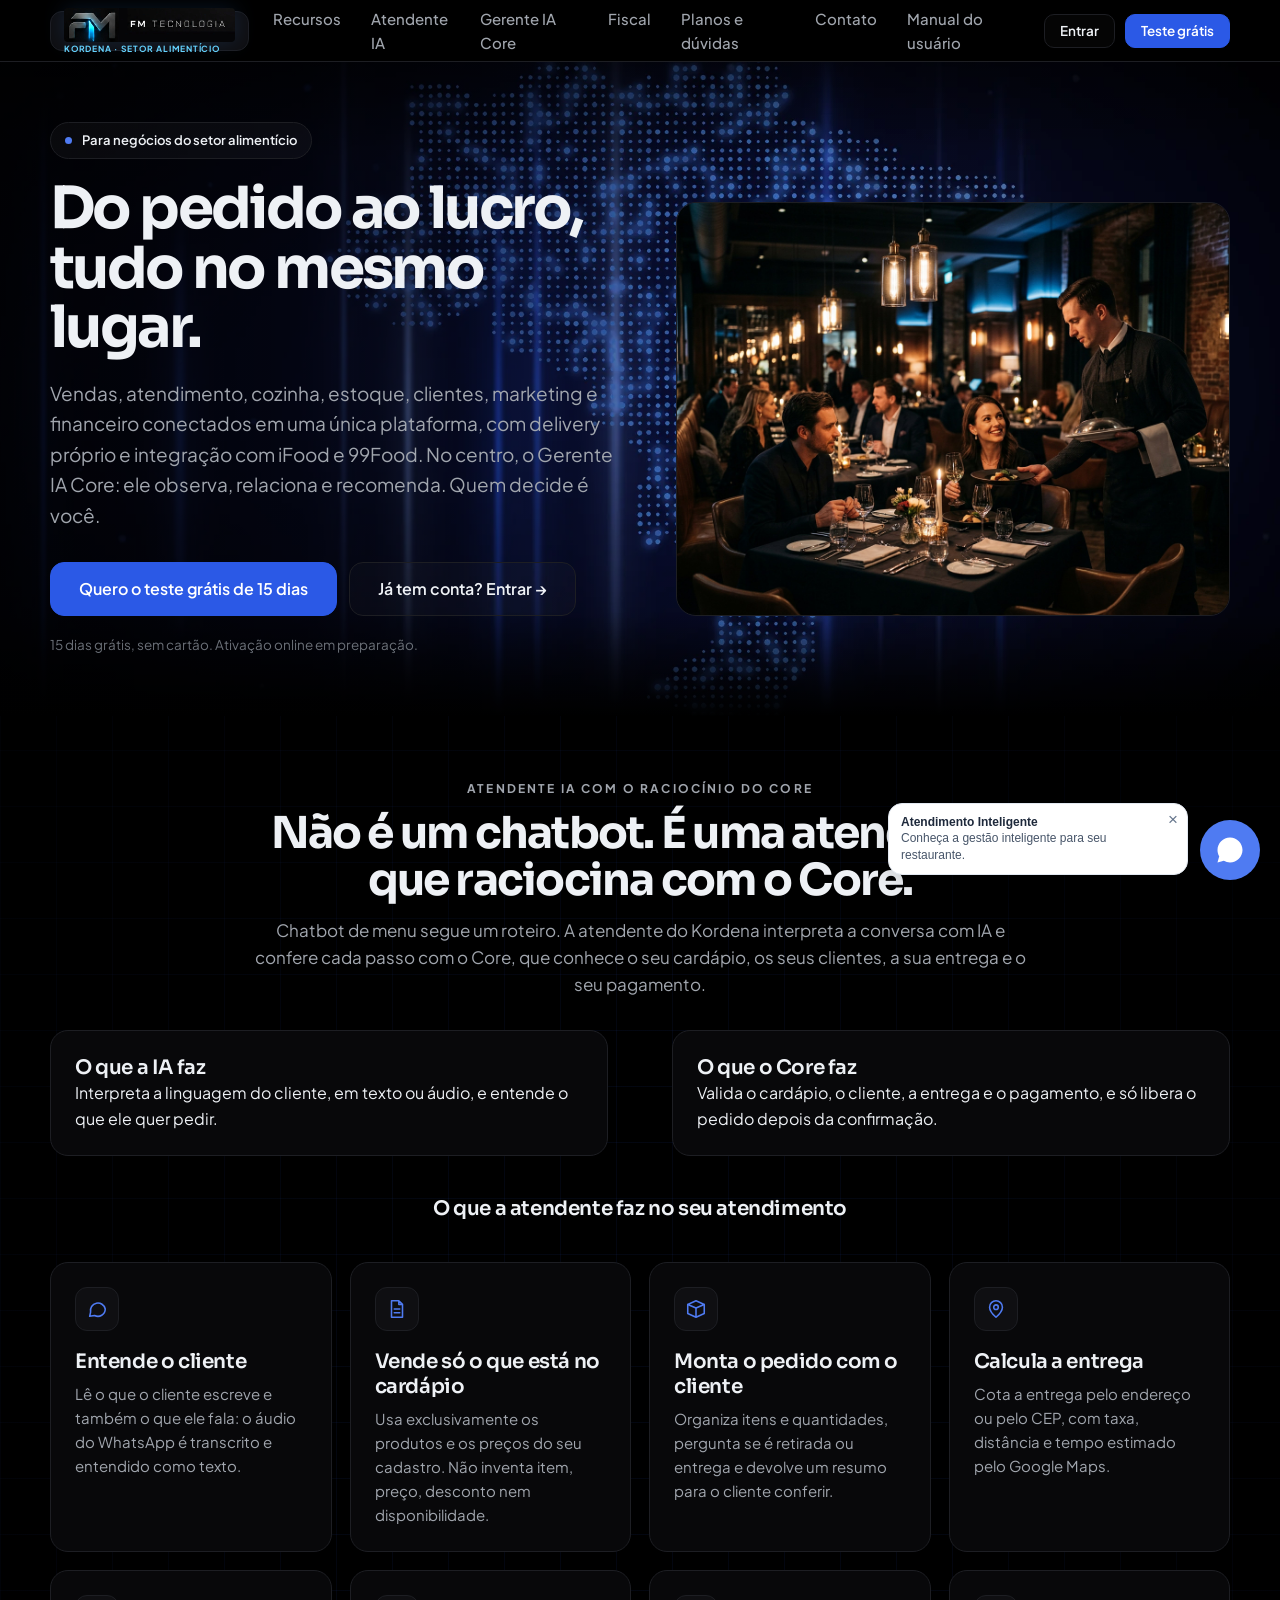
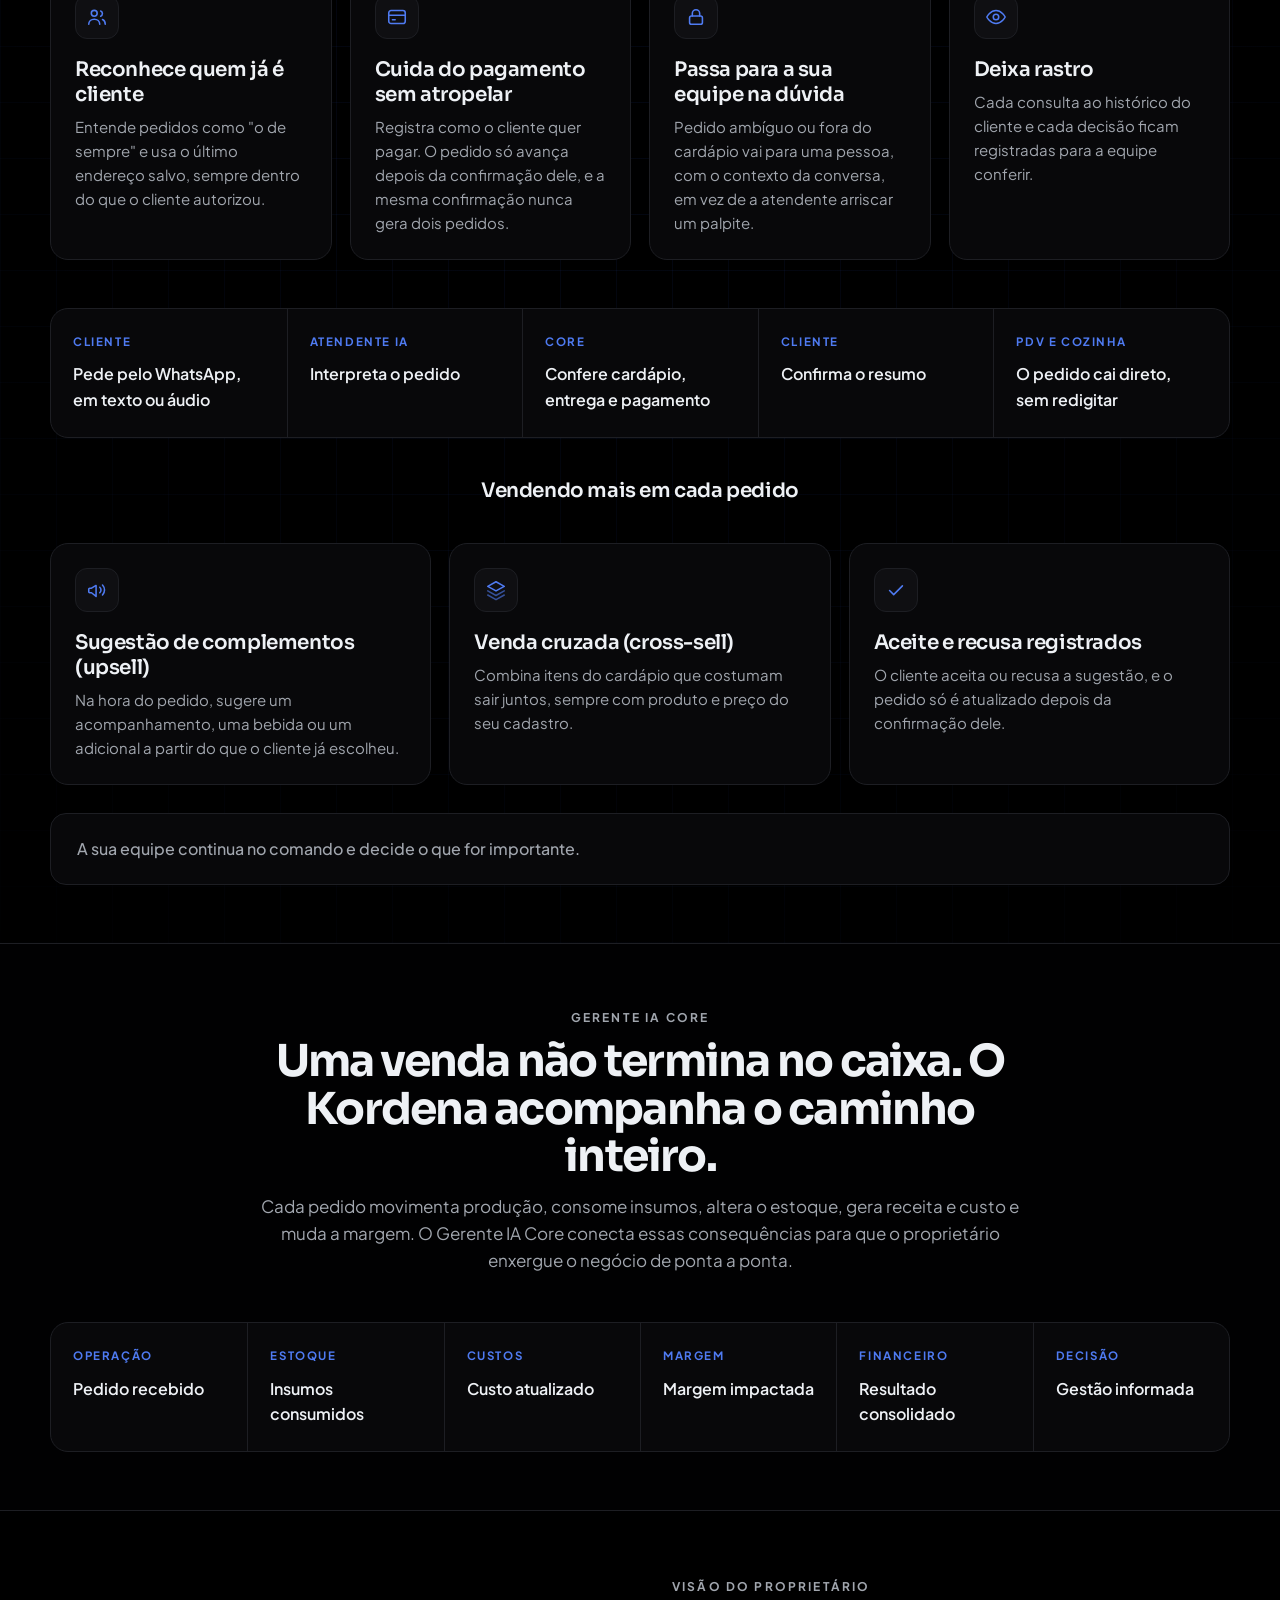
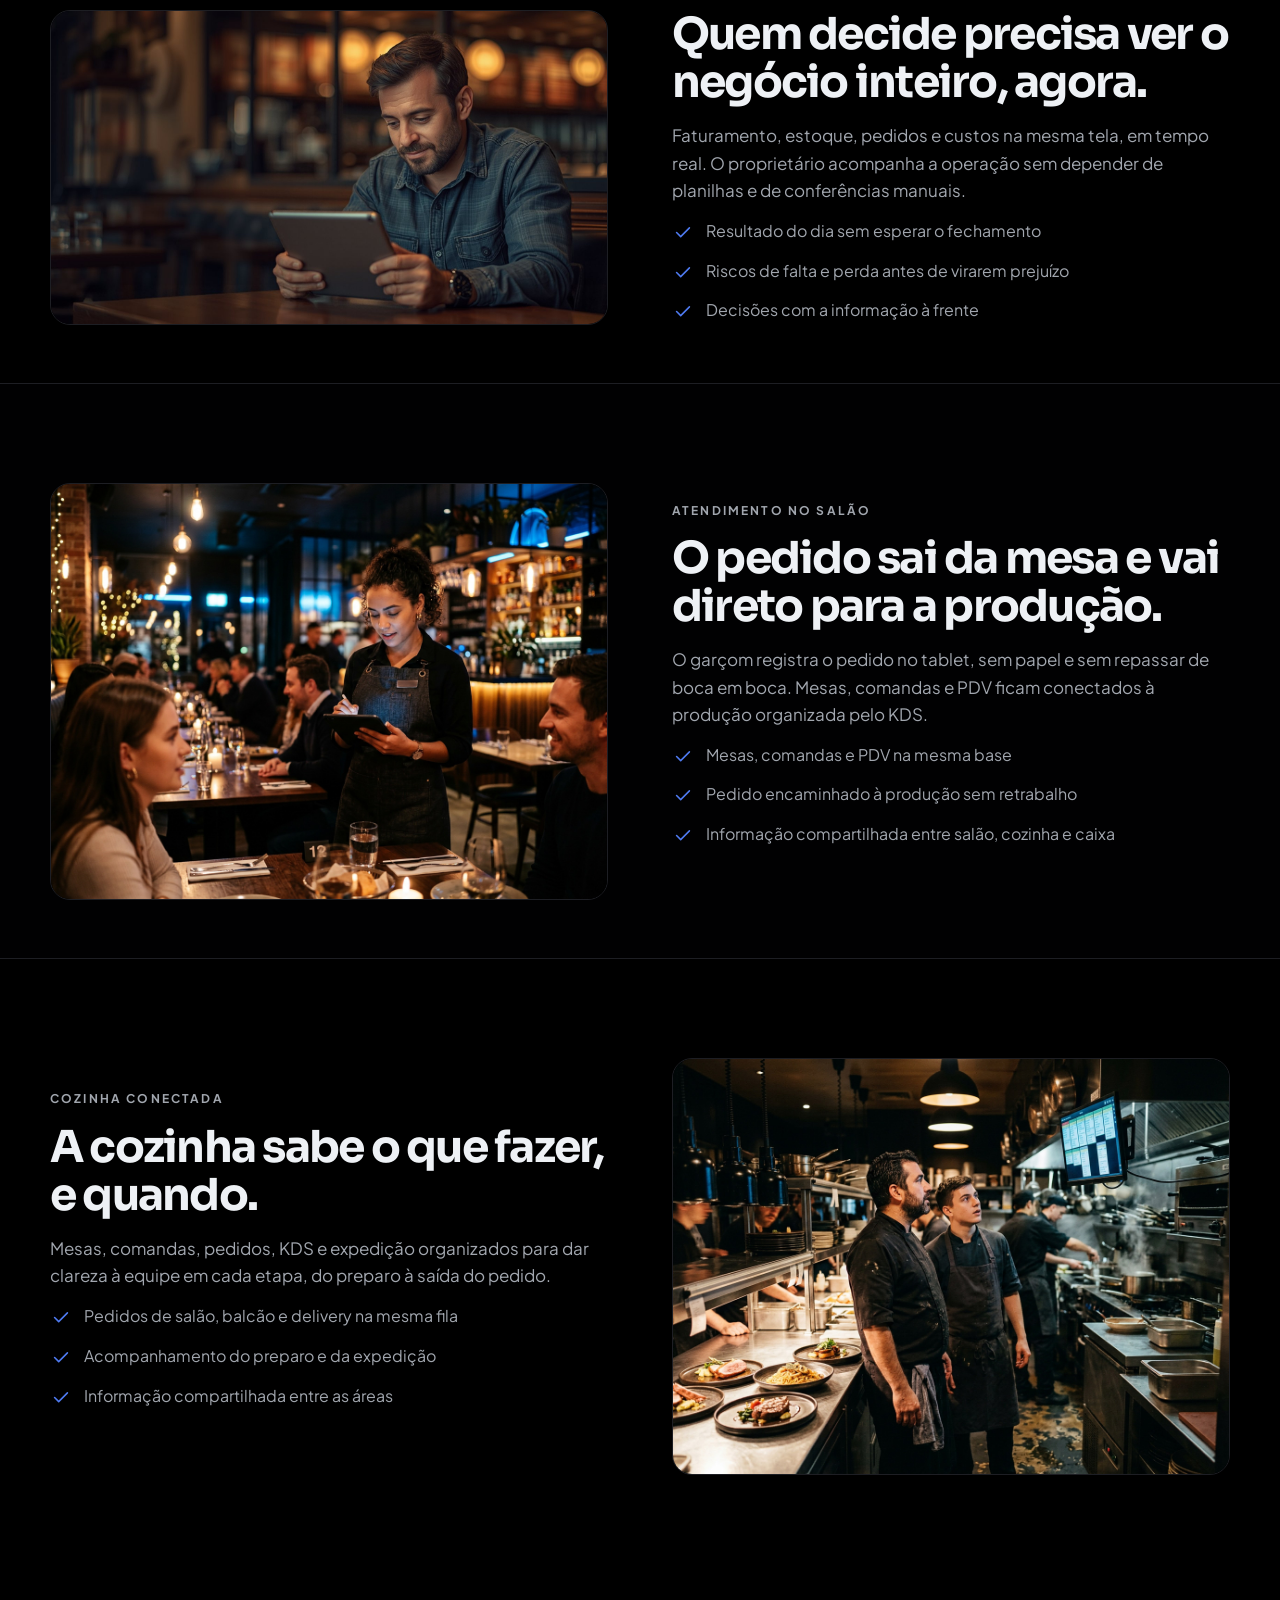
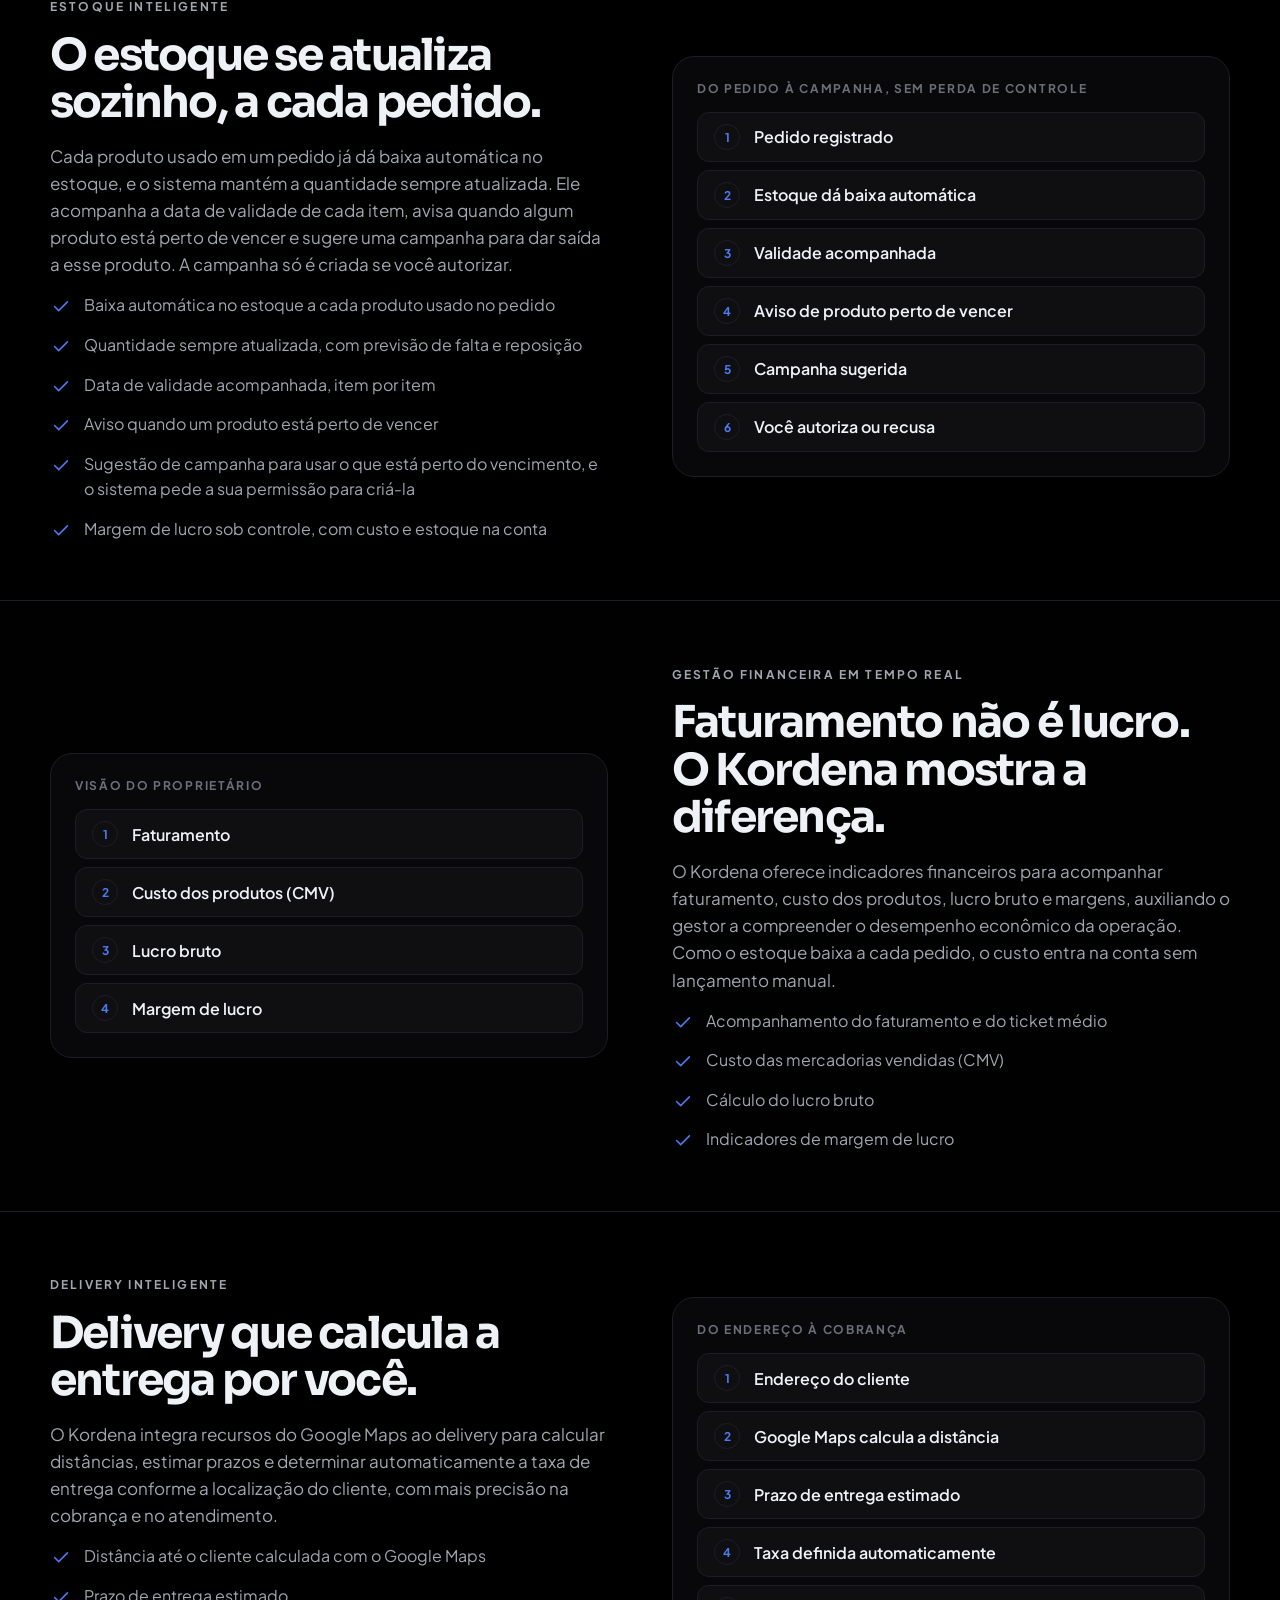
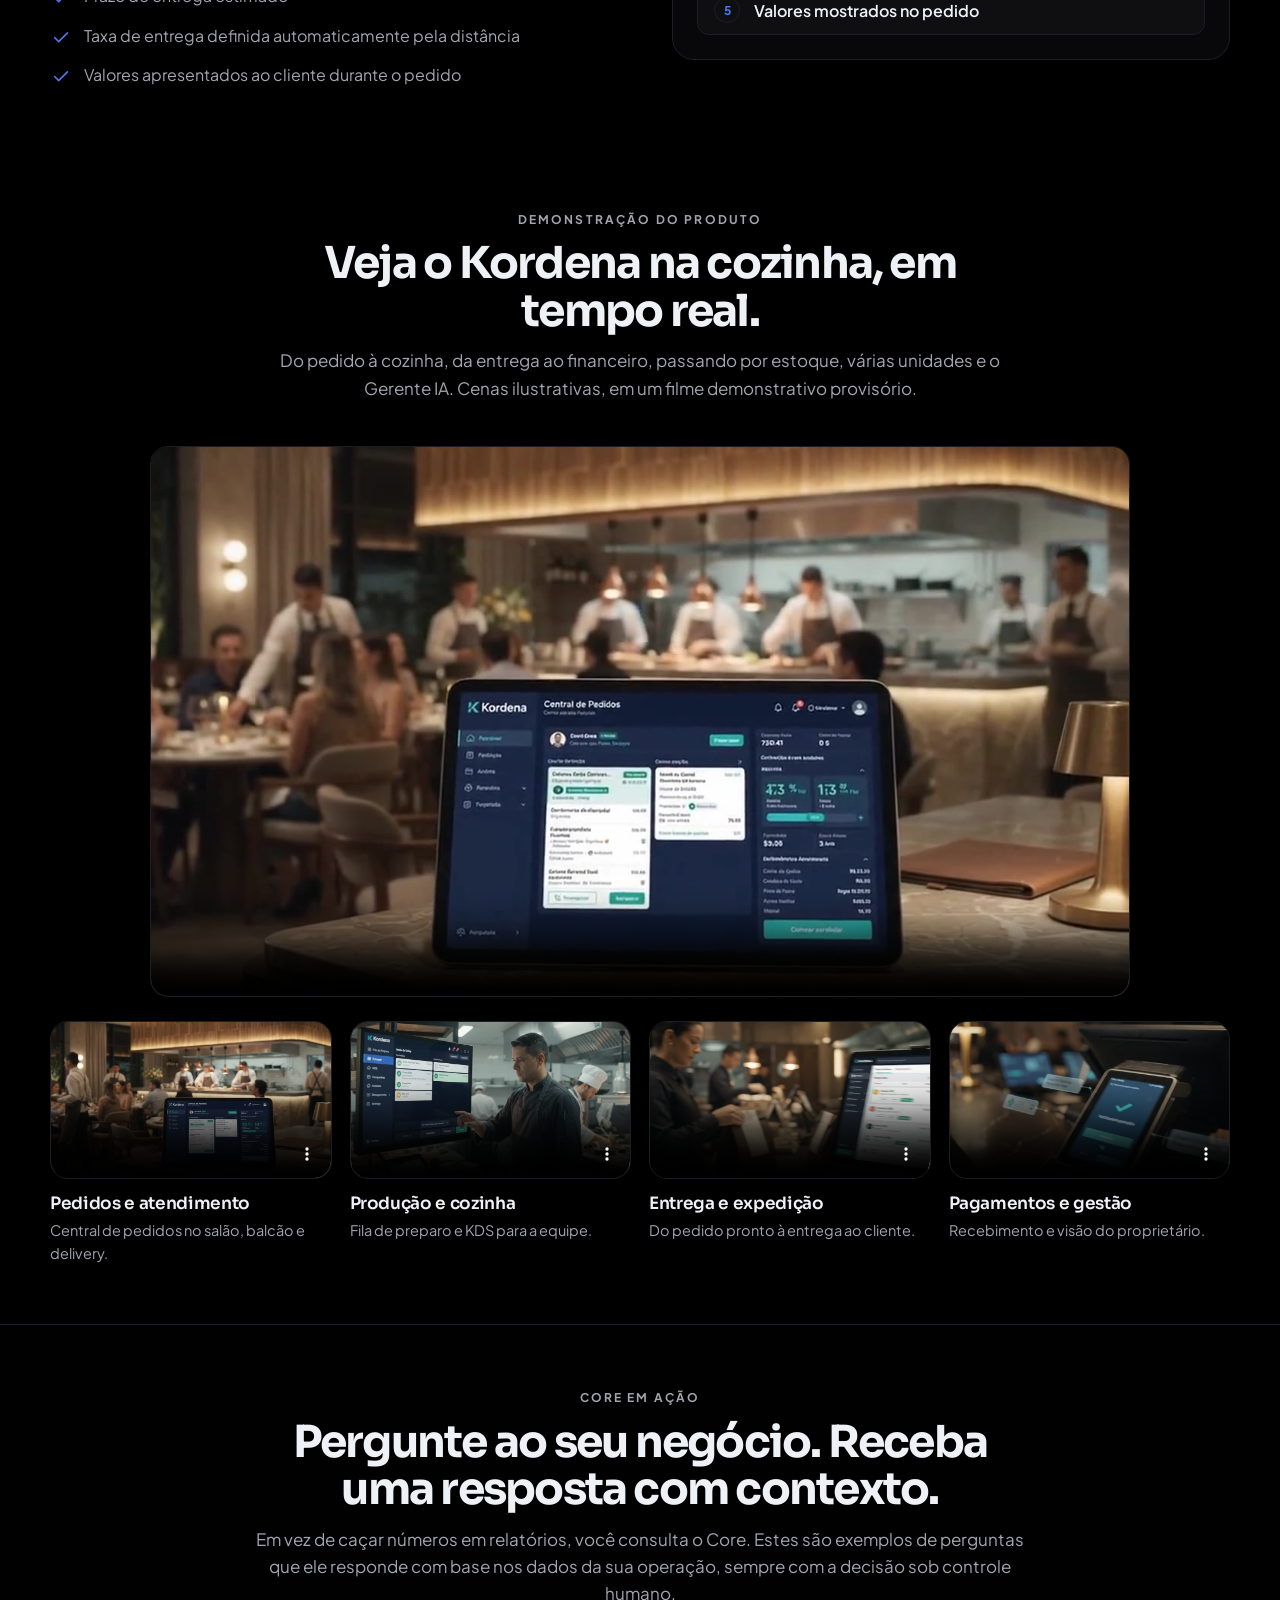
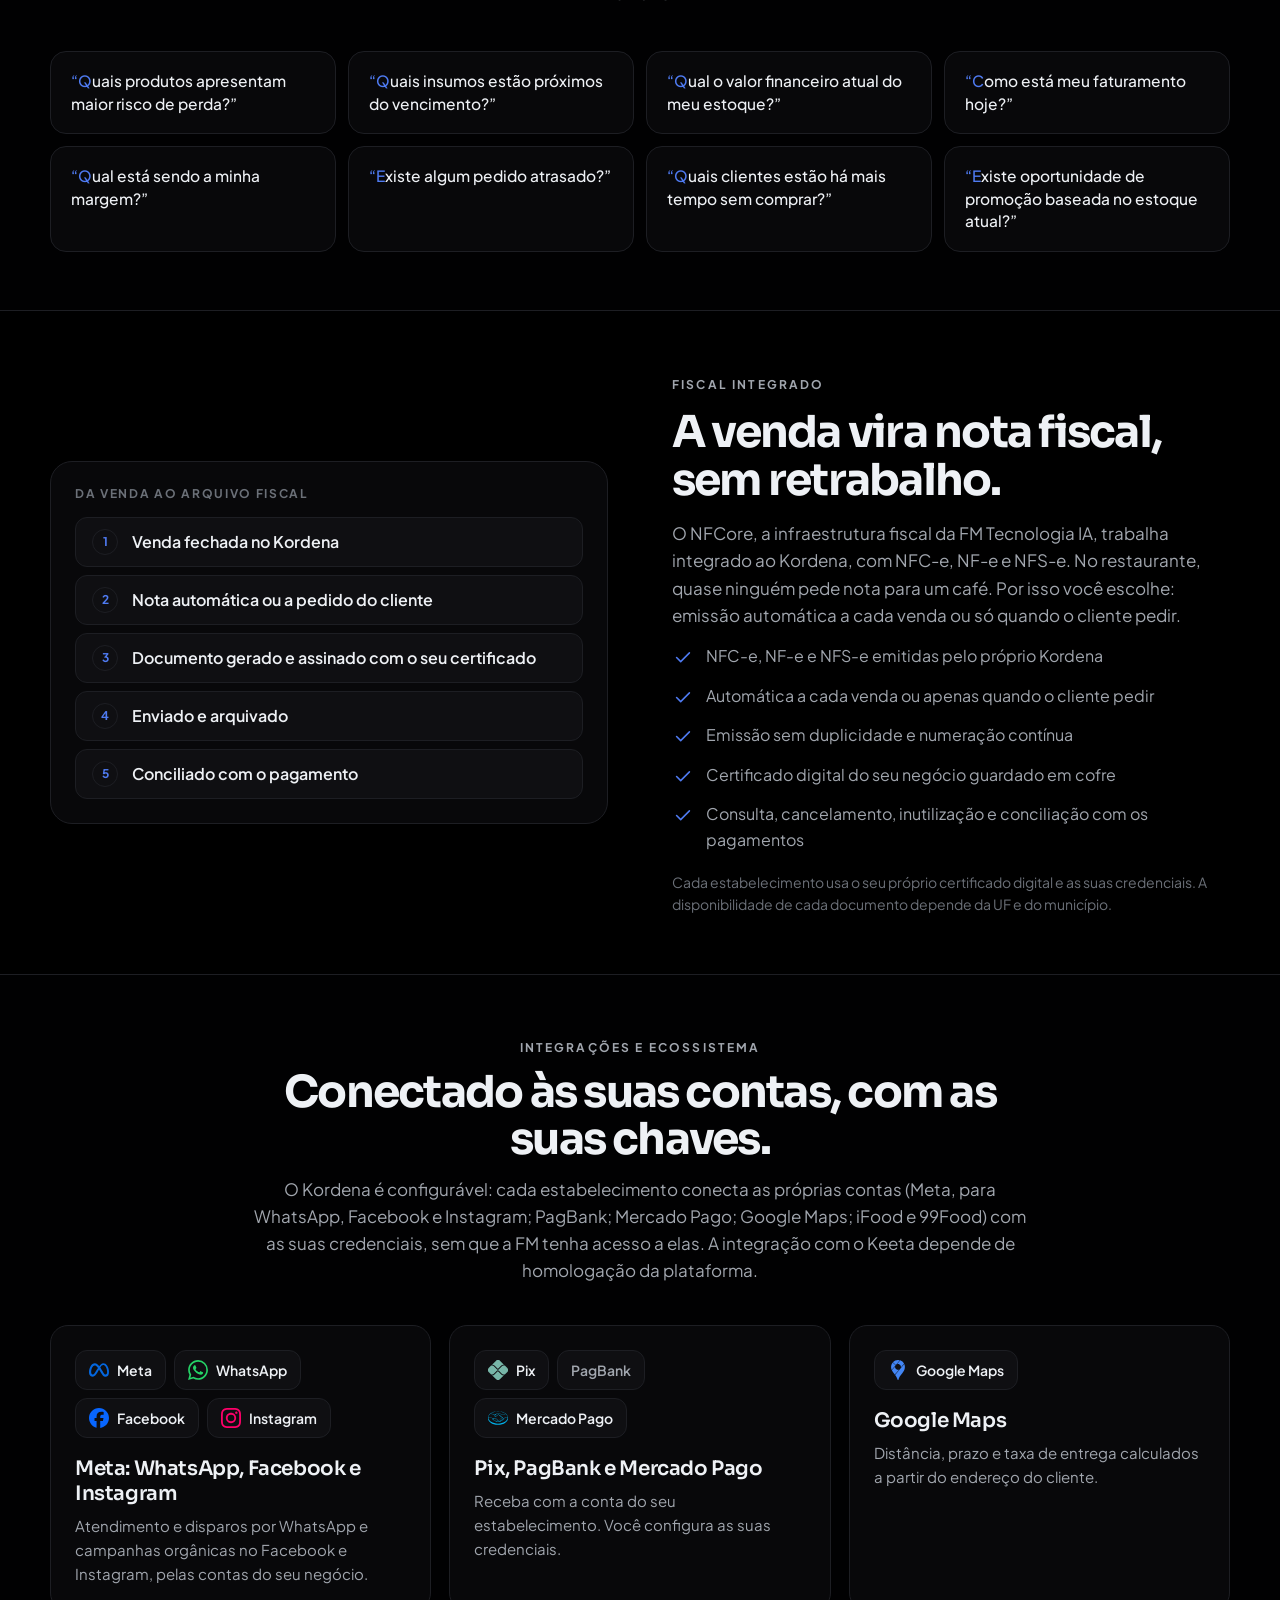
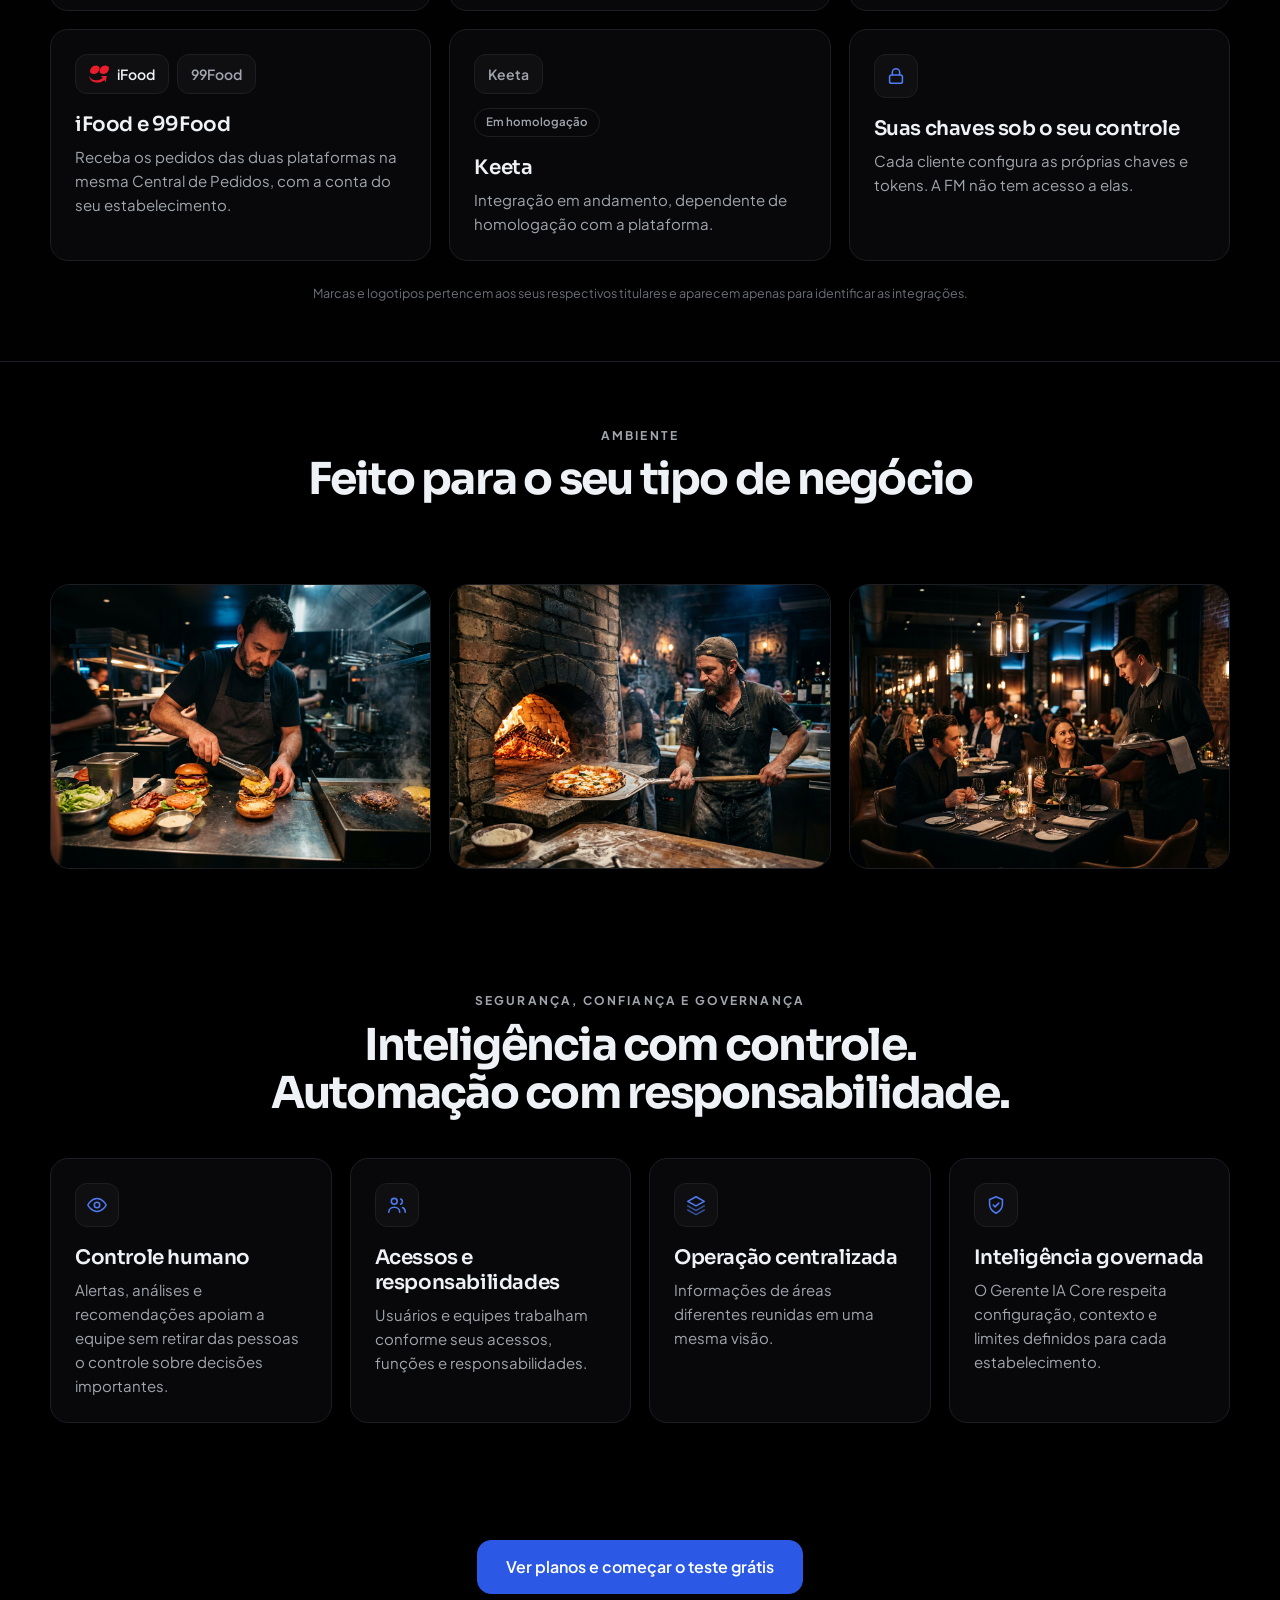
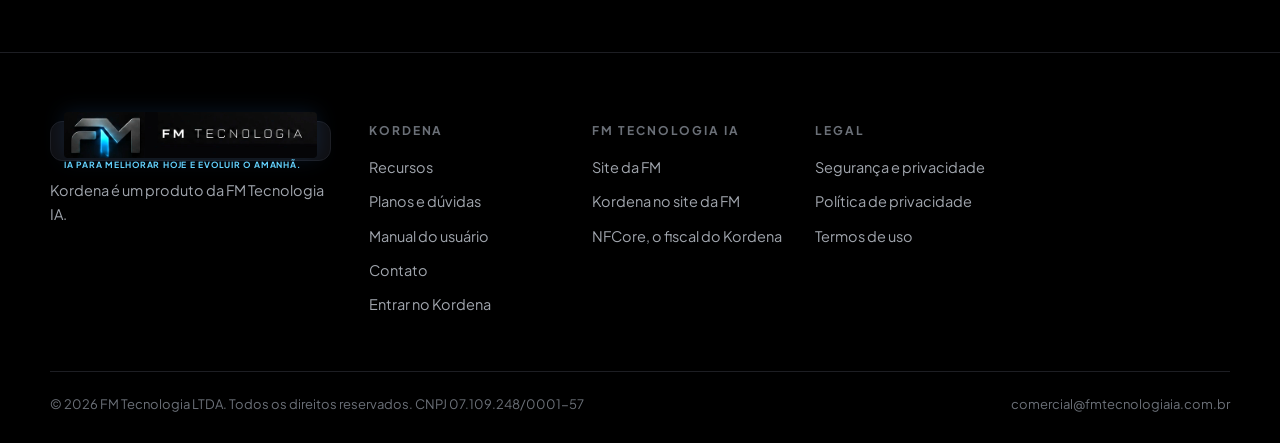
==== commit 969594c3: "fix: migrate internal FM chat to the verified HTTPS endpoint" ====
--- a/index.html
+++ b/index.html
@@ -335,4 +335,4 @@
 <div class="fb"><span>© 2026 FM Tecnologia LTDA. Todos os direitos reservados. CNPJ 07.109.248/0001-57</span><span>comercial@fmtecnologiaia.com.br</span></div>
 </div>
 </footer>
-<script src="assets/site.js" defer></script><script>window.FM_CHAT_CONFIG={site:"kordena",productName:"Kordena",accentColor:"#4F7BF2",avatarInitial:"K",greeting:"Olá! Posso te ajudar a conhecer a Kordena. Pergunte sobre planos ou como funciona.",apiBase:"https://app.atendevendeia.com.br/web",whatsappNumber:"5511978350851",whatsappPrefill:"Olá! Vim pelo site do Kordena e quero tirar uma dúvida."};</script><script src="assets/fm-chat-widget.js" defer></script></body></html>+<script src="assets/site.js" defer></script><script>window.FM_CHAT_CONFIG={site:"kordena",productName:"Kordena",accentColor:"#4F7BF2",avatarInitial:"K",greeting:"Olá! Posso te ajudar a conhecer a Kordena. Pergunte sobre planos ou como funciona.",apiBase:"https://saas.atendevendeia.com.br/v1/web",whatsappNumber:"5511978350851",whatsappPrefill:"Olá! Vim pelo site do Kordena e quero tirar uma dúvida."};</script><script src="assets/fm-chat-widget.js" defer></script></body></html>
